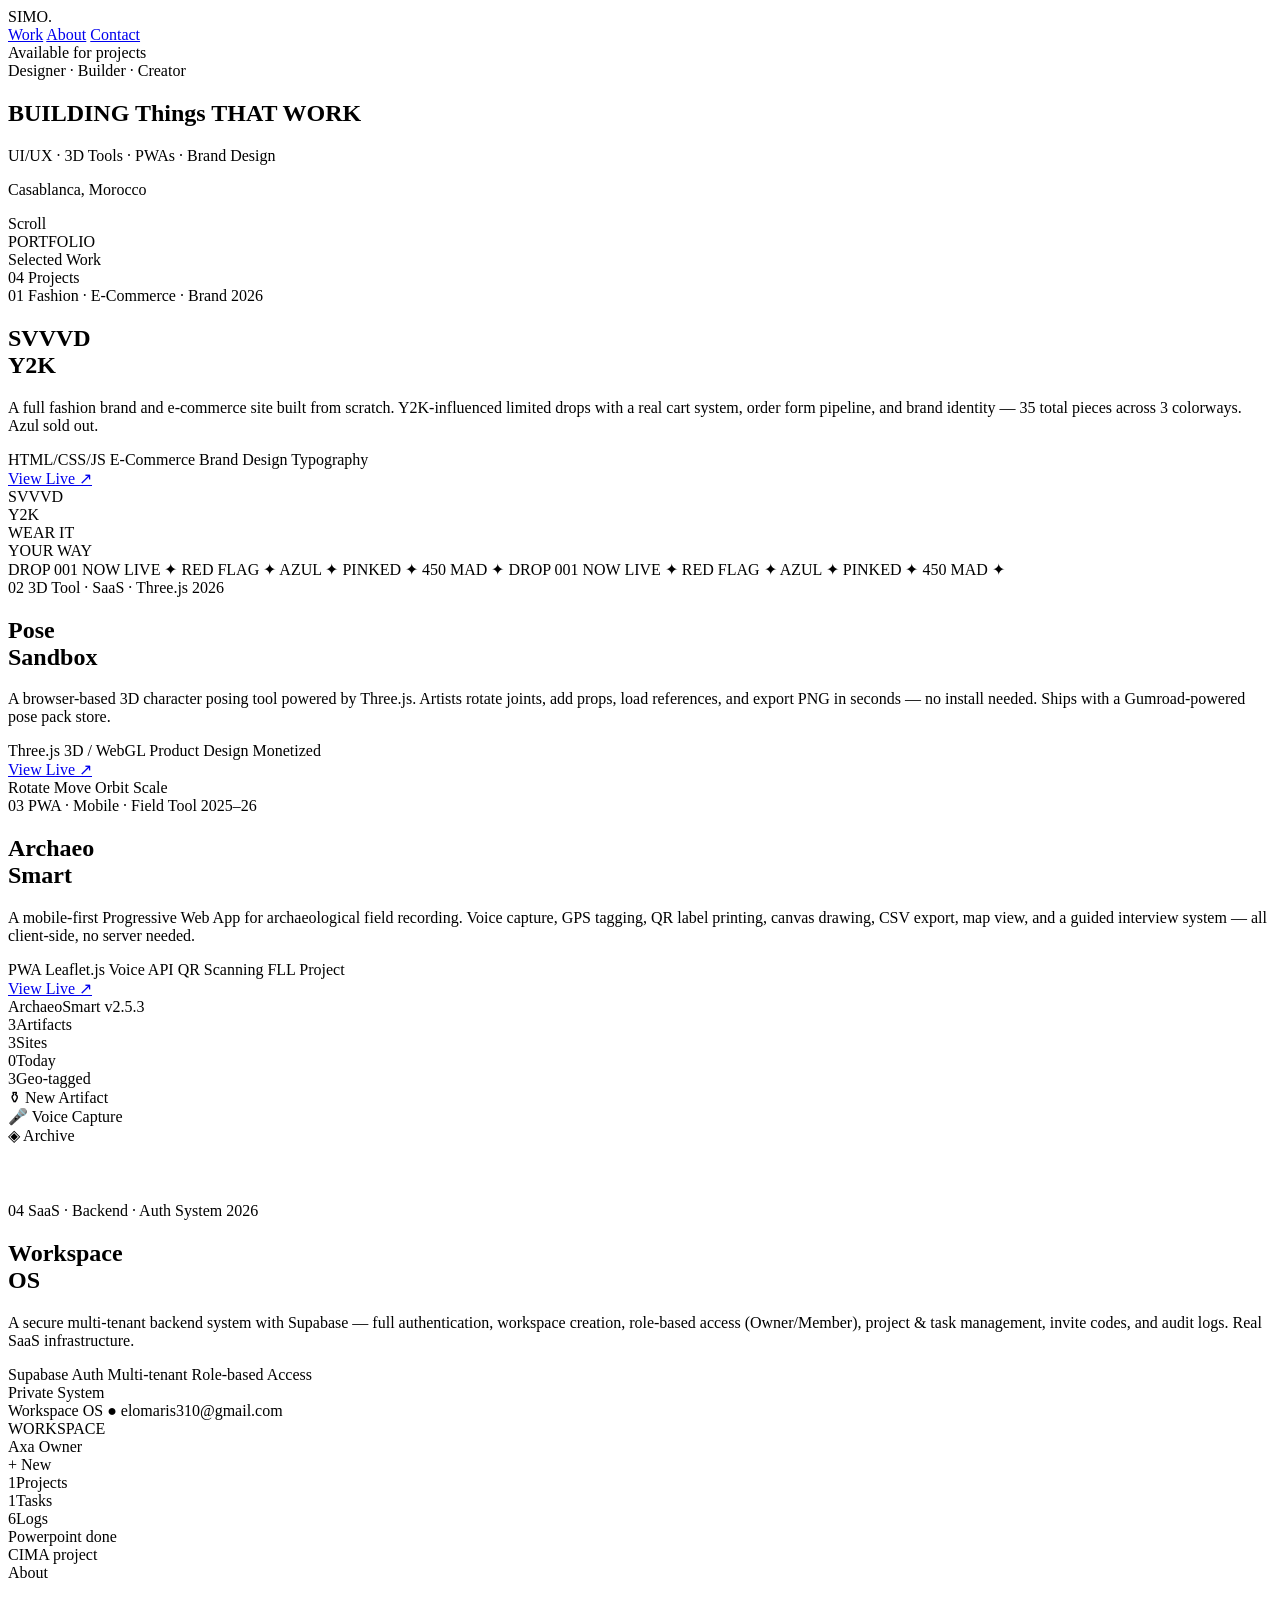
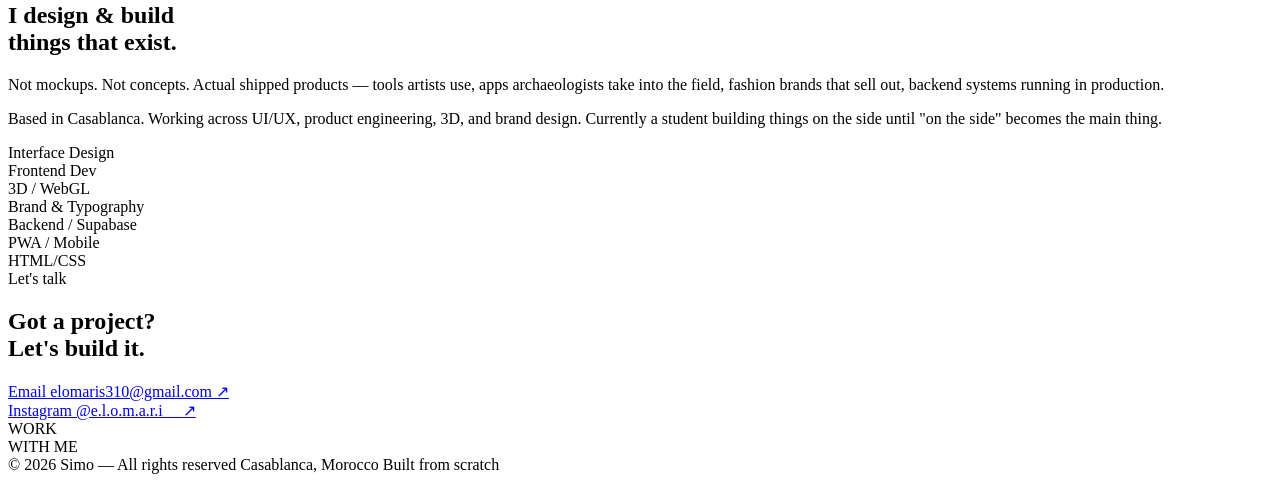
==== index.html @ 88285e0d "Rename index (1).html to index.html" ====
<!DOCTYPE html>
<html lang="en">
<head>
  <meta charset="UTF-8" />
  <meta name="viewport" content="width=device-width, initial-scale=1.0" />
  <title>Simo — Designer & Builder</title>
  <link rel="stylesheet" href="style.css" />
  <link rel="preconnect" href="https://fonts.googleapis.com" />
  <link rel="preconnect" href="https://fonts.gstatic.com" crossorigin />
  <link href="https://fonts.googleapis.com/css2?family=Bebas+Neue&family=DM+Serif+Display:ital@0;1&family=Syne:wght@400;500;600;700;800&family=Space+Mono:ital,wght@0,400;0,700;1,400&display=swap" rel="stylesheet" />
</head>
<body>

  <!-- CURSOR -->
  <div class="cursor" id="cursor"></div>
  <div class="cursor-dot" id="cursorDot"></div>

  <!-- NOISE OVERLAY -->
  <div class="noise"></div>

  <!-- NAV -->
  <nav class="nav" id="nav">
    <div class="nav-logo">SIMO<span class="accent">.</span></div>
    <div class="nav-links">
      <a href="#work">Work</a>
      <a href="#about">About</a>
      <a href="#contact">Contact</a>
    </div>
    <div class="nav-status">
      <span class="status-dot"></span>
      Available for projects
    </div>
  </nav>

  <!-- HERO -->
  <section class="hero" id="hero">
    <div class="hero-eyebrow">
      <span class="line-accent"></span>
      Designer · Builder · Creator
    </div>
    <h1 class="hero-title">
      <span class="title-line" data-delay="0">BUILDING</span>
      <span class="title-line italic" data-delay="80">Things</span>
      <span class="title-line" data-delay="160">THAT WORK</span>
    </h1>
    <div class="hero-sub">
      <p>UI/UX · 3D Tools · PWAs · Brand Design</p>
      <p>Casablanca, Morocco</p>
    </div>
    <div class="hero-scroll">
      <span>Scroll</span>
      <div class="scroll-line"></div>
    </div>
    <div class="hero-bg-text">PORTFOLIO</div>
  </section>

  <!-- WORK -->
  <section class="work" id="work">
    <div class="section-header">
      <div class="section-label">
        <span class="line-accent"></span>
        Selected Work
      </div>
      <div class="section-count">04 Projects</div>
    </div>

    <!-- PROJECT 1: SVVVD -->
    <article class="project project--svvvd" data-index="01">
      <div class="project-meta">
        <span class="project-num">01</span>
        <span class="project-tag">Fashion · E-Commerce · Brand</span>
        <span class="project-year">2026</span>
      </div>
      <div class="project-body">
        <div class="project-info">
          <h2 class="project-title">SVVVD<br><span class="italic">Y2K</span></h2>
          <p class="project-desc">A full fashion brand and e-commerce site built from scratch. Y2K-influenced limited drops with a real cart system, order form pipeline, and brand identity — 35 total pieces across 3 colorways. Azul sold out.</p>
          <div class="project-tags">
            <span>HTML/CSS/JS</span>
            <span>E-Commerce</span>
            <span>Brand Design</span>
            <span>Typography</span>
          </div>
          <a href="https://semo-el.github.io/SVVVD-Y2K/" target="_blank" class="project-link">
            View Live <span class="arrow">↗</span>
          </a>
        </div>
        <div class="project-visual project-visual--svvvd">
          <div class="visual-frame">
            <div class="svvvd-hero-mock">
              <div class="svvvd-pill pill-1">SVVVD</div>
              <div class="svvvd-pill pill-2">Y2K</div>
              <div class="svvvd-tagline">WEAR IT<br>YOUR WAY</div>
              <div class="svvvd-ticker">DROP 001 NOW LIVE ✦ RED FLAG ✦ AZUL ✦ PINKED ✦ 450 MAD ✦</div>
            </div>
          </div>
        </div>
      </div>
    </article>

    <!-- PROJECT 2: PoseSandbox -->
    <article class="project project--pose" data-index="02">
      <div class="project-meta">
        <span class="project-num">02</span>
        <span class="project-tag">3D Tool · SaaS · Three.js</span>
        <span class="project-year">2026</span>
      </div>
      <div class="project-body project-body--reverse">
        <div class="project-info">
          <h2 class="project-title">Pose<br><span class="italic">Sandbox</span></h2>
          <p class="project-desc">A browser-based 3D character posing tool powered by Three.js. Artists rotate joints, add props, load references, and export PNG in seconds — no install needed. Ships with a Gumroad-powered pose pack store.</p>
          <div class="project-tags">
            <span>Three.js</span>
            <span>3D / WebGL</span>
            <span>Product Design</span>
            <span>Monetized</span>
          </div>
          <a href="https://semo-el.github.io/PoseSandbox/" target="_blank" class="project-link">
            View Live <span class="arrow">↗</span>
          </a>
        </div>
        <div class="project-visual project-visual--pose">
          <div class="visual-frame">
            <div class="pose-mock">
              <div class="pose-grid"></div>
              <div class="pose-figure">
                <div class="pf-head"></div>
                <div class="pf-torso"></div>
                <div class="pf-arm pf-arm-l"></div>
                <div class="pf-arm pf-arm-r"></div>
                <div class="pf-leg pf-leg-l"></div>
                <div class="pf-leg pf-leg-r"></div>
              </div>
              <div class="pose-controls">
                <span class="pc active">Rotate</span>
                <span class="pc">Move</span>
                <span class="pc">Orbit</span>
                <span class="pc">Scale</span>
              </div>
            </div>
          </div>
        </div>
      </div>
    </article>

    <!-- PROJECT 3: ArchaeoSmart -->
    <article class="project project--archeo" data-index="03">
      <div class="project-meta">
        <span class="project-num">03</span>
        <span class="project-tag">PWA · Mobile · Field Tool</span>
        <span class="project-year">2025–26</span>
      </div>
      <div class="project-body">
        <div class="project-info">
          <h2 class="project-title">Archaeo<br><span class="italic">Smart</span></h2>
          <p class="project-desc">A mobile-first Progressive Web App for archaeological field recording. Voice capture, GPS tagging, QR label printing, canvas drawing, CSV export, map view, and a guided interview system — all client-side, no server needed.</p>
          <div class="project-tags">
            <span>PWA</span>
            <span>Leaflet.js</span>
            <span>Voice API</span>
            <span>QR Scanning</span>
            <span>FLL Project</span>
          </div>
          <a href="https://semo-el.github.io/ArchaeoSmart_V2/" target="_blank" class="project-link">
            View Live <span class="arrow">↗</span>
          </a>
        </div>
        <div class="project-visual project-visual--archeo">
          <div class="visual-frame">
            <div class="archeo-mock">
              <div class="archeo-header">
                <span class="archeo-logo">ArchaeoSmart</span>
                <span class="archeo-version">v2.5.3</span>
              </div>
              <div class="archeo-stats">
                <div class="astat"><span>3</span>Artifacts</div>
                <div class="astat"><span>3</span>Sites</div>
                <div class="astat"><span>0</span>Today</div>
                <div class="astat"><span>3</span>Geo-tagged</div>
              </div>
              <div class="archeo-grid">
                <div class="agrid-item">⚱ New Artifact</div>
                <div class="agrid-item">🎤 Voice Capture</div>
                <div class="agrid-item">◈ Archive</div>
                <div class="agrid-item">⊞ Scan QR</div>
                <div class="agrid-item">◎ Map View</div>
                <div class="agrid-item">▦ Statistics</div>
              </div>
            </div>
          </div>
        </div>
      </div>
    </article>

    <!-- PROJECT 4: Workspace OS -->
    <article class="project project--workspace" data-index="04">
      <div class="project-meta">
        <span class="project-num">04</span>
        <span class="project-tag">SaaS · Backend · Auth System</span>
        <span class="project-year">2026</span>
      </div>
      <div class="project-body project-body--reverse">
        <div class="project-info">
          <h2 class="project-title">Workspace<br><span class="italic">OS</span></h2>
          <p class="project-desc">A secure multi-tenant backend system with Supabase — full authentication, workspace creation, role-based access (Owner/Member), project & task management, invite codes, and audit logs. Real SaaS infrastructure.</p>
          <div class="project-tags">
            <span>Supabase</span>
            <span>Auth</span>
            <span>Multi-tenant</span>
            <span>Role-based Access</span>
          </div>
          <div class="project-link project-link--disabled">
            Private System
          </div>
        </div>
        <div class="project-visual project-visual--workspace">
          <div class="visual-frame">
            <div class="ws-mock">
              <div class="ws-header">
                <span class="ws-title">Workspace OS</span>
                <span class="ws-user">● elomaris310@gmail.com</span>
              </div>
              <div class="ws-body">
                <div class="ws-sidebar">
                  <div class="ws-label">WORKSPACE</div>
                  <div class="ws-space active">Axa <span class="ws-role">Owner</span></div>
                  <div class="ws-space">+ New</div>
                </div>
                <div class="ws-content">
                  <div class="ws-stats">
                    <div class="wstat"><span>1</span>Projects</div>
                    <div class="wstat"><span>1</span>Tasks</div>
                    <div class="wstat"><span>6</span>Logs</div>
                  </div>
                  <div class="ws-tasks">
                    <div class="ws-task-item">
                      <span class="ws-task-name">Powerpoint</span>
                      <span class="ws-task-status done">done</span>
                    </div>
                    <div class="ws-task-item">
                      <span class="ws-task-name">CIMA</span>
                      <span class="ws-task-status">project</span>
                    </div>
                  </div>
                </div>
              </div>
            </div>
          </div>
        </div>
      </div>
    </article>
  </section>

  <!-- ABOUT -->
  <section class="about" id="about">
    <div class="section-header">
      <div class="section-label">
        <span class="line-accent"></span>
        About
      </div>
    </div>
    <div class="about-body">
      <div class="about-left">
        <h2 class="about-title">I design & build<br><span class="italic">things that exist.</span></h2>
        <p class="about-desc">Not mockups. Not concepts. Actual shipped products — tools artists use, apps archaeologists take into the field, fashion brands that sell out, backend systems running in production.</p>
        <p class="about-desc">Based in Casablanca. Working across UI/UX, product engineering, 3D, and brand design. Currently a student building things on the side until "on the side" becomes the main thing.</p>
      </div>
      <div class="about-right">
        <div class="skills-grid">
          <div class="skill-block">
            <span class="skill-label">Interface Design</span>
            <div class="skill-bar"><div class="skill-fill" style="--w:92%"></div></div>
          </div>
          <div class="skill-block">
            <span class="skill-label">Frontend Dev</span>
            <div class="skill-bar"><div class="skill-fill" style="--w:88%"></div></div>
          </div>
          <div class="skill-block">
            <span class="skill-label">3D / WebGL</span>
            <div class="skill-bar"><div class="skill-fill" style="--w:75%"></div></div>
          </div>
          <div class="skill-block">
            <span class="skill-label">Brand & Typography</span>
            <div class="skill-bar"><div class="skill-fill" style="--w:85%"></div></div>
          </div>
          <div class="skill-block">
            <span class="skill-label">Backend / Supabase</span>
            <div class="skill-bar"><div class="skill-fill" style="--w:70%"></div></div>
          </div>
          <div class="skill-block">
            <span class="skill-label">PWA / Mobile</span>
            <div class="skill-bar"><div class="skill-fill" style="--w:80%"></div></div>
          </div>
        </div>
        <div class="stack-row">
          <span>HTML/CSS</span><span>JavaScript</span><span>Three.js</span><span>Supabase</span><span>Leaflet</span><span>Figma</span>
        </div>
      </div>
    </div>
  </section>

  <!-- CONTACT -->
  <section class="contact" id="contact">
    <div class="contact-eyebrow">
      <span class="line-accent"></span>
      Let's talk
    </div>
    <h2 class="contact-title">Got a project?<br><span class="italic">Let's build it.</span></h2>
    <div class="contact-links">
      <a href="mailto:elomaris310@gmail.com" class="contact-item">
        <span class="contact-label">Email</span>
        <span class="contact-value">elomaris310@gmail.com <span class="arrow">↗</span></span>
      </a>
      <div class="contact-divider"></div>
      <a href="https://www.instagram.com/e.l.o.m.a.r.i__/" target="_blank" class="contact-item">
        <span class="contact-label">Instagram</span>
        <span class="contact-value">@e.l.o.m.a.r.i__ <span class="arrow">↗</span></span>
      </a>
    </div>
    <div class="contact-bg-text">WORK<br>WITH ME</div>
  </section>

  <!-- FOOTER -->
  <footer class="footer">
    <span>© 2026 Simo — All rights reserved</span>
    <span>Casablanca, Morocco</span>
    <span>Built from scratch</span>
  </footer>

  <script src="script.js"></script>
</body>
</html>
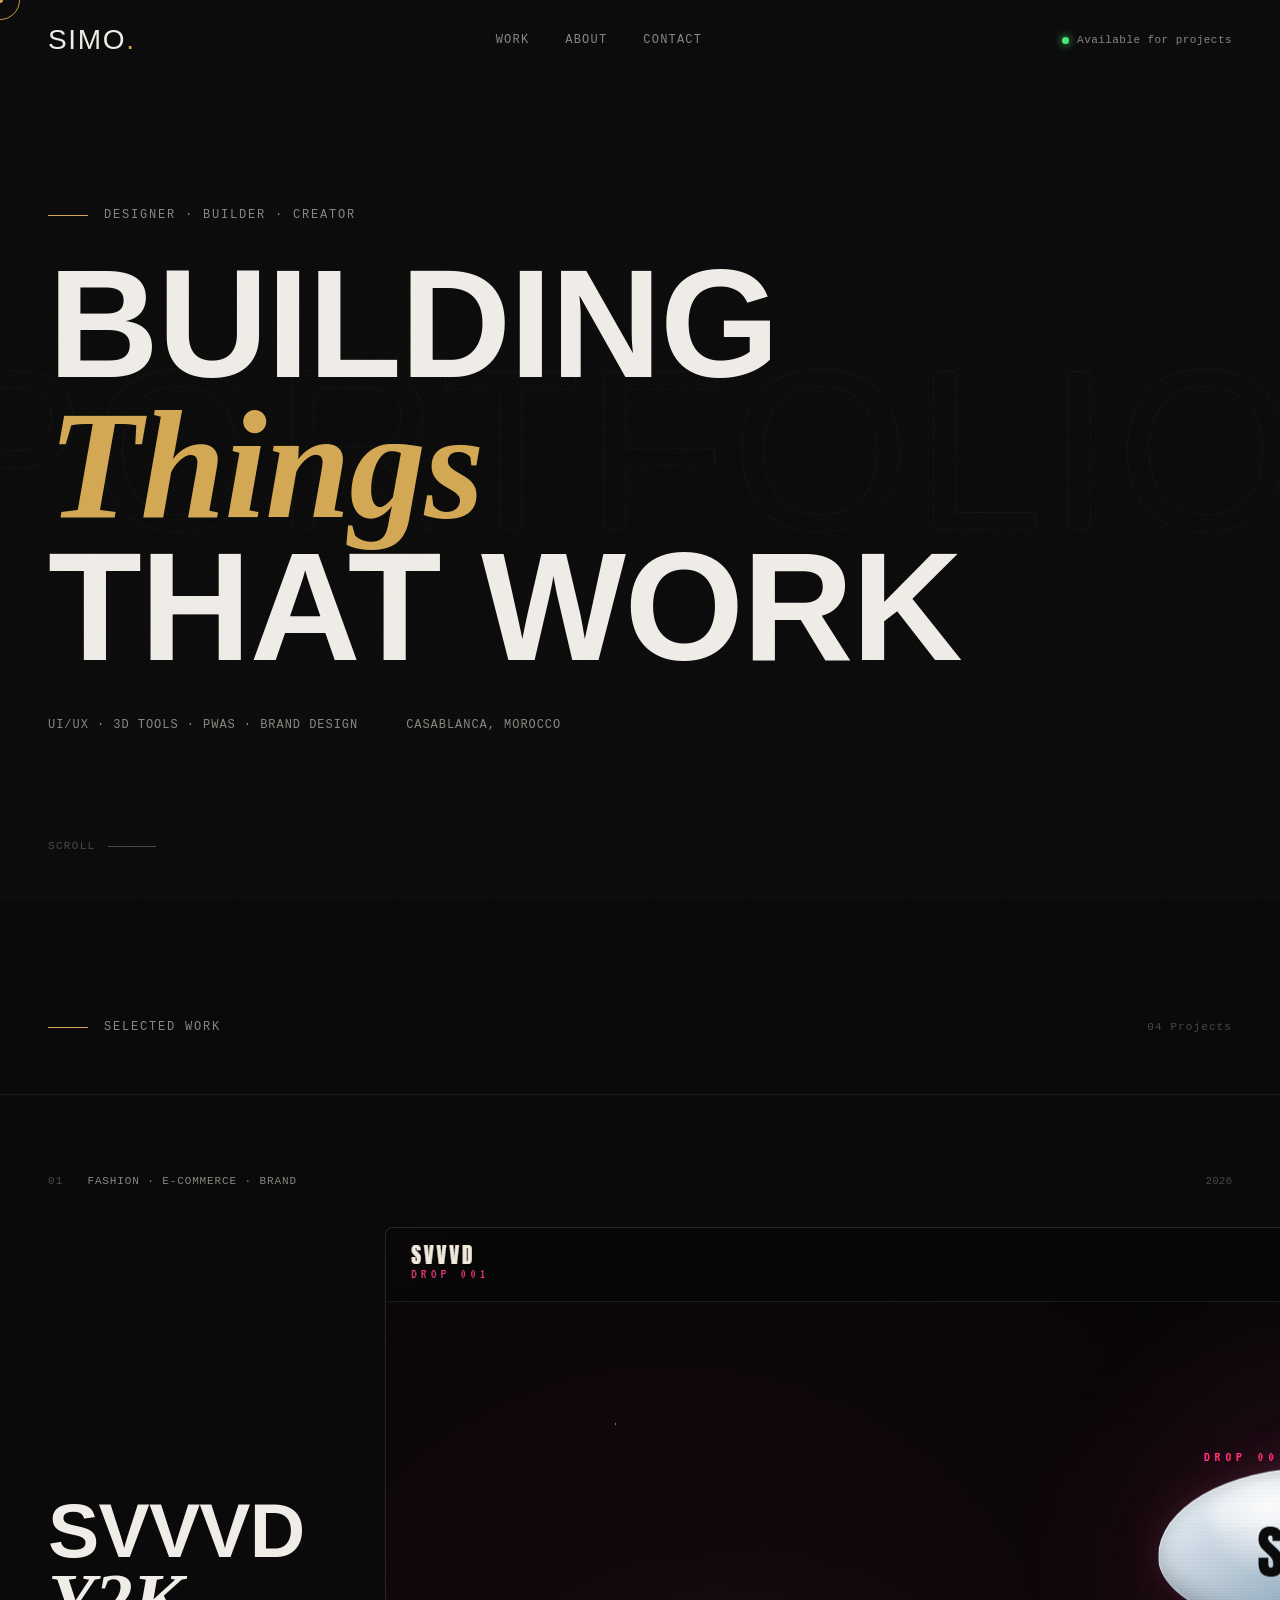
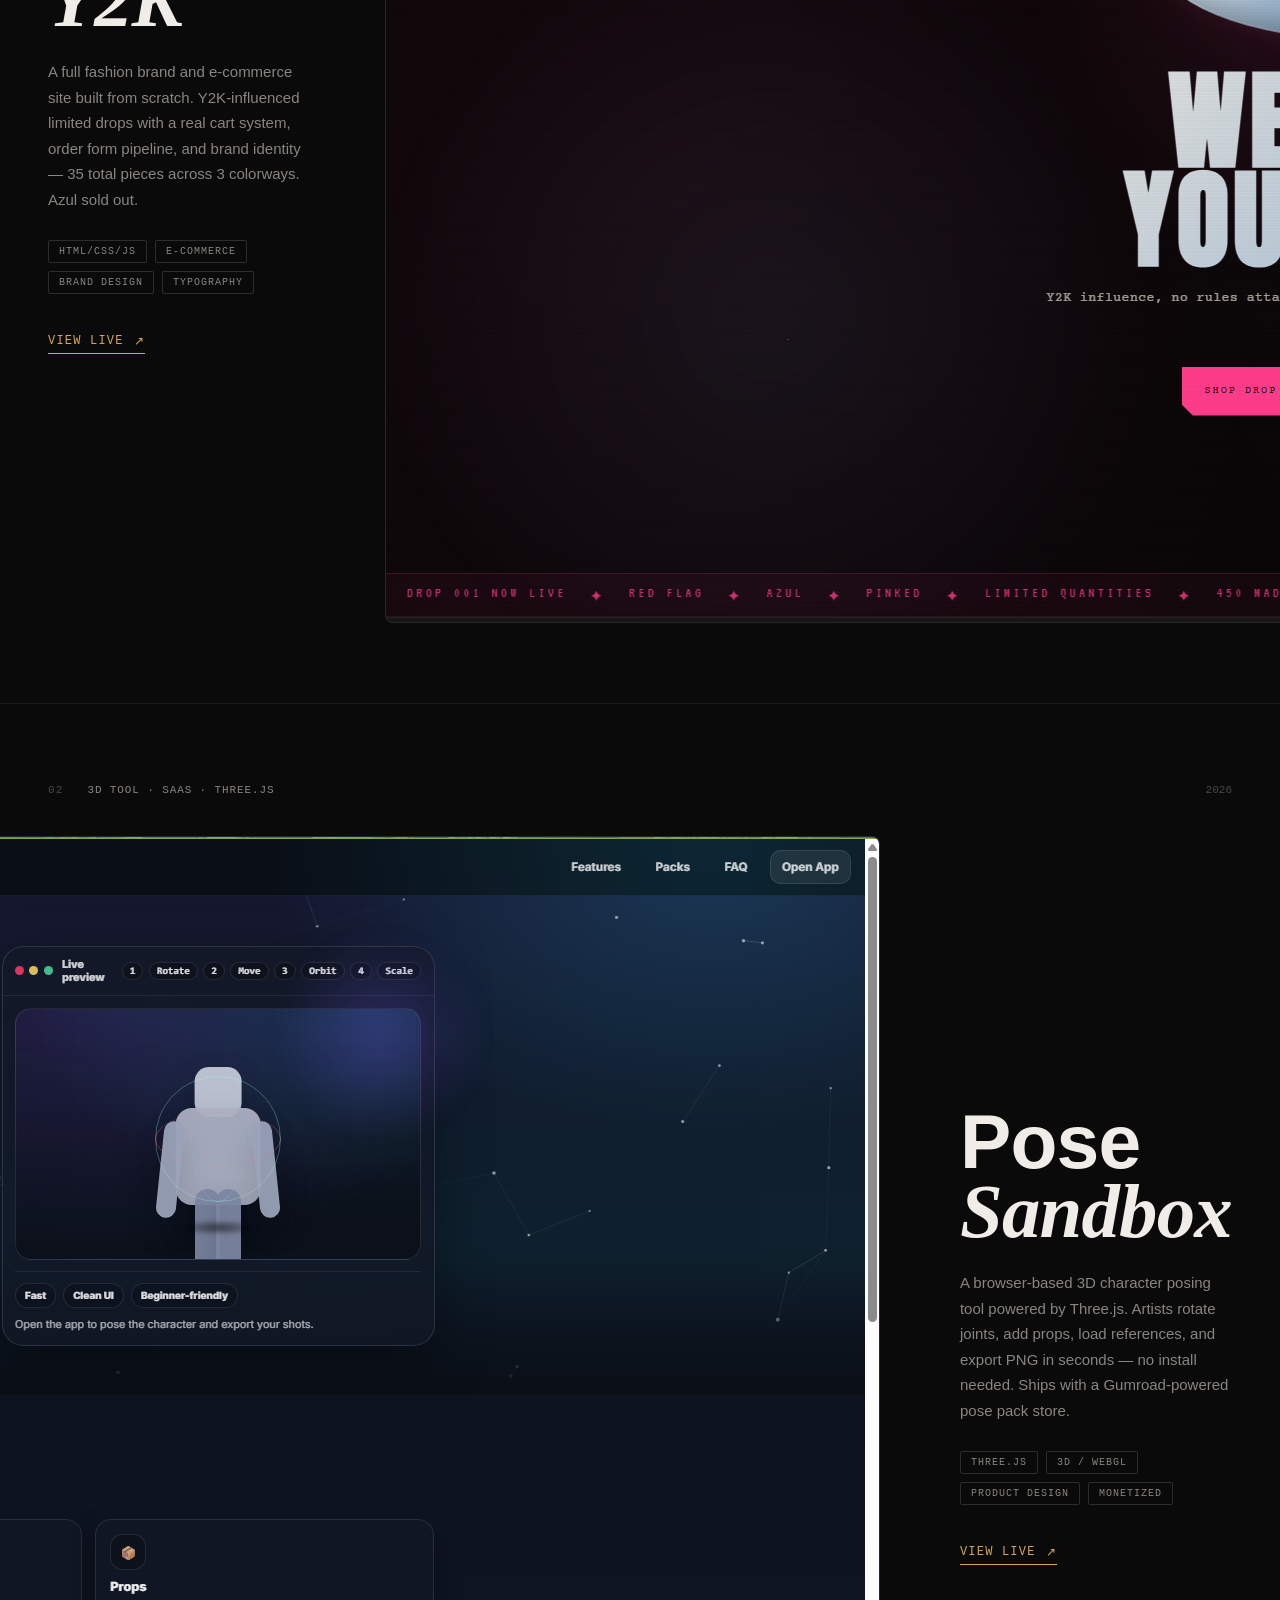
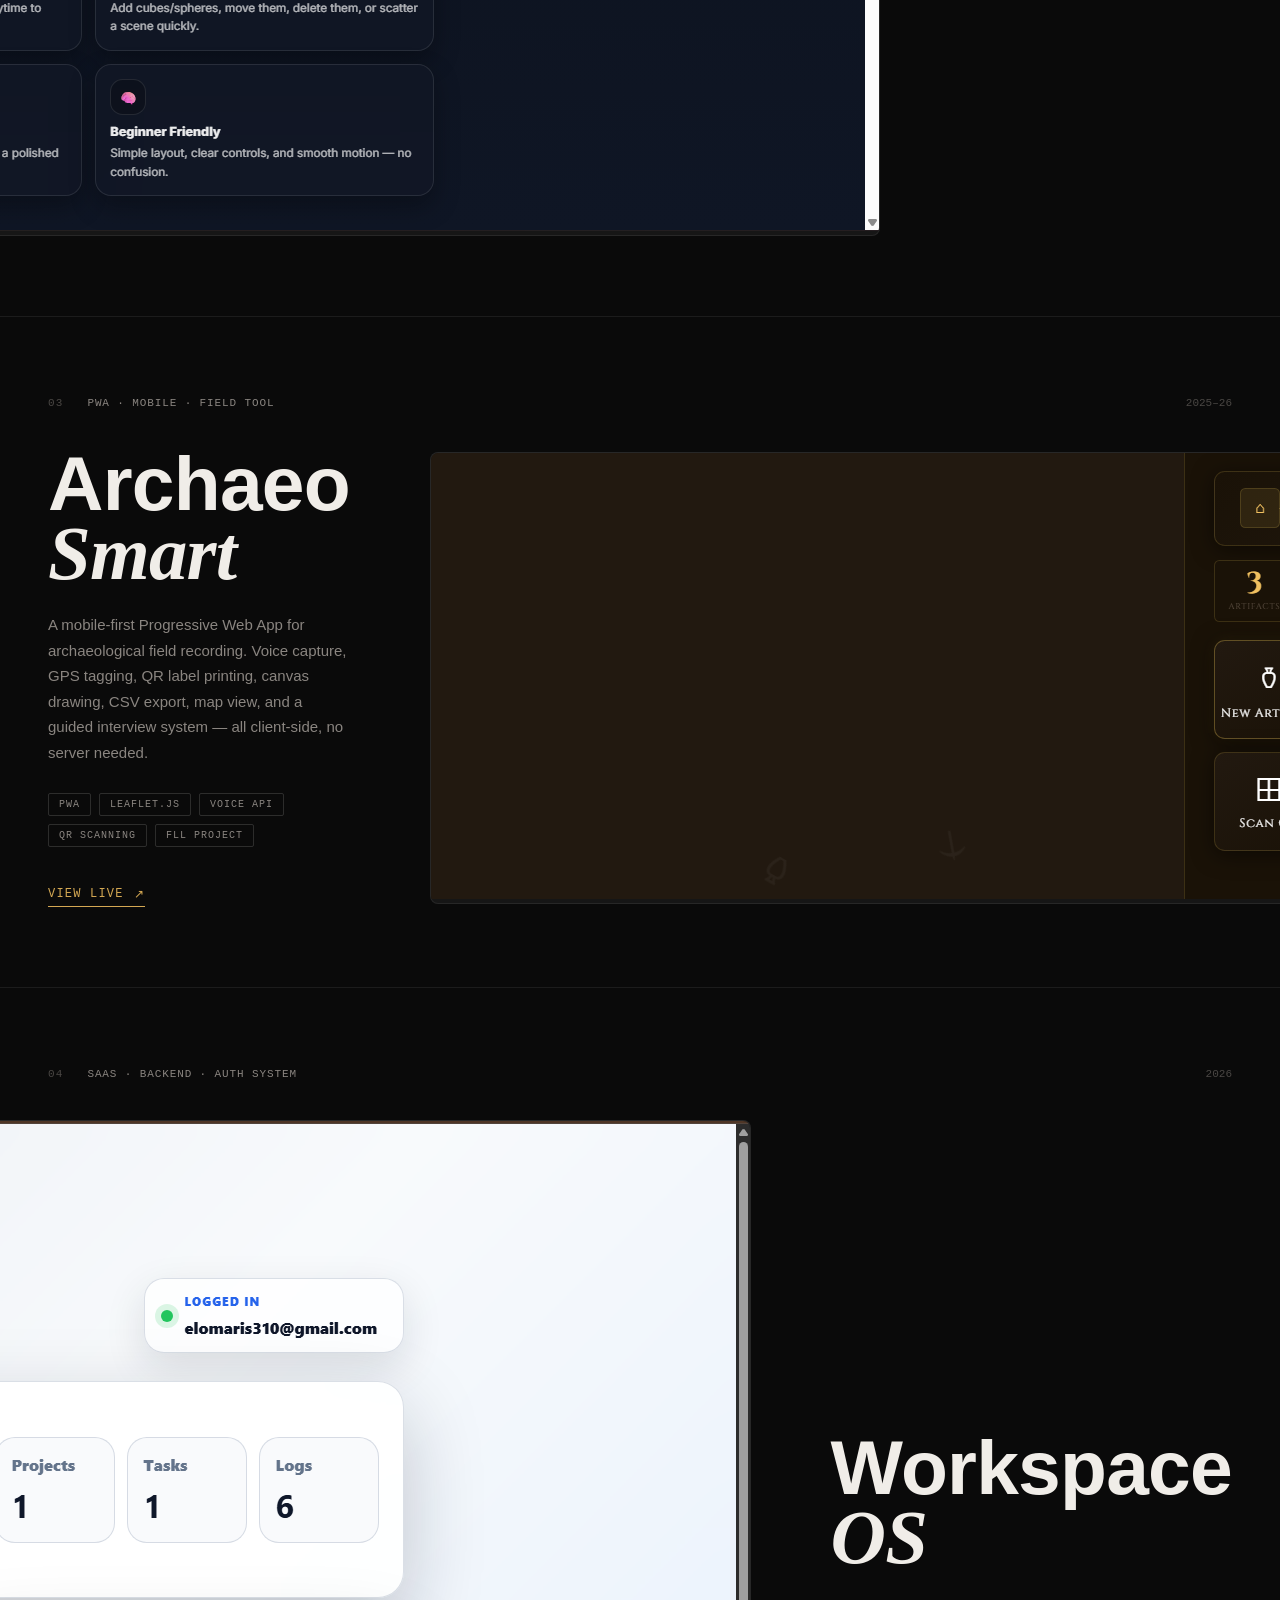
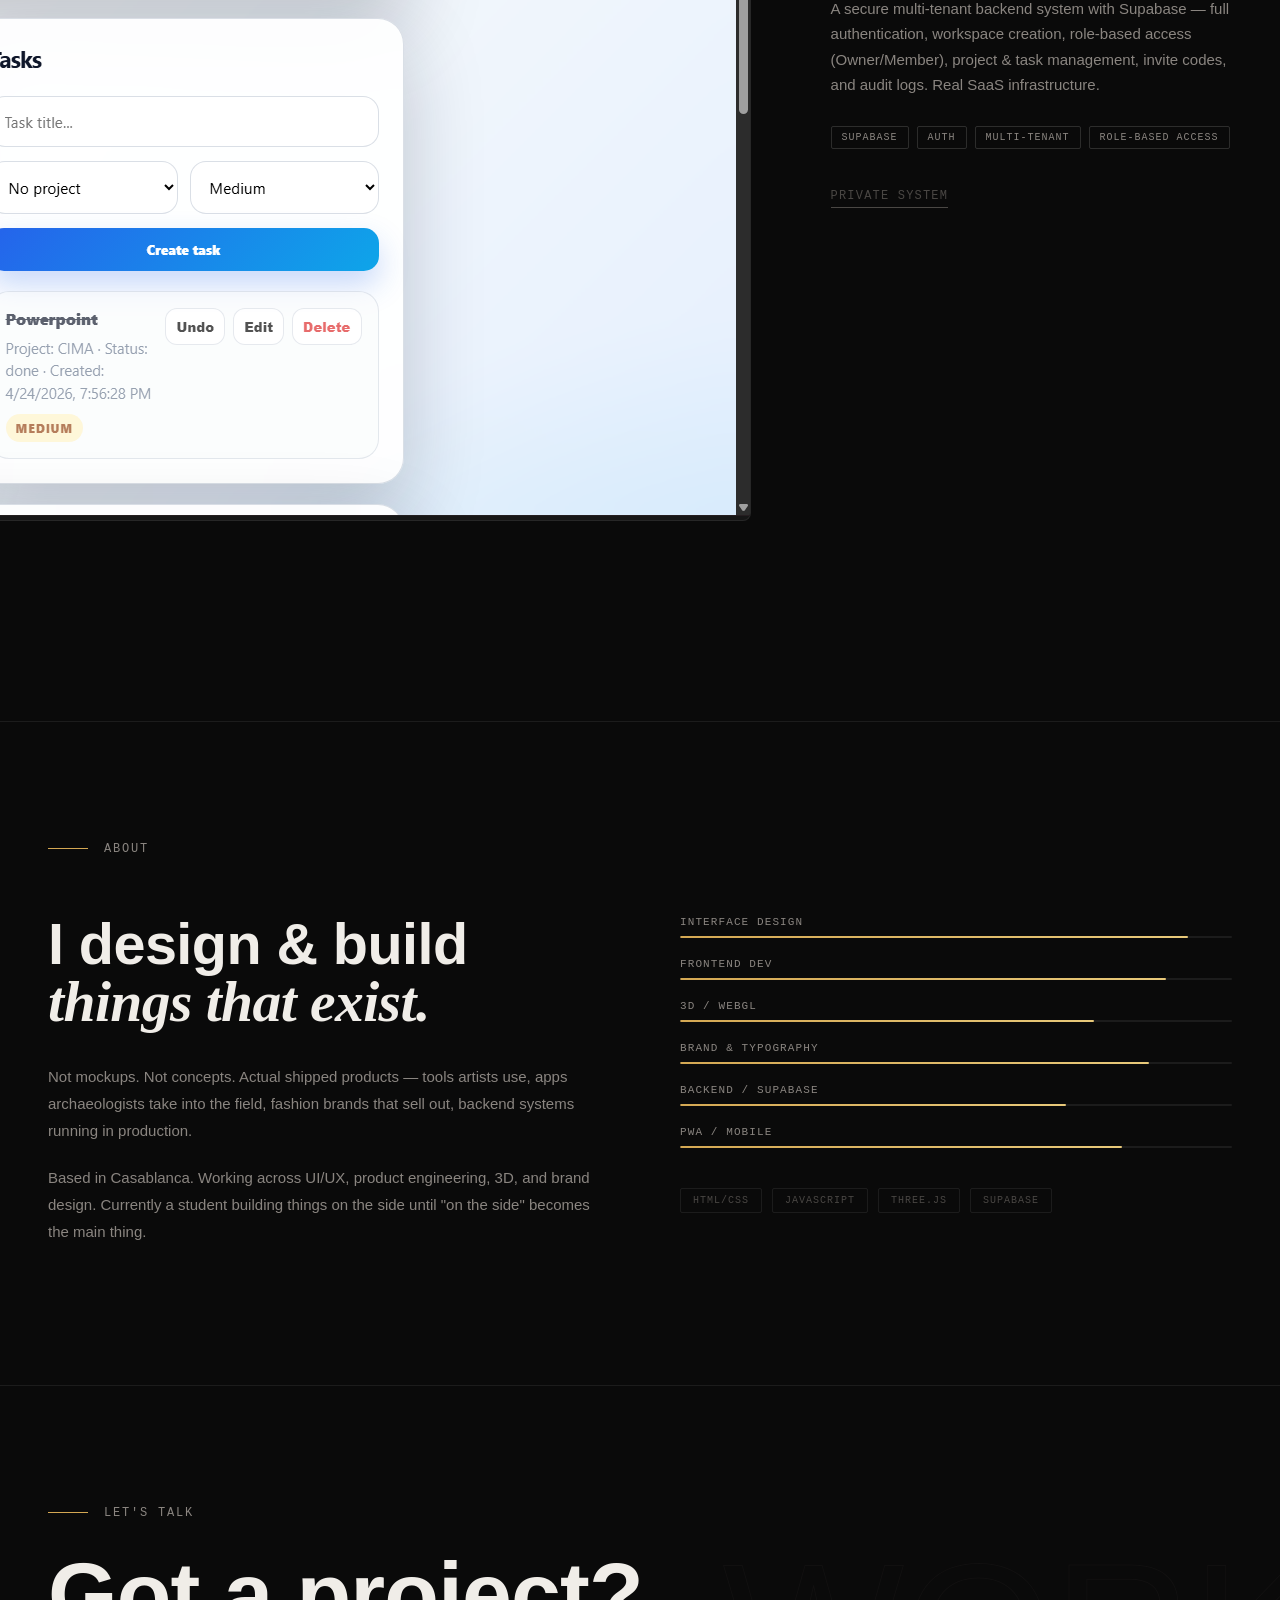
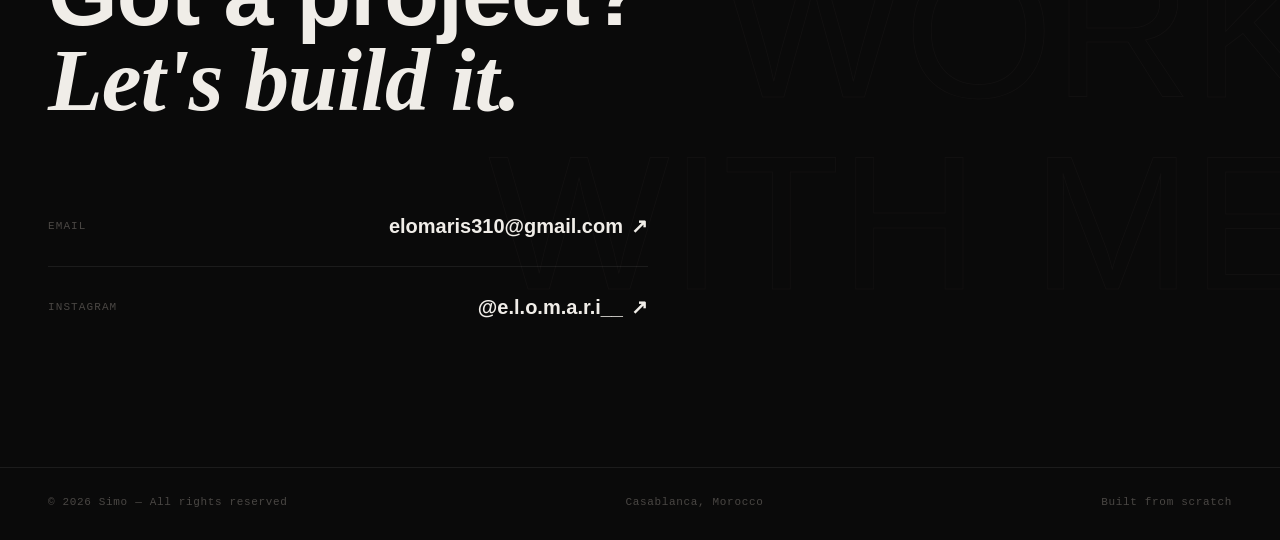
==== commit a6492f91: "Replace mock elements with screenshots in index.html" ====
--- a/index.html
+++ b/index.html
@@ -87,12 +87,7 @@
         </div>
         <div class="project-visual project-visual--svvvd">
           <div class="visual-frame">
-            <div class="svvvd-hero-mock">
-              <div class="svvvd-pill pill-1">SVVVD</div>
-              <div class="svvvd-pill pill-2">Y2K</div>
-              <div class="svvvd-tagline">WEAR IT<br>YOUR WAY</div>
-              <div class="svvvd-ticker">DROP 001 NOW LIVE ✦ RED FLAG ✦ AZUL ✦ PINKED ✦ 450 MAD ✦</div>
-            </div>
+            <img src="images/svvvd.png" alt="SVVVD Y2K website screenshot" class="project-screenshot" />
           </div>
         </div>
       </div>
@@ -121,23 +116,7 @@
         </div>
         <div class="project-visual project-visual--pose">
           <div class="visual-frame">
-            <div class="pose-mock">
-              <div class="pose-grid"></div>
-              <div class="pose-figure">
-                <div class="pf-head"></div>
-                <div class="pf-torso"></div>
-                <div class="pf-arm pf-arm-l"></div>
-                <div class="pf-arm pf-arm-r"></div>
-                <div class="pf-leg pf-leg-l"></div>
-                <div class="pf-leg pf-leg-r"></div>
-              </div>
-              <div class="pose-controls">
-                <span class="pc active">Rotate</span>
-                <span class="pc">Move</span>
-                <span class="pc">Orbit</span>
-                <span class="pc">Scale</span>
-              </div>
-            </div>
+            <img src="images/posesandbox.png" alt="PoseSandbox landing page screenshot" class="project-screenshot" />
           </div>
         </div>
       </div>
@@ -167,26 +146,7 @@
         </div>
         <div class="project-visual project-visual--archeo">
           <div class="visual-frame">
-            <div class="archeo-mock">
-              <div class="archeo-header">
-                <span class="archeo-logo">ArchaeoSmart</span>
-                <span class="archeo-version">v2.5.3</span>
-              </div>
-              <div class="archeo-stats">
-                <div class="astat"><span>3</span>Artifacts</div>
-                <div class="astat"><span>3</span>Sites</div>
-                <div class="astat"><span>0</span>Today</div>
-                <div class="astat"><span>3</span>Geo-tagged</div>
-              </div>
-              <div class="archeo-grid">
-                <div class="agrid-item">⚱ New Artifact</div>
-                <div class="agrid-item">🎤 Voice Capture</div>
-                <div class="agrid-item">◈ Archive</div>
-                <div class="agrid-item">⊞ Scan QR</div>
-                <div class="agrid-item">◎ Map View</div>
-                <div class="agrid-item">▦ Statistics</div>
-              </div>
-            </div>
+            <img src="images/archaeosmart.png" alt="ArchaeoSmart app screenshot" class="project-screenshot" />
           </div>
         </div>
       </div>
@@ -215,36 +175,7 @@
         </div>
         <div class="project-visual project-visual--workspace">
           <div class="visual-frame">
-            <div class="ws-mock">
-              <div class="ws-header">
-                <span class="ws-title">Workspace OS</span>
-                <span class="ws-user">● elomaris310@gmail.com</span>
-              </div>
-              <div class="ws-body">
-                <div class="ws-sidebar">
-                  <div class="ws-label">WORKSPACE</div>
-                  <div class="ws-space active">Axa <span class="ws-role">Owner</span></div>
-                  <div class="ws-space">+ New</div>
-                </div>
-                <div class="ws-content">
-                  <div class="ws-stats">
-                    <div class="wstat"><span>1</span>Projects</div>
-                    <div class="wstat"><span>1</span>Tasks</div>
-                    <div class="wstat"><span>6</span>Logs</div>
-                  </div>
-                  <div class="ws-tasks">
-                    <div class="ws-task-item">
-                      <span class="ws-task-name">Powerpoint</span>
-                      <span class="ws-task-status done">done</span>
-                    </div>
-                    <div class="ws-task-item">
-                      <span class="ws-task-name">CIMA</span>
-                      <span class="ws-task-status">project</span>
-                    </div>
-                  </div>
-                </div>
-              </div>
-            </div>
+            <img src="images/workspace.png" alt="Workspace OS screenshot" class="project-screenshot" />
           </div>
         </div>
       </div>
--- a/style.css
+++ b/style.css
@@ -0,0 +1,1005 @@
+/* ============================================================
+   SIMO PORTFOLIO — CSS
+   Aesthetic: Dark editorial luxury + creative technologist
+   ============================================================ */
+
+:root {
+  --bg: #0a0a0a;
+  --bg2: #111111;
+  --bg3: #161616;
+  --fg: #f0ede8;
+  --fg2: #8a8580;
+  --fg3: #4a4744;
+  --accent: #d4a853;
+  --accent2: #e8c97a;
+  --red: #e84545;
+  --pink: #e87aae;
+  --blue: #4a7ae8;
+  --green: #4ae87a;
+  --border: rgba(240,237,232,0.08);
+  --border2: rgba(240,237,232,0.15);
+  --font-display: 'Bebas Neue', sans-serif;
+  --font-serif: 'DM Serif Display', serif;
+  --font-sans: 'Syne', sans-serif;
+  --font-mono: 'Space Mono', monospace;
+}
+
+/* RESET */
+*, *::before, *::after { box-sizing: border-box; margin: 0; padding: 0; }
+html { scroll-behavior: smooth; }
+body {
+  background: var(--bg);
+  color: var(--fg);
+  font-family: var(--font-sans);
+  overflow-x: hidden;
+  cursor: none;
+}
+a { color: inherit; text-decoration: none; }
+
+/* NOISE OVERLAY */
+.noise {
+  position: fixed;
+  inset: 0;
+  pointer-events: none;
+  z-index: 9999;
+  opacity: 0.035;
+  background-image: url("data:image/svg+xml,%3Csvg viewBox='0 0 256 256' xmlns='http://www.w3.org/2000/svg'%3E%3Cfilter id='n'%3E%3CfeTurbulence type='fractalNoise' baseFrequency='0.9' numOctaves='4' stitchTiles='stitch'/%3E%3C/filter%3E%3Crect width='100%25' height='100%25' filter='url(%23n)'/%3E%3C/svg%3E");
+  background-size: 256px 256px;
+}
+
+/* CUSTOM CURSOR */
+.cursor {
+  width: 40px; height: 40px;
+  border: 1px solid var(--accent);
+  border-radius: 50%;
+  position: fixed;
+  top: 0; left: 0;
+  pointer-events: none;
+  z-index: 10000;
+  transform: translate(-50%, -50%);
+  transition: transform 0.12s ease, width 0.2s ease, height 0.2s ease, border-color 0.2s ease;
+  mix-blend-mode: difference;
+}
+.cursor-dot {
+  width: 6px; height: 6px;
+  background: var(--accent);
+  border-radius: 50%;
+  position: fixed;
+  top: 0; left: 0;
+  pointer-events: none;
+  z-index: 10001;
+  transform: translate(-50%, -50%);
+  transition: transform 0.04s ease;
+}
+body.cursor-hover .cursor {
+  width: 64px; height: 64px;
+  border-color: var(--fg);
+}
+
+/* ============================================================
+   NAV
+   ============================================================ */
+.nav {
+  position: fixed;
+  top: 0; left: 0; right: 0;
+  z-index: 100;
+  display: flex;
+  align-items: center;
+  justify-content: space-between;
+  padding: 24px 48px;
+  transition: background 0.3s ease, backdrop-filter 0.3s ease;
+}
+.nav.scrolled {
+  background: rgba(10,10,10,0.85);
+  backdrop-filter: blur(12px);
+  border-bottom: 1px solid var(--border);
+}
+.nav-logo {
+  font-family: var(--font-display);
+  font-size: 28px;
+  letter-spacing: 0.06em;
+  color: var(--fg);
+}
+.nav-logo .accent { color: var(--accent); }
+
+.nav-links {
+  display: flex;
+  gap: 36px;
+}
+.nav-links a {
+  font-family: var(--font-mono);
+  font-size: 12px;
+  letter-spacing: 0.1em;
+  text-transform: uppercase;
+  color: var(--fg2);
+  transition: color 0.2s ease;
+}
+.nav-links a:hover { color: var(--fg); }
+
+.nav-status {
+  display: flex;
+  align-items: center;
+  gap: 8px;
+  font-family: var(--font-mono);
+  font-size: 11px;
+  color: var(--fg2);
+  letter-spacing: 0.04em;
+}
+.status-dot {
+  width: 7px; height: 7px;
+  background: var(--green);
+  border-radius: 50%;
+  box-shadow: 0 0 8px var(--green);
+  animation: pulse 2s infinite;
+}
+@keyframes pulse {
+  0%, 100% { opacity: 1; }
+  50% { opacity: 0.4; }
+}
+
+/* ============================================================
+   HERO
+   ============================================================ */
+.hero {
+  min-height: 100vh;
+  display: flex;
+  flex-direction: column;
+  justify-content: center;
+  padding: 120px 48px 80px;
+  position: relative;
+  overflow: hidden;
+}
+
+.hero-eyebrow {
+  display: flex;
+  align-items: center;
+  gap: 16px;
+  font-family: var(--font-mono);
+  font-size: 12px;
+  letter-spacing: 0.15em;
+  text-transform: uppercase;
+  color: var(--fg2);
+  margin-bottom: 32px;
+  animation: fadeUp 0.8s ease both;
+}
+
+.line-accent {
+  display: inline-block;
+  width: 40px;
+  height: 1px;
+  background: var(--accent);
+}
+
+.hero-title {
+  display: flex;
+  flex-direction: column;
+  margin-bottom: 40px;
+}
+.title-line {
+  font-family: var(--font-display);
+  font-size: clamp(80px, 12vw, 180px);
+  line-height: 0.92;
+  letter-spacing: -0.01em;
+  color: var(--fg);
+  opacity: 0;
+  transform: translateY(40px);
+  animation: fadeUp 0.9s ease both;
+}
+.title-line:nth-child(1) { animation-delay: 0.1s; }
+.title-line:nth-child(2) { animation-delay: 0.2s; color: var(--accent); }
+.title-line:nth-child(3) { animation-delay: 0.3s; }
+
+.italic { font-family: var(--font-serif); font-style: italic; }
+
+.hero-sub {
+  display: flex;
+  gap: 48px;
+  animation: fadeUp 0.9s 0.5s ease both;
+  opacity: 0;
+}
+.hero-sub p {
+  font-family: var(--font-mono);
+  font-size: 12px;
+  letter-spacing: 0.08em;
+  color: var(--fg2);
+  text-transform: uppercase;
+}
+
+.hero-scroll {
+  position: absolute;
+  bottom: 48px;
+  left: 48px;
+  display: flex;
+  align-items: center;
+  gap: 12px;
+  font-family: var(--font-mono);
+  font-size: 11px;
+  letter-spacing: 0.12em;
+  text-transform: uppercase;
+  color: var(--fg3);
+  animation: fadeUp 0.9s 0.7s ease both;
+  opacity: 0;
+}
+.scroll-line {
+  width: 48px; height: 1px;
+  background: var(--fg3);
+  position: relative;
+  overflow: hidden;
+}
+.scroll-line::after {
+  content: '';
+  position: absolute;
+  top: 0; left: -100%;
+  width: 100%; height: 100%;
+  background: var(--accent);
+  animation: scrollSlide 2s 1.5s ease infinite;
+}
+@keyframes scrollSlide {
+  0% { left: -100%; }
+  100% { left: 100%; }
+}
+
+.hero-bg-text {
+  position: absolute;
+  right: -20px;
+  top: 50%;
+  transform: translateY(-50%);
+  font-family: var(--font-display);
+  font-size: clamp(120px, 18vw, 280px);
+  color: transparent;
+  -webkit-text-stroke: 1px rgba(240,237,232,0.04);
+  line-height: 1;
+  pointer-events: none;
+  user-select: none;
+  letter-spacing: 0.02em;
+}
+
+@keyframes fadeUp {
+  from { opacity: 0; transform: translateY(30px); }
+  to { opacity: 1; transform: translateY(0); }
+}
+
+/* ============================================================
+   SECTION SHARED
+   ============================================================ */
+.section-header {
+  display: flex;
+  align-items: center;
+  justify-content: space-between;
+  padding: 0 48px;
+  margin-bottom: 60px;
+}
+.section-label {
+  display: flex;
+  align-items: center;
+  gap: 16px;
+  font-family: var(--font-mono);
+  font-size: 12px;
+  letter-spacing: 0.15em;
+  text-transform: uppercase;
+  color: var(--fg2);
+}
+.section-count {
+  font-family: var(--font-mono);
+  font-size: 11px;
+  color: var(--fg3);
+  letter-spacing: 0.1em;
+}
+
+/* ============================================================
+   WORK / PROJECTS
+   ============================================================ */
+.work {
+  padding: 120px 0;
+}
+
+.project {
+  padding: 80px 48px;
+  border-top: 1px solid var(--border);
+  position: relative;
+  transition: background 0.4s ease;
+}
+.project::before {
+  content: '';
+  position: absolute;
+  inset: 0;
+  opacity: 0;
+  transition: opacity 0.4s ease;
+  pointer-events: none;
+}
+.project:hover::before { opacity: 1; }
+
+.project--svvvd::before { background: radial-gradient(ellipse at 20% 50%, rgba(232,69,69,0.04) 0%, transparent 70%); }
+.project--pose::before { background: radial-gradient(ellipse at 80% 50%, rgba(74,122,232,0.04) 0%, transparent 70%); }
+.project--archeo::before { background: radial-gradient(ellipse at 20% 50%, rgba(212,168,83,0.05) 0%, transparent 70%); }
+.project--workspace::before { background: radial-gradient(ellipse at 80% 50%, rgba(74,232,122,0.04) 0%, transparent 70%); }
+
+.project-meta {
+  display: flex;
+  align-items: center;
+  gap: 24px;
+  margin-bottom: 40px;
+}
+.project-num {
+  font-family: var(--font-mono);
+  font-size: 11px;
+  color: var(--fg3);
+  letter-spacing: 0.1em;
+}
+.project-tag {
+  font-family: var(--font-mono);
+  font-size: 11px;
+  color: var(--fg2);
+  letter-spacing: 0.08em;
+  text-transform: uppercase;
+}
+.project-year {
+  font-family: var(--font-mono);
+  font-size: 11px;
+  color: var(--fg3);
+  margin-left: auto;
+}
+
+.project-body {
+  display: grid;
+  grid-template-columns: 1fr 1fr;
+  gap: 80px;
+  align-items: center;
+}
+.project-body--reverse {
+  direction: rtl;
+}
+.project-body--reverse > * { direction: ltr; }
+
+.project-title {
+  font-family: var(--font-display);
+  font-size: clamp(56px, 6vw, 100px);
+  line-height: 0.9;
+  letter-spacing: -0.01em;
+  margin-bottom: 24px;
+  color: var(--fg);
+}
+
+.project-desc {
+  font-family: var(--font-sans);
+  font-size: 15px;
+  line-height: 1.7;
+  color: var(--fg2);
+  margin-bottom: 28px;
+  max-width: 480px;
+}
+
+.project-tags {
+  display: flex;
+  flex-wrap: wrap;
+  gap: 8px;
+  margin-bottom: 36px;
+}
+.project-tags span {
+  font-family: var(--font-mono);
+  font-size: 10px;
+  letter-spacing: 0.1em;
+  text-transform: uppercase;
+  color: var(--fg2);
+  border: 1px solid var(--border2);
+  padding: 5px 10px;
+  border-radius: 2px;
+}
+
+.project-link {
+  display: inline-flex;
+  align-items: center;
+  gap: 10px;
+  font-family: var(--font-mono);
+  font-size: 12px;
+  letter-spacing: 0.1em;
+  text-transform: uppercase;
+  color: var(--accent);
+  border-bottom: 1px solid var(--accent);
+  padding-bottom: 4px;
+  transition: gap 0.2s ease;
+}
+.project-link:hover { gap: 16px; }
+.project-link--disabled {
+  display: inline-flex;
+  align-items: center;
+  font-family: var(--font-mono);
+  font-size: 12px;
+  letter-spacing: 0.1em;
+  text-transform: uppercase;
+  color: var(--fg3);
+  border-bottom: 1px solid var(--fg3);
+  padding-bottom: 4px;
+}
+.arrow { display: inline-block; transition: transform 0.2s ease; }
+.project-link:hover .arrow { transform: translate(3px, -3px); }
+
+/* ============================================================
+   PROJECT VISUALS
+   ============================================================ */
+.project-visual { position: relative; }
+
+.visual-frame {
+  background: var(--bg3);
+  border: 1px solid var(--border);
+  border-radius: 8px;
+  overflow: hidden;
+  transition: transform 0.4s ease, box-shadow 0.4s ease;
+}
+.project:hover .visual-frame {
+  transform: translateY(-4px);
+  box-shadow: 0 24px 60px rgba(0,0,0,0.5);
+}
+
+/* SVVVD MOCK */
+.svvvd-hero-mock {
+  background: #0c0c0c;
+  min-height: 320px;
+  display: flex;
+  flex-direction: column;
+  align-items: center;
+  justify-content: center;
+  gap: 16px;
+  padding: 40px;
+  position: relative;
+  overflow: hidden;
+}
+.svvvd-hero-mock::before {
+  content: '';
+  position: absolute;
+  inset: 0;
+  background: radial-gradient(ellipse at 50% 30%, rgba(232,69,69,0.15), transparent 60%);
+}
+.svvvd-pill {
+  font-family: var(--font-display);
+  font-size: 28px;
+  letter-spacing: 0.1em;
+  padding: 10px 30px;
+  border-radius: 100px;
+  position: relative;
+  z-index: 1;
+}
+.pill-1 {
+  background: #b8c8d8;
+  color: #0c0c0c;
+  transform: rotate(-3deg);
+}
+.pill-2 {
+  background: #e84090;
+  color: #fff;
+  transform: rotate(2deg) translateX(20px) translateY(-8px);
+}
+.svvvd-tagline {
+  font-family: var(--font-display);
+  font-size: 42px;
+  color: var(--fg);
+  text-align: center;
+  line-height: 0.9;
+  letter-spacing: 0.02em;
+  position: relative;
+  z-index: 1;
+  margin-top: 8px;
+}
+.svvvd-ticker {
+  position: absolute;
+  bottom: 0; left: 0; right: 0;
+  background: rgba(232,69,69,0.15);
+  border-top: 1px solid rgba(232,69,69,0.3);
+  font-family: var(--font-mono);
+  font-size: 10px;
+  color: var(--red);
+  letter-spacing: 0.1em;
+  padding: 8px 16px;
+  white-space: nowrap;
+  overflow: hidden;
+  text-overflow: ellipsis;
+}
+
+/* POSE MOCK */
+.pose-mock {
+  background: #0d0e14;
+  min-height: 320px;
+  position: relative;
+  display: flex;
+  flex-direction: column;
+  align-items: center;
+  justify-content: center;
+  padding: 32px;
+  overflow: hidden;
+}
+.pose-grid {
+  position: absolute;
+  inset: 0;
+  background-image:
+    linear-gradient(rgba(74,122,232,0.06) 1px, transparent 1px),
+    linear-gradient(90deg, rgba(74,122,232,0.06) 1px, transparent 1px);
+  background-size: 30px 30px;
+  perspective: 400px;
+  transform: rotateX(30deg) scale(1.4) translateY(20%);
+}
+.pose-figure {
+  position: relative;
+  z-index: 1;
+  display: flex;
+  flex-direction: column;
+  align-items: center;
+  gap: 2px;
+  margin-bottom: 24px;
+}
+.pf-head {
+  width: 32px; height: 32px;
+  background: #a0aab8;
+  border-radius: 4px;
+}
+.pf-torso {
+  width: 44px; height: 48px;
+  background: #8898b0;
+  border-radius: 4px;
+}
+.pf-arm {
+  width: 14px; height: 40px;
+  background: #8898b0;
+  border-radius: 3px;
+  position: absolute;
+  top: 34px;
+}
+.pf-arm-l { left: -14px; transform: rotate(15deg); }
+.pf-arm-r { right: -14px; transform: rotate(-15deg); }
+.pf-leg {
+  width: 16px; height: 40px;
+  background: #6878a0;
+  border-radius: 3px;
+}
+.pf-leg-l { margin-right: 2px; }
+.pf-leg-r { margin-left: 2px; }
+.pose-controls {
+  display: flex;
+  gap: 8px;
+  position: relative;
+  z-index: 1;
+}
+.pc {
+  font-family: var(--font-mono);
+  font-size: 10px;
+  color: rgba(74,122,232,0.5);
+  border: 1px solid rgba(74,122,232,0.2);
+  padding: 4px 8px;
+  border-radius: 3px;
+  letter-spacing: 0.05em;
+}
+.pc.active {
+  color: var(--blue);
+  border-color: var(--blue);
+  background: rgba(74,122,232,0.1);
+}
+
+/* ARCHEO MOCK */
+.archeo-mock {
+  background: #1a1208;
+  min-height: 320px;
+  padding: 24px;
+  display: flex;
+  flex-direction: column;
+  gap: 16px;
+}
+.archeo-header {
+  display: flex;
+  align-items: center;
+  justify-content: space-between;
+  border: 1px solid rgba(212,168,83,0.3);
+  border-radius: 8px;
+  padding: 12px 16px;
+}
+.archeo-logo {
+  font-family: var(--font-serif);
+  font-size: 16px;
+  color: var(--accent);
+  letter-spacing: 0.05em;
+}
+.archeo-version {
+  font-family: var(--font-mono);
+  font-size: 10px;
+  color: var(--fg3);
+}
+.archeo-stats {
+  display: grid;
+  grid-template-columns: repeat(4, 1fr);
+  gap: 8px;
+}
+.astat {
+  background: rgba(212,168,83,0.06);
+  border: 1px solid rgba(212,168,83,0.15);
+  border-radius: 6px;
+  padding: 10px 8px;
+  text-align: center;
+  font-family: var(--font-mono);
+  font-size: 10px;
+  color: var(--fg3);
+  letter-spacing: 0.05em;
+}
+.astat span {
+  display: block;
+  font-size: 22px;
+  color: var(--accent);
+  font-weight: 700;
+  margin-bottom: 2px;
+}
+.archeo-grid {
+  display: grid;
+  grid-template-columns: repeat(3, 1fr);
+  gap: 8px;
+}
+.agrid-item {
+  background: rgba(212,168,83,0.04);
+  border: 1px solid rgba(212,168,83,0.12);
+  border-radius: 8px;
+  padding: 14px 10px;
+  font-family: var(--font-mono);
+  font-size: 10px;
+  color: var(--fg2);
+  letter-spacing: 0.04em;
+  text-align: center;
+}
+
+/* WORKSPACE MOCK */
+.ws-mock {
+  background: #f0ede8;
+  min-height: 320px;
+  display: flex;
+  flex-direction: column;
+}
+.ws-header {
+  background: #fff;
+  padding: 12px 16px;
+  display: flex;
+  align-items: center;
+  justify-content: space-between;
+  border-bottom: 1px solid #e0ddd8;
+}
+.ws-title {
+  font-family: var(--font-sans);
+  font-size: 14px;
+  font-weight: 700;
+  color: #1a1a1a;
+  letter-spacing: -0.01em;
+}
+.ws-user {
+  font-family: var(--font-mono);
+  font-size: 9px;
+  color: #4a7ae8;
+}
+.ws-body {
+  display: flex;
+  flex: 1;
+}
+.ws-sidebar {
+  width: 140px;
+  background: #faf9f8;
+  border-right: 1px solid #e0ddd8;
+  padding: 16px 12px;
+  display: flex;
+  flex-direction: column;
+  gap: 6px;
+}
+.ws-label {
+  font-family: var(--font-mono);
+  font-size: 9px;
+  color: #8a8580;
+  letter-spacing: 0.1em;
+  margin-bottom: 4px;
+}
+.ws-space {
+  font-family: var(--font-sans);
+  font-size: 12px;
+  color: #4a4744;
+  padding: 6px 8px;
+  border-radius: 4px;
+  display: flex;
+  align-items: center;
+  justify-content: space-between;
+}
+.ws-space.active {
+  background: #e8e4df;
+  color: #1a1a1a;
+  font-weight: 600;
+}
+.ws-role {
+  font-family: var(--font-mono);
+  font-size: 8px;
+  background: #4a7ae8;
+  color: white;
+  padding: 2px 5px;
+  border-radius: 2px;
+}
+.ws-content {
+  flex: 1;
+  padding: 16px;
+  display: flex;
+  flex-direction: column;
+  gap: 12px;
+}
+.ws-stats {
+  display: flex;
+  gap: 8px;
+}
+.wstat {
+  flex: 1;
+  background: white;
+  border: 1px solid #e0ddd8;
+  border-radius: 6px;
+  padding: 8px;
+  text-align: center;
+  font-family: var(--font-mono);
+  font-size: 9px;
+  color: #8a8580;
+}
+.wstat span {
+  display: block;
+  font-size: 20px;
+  color: #1a1a1a;
+  font-weight: 700;
+  margin-bottom: 2px;
+}
+.ws-tasks {
+  display: flex;
+  flex-direction: column;
+  gap: 6px;
+}
+.ws-task-item {
+  background: white;
+  border: 1px solid #e0ddd8;
+  border-radius: 6px;
+  padding: 8px 10px;
+  display: flex;
+  align-items: center;
+  justify-content: space-between;
+}
+.ws-task-name {
+  font-family: var(--font-sans);
+  font-size: 12px;
+  color: #1a1a1a;
+  font-weight: 600;
+}
+.ws-task-status {
+  font-family: var(--font-mono);
+  font-size: 9px;
+  color: #8a8580;
+  border: 1px solid #e0ddd8;
+  padding: 2px 6px;
+  border-radius: 2px;
+  letter-spacing: 0.06em;
+}
+.ws-task-status.done {
+  background: #e8f4ee;
+  border-color: #4ae87a;
+  color: #2a8a4a;
+}
+
+/* ============================================================
+   ABOUT
+   ============================================================ */
+.about {
+  padding: 120px 0;
+  border-top: 1px solid var(--border);
+}
+
+.about-body {
+  display: grid;
+  grid-template-columns: 1fr 1fr;
+  gap: 80px;
+  padding: 0 48px;
+  align-items: start;
+}
+
+.about-title {
+  font-family: var(--font-display);
+  font-size: clamp(40px, 4.5vw, 72px);
+  line-height: 1.0;
+  color: var(--fg);
+  margin-bottom: 32px;
+  letter-spacing: -0.01em;
+}
+
+.about-desc {
+  font-family: var(--font-sans);
+  font-size: 15px;
+  line-height: 1.8;
+  color: var(--fg2);
+  margin-bottom: 20px;
+}
+
+.skills-grid {
+  display: flex;
+  flex-direction: column;
+  gap: 20px;
+  margin-bottom: 40px;
+}
+.skill-block {}
+.skill-label {
+  display: block;
+  font-family: var(--font-mono);
+  font-size: 11px;
+  letter-spacing: 0.1em;
+  color: var(--fg2);
+  text-transform: uppercase;
+  margin-bottom: 8px;
+}
+.skill-bar {
+  height: 2px;
+  background: var(--border);
+  border-radius: 1px;
+  overflow: hidden;
+}
+.skill-fill {
+  height: 100%;
+  width: var(--w);
+  background: linear-gradient(90deg, var(--accent), var(--accent2));
+  border-radius: 1px;
+  transform: scaleX(0);
+  transform-origin: left;
+  transition: transform 1s cubic-bezier(0.25, 1, 0.5, 1);
+}
+.skill-fill.animated { transform: scaleX(1); }
+
+.stack-row {
+  display: flex;
+  flex-wrap: wrap;
+  gap: 10px;
+}
+.stack-row span {
+  font-family: var(--font-mono);
+  font-size: 10px;
+  letter-spacing: 0.1em;
+  text-transform: uppercase;
+  color: var(--fg3);
+  border: 1px solid var(--border);
+  padding: 6px 12px;
+  border-radius: 2px;
+  transition: color 0.2s, border-color 0.2s;
+}
+.stack-row span:hover {
+  color: var(--accent);
+  border-color: var(--accent);
+}
+
+/* ============================================================
+   CONTACT
+   ============================================================ */
+.contact {
+  padding: 120px 48px;
+  border-top: 1px solid var(--border);
+  position: relative;
+  overflow: hidden;
+}
+.contact-eyebrow {
+  display: flex;
+  align-items: center;
+  gap: 16px;
+  font-family: var(--font-mono);
+  font-size: 12px;
+  letter-spacing: 0.15em;
+  text-transform: uppercase;
+  color: var(--fg2);
+  margin-bottom: 32px;
+}
+.contact-title {
+  font-family: var(--font-display);
+  font-size: clamp(56px, 7vw, 120px);
+  line-height: 0.95;
+  color: var(--fg);
+  margin-bottom: 64px;
+  letter-spacing: -0.01em;
+}
+.contact-links {
+  display: flex;
+  flex-direction: column;
+  max-width: 600px;
+  position: relative;
+  z-index: 1;
+}
+.contact-item {
+  display: flex;
+  align-items: center;
+  justify-content: space-between;
+  padding: 28px 0;
+  transition: padding-left 0.3s ease;
+}
+.contact-item:hover { padding-left: 8px; }
+.contact-label {
+  font-family: var(--font-mono);
+  font-size: 11px;
+  color: var(--fg3);
+  letter-spacing: 0.1em;
+  text-transform: uppercase;
+  min-width: 100px;
+}
+.contact-value {
+  font-family: var(--font-sans);
+  font-size: 20px;
+  font-weight: 600;
+  color: var(--fg);
+  display: flex;
+  align-items: center;
+  gap: 8px;
+  transition: color 0.2s ease;
+}
+.contact-item:hover .contact-value { color: var(--accent); }
+.contact-item:hover .arrow { transform: translate(3px, -3px); }
+.contact-divider {
+  height: 1px;
+  background: var(--border);
+}
+.contact-bg-text {
+  position: absolute;
+  right: -40px;
+  top: 50%;
+  transform: translateY(-50%);
+  font-family: var(--font-display);
+  font-size: clamp(80px, 15vw, 220px);
+  color: transparent;
+  -webkit-text-stroke: 1px rgba(240,237,232,0.03);
+  line-height: 1;
+  pointer-events: none;
+  user-select: none;
+  text-align: right;
+}
+
+/* ============================================================
+   FOOTER
+   ============================================================ */
+.footer {
+  border-top: 1px solid var(--border);
+  padding: 28px 48px;
+  display: flex;
+  justify-content: space-between;
+  align-items: center;
+  font-family: var(--font-mono);
+  font-size: 11px;
+  color: var(--fg3);
+  letter-spacing: 0.06em;
+}
+
+/* ============================================================
+   SCROLL REVEAL
+   ============================================================ */
+.reveal {
+  opacity: 0;
+  transform: translateY(30px);
+  transition: opacity 0.8s ease, transform 0.8s ease;
+}
+.reveal.visible {
+  opacity: 1;
+  transform: translateY(0);
+}
+
+/* ============================================================
+   RESPONSIVE
+   ============================================================ */
+@media (max-width: 900px) {
+  .nav { padding: 20px 24px; }
+  .nav-status { display: none; }
+  .hero { padding: 100px 24px 80px; }
+  .hero-bg-text { display: none; }
+  .section-header { padding: 0 24px; }
+  .project { padding: 60px 24px; }
+  .project-body, .project-body--reverse {
+    grid-template-columns: 1fr;
+    gap: 40px;
+    direction: ltr;
+  }
+  .about-body {
+    grid-template-columns: 1fr;
+    gap: 48px;
+    padding: 0 24px;
+  }
+  .contact { padding: 80px 24px; }
+  .footer { padding: 24px; flex-direction: column; gap: 8px; text-align: center; }
+  .cursor, .cursor-dot { display: none; }
+  body { cursor: auto; }
+}
+
+@media (max-width: 600px) {
+  .nav-links { display: none; }
+  .hero-sub { flex-direction: column; gap: 8px; }
+  .archeo-stats { grid-template-columns: repeat(2, 1fr); }
+}
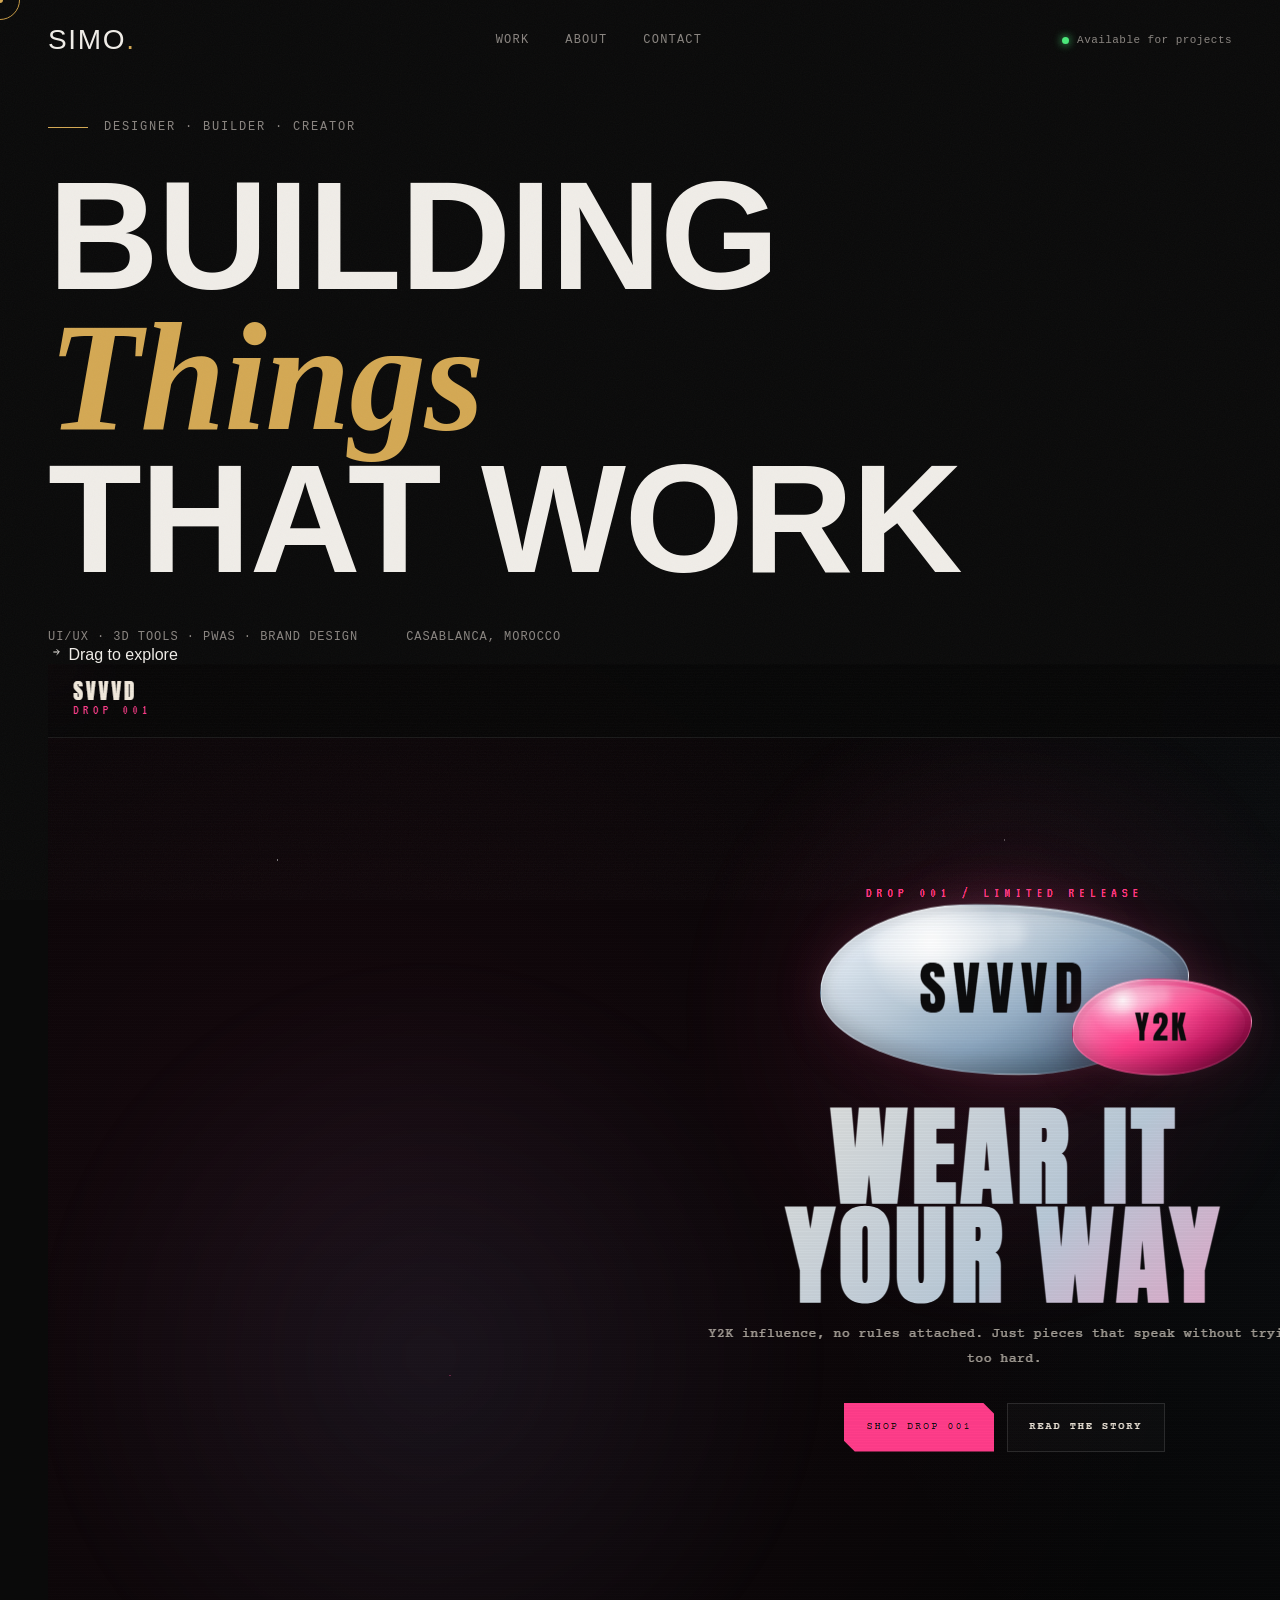
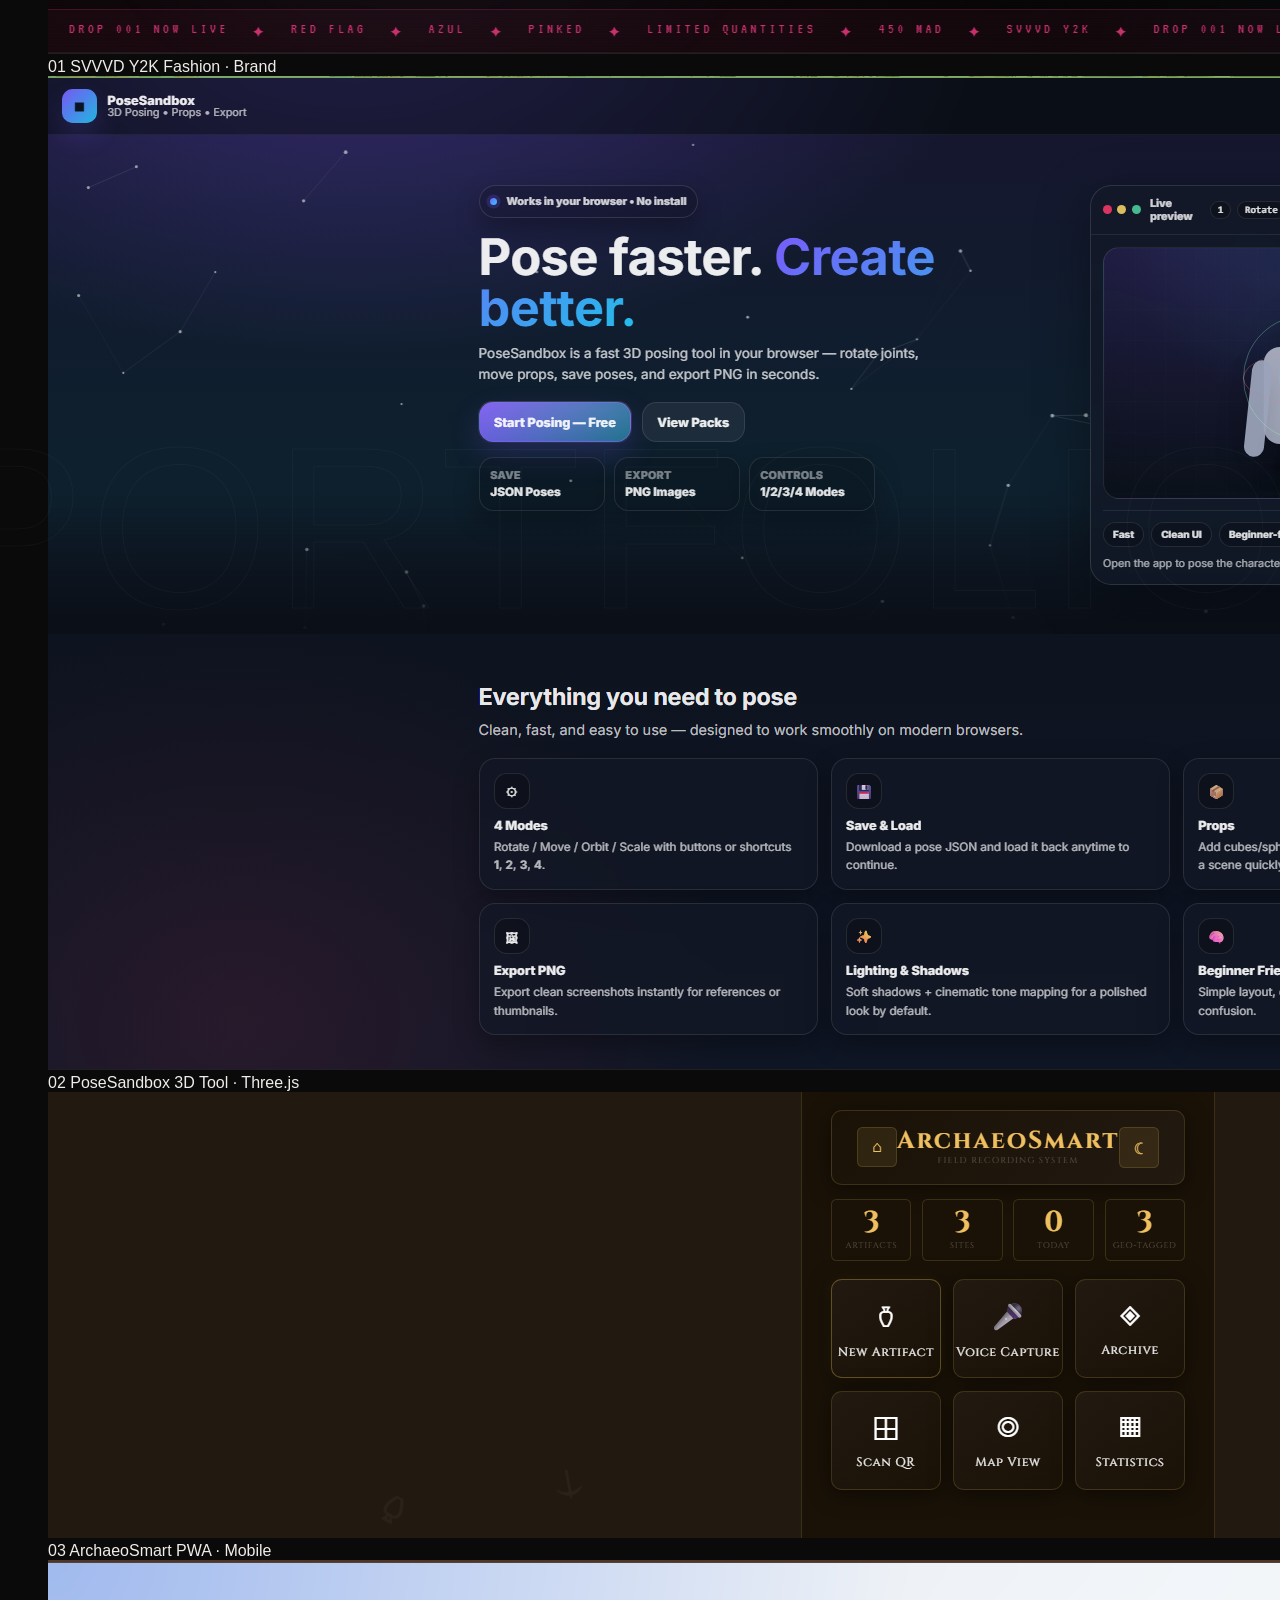
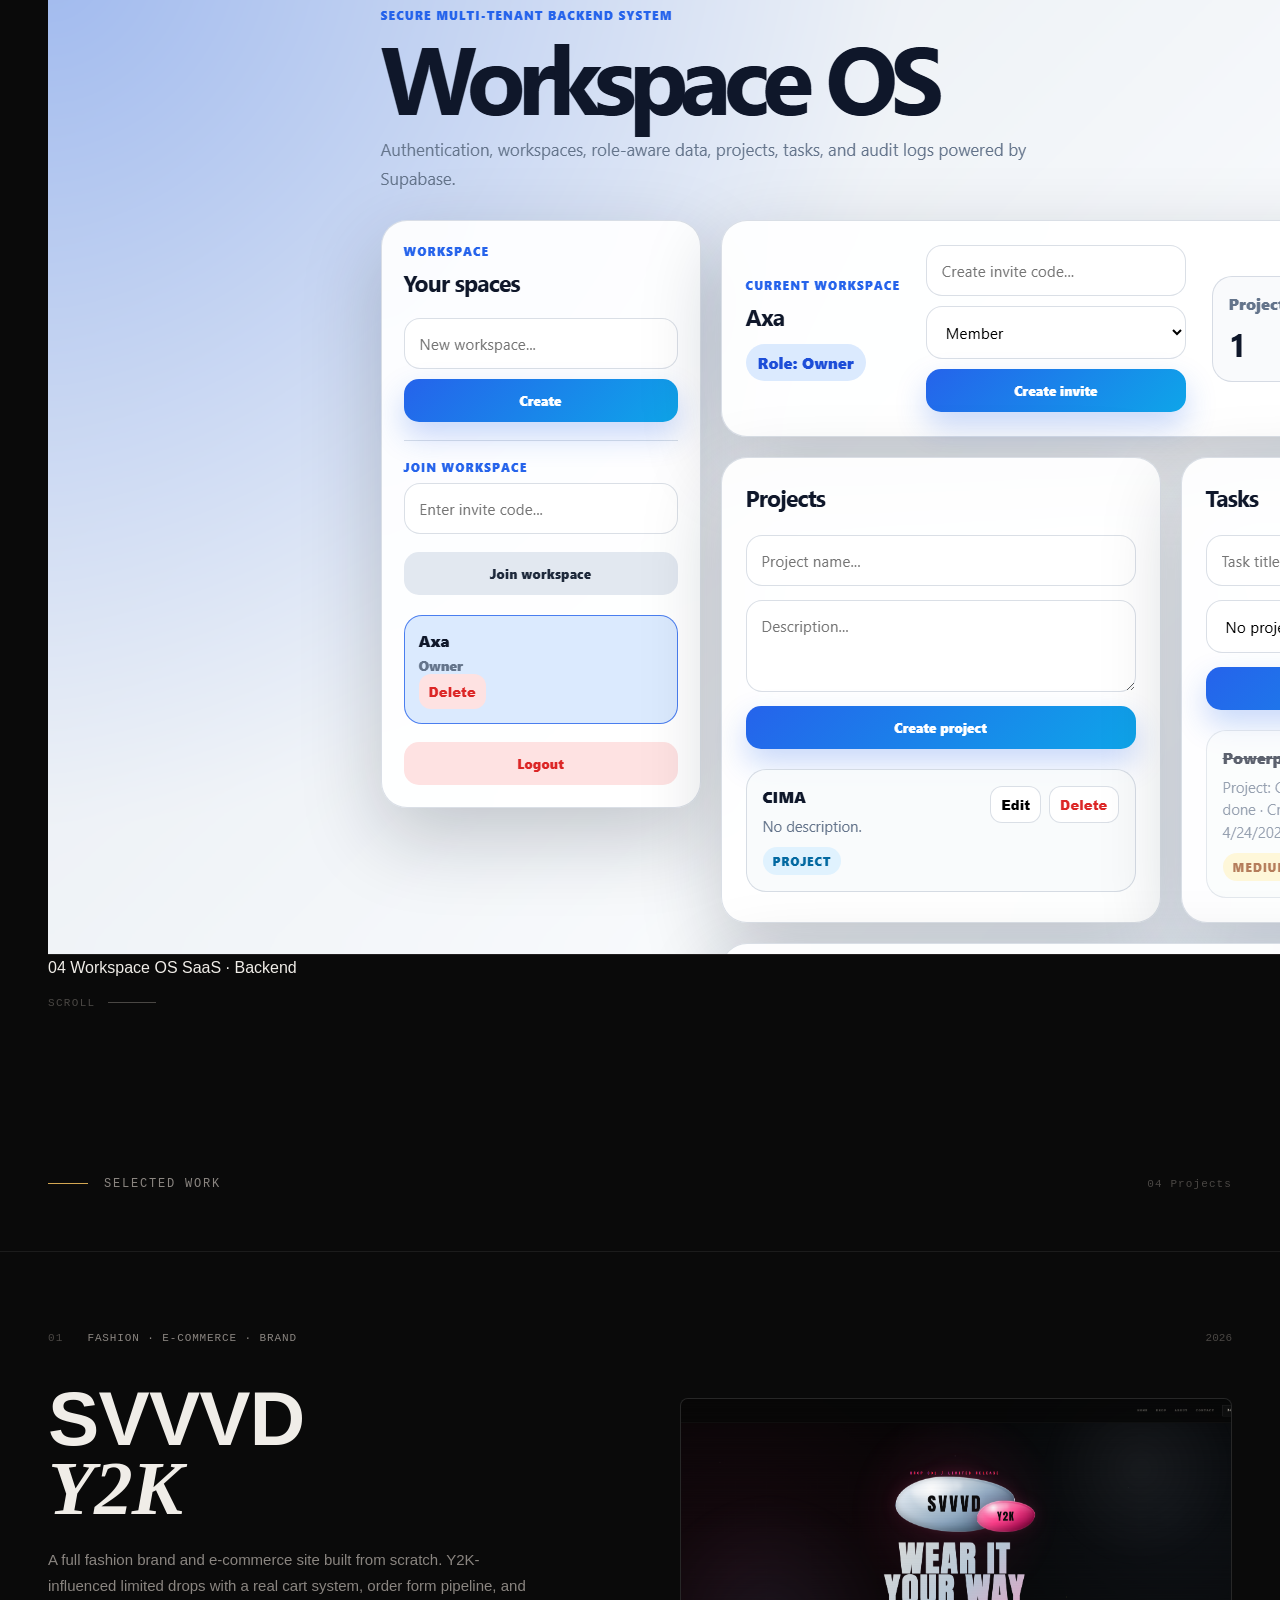
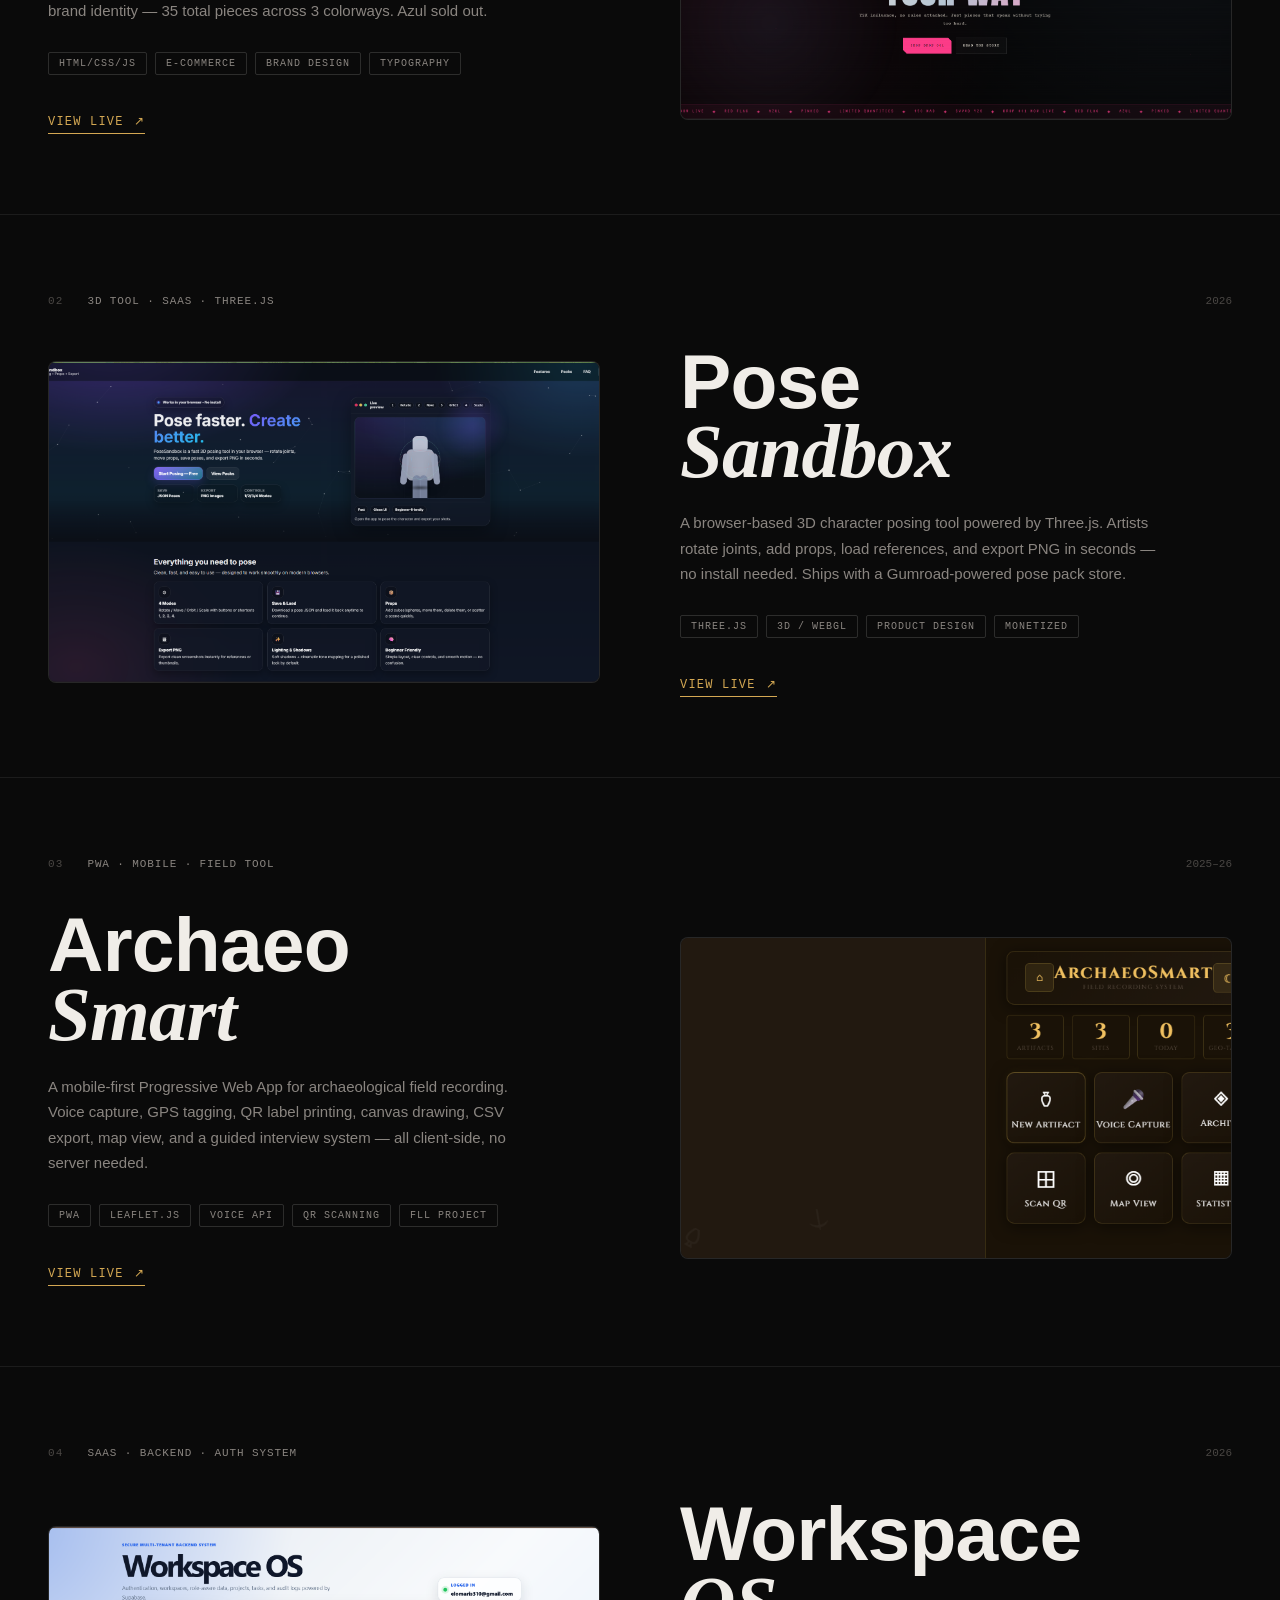
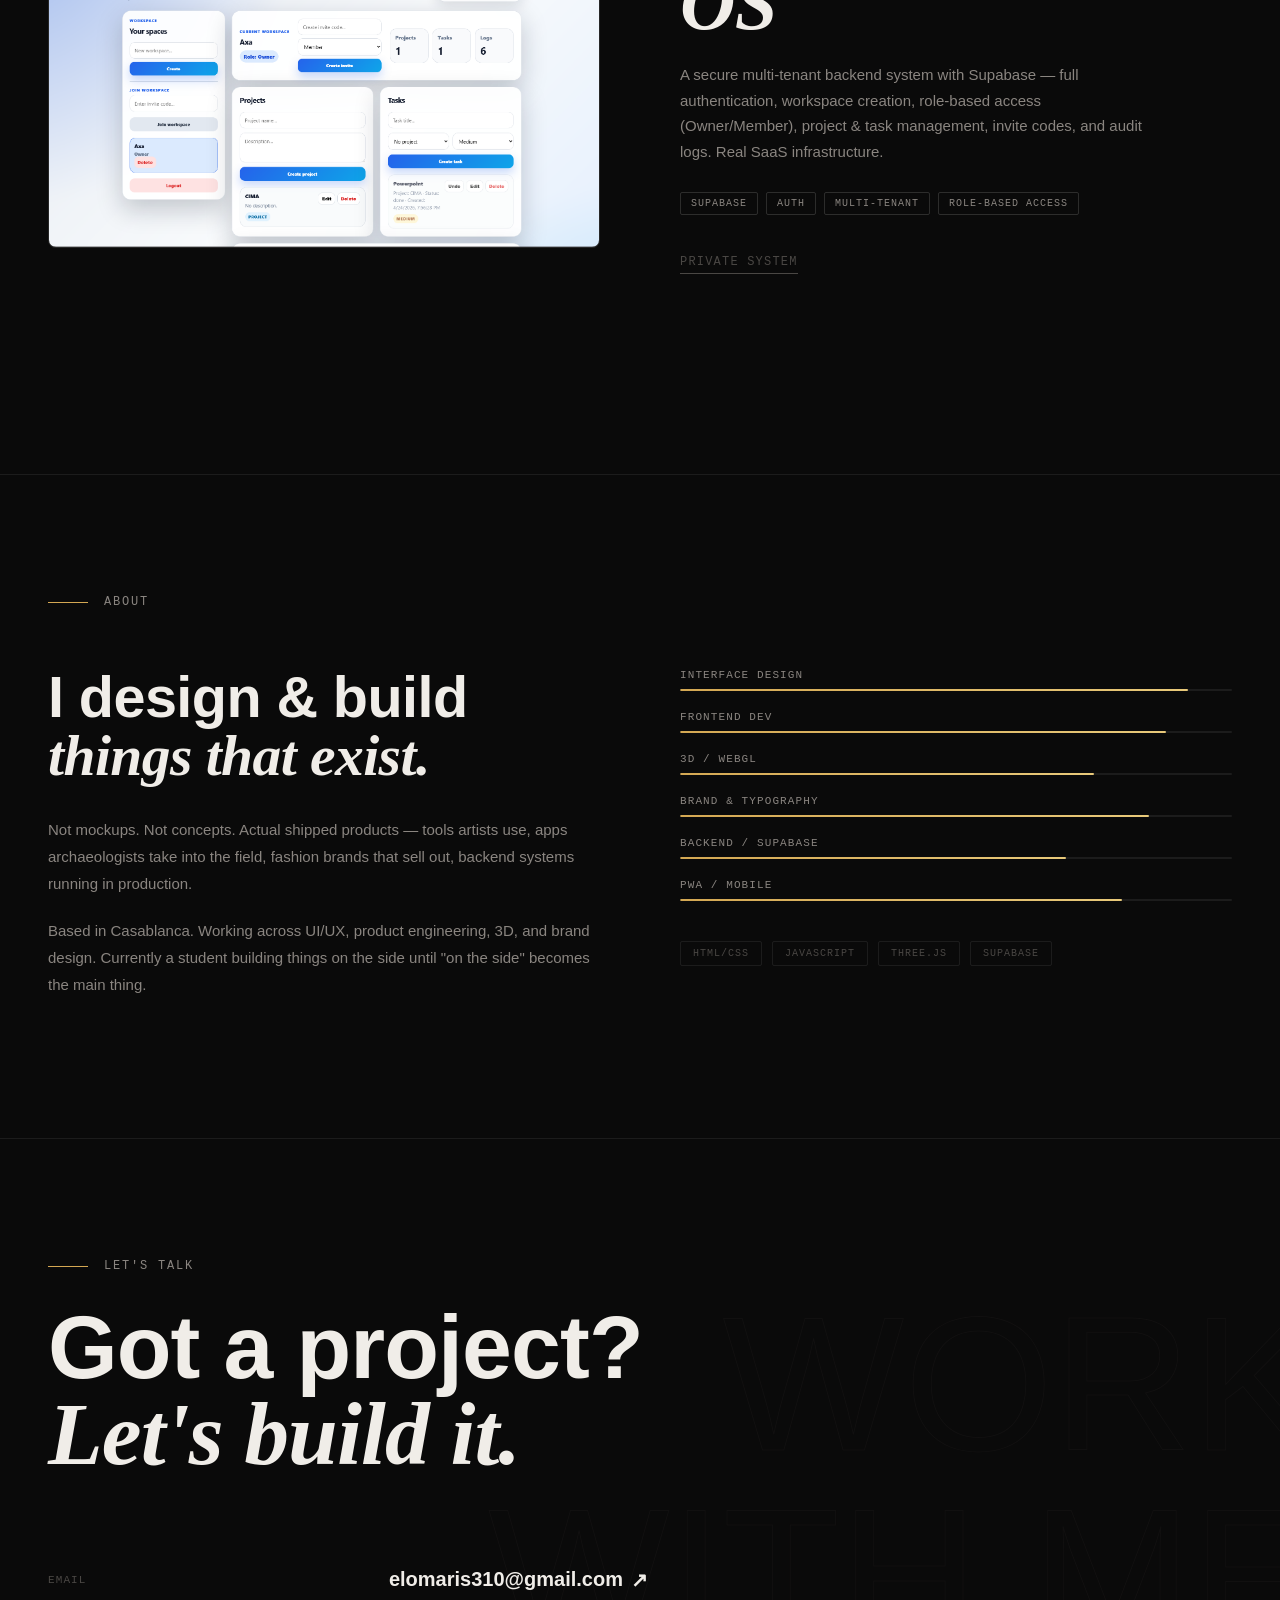
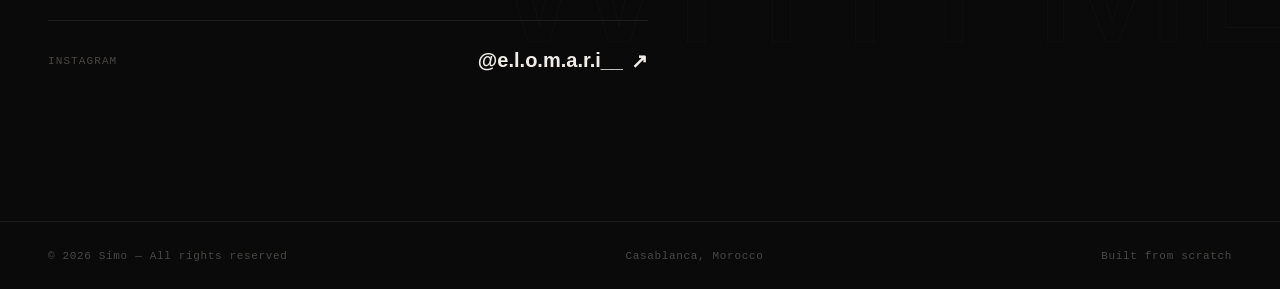
==== commit f03f7c58: "Refactor hero section and add 3D book component" ====
--- a/index.html
+++ b/index.html
@@ -34,19 +34,79 @@
 
   <!-- HERO -->
   <section class="hero" id="hero">
-    <div class="hero-eyebrow">
-      <span class="line-accent"></span>
-      Designer · Builder · Creator
-    </div>
-    <h1 class="hero-title">
-      <span class="title-line" data-delay="0">BUILDING</span>
-      <span class="title-line italic" data-delay="80">Things</span>
-      <span class="title-line" data-delay="160">THAT WORK</span>
-    </h1>
-    <div class="hero-sub">
-      <p>UI/UX · 3D Tools · PWAs · Brand Design</p>
-      <p>Casablanca, Morocco</p>
-    </div>
+    <div class="hero-left">
+      <div class="hero-eyebrow">
+        <span class="line-accent"></span>
+        Designer · Builder · Creator
+      </div>
+      <h1 class="hero-title">
+        <span class="title-line" data-delay="0">BUILDING</span>
+        <span class="title-line italic" data-delay="80">Things</span>
+        <span class="title-line" data-delay="160">THAT WORK</span>
+      </h1>
+      <div class="hero-sub">
+        <p>UI/UX · 3D Tools · PWAs · Brand Design</p>
+        <p>Casablanca, Morocco</p>
+      </div>
+    </div>
+
+    <!-- 3D BOOK -->
+    <div class="book-wrapper" id="bookWrapper">
+      <div class="book-hint" id="bookHint">
+        <svg width="16" height="16" viewBox="0 0 24 24" fill="none" stroke="currentColor" stroke-width="1.5"><path d="M8 12h8M13 8l4 4-4 4"/></svg>
+        Drag to explore
+      </div>
+      <div class="book-scene" id="bookScene">
+        <div class="book" id="book">
+          <!-- FACE 0: SVVVD -->
+          <div class="book-face" data-index="0">
+            <img src="images/svvvd.png" alt="SVVVD Y2K" />
+            <div class="book-face-label">
+              <span class="bfl-num">01</span>
+              <span class="bfl-name">SVVVD Y2K</span>
+              <span class="bfl-tag">Fashion · Brand</span>
+            </div>
+          </div>
+          <!-- FACE 1: PoseSandbox -->
+          <div class="book-face" data-index="1">
+            <img src="images/posesandbox.png" alt="PoseSandbox" />
+            <div class="book-face-label">
+              <span class="bfl-num">02</span>
+              <span class="bfl-name">PoseSandbox</span>
+              <span class="bfl-tag">3D Tool · Three.js</span>
+            </div>
+          </div>
+          <!-- FACE 2: ArchaeoSmart -->
+          <div class="book-face" data-index="2">
+            <img src="images/archaeosmart.png" alt="ArchaeoSmart" />
+            <div class="book-face-label">
+              <span class="bfl-num">03</span>
+              <span class="bfl-name">ArchaeoSmart</span>
+              <span class="bfl-tag">PWA · Mobile</span>
+            </div>
+          </div>
+          <!-- FACE 3: Workspace OS -->
+          <div class="book-face" data-index="3">
+            <img src="images/workspace.png" alt="Workspace OS" />
+            <div class="book-face-label">
+              <span class="bfl-num">04</span>
+              <span class="bfl-name">Workspace OS</span>
+              <span class="bfl-tag">SaaS · Backend</span>
+            </div>
+          </div>
+        </div>
+      </div>
+      <!-- Dots -->
+      <div class="book-dots" id="bookDots">
+        <span class="book-dot active" data-i="0"></span>
+        <span class="book-dot" data-i="1"></span>
+        <span class="book-dot" data-i="2"></span>
+        <span class="book-dot" data-i="3"></span>
+      </div>
+      <!-- Shadow -->
+      <div class="book-shadow"></div>
+    </div>
+
     <div class="hero-scroll">
       <span>Scroll</span>
       <div class="scroll-line"></div>
--- a/style.css
+++ b/style.css
@@ -429,6 +429,21 @@
 .project:hover .visual-frame {
   transform: translateY(-4px);
   box-shadow: 0 24px 60px rgba(0,0,0,0.5);
+}
+
+/* PROJECT SCREENSHOTS */
+.project-screenshot {
+  width: 100%;
+  height: 100%;
+  object-fit: cover;
+  object-position: top;
+  display: block;
+  min-height: 320px;
+  max-height: 420px;
+  transition: object-position 4s ease;
+}
+.project:hover .project-screenshot {
+  object-position: bottom;
 }
 
 /* SVVVD MOCK */
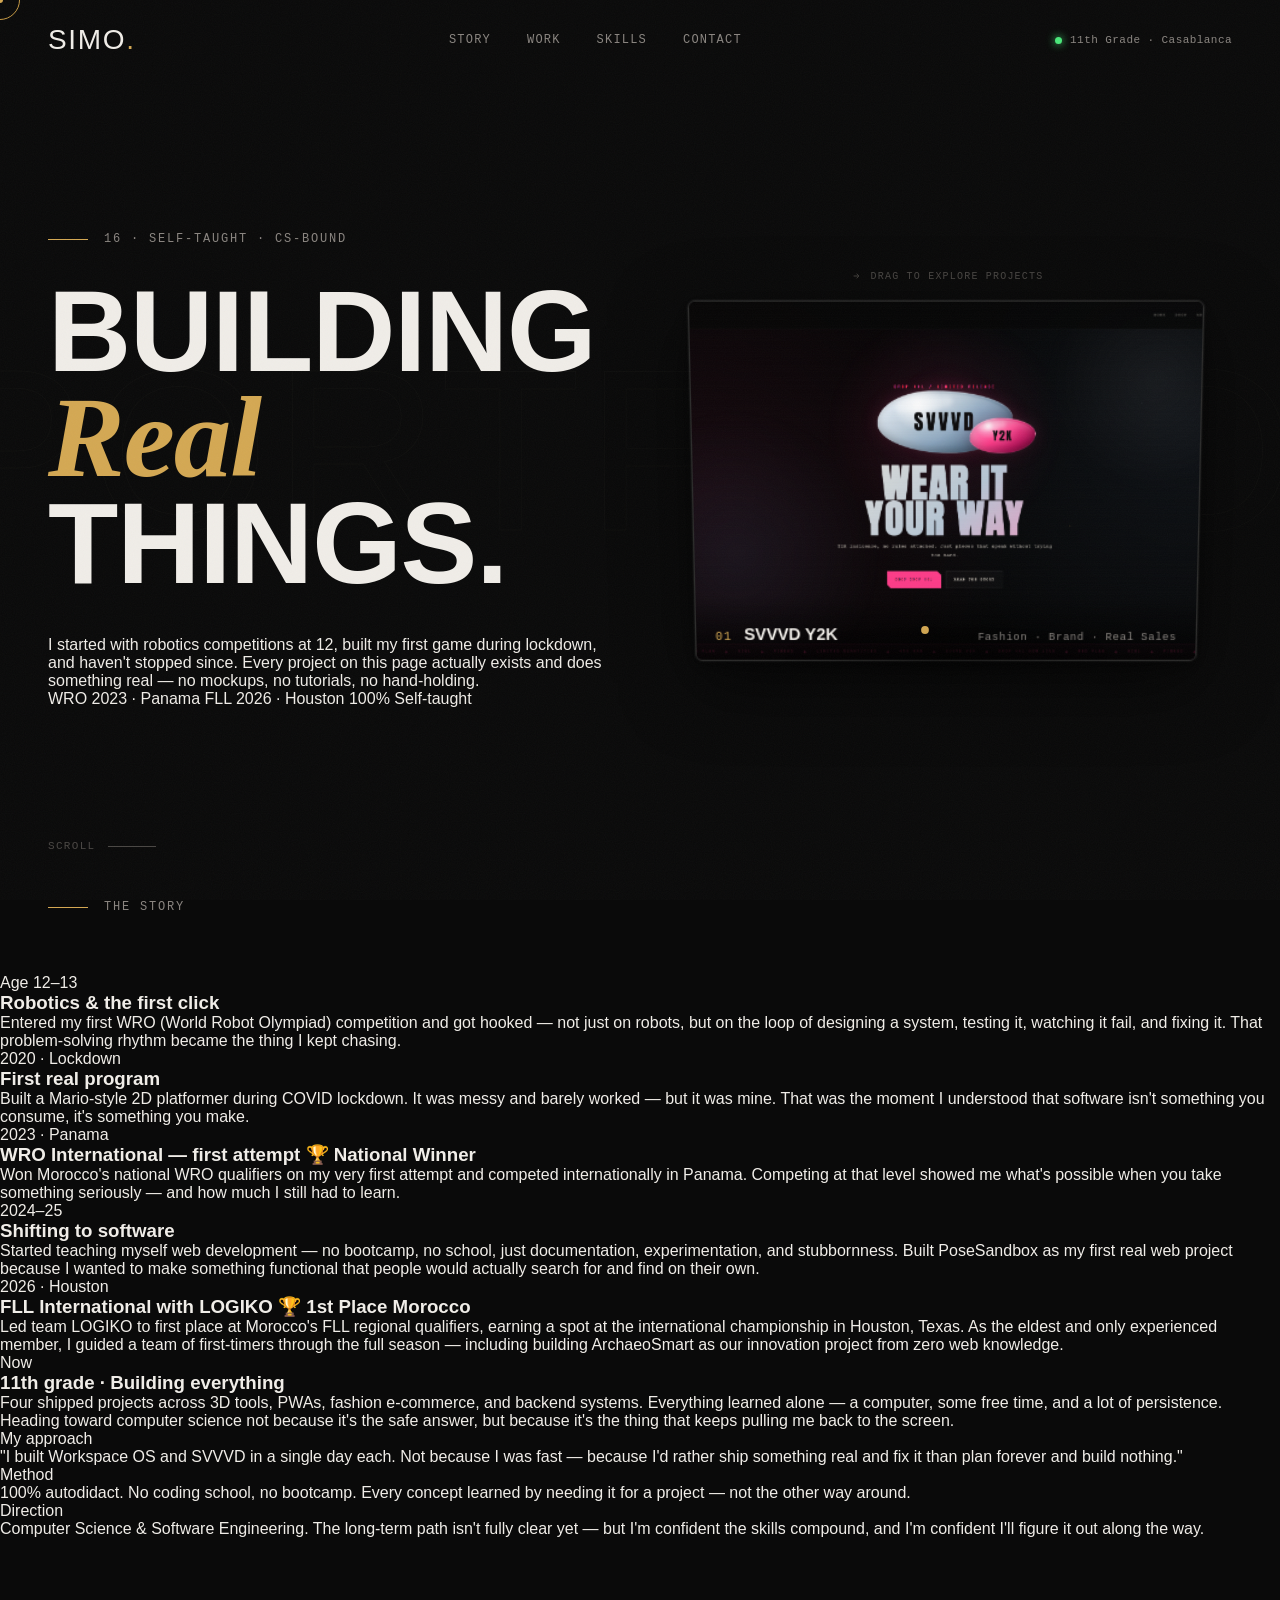
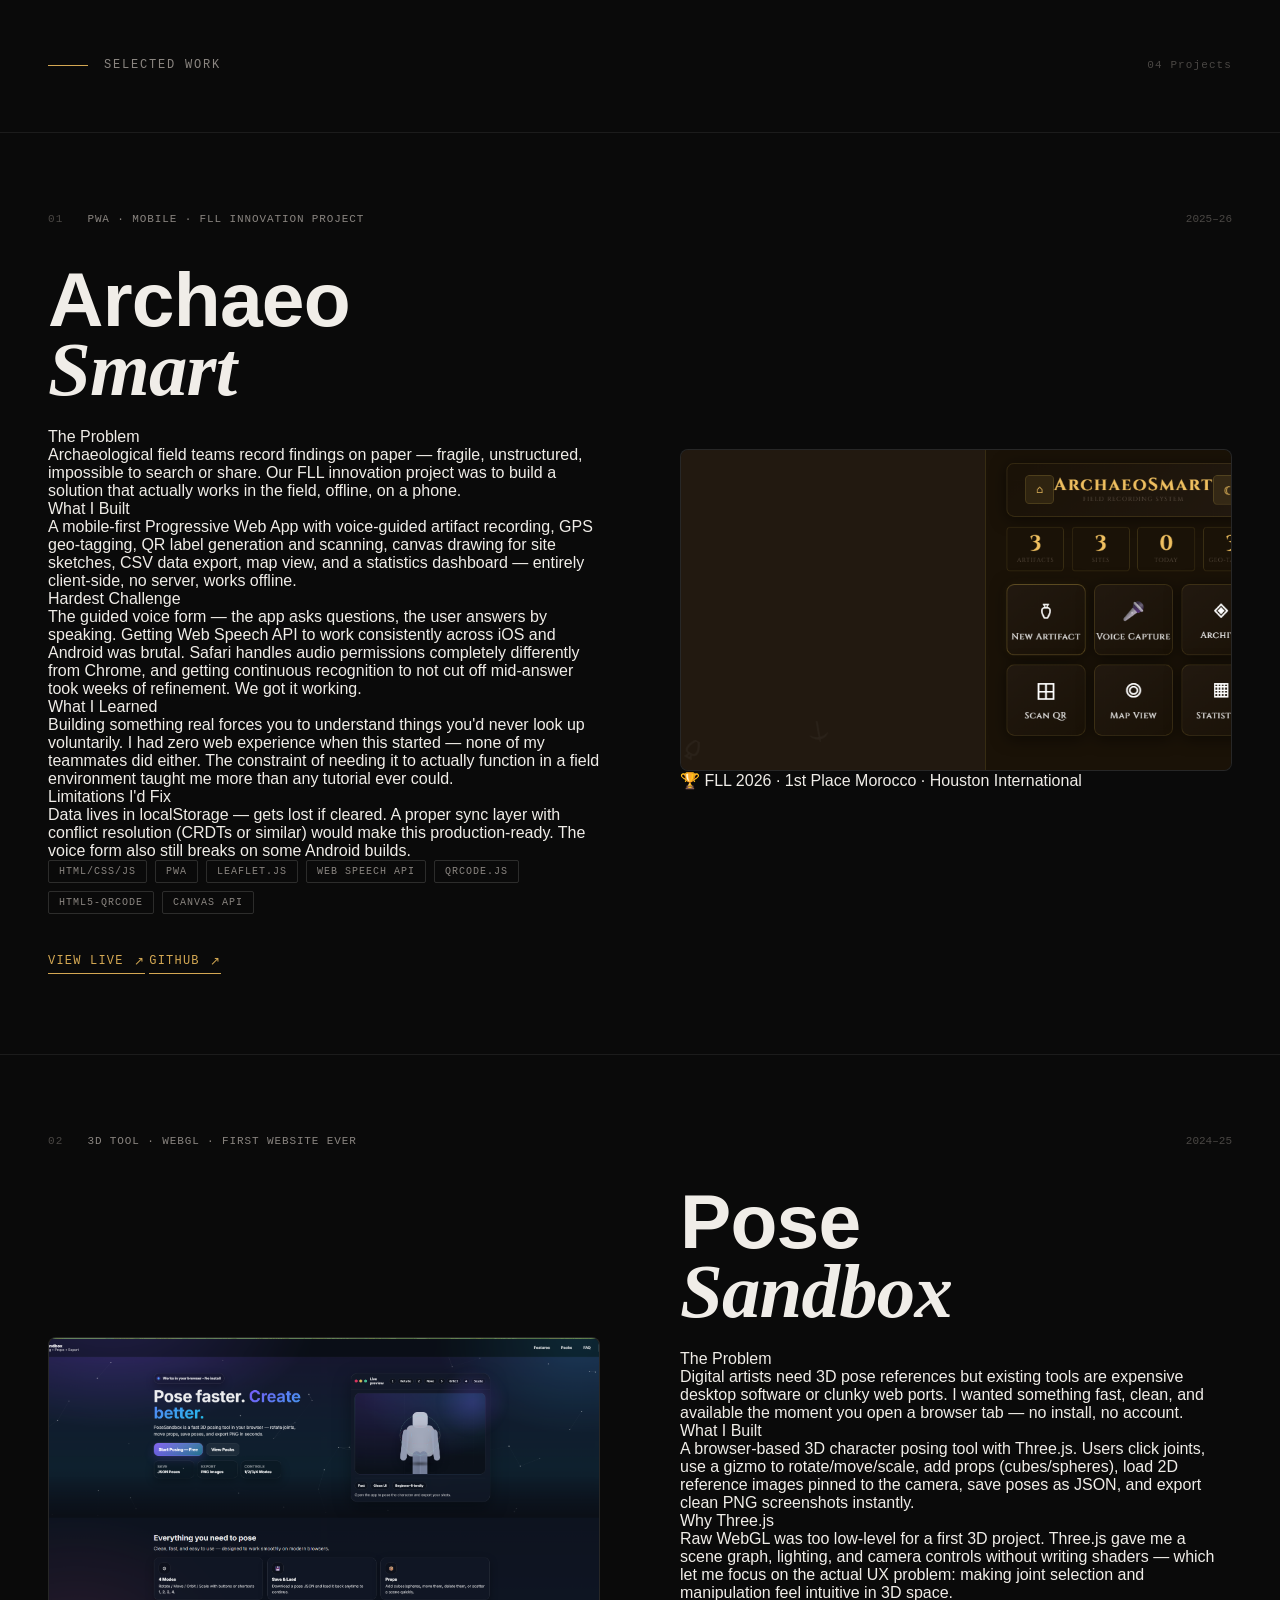
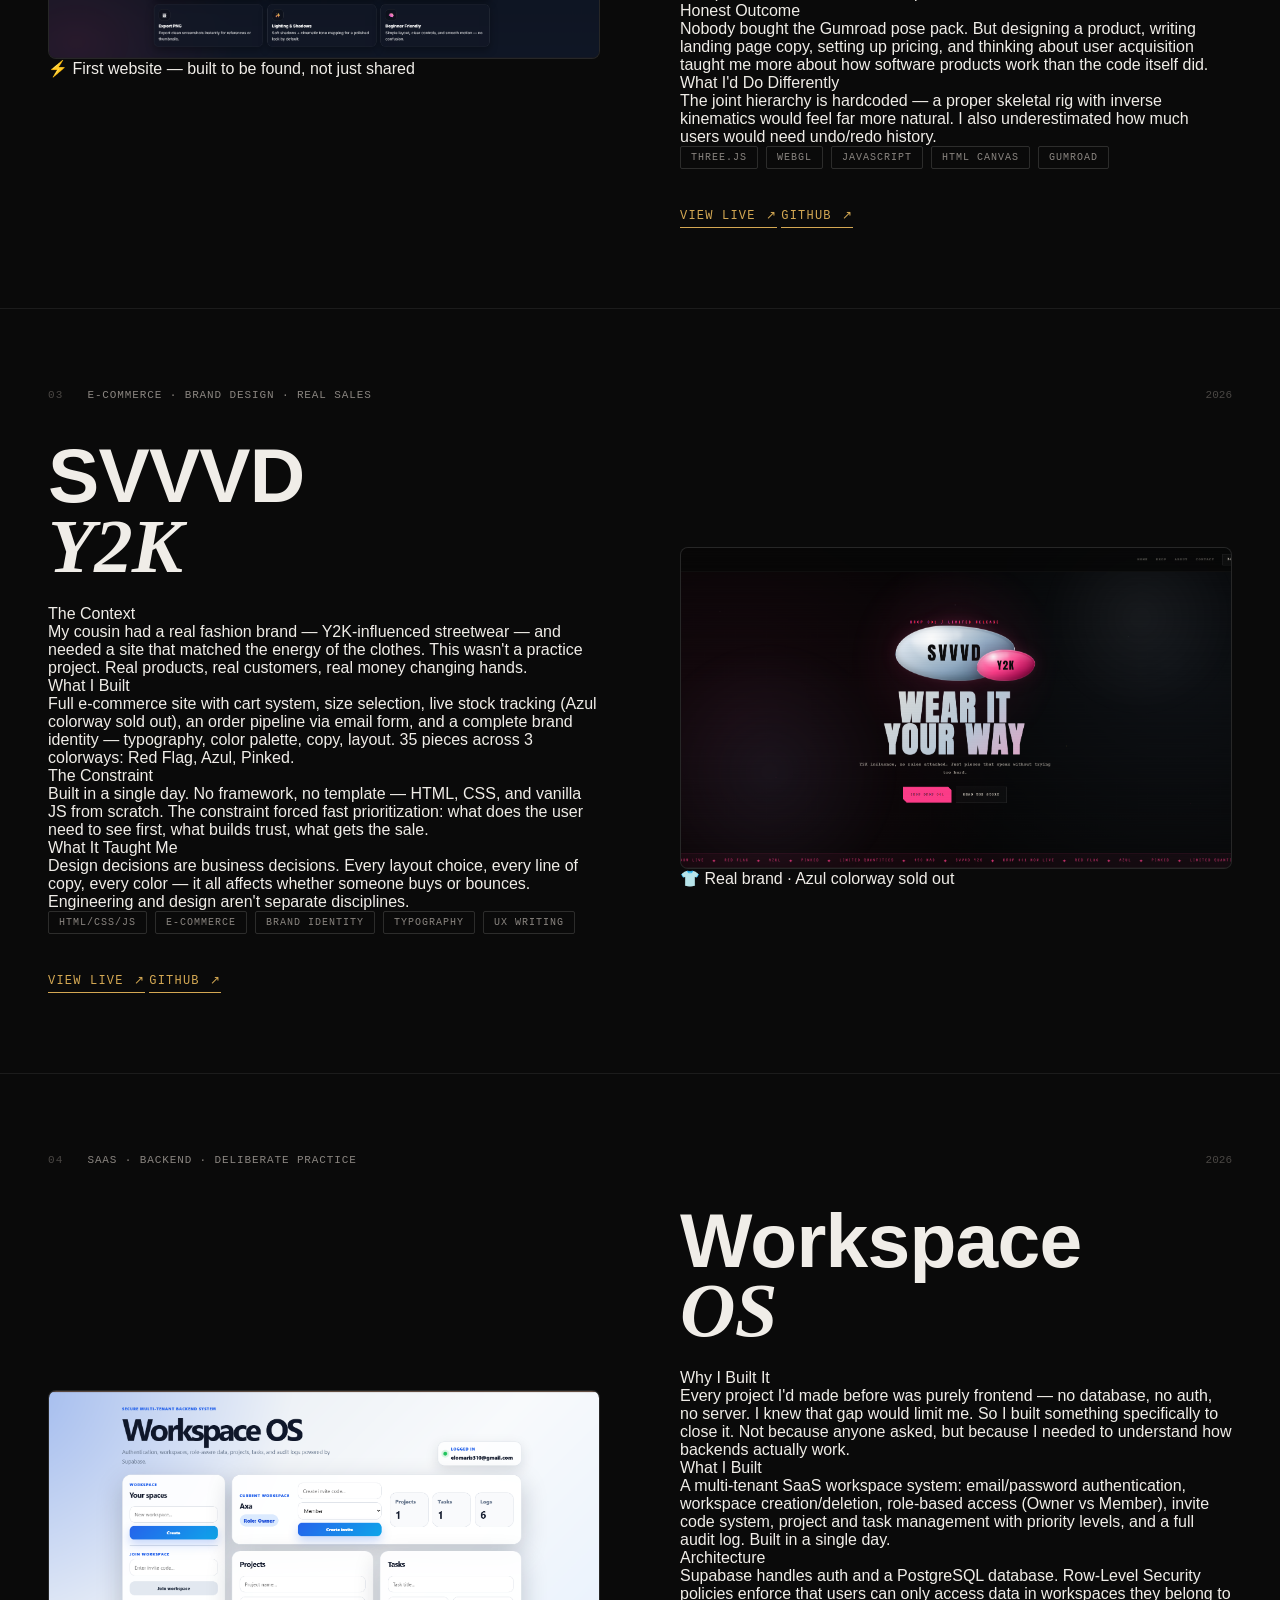
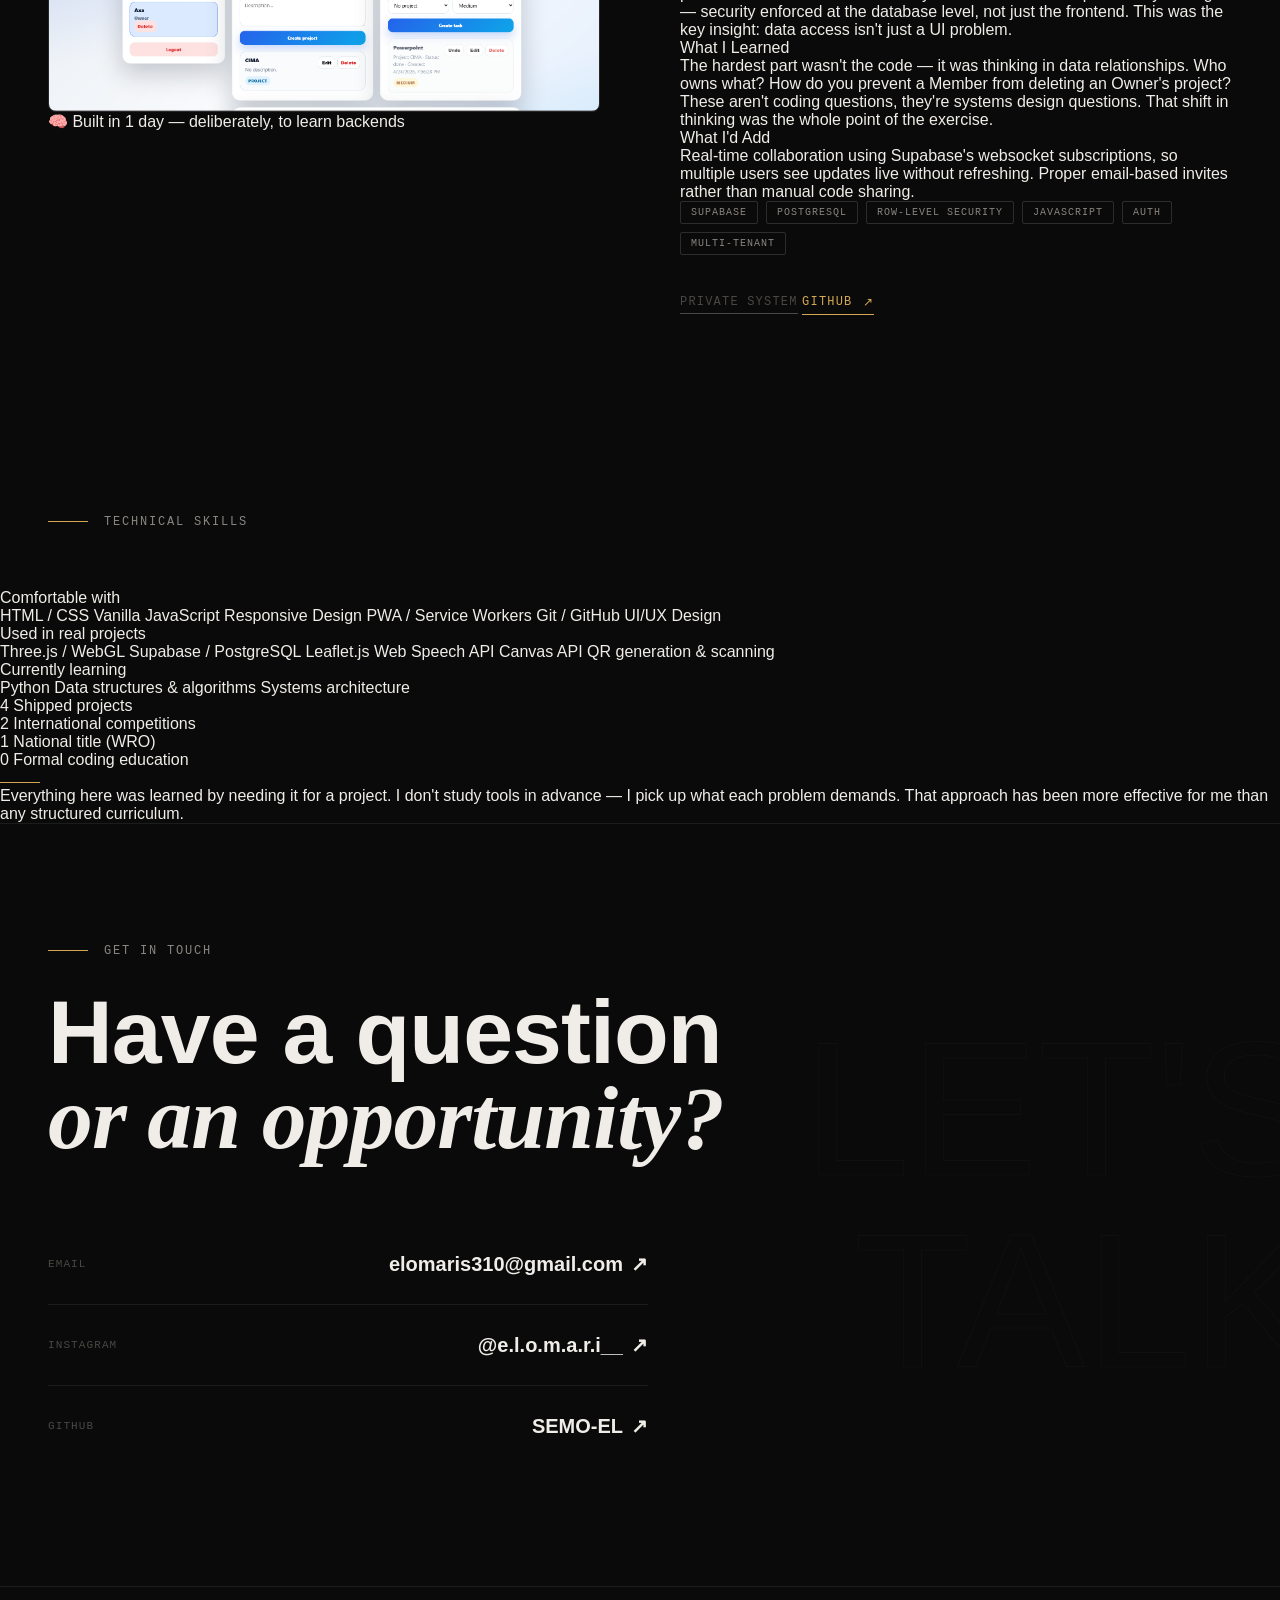
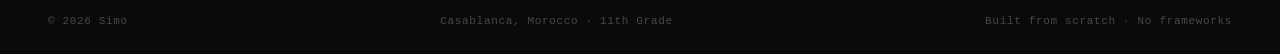
==== commit 65bd9466: "Update print statement from 'Hello' to 'Goodbye'" ====
--- a/index.html
+++ b/index.html
@@ -3,7 +3,7 @@
 <head>
   <meta charset="UTF-8" />
   <meta name="viewport" content="width=device-width, initial-scale=1.0" />
-  <title>Simo — Designer & Builder</title>
+  <title>Simo — CS Student & Builder</title>
   <link rel="stylesheet" href="style.css" />
   <link rel="preconnect" href="https://fonts.googleapis.com" />
   <link rel="preconnect" href="https://fonts.gstatic.com" crossorigin />
@@ -11,24 +11,22 @@
 </head>
 <body>
 
-  <!-- CURSOR -->
   <div class="cursor" id="cursor"></div>
   <div class="cursor-dot" id="cursorDot"></div>
-
-  <!-- NOISE OVERLAY -->
   <div class="noise"></div>
 
   <!-- NAV -->
   <nav class="nav" id="nav">
     <div class="nav-logo">SIMO<span class="accent">.</span></div>
     <div class="nav-links">
+      <a href="#story">Story</a>
       <a href="#work">Work</a>
-      <a href="#about">About</a>
+      <a href="#skills">Skills</a>
       <a href="#contact">Contact</a>
     </div>
     <div class="nav-status">
       <span class="status-dot"></span>
-      Available for projects
+      11th Grade · Casablanca
     </div>
   </nav>
 
@@ -37,254 +35,437 @@
     <div class="hero-left">
       <div class="hero-eyebrow">
         <span class="line-accent"></span>
-        Designer · Builder · Creator
+        16 · Self-taught · CS-bound
       </div>
       <h1 class="hero-title">
-        <span class="title-line" data-delay="0">BUILDING</span>
-        <span class="title-line italic" data-delay="80">Things</span>
-        <span class="title-line" data-delay="160">THAT WORK</span>
+        <span class="title-line">BUILDING</span>
+        <span class="title-line italic">Real</span>
+        <span class="title-line">THINGS.</span>
       </h1>
-      <div class="hero-sub">
-        <p>UI/UX · 3D Tools · PWAs · Brand Design</p>
-        <p>Casablanca, Morocco</p>
+      <p class="hero-statement">
+        I started with robotics competitions at 12, built my first game during lockdown, and haven't stopped since. Every project on this page actually exists and does something real — no mockups, no tutorials, no hand-holding.
+      </p>
+      <div class="hero-pills">
+        <span>WRO 2023 · Panama</span>
+        <span>FLL 2026 · Houston</span>
+        <span>100% Self-taught</span>
       </div>
     </div>
 
     <!-- 3D BOOK -->
     <div class="book-wrapper" id="bookWrapper">
       <div class="book-hint" id="bookHint">
-        <svg width="16" height="16" viewBox="0 0 24 24" fill="none" stroke="currentColor" stroke-width="1.5"><path d="M8 12h8M13 8l4 4-4 4"/></svg>
-        Drag to explore
+        <svg width="14" height="14" viewBox="0 0 24 24" fill="none" stroke="currentColor" stroke-width="1.5"><path d="M8 12h8M13 8l4 4-4 4"/></svg>
+        Drag to explore projects
       </div>
       <div class="book-scene" id="bookScene">
         <div class="book" id="book">
-          <!-- FACE 0: SVVVD -->
           <div class="book-face" data-index="0">
             <img src="images/svvvd.png" alt="SVVVD Y2K" />
             <div class="book-face-label">
               <span class="bfl-num">01</span>
               <span class="bfl-name">SVVVD Y2K</span>
-              <span class="bfl-tag">Fashion · Brand</span>
+              <span class="bfl-tag">Fashion · Brand · Real Sales</span>
             </div>
           </div>
-          <!-- FACE 1: PoseSandbox -->
           <div class="book-face" data-index="1">
             <img src="images/posesandbox.png" alt="PoseSandbox" />
             <div class="book-face-label">
               <span class="bfl-num">02</span>
               <span class="bfl-name">PoseSandbox</span>
-              <span class="bfl-tag">3D Tool · Three.js</span>
+              <span class="bfl-tag">3D Tool · Three.js · WebGL</span>
             </div>
           </div>
-          <!-- FACE 2: ArchaeoSmart -->
           <div class="book-face" data-index="2">
             <img src="images/archaeosmart.png" alt="ArchaeoSmart" />
             <div class="book-face-label">
               <span class="bfl-num">03</span>
               <span class="bfl-name">ArchaeoSmart</span>
-              <span class="bfl-tag">PWA · Mobile</span>
+              <span class="bfl-tag">PWA · FLL 2026 · Field Tool</span>
             </div>
           </div>
-          <!-- FACE 3: Workspace OS -->
           <div class="book-face" data-index="3">
             <img src="images/workspace.png" alt="Workspace OS" />
             <div class="book-face-label">
               <span class="bfl-num">04</span>
               <span class="bfl-name">Workspace OS</span>
-              <span class="bfl-tag">SaaS · Backend</span>
+              <span class="bfl-tag">SaaS · Supabase · Backend</span>
             </div>
           </div>
         </div>
       </div>
-      <!-- Dots -->
       <div class="book-dots" id="bookDots">
         <span class="book-dot active" data-i="0"></span>
         <span class="book-dot" data-i="1"></span>
         <span class="book-dot" data-i="2"></span>
         <span class="book-dot" data-i="3"></span>
       </div>
-      <!-- Shadow -->
       <div class="book-shadow"></div>
     </div>
 
-    <div class="hero-scroll">
-      <span>Scroll</span>
-      <div class="scroll-line"></div>
-    </div>
+    <div class="hero-scroll"><span>Scroll</span><div class="scroll-line"></div></div>
     <div class="hero-bg-text">PORTFOLIO</div>
+  </section>
+
+  <!-- STORY / TIMELINE -->
+  <section class="story" id="story">
+    <div class="section-header">
+      <div class="section-label"><span class="line-accent"></span>The Story</div>
+    </div>
+    <div class="story-body">
+      <div class="story-timeline">
+
+        <div class="tl-item reveal">
+          <div class="tl-left">
+            <span class="tl-year">Age 12–13</span>
+            <div class="tl-line"></div>
+          </div>
+          <div class="tl-content">
+            <div class="tl-marker"></div>
+            <h3 class="tl-title">Robotics &amp; the first click</h3>
+            <p class="tl-text">Entered my first WRO (World Robot Olympiad) competition and got hooked — not just on robots, but on the loop of designing a system, testing it, watching it fail, and fixing it. That problem-solving rhythm became the thing I kept chasing.</p>
+          </div>
+        </div>
+
+        <div class="tl-item reveal">
+          <div class="tl-left">
+            <span class="tl-year">2020 · Lockdown</span>
+            <div class="tl-line"></div>
+          </div>
+          <div class="tl-content">
+            <div class="tl-marker"></div>
+            <h3 class="tl-title">First real program</h3>
+            <p class="tl-text">Built a Mario-style 2D platformer during COVID lockdown. It was messy and barely worked — but it was mine. That was the moment I understood that software isn't something you consume, it's something you make.</p>
+          </div>
+        </div>
+
+        <div class="tl-item reveal">
+          <div class="tl-left">
+            <span class="tl-year">2023 · Panama</span>
+            <div class="tl-line"></div>
+          </div>
+          <div class="tl-content">
+            <div class="tl-marker tl-marker--gold"></div>
+            <h3 class="tl-title">WRO International — first attempt <span class="tl-badge">🏆 National Winner</span></h3>
+            <p class="tl-text">Won Morocco's national WRO qualifiers on my very first attempt and competed internationally in Panama. Competing at that level showed me what's possible when you take something seriously — and how much I still had to learn.</p>
+          </div>
+        </div>
+
+        <div class="tl-item reveal">
+          <div class="tl-left">
+            <span class="tl-year">2024–25</span>
+            <div class="tl-line"></div>
+          </div>
+          <div class="tl-content">
+            <div class="tl-marker"></div>
+            <h3 class="tl-title">Shifting to software</h3>
+            <p class="tl-text">Started teaching myself web development — no bootcamp, no school, just documentation, experimentation, and stubbornness. Built PoseSandbox as my first real web project because I wanted to make something functional that people would actually search for and find on their own.</p>
+          </div>
+        </div>
+
+        <div class="tl-item reveal">
+          <div class="tl-left">
+            <span class="tl-year">2026 · Houston</span>
+            <div class="tl-line"></div>
+          </div>
+          <div class="tl-content">
+            <div class="tl-marker tl-marker--gold"></div>
+            <h3 class="tl-title">FLL International with LOGIKO <span class="tl-badge">🏆 1st Place Morocco</span></h3>
+            <p class="tl-text">Led team LOGIKO to first place at Morocco's FLL regional qualifiers, earning a spot at the international championship in Houston, Texas. As the eldest and only experienced member, I guided a team of first-timers through the full season — including building ArchaeoSmart as our innovation project from zero web knowledge.</p>
+          </div>
+        </div>
+
+        <div class="tl-item reveal">
+          <div class="tl-left">
+            <span class="tl-year">Now</span>
+            <div class="tl-line tl-line--end"></div>
+          </div>
+          <div class="tl-content">
+            <div class="tl-marker tl-marker--now"></div>
+            <h3 class="tl-title">11th grade · Building everything</h3>
+            <p class="tl-text">Four shipped projects across 3D tools, PWAs, fashion e-commerce, and backend systems. Everything learned alone — a computer, some free time, and a lot of persistence. Heading toward computer science not because it's the safe answer, but because it's the thing that keeps pulling me back to the screen.</p>
+          </div>
+        </div>
+
+      </div>
+
+      <div class="story-aside">
+        <div class="aside-card reveal">
+          <span class="aside-label">My approach</span>
+          <p class="aside-text">"I built Workspace OS and SVVVD in a single day each. Not because I was fast — because I'd rather ship something real and fix it than plan forever and build nothing."</p>
+        </div>
+        <div class="aside-card reveal">
+          <span class="aside-label">Method</span>
+          <p class="aside-text">100% autodidact. No coding school, no bootcamp. Every concept learned by needing it for a project — not the other way around.</p>
+        </div>
+        <div class="aside-card reveal">
+          <span class="aside-label">Direction</span>
+          <p class="aside-text">Computer Science &amp; Software Engineering. The long-term path isn't fully clear yet — but I'm confident the skills compound, and I'm confident I'll figure it out along the way.</p>
+        </div>
+      </div>
+    </div>
   </section>
 
   <!-- WORK -->
   <section class="work" id="work">
     <div class="section-header">
-      <div class="section-label">
-        <span class="line-accent"></span>
-        Selected Work
-      </div>
+      <div class="section-label"><span class="line-accent"></span>Selected Work</div>
       <div class="section-count">04 Projects</div>
     </div>
 
-    <!-- PROJECT 1: SVVVD -->
-    <article class="project project--svvvd" data-index="01">
+    <!-- PROJECT 1: ArchaeoSmart (featured first — strongest story) -->
+    <article class="project project--archeo reveal">
       <div class="project-meta">
         <span class="project-num">01</span>
-        <span class="project-tag">Fashion · E-Commerce · Brand</span>
+        <span class="project-tag">PWA · Mobile · FLL Innovation Project</span>
+        <span class="project-year">2025–26</span>
+      </div>
+      <div class="project-body">
+        <div class="project-info">
+          <h2 class="project-title">Archaeo<br><span class="italic">Smart</span></h2>
+          <div class="case-block">
+            <span class="case-label">The Problem</span>
+            <p>Archaeological field teams record findings on paper — fragile, unstructured, impossible to search or share. Our FLL innovation project was to build a solution that actually works in the field, offline, on a phone.</p>
+          </div>
+          <div class="case-block">
+            <span class="case-label">What I Built</span>
+            <p>A mobile-first Progressive Web App with voice-guided artifact recording, GPS geo-tagging, QR label generation and scanning, canvas drawing for site sketches, CSV data export, map view, and a statistics dashboard — entirely client-side, no server, works offline.</p>
+          </div>
+          <div class="case-block">
+            <span class="case-label">Hardest Challenge</span>
+            <p>The guided voice form — the app asks questions, the user answers by speaking. Getting Web Speech API to work consistently across iOS and Android was brutal. Safari handles audio permissions completely differently from Chrome, and getting continuous recognition to not cut off mid-answer took weeks of refinement. We got it working.</p>
+          </div>
+          <div class="case-block">
+            <span class="case-label">What I Learned</span>
+            <p>Building something real forces you to understand things you'd never look up voluntarily. I had zero web experience when this started — none of my teammates did either. The constraint of needing it to actually function in a field environment taught me more than any tutorial ever could.</p>
+          </div>
+          <div class="case-block">
+            <span class="case-label">Limitations I'd Fix</span>
+            <p>Data lives in localStorage — gets lost if cleared. A proper sync layer with conflict resolution (CRDTs or similar) would make this production-ready. The voice form also still breaks on some Android builds.</p>
+          </div>
+          <div class="project-tags">
+            <span>HTML/CSS/JS</span><span>PWA</span><span>Leaflet.js</span><span>Web Speech API</span><span>QRCode.js</span><span>html5-qrcode</span><span>Canvas API</span>
+          </div>
+          <div class="project-actions">
+            <a href="https://semo-el.github.io/ArchaeoSmart_V2/" target="_blank" class="project-link">View Live <span class="arrow">↗</span></a>
+            <a href="https://github.com/SEMO-EL/ArchaeoSmart_V2" target="_blank" class="project-link project-link--ghost">GitHub <span class="arrow">↗</span></a>
+          </div>
+        </div>
+        <div class="project-visual">
+          <div class="visual-frame">
+            <img src="images/archaeosmart.png" alt="ArchaeoSmart" class="project-screenshot archeo-img" />
+          </div>
+          <div class="project-context-badge">
+            <span>🏆 FLL 2026 · 1st Place Morocco · Houston International</span>
+          </div>
+        </div>
+      </div>
+    </article>
+
+    <!-- PROJECT 2: PoseSandbox -->
+    <article class="project project--pose reveal">
+      <div class="project-meta">
+        <span class="project-num">02</span>
+        <span class="project-tag">3D Tool · WebGL · First Website Ever</span>
+        <span class="project-year">2024–25</span>
+      </div>
+      <div class="project-body project-body--reverse">
+        <div class="project-info">
+          <h2 class="project-title">Pose<br><span class="italic">Sandbox</span></h2>
+          <div class="case-block">
+            <span class="case-label">The Problem</span>
+            <p>Digital artists need 3D pose references but existing tools are expensive desktop software or clunky web ports. I wanted something fast, clean, and available the moment you open a browser tab — no install, no account.</p>
+          </div>
+          <div class="case-block">
+            <span class="case-label">What I Built</span>
+            <p>A browser-based 3D character posing tool with Three.js. Users click joints, use a gizmo to rotate/move/scale, add props (cubes/spheres), load 2D reference images pinned to the camera, save poses as JSON, and export clean PNG screenshots instantly.</p>
+          </div>
+          <div class="case-block">
+            <span class="case-label">Why Three.js</span>
+            <p>Raw WebGL was too low-level for a first 3D project. Three.js gave me a scene graph, lighting, and camera controls without writing shaders — which let me focus on the actual UX problem: making joint selection and manipulation feel intuitive in 3D space.</p>
+          </div>
+          <div class="case-block">
+            <span class="case-label">Honest Outcome</span>
+            <p>Nobody bought the Gumroad pose pack. But designing a product, writing landing page copy, setting up pricing, and thinking about user acquisition taught me more about how software products work than the code itself did.</p>
+          </div>
+          <div class="case-block">
+            <span class="case-label">What I'd Do Differently</span>
+            <p>The joint hierarchy is hardcoded — a proper skeletal rig with inverse kinematics would feel far more natural. I also underestimated how much users would need undo/redo history.</p>
+          </div>
+          <div class="project-tags">
+            <span>Three.js</span><span>WebGL</span><span>JavaScript</span><span>HTML Canvas</span><span>Gumroad</span>
+          </div>
+          <div class="project-actions">
+            <a href="https://semo-el.github.io/PoseSandbox/" target="_blank" class="project-link">View Live <span class="arrow">↗</span></a>
+            <a href="https://github.com/SEMO-EL/PoseSandbox" target="_blank" class="project-link project-link--ghost">GitHub <span class="arrow">↗</span></a>
+          </div>
+        </div>
+        <div class="project-visual">
+          <div class="visual-frame">
+            <img src="images/posesandbox.png" alt="PoseSandbox" class="project-screenshot" />
+          </div>
+          <div class="project-context-badge">
+            <span>⚡ First website — built to be found, not just shared</span>
+          </div>
+        </div>
+      </div>
+    </article>
+
+    <!-- PROJECT 3: SVVVD -->
+    <article class="project project--svvvd reveal">
+      <div class="project-meta">
+        <span class="project-num">03</span>
+        <span class="project-tag">E-Commerce · Brand Design · Real Sales</span>
         <span class="project-year">2026</span>
       </div>
       <div class="project-body">
         <div class="project-info">
           <h2 class="project-title">SVVVD<br><span class="italic">Y2K</span></h2>
-          <p class="project-desc">A full fashion brand and e-commerce site built from scratch. Y2K-influenced limited drops with a real cart system, order form pipeline, and brand identity — 35 total pieces across 3 colorways. Azul sold out.</p>
+          <div class="case-block">
+            <span class="case-label">The Context</span>
+            <p>My cousin had a real fashion brand — Y2K-influenced streetwear — and needed a site that matched the energy of the clothes. This wasn't a practice project. Real products, real customers, real money changing hands.</p>
+          </div>
+          <div class="case-block">
+            <span class="case-label">What I Built</span>
+            <p>Full e-commerce site with cart system, size selection, live stock tracking (Azul colorway sold out), an order pipeline via email form, and a complete brand identity — typography, color palette, copy, layout. 35 pieces across 3 colorways: Red Flag, Azul, Pinked.</p>
+          </div>
+          <div class="case-block">
+            <span class="case-label">The Constraint</span>
+            <p>Built in a single day. No framework, no template — HTML, CSS, and vanilla JS from scratch. The constraint forced fast prioritization: what does the user need to see first, what builds trust, what gets the sale.</p>
+          </div>
+          <div class="case-block">
+            <span class="case-label">What It Taught Me</span>
+            <p>Design decisions are business decisions. Every layout choice, every line of copy, every color — it all affects whether someone buys or bounces. Engineering and design aren't separate disciplines.</p>
+          </div>
           <div class="project-tags">
-            <span>HTML/CSS/JS</span>
-            <span>E-Commerce</span>
-            <span>Brand Design</span>
-            <span>Typography</span>
-          </div>
-          <a href="https://semo-el.github.io/SVVVD-Y2K/" target="_blank" class="project-link">
-            View Live <span class="arrow">↗</span>
-          </a>
-        </div>
-        <div class="project-visual project-visual--svvvd">
+            <span>HTML/CSS/JS</span><span>E-Commerce</span><span>Brand Identity</span><span>Typography</span><span>UX Writing</span>
+          </div>
+          <div class="project-actions">
+            <a href="https://semo-el.github.io/SVVVD-Y2K/" target="_blank" class="project-link">View Live <span class="arrow">↗</span></a>
+            <a href="https://github.com/SEMO-EL/SVVVD-Y2K" target="_blank" class="project-link project-link--ghost">GitHub <span class="arrow">↗</span></a>
+          </div>
+        </div>
+        <div class="project-visual">
           <div class="visual-frame">
-            <img src="images/svvvd.png" alt="SVVVD Y2K website screenshot" class="project-screenshot" />
+            <img src="images/svvvd.png" alt="SVVVD Y2K" class="project-screenshot" />
+          </div>
+          <div class="project-context-badge">
+            <span>👕 Real brand · Azul colorway sold out</span>
           </div>
         </div>
       </div>
     </article>
 
-    <!-- PROJECT 2: PoseSandbox -->
-    <article class="project project--pose" data-index="02">
-      <div class="project-meta">
-        <span class="project-num">02</span>
-        <span class="project-tag">3D Tool · SaaS · Three.js</span>
-        <span class="project-year">2026</span>
-      </div>
-      <div class="project-body project-body--reverse">
-        <div class="project-info">
-          <h2 class="project-title">Pose<br><span class="italic">Sandbox</span></h2>
-          <p class="project-desc">A browser-based 3D character posing tool powered by Three.js. Artists rotate joints, add props, load references, and export PNG in seconds — no install needed. Ships with a Gumroad-powered pose pack store.</p>
-          <div class="project-tags">
-            <span>Three.js</span>
-            <span>3D / WebGL</span>
-            <span>Product Design</span>
-            <span>Monetized</span>
-          </div>
-          <a href="https://semo-el.github.io/PoseSandbox/" target="_blank" class="project-link">
-            View Live <span class="arrow">↗</span>
-          </a>
-        </div>
-        <div class="project-visual project-visual--pose">
-          <div class="visual-frame">
-            <img src="images/posesandbox.png" alt="PoseSandbox landing page screenshot" class="project-screenshot" />
-          </div>
-        </div>
-      </div>
-    </article>
-
-    <!-- PROJECT 3: ArchaeoSmart -->
-    <article class="project project--archeo" data-index="03">
-      <div class="project-meta">
-        <span class="project-num">03</span>
-        <span class="project-tag">PWA · Mobile · Field Tool</span>
-        <span class="project-year">2025–26</span>
-      </div>
-      <div class="project-body">
-        <div class="project-info">
-          <h2 class="project-title">Archaeo<br><span class="italic">Smart</span></h2>
-          <p class="project-desc">A mobile-first Progressive Web App for archaeological field recording. Voice capture, GPS tagging, QR label printing, canvas drawing, CSV export, map view, and a guided interview system — all client-side, no server needed.</p>
-          <div class="project-tags">
-            <span>PWA</span>
-            <span>Leaflet.js</span>
-            <span>Voice API</span>
-            <span>QR Scanning</span>
-            <span>FLL Project</span>
-          </div>
-          <a href="https://semo-el.github.io/ArchaeoSmart_V2/" target="_blank" class="project-link">
-            View Live <span class="arrow">↗</span>
-          </a>
-        </div>
-        <div class="project-visual project-visual--archeo">
-          <div class="visual-frame">
-            <img src="images/archaeosmart.png" alt="ArchaeoSmart app screenshot" class="project-screenshot" />
-          </div>
-        </div>
-      </div>
-    </article>
-
     <!-- PROJECT 4: Workspace OS -->
-    <article class="project project--workspace" data-index="04">
+    <article class="project project--workspace reveal">
       <div class="project-meta">
         <span class="project-num">04</span>
-        <span class="project-tag">SaaS · Backend · Auth System</span>
+        <span class="project-tag">SaaS · Backend · Deliberate Practice</span>
         <span class="project-year">2026</span>
       </div>
       <div class="project-body project-body--reverse">
         <div class="project-info">
           <h2 class="project-title">Workspace<br><span class="italic">OS</span></h2>
-          <p class="project-desc">A secure multi-tenant backend system with Supabase — full authentication, workspace creation, role-based access (Owner/Member), project & task management, invite codes, and audit logs. Real SaaS infrastructure.</p>
+          <div class="case-block">
+            <span class="case-label">Why I Built It</span>
+            <p>Every project I'd made before was purely frontend — no database, no auth, no server. I knew that gap would limit me. So I built something specifically to close it. Not because anyone asked, but because I needed to understand how backends actually work.</p>
+          </div>
+          <div class="case-block">
+            <span class="case-label">What I Built</span>
+            <p>A multi-tenant SaaS workspace system: email/password authentication, workspace creation/deletion, role-based access (Owner vs Member), invite code system, project and task management with priority levels, and a full audit log. Built in a single day.</p>
+          </div>
+          <div class="case-block">
+            <span class="case-label">Architecture</span>
+            <p>Supabase handles auth and a PostgreSQL database. Row-Level Security policies enforce that users can only access data in workspaces they belong to — security enforced at the database level, not just the frontend. This was the key insight: data access isn't just a UI problem.</p>
+          </div>
+          <div class="case-block">
+            <span class="case-label">What I Learned</span>
+            <p>The hardest part wasn't the code — it was thinking in data relationships. Who owns what? How do you prevent a Member from deleting an Owner's project? These aren't coding questions, they're systems design questions. That shift in thinking was the whole point of the exercise.</p>
+          </div>
+          <div class="case-block">
+            <span class="case-label">What I'd Add</span>
+            <p>Real-time collaboration using Supabase's websocket subscriptions, so multiple users see updates live without refreshing. Proper email-based invites rather than manual code sharing.</p>
+          </div>
           <div class="project-tags">
-            <span>Supabase</span>
-            <span>Auth</span>
-            <span>Multi-tenant</span>
-            <span>Role-based Access</span>
-          </div>
-          <div class="project-link project-link--disabled">
-            Private System
-          </div>
-        </div>
-        <div class="project-visual project-visual--workspace">
+            <span>Supabase</span><span>PostgreSQL</span><span>Row-Level Security</span><span>JavaScript</span><span>Auth</span><span>Multi-tenant</span>
+          </div>
+          <div class="project-actions">
+            <div class="project-link project-link--disabled">Private System</div>
+            <a href="https://github.com/SEMO-EL" target="_blank" class="project-link project-link--ghost">GitHub <span class="arrow">↗</span></a>
+          </div>
+        </div>
+        <div class="project-visual">
           <div class="visual-frame">
-            <img src="images/workspace.png" alt="Workspace OS screenshot" class="project-screenshot" />
+            <img src="images/workspace.png" alt="Workspace OS" class="project-screenshot" />
+          </div>
+          <div class="project-context-badge">
+            <span>🧠 Built in 1 day — deliberately, to learn backends</span>
           </div>
         </div>
       </div>
     </article>
   </section>
 
-  <!-- ABOUT -->
-  <section class="about" id="about">
+  <!-- SKILLS -->
+  <section class="skills-section" id="skills">
     <div class="section-header">
-      <div class="section-label">
-        <span class="line-accent"></span>
-        About
-      </div>
-    </div>
-    <div class="about-body">
-      <div class="about-left">
-        <h2 class="about-title">I design & build<br><span class="italic">things that exist.</span></h2>
-        <p class="about-desc">Not mockups. Not concepts. Actual shipped products — tools artists use, apps archaeologists take into the field, fashion brands that sell out, backend systems running in production.</p>
-        <p class="about-desc">Based in Casablanca. Working across UI/UX, product engineering, 3D, and brand design. Currently a student building things on the side until "on the side" becomes the main thing.</p>
-      </div>
-      <div class="about-right">
-        <div class="skills-grid">
-          <div class="skill-block">
-            <span class="skill-label">Interface Design</span>
-            <div class="skill-bar"><div class="skill-fill" style="--w:92%"></div></div>
-          </div>
-          <div class="skill-block">
-            <span class="skill-label">Frontend Dev</span>
-            <div class="skill-bar"><div class="skill-fill" style="--w:88%"></div></div>
-          </div>
-          <div class="skill-block">
-            <span class="skill-label">3D / WebGL</span>
-            <div class="skill-bar"><div class="skill-fill" style="--w:75%"></div></div>
-          </div>
-          <div class="skill-block">
-            <span class="skill-label">Brand & Typography</span>
-            <div class="skill-bar"><div class="skill-fill" style="--w:85%"></div></div>
-          </div>
-          <div class="skill-block">
-            <span class="skill-label">Backend / Supabase</span>
-            <div class="skill-bar"><div class="skill-fill" style="--w:70%"></div></div>
-          </div>
-          <div class="skill-block">
-            <span class="skill-label">PWA / Mobile</span>
-            <div class="skill-bar"><div class="skill-fill" style="--w:80%"></div></div>
-          </div>
-        </div>
-        <div class="stack-row">
-          <span>HTML/CSS</span><span>JavaScript</span><span>Three.js</span><span>Supabase</span><span>Leaflet</span><span>Figma</span>
+      <div class="section-label"><span class="line-accent"></span>Technical Skills</div>
+    </div>
+    <div class="skills-body reveal">
+      <div class="skills-col">
+        <div class="skills-group">
+          <span class="sg-label">Comfortable with</span>
+          <div class="sg-items">
+            <span>HTML / CSS</span>
+            <span>Vanilla JavaScript</span>
+            <span>Responsive Design</span>
+            <span>PWA / Service Workers</span>
+            <span>Git / GitHub</span>
+            <span>UI/UX Design</span>
+          </div>
+        </div>
+        <div class="skills-group">
+          <span class="sg-label">Used in real projects</span>
+          <div class="sg-items">
+            <span>Three.js / WebGL</span>
+            <span>Supabase / PostgreSQL</span>
+            <span>Leaflet.js</span>
+            <span>Web Speech API</span>
+            <span>Canvas API</span>
+            <span>QR generation &amp; scanning</span>
+          </div>
+        </div>
+        <div class="skills-group">
+          <span class="sg-label">Currently learning</span>
+          <div class="sg-items">
+            <span>Python</span>
+            <span>Data structures &amp; algorithms</span>
+            <span>Systems architecture</span>
+          </div>
+        </div>
+      </div>
+      <div class="skills-col skills-col--right">
+        <div class="skills-stat-grid">
+          <div class="ss-item">
+            <span class="ss-num">4</span>
+            <span class="ss-label">Shipped projects</span>
+          </div>
+          <div class="ss-item">
+            <span class="ss-num">2</span>
+            <span class="ss-label">International competitions</span>
+          </div>
+          <div class="ss-item">
+            <span class="ss-num">1</span>
+            <span class="ss-label">National title (WRO)</span>
+          </div>
+          <div class="ss-item">
+            <span class="ss-num">0</span>
+            <span class="ss-label">Formal coding education</span>
+          </div>
+        </div>
+        <div class="skills-note">
+          <span class="line-accent"></span>
+          <p>Everything here was learned by needing it for a project. I don't study tools in advance — I pick up what each problem demands. That approach has been more effective for me than any structured curriculum.</p>
         </div>
       </div>
     </div>
@@ -292,11 +473,8 @@
 
   <!-- CONTACT -->
   <section class="contact" id="contact">
-    <div class="contact-eyebrow">
-      <span class="line-accent"></span>
-      Let's talk
-    </div>
-    <h2 class="contact-title">Got a project?<br><span class="italic">Let's build it.</span></h2>
+    <div class="contact-eyebrow"><span class="line-accent"></span>Get in touch</div>
+    <h2 class="contact-title">Have a question<br><span class="italic">or an opportunity?</span></h2>
     <div class="contact-links">
       <a href="mailto:elomaris310@gmail.com" class="contact-item">
         <span class="contact-label">Email</span>
@@ -307,15 +485,19 @@
         <span class="contact-label">Instagram</span>
         <span class="contact-value">@e.l.o.m.a.r.i__ <span class="arrow">↗</span></span>
       </a>
-    </div>
-    <div class="contact-bg-text">WORK<br>WITH ME</div>
+      <div class="contact-divider"></div>
+      <a href="https://github.com/SEMO-EL" target="_blank" class="contact-item">
+        <span class="contact-label">GitHub</span>
+        <span class="contact-value">SEMO-EL <span class="arrow">↗</span></span>
+      </a>
+    </div>
+    <div class="contact-bg-text">LET'S<br>TALK</div>
   </section>
 
-  <!-- FOOTER -->
   <footer class="footer">
-    <span>© 2026 Simo — All rights reserved</span>
-    <span>Casablanca, Morocco</span>
-    <span>Built from scratch</span>
+    <span>© 2026 Simo</span>
+    <span>Casablanca, Morocco · 11th Grade</span>
+    <span>Built from scratch · No frameworks</span>
   </footer>
 
   <script src="script.js"></script>
--- a/style.css
+++ b/style.css
@@ -36,6 +36,14 @@
 }
 a { color: inherit; text-decoration: none; }
 
+.line-accent {
+  display: inline-block;
+  width: 40px;
+  height: 1px;
+  background: var(--accent);
+  flex-shrink: 0;
+}
+
 /* NOISE OVERLAY */
 .noise {
   position: fixed;
@@ -142,12 +150,20 @@
    ============================================================ */
 .hero {
   min-height: 100vh;
+  display: grid;
+  grid-template-columns: 1fr 1fr;
+  align-items: center;
+  padding: 120px 48px 80px;
+  position: relative;
+  overflow: hidden;
+  gap: 40px;
+}
+
+.hero-left {
   display: flex;
   flex-direction: column;
   justify-content: center;
-  padding: 120px 48px 80px;
-  position: relative;
-  overflow: hidden;
+  z-index: 2;
 }
 
 .hero-eyebrow {
@@ -163,13 +179,6 @@
   animation: fadeUp 0.8s ease both;
 }
 
-.line-accent {
-  display: inline-block;
-  width: 40px;
-  height: 1px;
-  background: var(--accent);
-}
-
 .hero-title {
   display: flex;
   flex-direction: column;
@@ -177,7 +186,7 @@
 }
 .title-line {
   font-family: var(--font-display);
-  font-size: clamp(80px, 12vw, 180px);
+  font-size: clamp(70px, 9vw, 155px);
   line-height: 0.92;
   letter-spacing: -0.01em;
   color: var(--fg);
@@ -219,6 +228,7 @@
   color: var(--fg3);
   animation: fadeUp 0.9s 0.7s ease both;
   opacity: 0;
+  z-index: 2;
 }
 .scroll-line {
   width: 48px; height: 1px;
@@ -247,11 +257,150 @@
   font-family: var(--font-display);
   font-size: clamp(120px, 18vw, 280px);
   color: transparent;
-  -webkit-text-stroke: 1px rgba(240,237,232,0.04);
+  -webkit-text-stroke: 1px rgba(240,237,232,0.025);
   line-height: 1;
   pointer-events: none;
   user-select: none;
   letter-spacing: 0.02em;
+  z-index: 0;
+}
+
+/* ============================================================
+   3D BOOK
+   ============================================================ */
+.book-wrapper {
+  position: relative;
+  display: flex;
+  flex-direction: column;
+  align-items: center;
+  justify-content: center;
+  z-index: 2;
+  animation: fadeUp 1s 0.4s ease both;
+  opacity: 0;
+  user-select: none;
+}
+
+.book-hint {
+  display: flex;
+  align-items: center;
+  gap: 8px;
+  font-family: var(--font-mono);
+  font-size: 10px;
+  letter-spacing: 0.12em;
+  text-transform: uppercase;
+  color: var(--fg3);
+  margin-bottom: 24px;
+  transition: opacity 0.5s ease;
+}
+.book-hint.hidden { opacity: 0; }
+
+.book-scene {
+  perspective: 1200px;
+  width: 420px;
+  height: 300px;
+  cursor: grab;
+}
+.book-scene:active { cursor: grabbing; }
+
+.book {
+  width: 100%;
+  height: 100%;
+  position: relative;
+  transform-style: preserve-3d;
+  transform: rotateY(0deg) rotateX(-6deg);
+  transition: transform 0.05s linear;
+  will-change: transform;
+}
+
+.book-face {
+  position: absolute;
+  inset: 0;
+  backface-visibility: hidden;
+  -webkit-backface-visibility: hidden;
+  border-radius: 6px;
+  overflow: hidden;
+  border: 1px solid var(--border2);
+  box-shadow:
+    0 0 0 1px rgba(255,255,255,0.04),
+    0 20px 60px rgba(0,0,0,0.6),
+    0 4px 12px rgba(0,0,0,0.4);
+}
+
+.book-face[data-index="0"] { transform: rotateY(0deg)   translateZ(210px); }
+.book-face[data-index="1"] { transform: rotateY(90deg)  translateZ(210px); }
+.book-face[data-index="2"] { transform: rotateY(180deg) translateZ(210px); }
+.book-face[data-index="3"] { transform: rotateY(270deg) translateZ(210px); }
+
+.book-face img {
+  width: 100%;
+  height: 100%;
+  object-fit: cover;
+  object-position: top;
+  display: block;
+  pointer-events: none;
+}
+
+.book-face[data-index="2"] img {
+  object-fit: contain;
+  object-position: center;
+  background: #1a1208;
+}
+
+.book-face-label {
+  position: absolute;
+  bottom: 0; left: 0; right: 0;
+  background: linear-gradient(transparent, rgba(0,0,0,0.85));
+  padding: 24px 16px 14px;
+  display: flex;
+  align-items: baseline;
+  gap: 10px;
+}
+.bfl-num {
+  font-family: var(--font-mono);
+  font-size: 10px;
+  color: var(--accent);
+  letter-spacing: 0.1em;
+}
+.bfl-name {
+  font-family: var(--font-sans);
+  font-size: 14px;
+  font-weight: 700;
+  color: var(--fg);
+  flex: 1;
+}
+.bfl-tag {
+  font-family: var(--font-mono);
+  font-size: 9px;
+  color: var(--fg2);
+  letter-spacing: 0.06em;
+}
+
+/* Shadow under book */
+.book-shadow {
+  width: 320px;
+  height: 30px;
+  background: radial-gradient(ellipse, rgba(0,0,0,0.6) 0%, transparent 70%);
+  margin-top: 8px;
+  border-radius: 50%;
+  filter: blur(8px);
+}
+
+/* Dot indicators */
+.book-dots {
+  display: flex;
+  gap: 8px;
+  margin-top: 20px;
+}
+.book-dot {
+  width: 6px; height: 6px;
+  border-radius: 50%;
+  background: var(--fg3);
+  cursor: pointer;
+  transition: background 0.3s ease, transform 0.3s ease;
+}
+.book-dot.active {
+  background: var(--accent);
+  transform: scale(1.3);
 }
 
 @keyframes fadeUp {
@@ -993,8 +1142,17 @@
 @media (max-width: 900px) {
   .nav { padding: 20px 24px; }
   .nav-status { display: none; }
-  .hero { padding: 100px 24px 80px; }
+  .hero {
+    grid-template-columns: 1fr;
+    padding: 100px 24px 120px;
+    gap: 60px;
+  }
   .hero-bg-text { display: none; }
+  .book-scene { width: 320px; height: 230px; }
+  .book-face[data-index="0"] { transform: rotateY(0deg)   translateZ(160px); }
+  .book-face[data-index="1"] { transform: rotateY(90deg)  translateZ(160px); }
+  .book-face[data-index="2"] { transform: rotateY(180deg) translateZ(160px); }
+  .book-face[data-index="3"] { transform: rotateY(270deg) translateZ(160px); }
   .section-header { padding: 0 24px; }
   .project { padding: 60px 24px; }
   .project-body, .project-body--reverse {
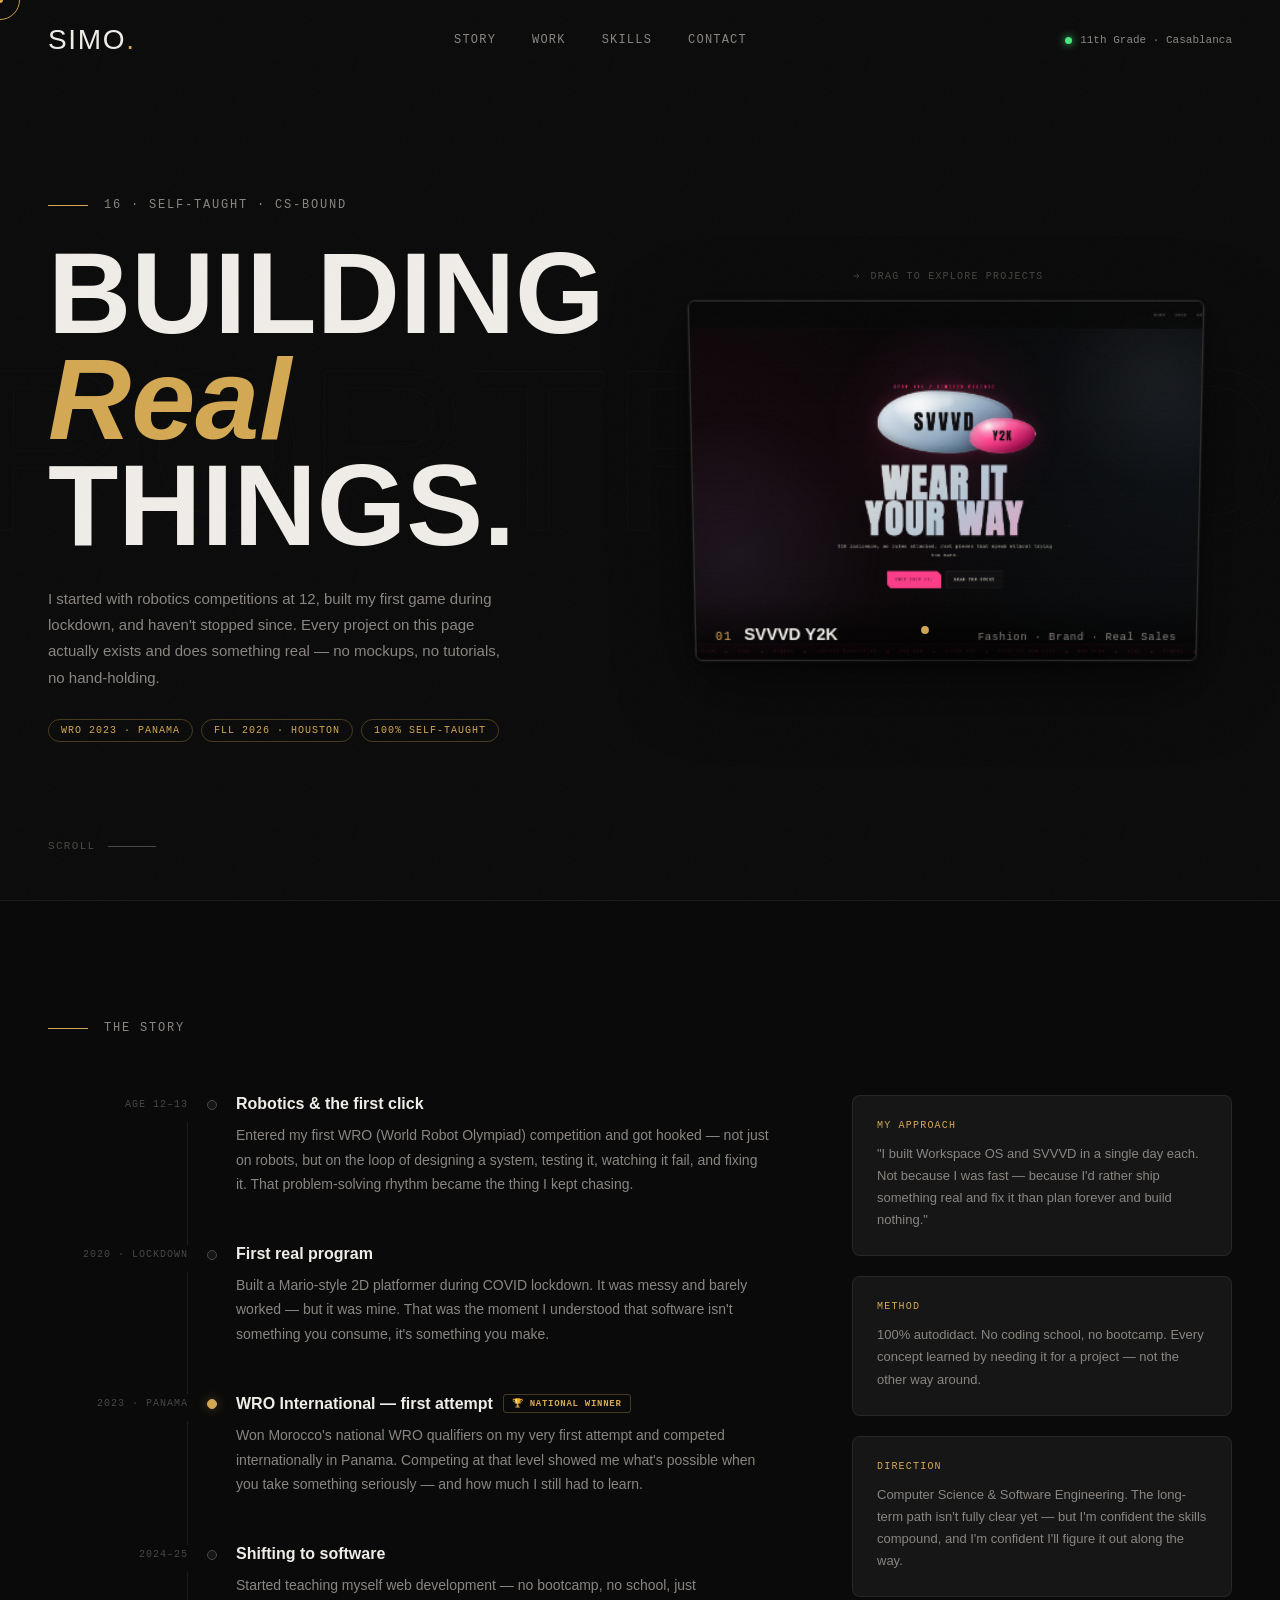
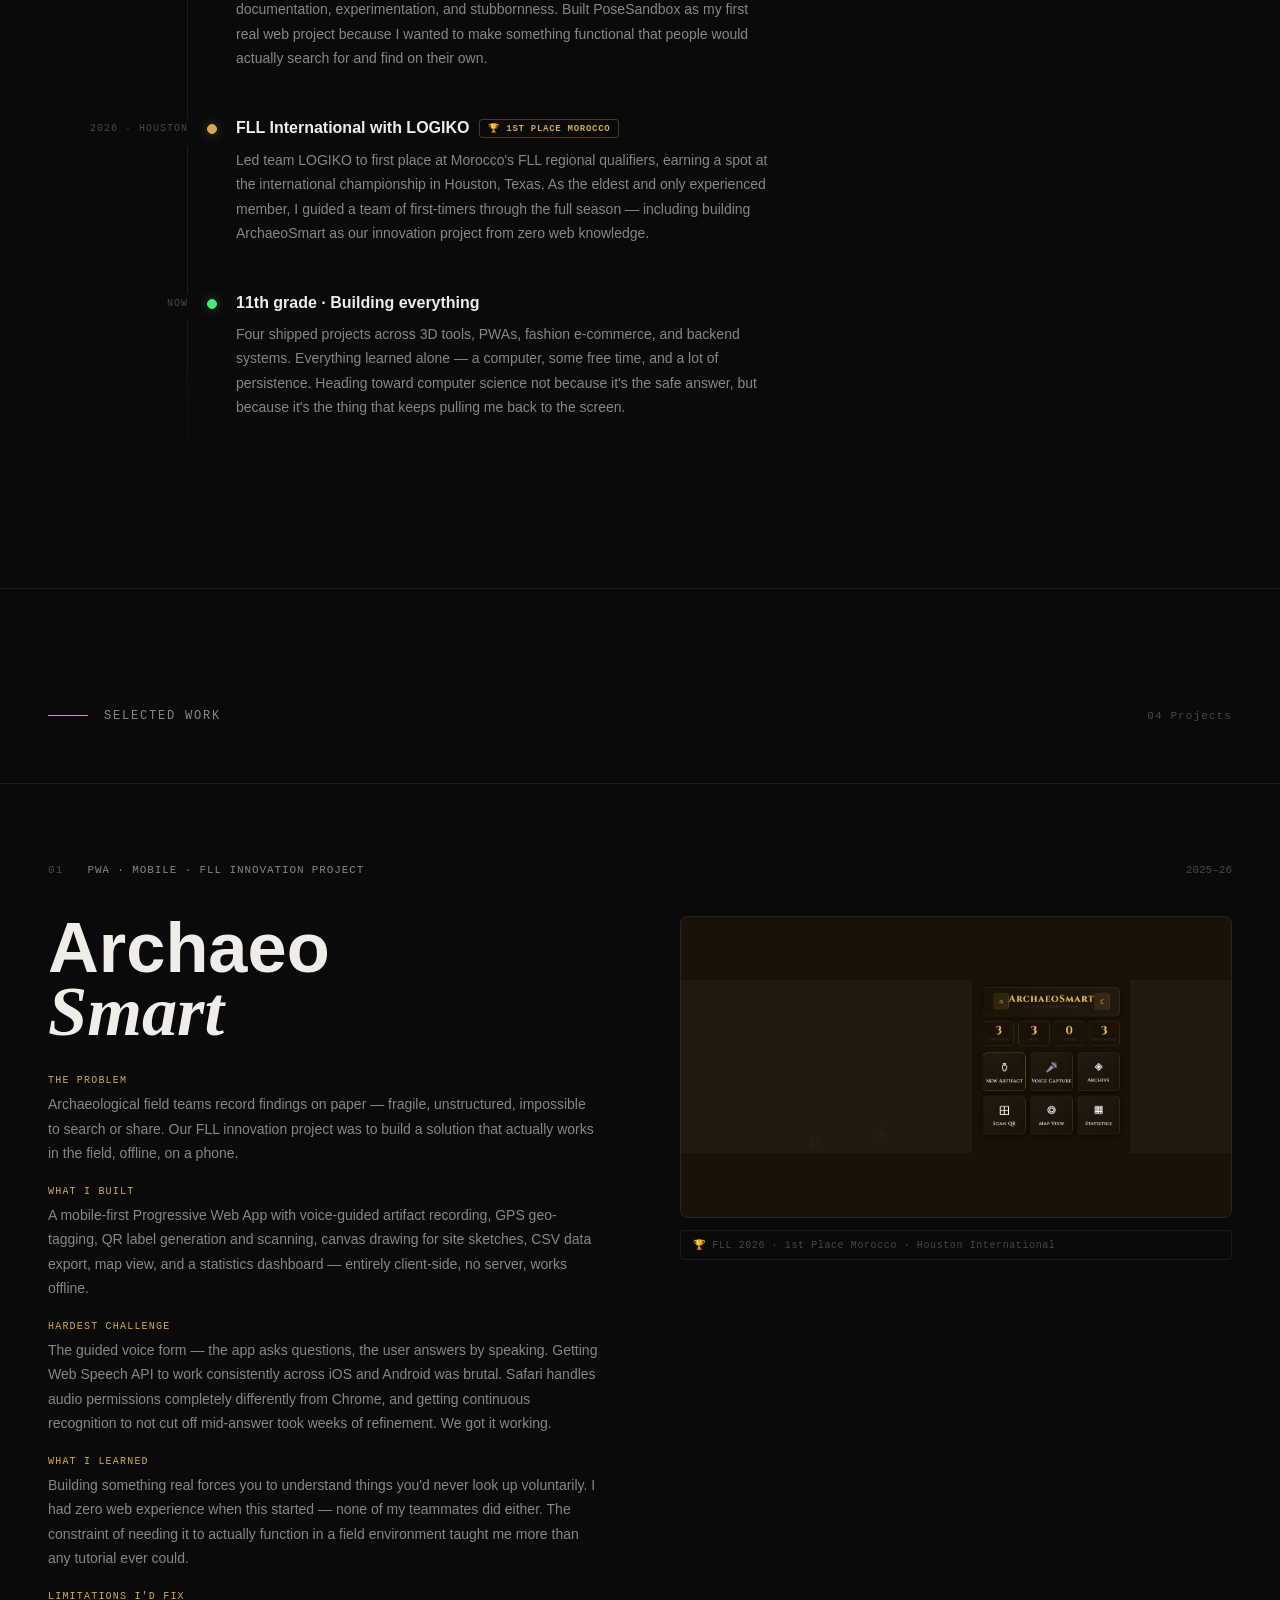
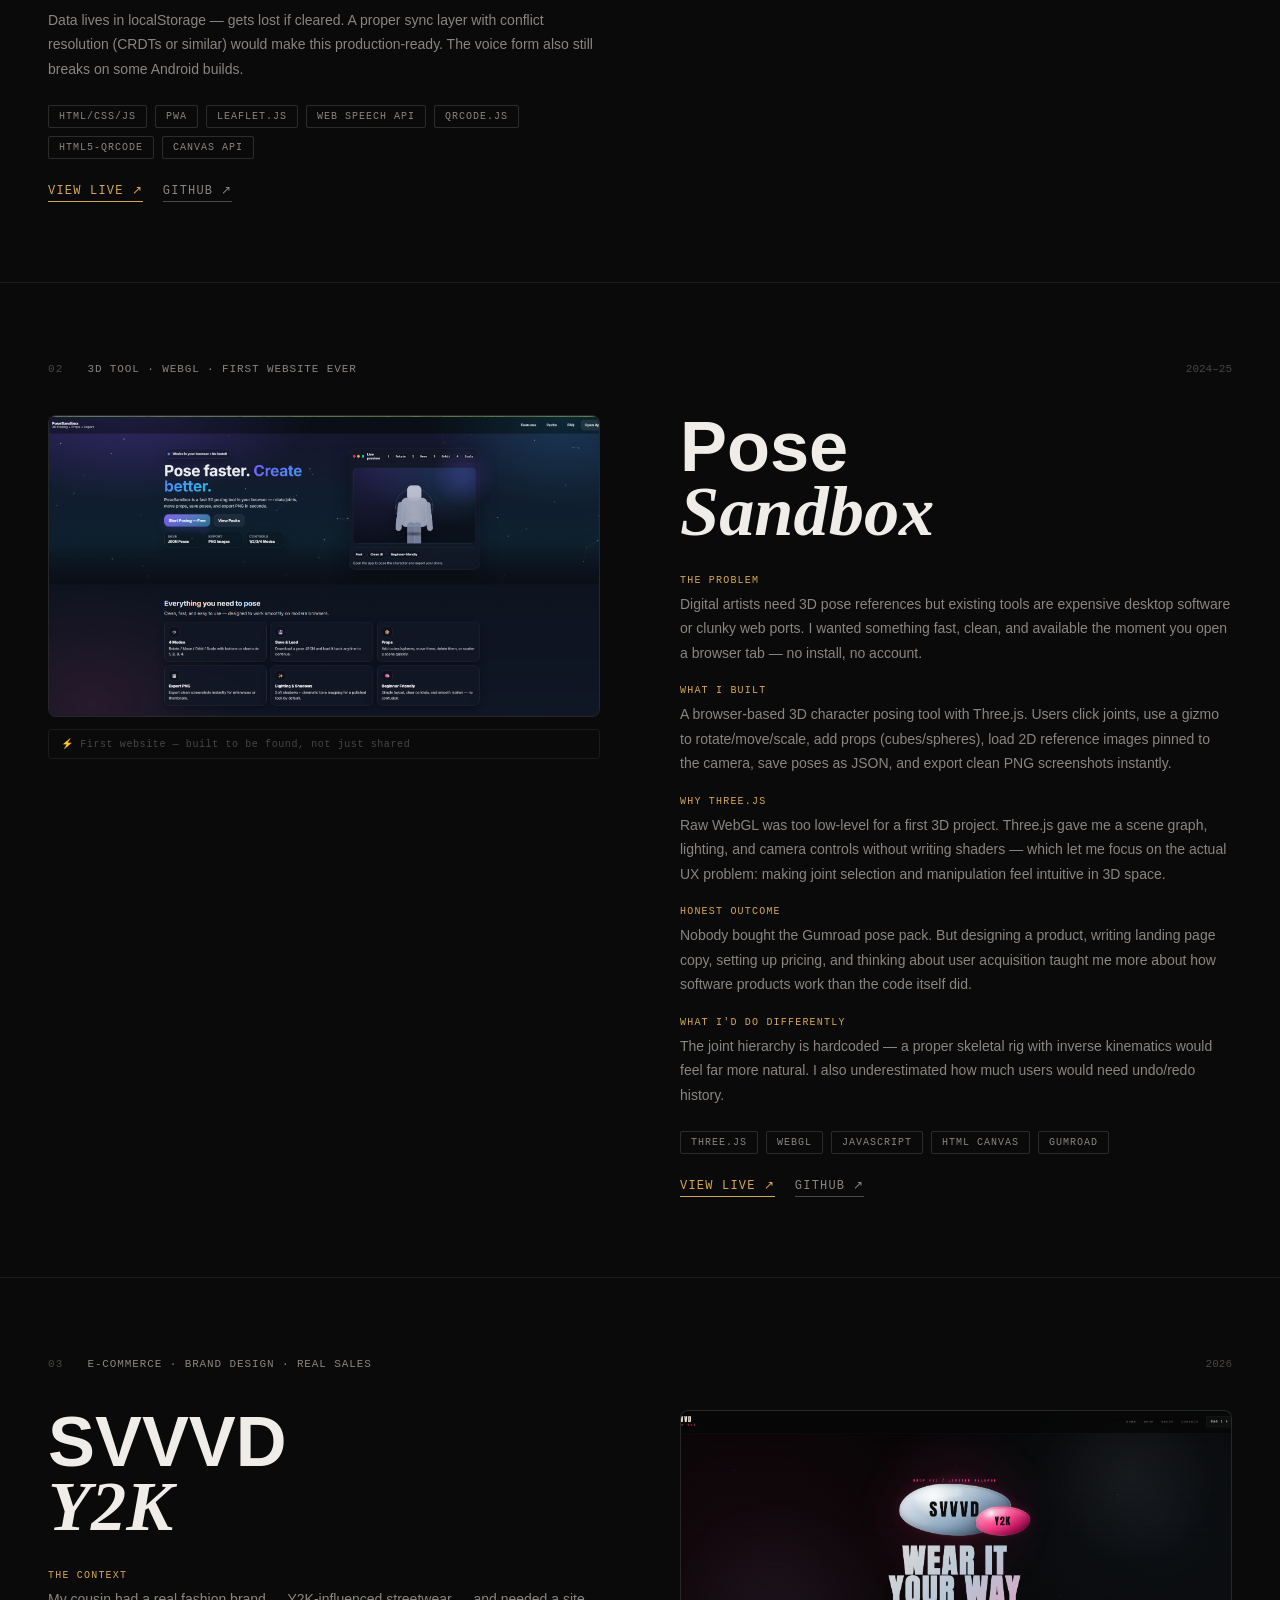
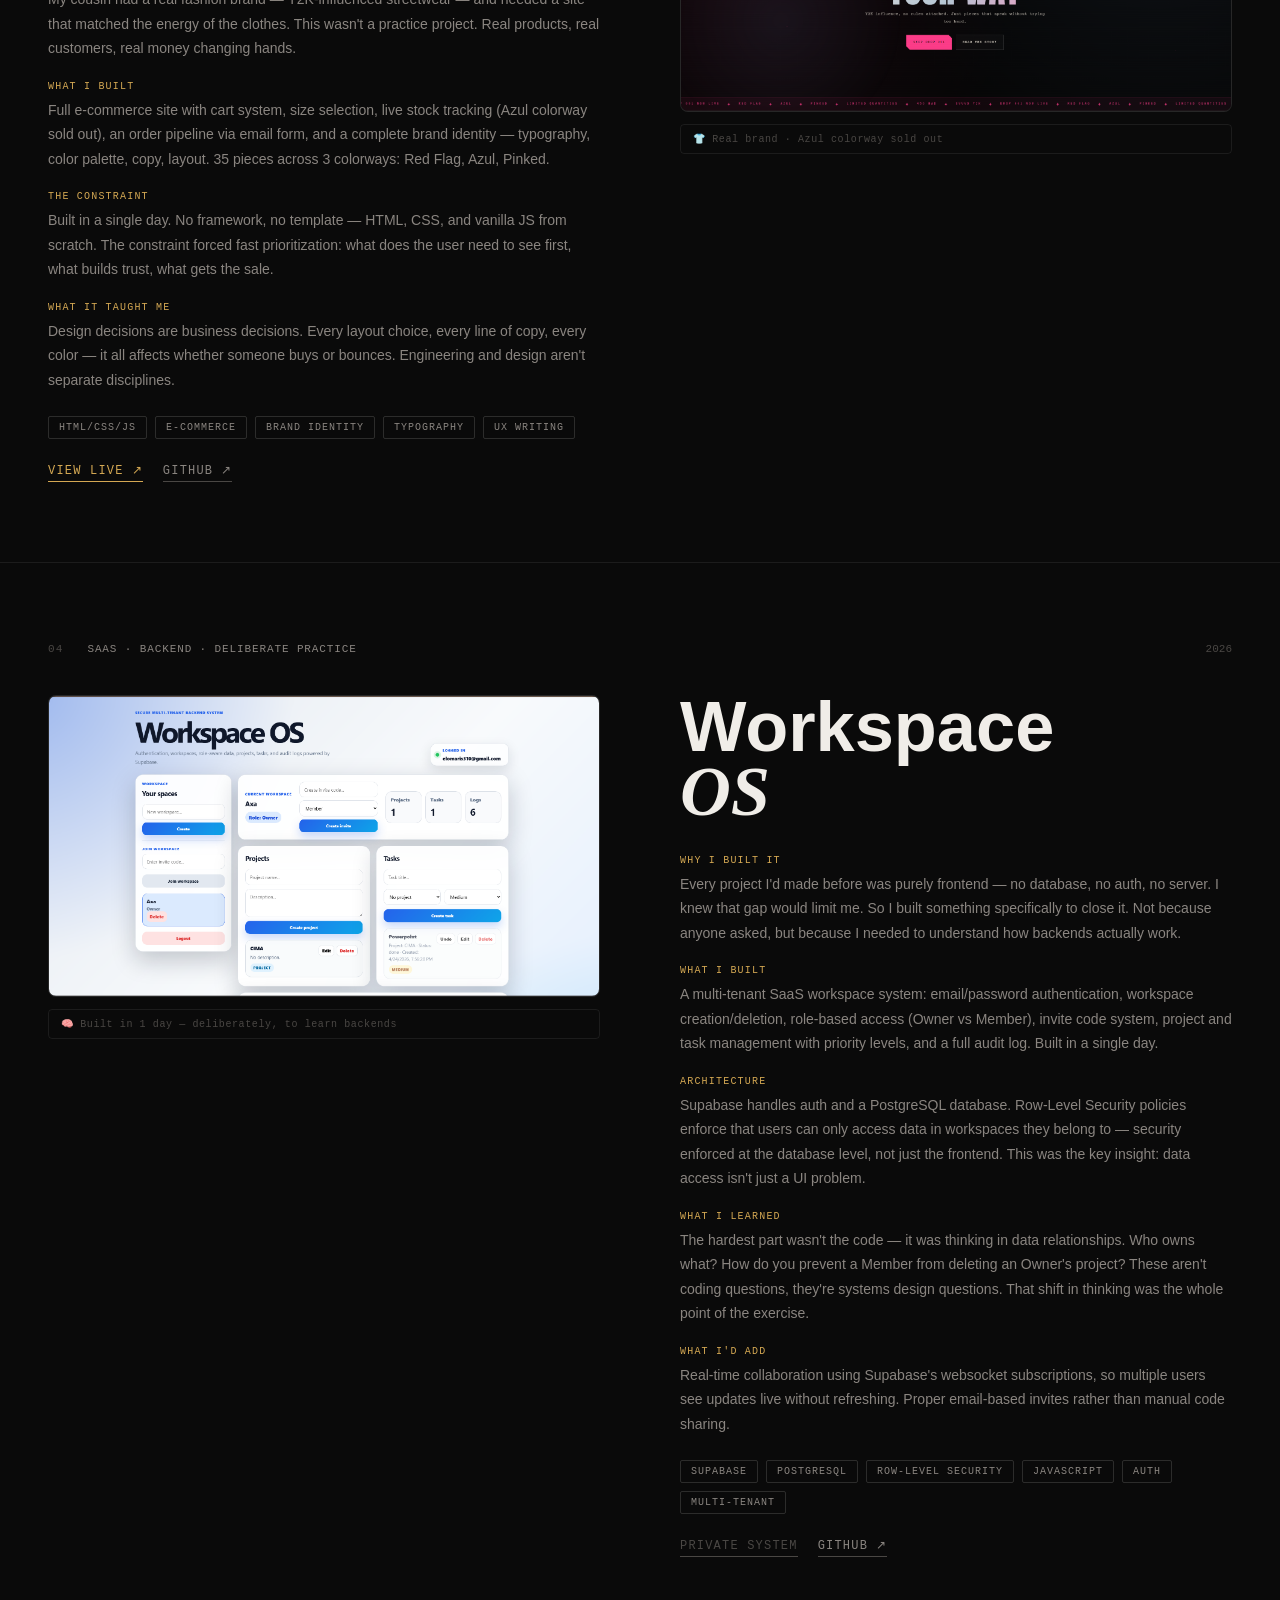
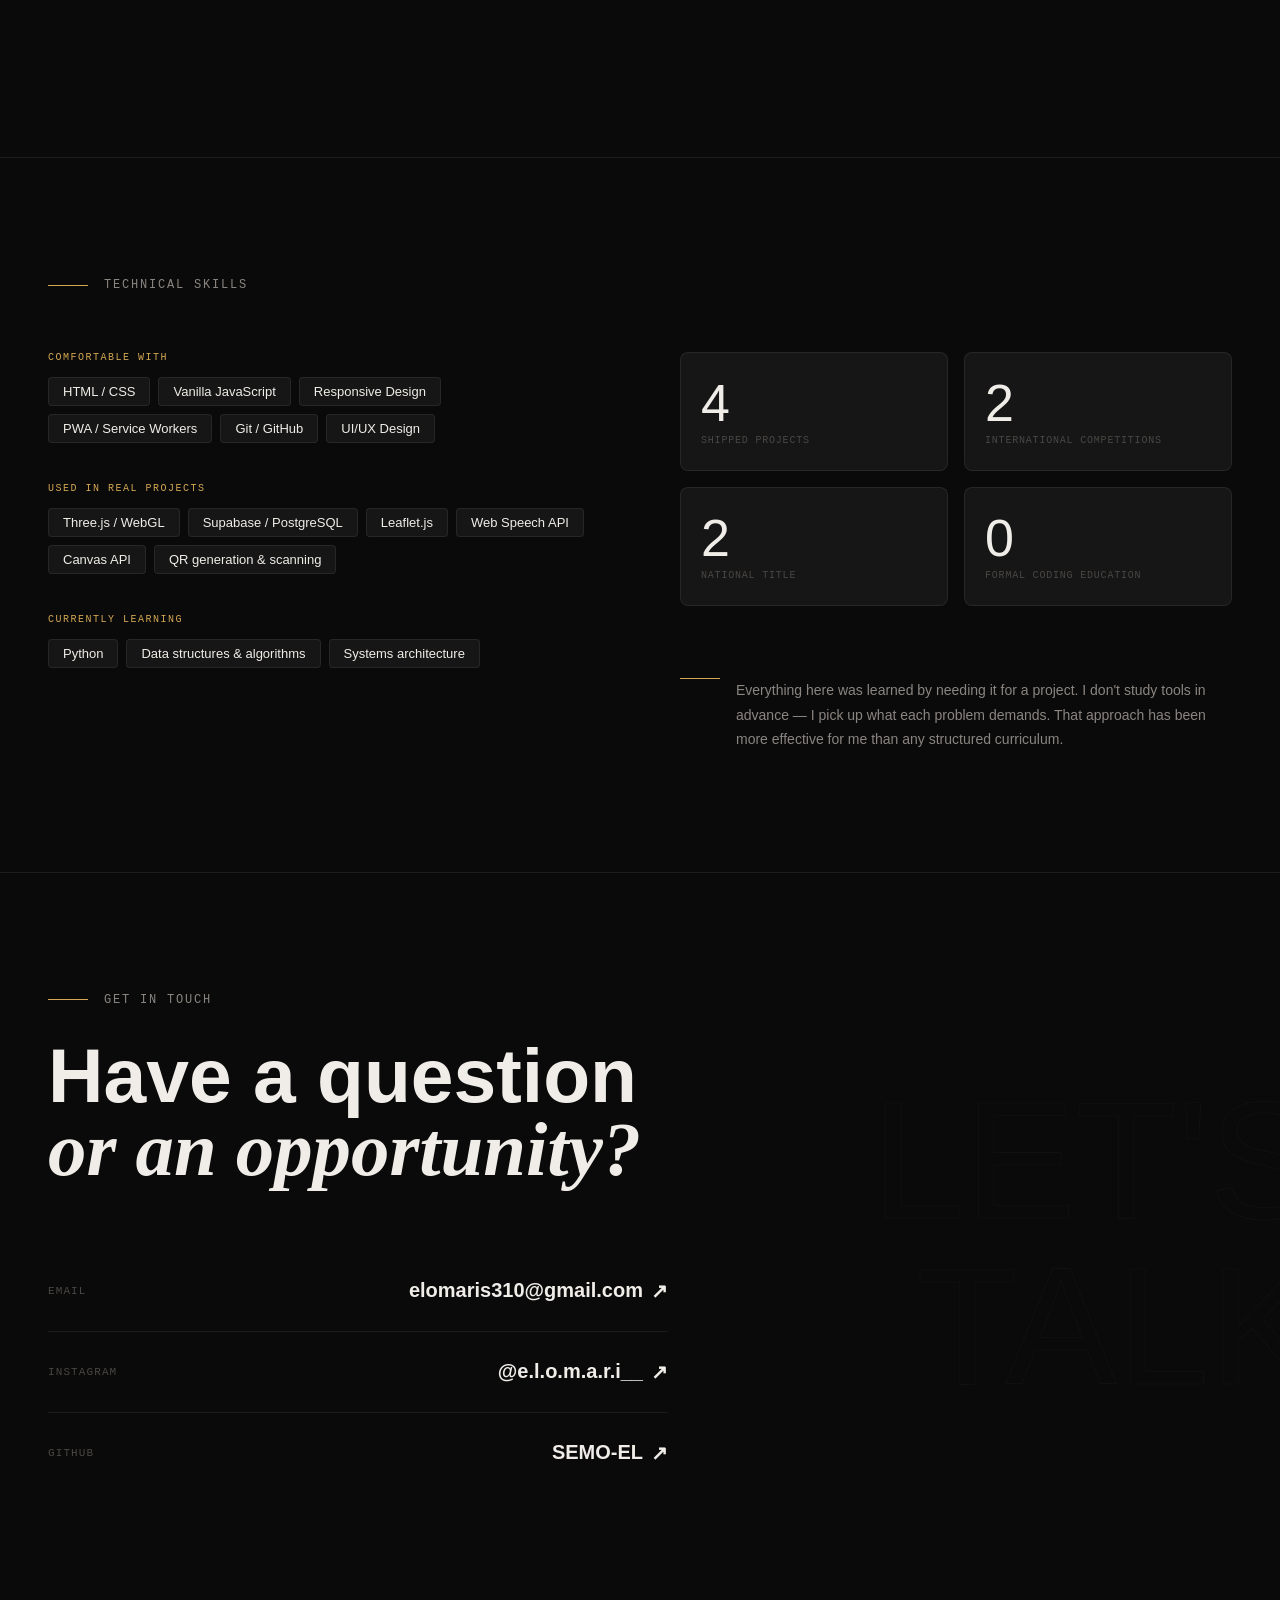
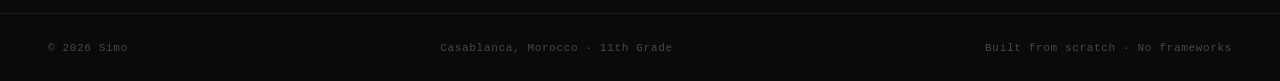
==== commit c7c00476: "Update national title in index.html" ====
--- a/index.html
+++ b/index.html
@@ -455,8 +455,8 @@
             <span class="ss-label">International competitions</span>
           </div>
           <div class="ss-item">
-            <span class="ss-num">1</span>
-            <span class="ss-label">National title (WRO)</span>
+            <span class="ss-num">2</span>
+            <span class="ss-label">National title </span>
           </div>
           <div class="ss-item">
             <span class="ss-num">0</span>
--- a/style.css
+++ b/style.css
@@ -1,6 +1,5 @@
 /* ============================================================
-   SIMO PORTFOLIO — CSS
-   Aesthetic: Dark editorial luxury + creative technologist
+   SIMO PORTFOLIO — CSS v2
    ============================================================ */
 
 :root {
@@ -24,1155 +23,348 @@
   --font-mono: 'Space Mono', monospace;
 }
 
-/* RESET */
 *, *::before, *::after { box-sizing: border-box; margin: 0; padding: 0; }
 html { scroll-behavior: smooth; }
-body {
-  background: var(--bg);
-  color: var(--fg);
-  font-family: var(--font-sans);
-  overflow-x: hidden;
-  cursor: none;
-}
+body { background: var(--bg); color: var(--fg); font-family: var(--font-sans); overflow-x: hidden; cursor: none; }
 a { color: inherit; text-decoration: none; }
 
 .line-accent {
   display: inline-block;
-  width: 40px;
-  height: 1px;
+  width: 40px; height: 1px;
   background: var(--accent);
   flex-shrink: 0;
 }
-
-/* NOISE OVERLAY */
+.italic { font-family: var(--font-serif); font-style: italic; }
+
+/* NOISE */
 .noise {
-  position: fixed;
-  inset: 0;
-  pointer-events: none;
-  z-index: 9999;
-  opacity: 0.035;
+  position: fixed; inset: 0; pointer-events: none; z-index: 9999; opacity: 0.035;
   background-image: url("data:image/svg+xml,%3Csvg viewBox='0 0 256 256' xmlns='http://www.w3.org/2000/svg'%3E%3Cfilter id='n'%3E%3CfeTurbulence type='fractalNoise' baseFrequency='0.9' numOctaves='4' stitchTiles='stitch'/%3E%3C/filter%3E%3Crect width='100%25' height='100%25' filter='url(%23n)'/%3E%3C/svg%3E");
   background-size: 256px 256px;
 }
 
-/* CUSTOM CURSOR */
+/* CURSOR */
 .cursor {
-  width: 40px; height: 40px;
-  border: 1px solid var(--accent);
-  border-radius: 50%;
-  position: fixed;
-  top: 0; left: 0;
-  pointer-events: none;
-  z-index: 10000;
-  transform: translate(-50%, -50%);
-  transition: transform 0.12s ease, width 0.2s ease, height 0.2s ease, border-color 0.2s ease;
+  width: 40px; height: 40px; border: 1px solid var(--accent); border-radius: 50%;
+  position: fixed; top: 0; left: 0; pointer-events: none; z-index: 10000;
+  transform: translate(-50%,-50%); transition: width .2s, height .2s, border-color .2s;
   mix-blend-mode: difference;
 }
 .cursor-dot {
-  width: 6px; height: 6px;
-  background: var(--accent);
-  border-radius: 50%;
-  position: fixed;
-  top: 0; left: 0;
-  pointer-events: none;
-  z-index: 10001;
-  transform: translate(-50%, -50%);
-  transition: transform 0.04s ease;
-}
-body.cursor-hover .cursor {
-  width: 64px; height: 64px;
-  border-color: var(--fg);
-}
-
-/* ============================================================
-   NAV
-   ============================================================ */
+  width: 6px; height: 6px; background: var(--accent); border-radius: 50%;
+  position: fixed; top: 0; left: 0; pointer-events: none; z-index: 10001;
+  transform: translate(-50%,-50%); transition: transform .04s;
+}
+body.cursor-hover .cursor { width: 64px; height: 64px; border-color: var(--fg); }
+
+/* NAV */
 .nav {
-  position: fixed;
-  top: 0; left: 0; right: 0;
-  z-index: 100;
-  display: flex;
-  align-items: center;
-  justify-content: space-between;
-  padding: 24px 48px;
-  transition: background 0.3s ease, backdrop-filter 0.3s ease;
-}
-.nav.scrolled {
-  background: rgba(10,10,10,0.85);
-  backdrop-filter: blur(12px);
-  border-bottom: 1px solid var(--border);
-}
-.nav-logo {
-  font-family: var(--font-display);
-  font-size: 28px;
-  letter-spacing: 0.06em;
-  color: var(--fg);
-}
+  position: fixed; top: 0; left: 0; right: 0; z-index: 100;
+  display: flex; align-items: center; justify-content: space-between;
+  padding: 24px 48px; transition: background .3s, backdrop-filter .3s;
+}
+.nav.scrolled { background: rgba(10,10,10,0.88); backdrop-filter: blur(14px); border-bottom: 1px solid var(--border); }
+.nav-logo { font-family: var(--font-display); font-size: 28px; letter-spacing: .06em; }
 .nav-logo .accent { color: var(--accent); }
-
-.nav-links {
-  display: flex;
-  gap: 36px;
-}
-.nav-links a {
-  font-family: var(--font-mono);
-  font-size: 12px;
-  letter-spacing: 0.1em;
-  text-transform: uppercase;
-  color: var(--fg2);
-  transition: color 0.2s ease;
-}
+.nav-links { display: flex; gap: 36px; }
+.nav-links a { font-family: var(--font-mono); font-size: 12px; letter-spacing: .1em; text-transform: uppercase; color: var(--fg2); transition: color .2s; }
 .nav-links a:hover { color: var(--fg); }
-
-.nav-status {
-  display: flex;
-  align-items: center;
-  gap: 8px;
-  font-family: var(--font-mono);
-  font-size: 11px;
-  color: var(--fg2);
-  letter-spacing: 0.04em;
-}
-.status-dot {
-  width: 7px; height: 7px;
-  background: var(--green);
-  border-radius: 50%;
-  box-shadow: 0 0 8px var(--green);
-  animation: pulse 2s infinite;
-}
-@keyframes pulse {
-  0%, 100% { opacity: 1; }
-  50% { opacity: 0.4; }
-}
-
-/* ============================================================
-   HERO
-   ============================================================ */
+.nav-status { display: flex; align-items: center; gap: 8px; font-family: var(--font-mono); font-size: 11px; color: var(--fg2); }
+.status-dot { width: 7px; height: 7px; background: var(--green); border-radius: 50%; box-shadow: 0 0 8px var(--green); animation: pulse 2s infinite; }
+@keyframes pulse { 0%,100%{opacity:1} 50%{opacity:.4} }
+
+/* HERO */
 .hero {
-  min-height: 100vh;
-  display: grid;
-  grid-template-columns: 1fr 1fr;
-  align-items: center;
-  padding: 120px 48px 80px;
-  position: relative;
-  overflow: hidden;
-  gap: 40px;
-}
-
-.hero-left {
-  display: flex;
-  flex-direction: column;
-  justify-content: center;
-  z-index: 2;
-}
-
+  min-height: 100vh; display: grid; grid-template-columns: 1fr 1fr;
+  align-items: center; padding: 120px 48px 80px; position: relative; overflow: hidden; gap: 40px;
+}
+.hero-left { display: flex; flex-direction: column; justify-content: center; z-index: 2; }
 .hero-eyebrow {
-  display: flex;
-  align-items: center;
-  gap: 16px;
-  font-family: var(--font-mono);
-  font-size: 12px;
-  letter-spacing: 0.15em;
-  text-transform: uppercase;
-  color: var(--fg2);
-  margin-bottom: 32px;
-  animation: fadeUp 0.8s ease both;
-}
-
-.hero-title {
-  display: flex;
-  flex-direction: column;
-  margin-bottom: 40px;
-}
+  display: flex; align-items: center; gap: 16px; font-family: var(--font-mono);
+  font-size: 12px; letter-spacing: .15em; text-transform: uppercase; color: var(--fg2);
+  margin-bottom: 28px; animation: fadeUp .8s ease both;
+}
+.hero-title { display: flex; flex-direction: column; margin-bottom: 28px; }
 .title-line {
-  font-family: var(--font-display);
-  font-size: clamp(70px, 9vw, 155px);
-  line-height: 0.92;
-  letter-spacing: -0.01em;
-  color: var(--fg);
-  opacity: 0;
-  transform: translateY(40px);
-  animation: fadeUp 0.9s ease both;
-}
-.title-line:nth-child(1) { animation-delay: 0.1s; }
-.title-line:nth-child(2) { animation-delay: 0.2s; color: var(--accent); }
-.title-line:nth-child(3) { animation-delay: 0.3s; }
-
-.italic { font-family: var(--font-serif); font-style: italic; }
-
-.hero-sub {
-  display: flex;
-  gap: 48px;
-  animation: fadeUp 0.9s 0.5s ease both;
-  opacity: 0;
-}
-.hero-sub p {
-  font-family: var(--font-mono);
-  font-size: 12px;
-  letter-spacing: 0.08em;
-  color: var(--fg2);
-  text-transform: uppercase;
-}
+  font-family: var(--font-display); font-size: clamp(70px,9vw,155px); line-height: .92;
+  color: var(--fg); opacity: 0; transform: translateY(40px); animation: fadeUp .9s ease both;
+}
+.title-line:nth-child(1){animation-delay:.1s}
+.title-line:nth-child(2){animation-delay:.2s;color:var(--accent)}
+.title-line:nth-child(3){animation-delay:.3s}
+
+.hero-statement {
+  font-family: var(--font-sans); font-size: 15px; line-height: 1.75; color: var(--fg2);
+  max-width: 460px; margin-bottom: 28px;
+  animation: fadeUp .9s .45s ease both; opacity: 0;
+}
+.hero-pills {
+  display: flex; flex-wrap: wrap; gap: 8px;
+  animation: fadeUp .9s .55s ease both; opacity: 0;
+}
+.hero-pills span {
+  font-family: var(--font-mono); font-size: 10px; letter-spacing: .1em; text-transform: uppercase;
+  color: var(--accent); border: 1px solid rgba(212,168,83,.3); padding: 5px 12px; border-radius: 100px;
+}
+
+/* BOOK */
+.book-wrapper {
+  position: relative; display: flex; flex-direction: column; align-items: center;
+  justify-content: center; z-index: 2; animation: fadeUp 1s .4s ease both; opacity: 0; user-select: none;
+}
+.book-hint {
+  display: flex; align-items: center; gap: 8px; font-family: var(--font-mono);
+  font-size: 10px; letter-spacing: .12em; text-transform: uppercase; color: var(--fg3);
+  margin-bottom: 24px; transition: opacity .5s;
+}
+.book-hint.hidden{opacity:0}
+.book-scene { perspective: 1200px; width: 420px; height: 300px; cursor: grab; }
+.book-scene:active{cursor:grabbing}
+.book { width:100%; height:100%; position:relative; transform-style:preserve-3d; transform:rotateY(0deg) rotateX(-6deg); will-change:transform; }
+.book-face {
+  position:absolute; inset:0; backface-visibility:hidden; -webkit-backface-visibility:hidden;
+  border-radius:6px; overflow:hidden; border:1px solid var(--border2);
+  box-shadow:0 0 0 1px rgba(255,255,255,.04),0 20px 60px rgba(0,0,0,.6),0 4px 12px rgba(0,0,0,.4);
+}
+.book-face[data-index="0"]{transform:rotateY(0deg) translateZ(210px)}
+.book-face[data-index="1"]{transform:rotateY(90deg) translateZ(210px)}
+.book-face[data-index="2"]{transform:rotateY(180deg) translateZ(210px)}
+.book-face[data-index="3"]{transform:rotateY(270deg) translateZ(210px)}
+.book-face img { width:100%; height:100%; object-fit:cover; object-position:top; display:block; pointer-events:none; }
+.book-face[data-index="2"] img { object-fit:contain; object-position:center; background:#1a1208; }
+.book-face-label {
+  position:absolute; bottom:0; left:0; right:0;
+  background:linear-gradient(transparent,rgba(0,0,0,.85)); padding:24px 16px 14px;
+  display:flex; align-items:baseline; gap:10px;
+}
+.bfl-num{font-family:var(--font-mono);font-size:10px;color:var(--accent);letter-spacing:.1em}
+.bfl-name{font-family:var(--font-sans);font-size:14px;font-weight:700;color:var(--fg);flex:1}
+.bfl-tag{font-family:var(--font-mono);font-size:9px;color:var(--fg2);letter-spacing:.06em}
+.book-shadow{width:320px;height:30px;background:radial-gradient(ellipse,rgba(0,0,0,.6) 0%,transparent 70%);margin-top:8px;border-radius:50%;filter:blur(8px)}
+.book-dots{display:flex;gap:8px;margin-top:20px}
+.book-dot{width:6px;height:6px;border-radius:50%;background:var(--fg3);cursor:pointer;transition:background .3s,transform .3s}
+.book-dot.active{background:var(--accent);transform:scale(1.3)}
 
 .hero-scroll {
-  position: absolute;
-  bottom: 48px;
-  left: 48px;
-  display: flex;
-  align-items: center;
-  gap: 12px;
-  font-family: var(--font-mono);
-  font-size: 11px;
-  letter-spacing: 0.12em;
-  text-transform: uppercase;
-  color: var(--fg3);
-  animation: fadeUp 0.9s 0.7s ease both;
-  opacity: 0;
-  z-index: 2;
-}
-.scroll-line {
-  width: 48px; height: 1px;
-  background: var(--fg3);
-  position: relative;
-  overflow: hidden;
-}
-.scroll-line::after {
-  content: '';
-  position: absolute;
-  top: 0; left: -100%;
-  width: 100%; height: 100%;
-  background: var(--accent);
-  animation: scrollSlide 2s 1.5s ease infinite;
-}
-@keyframes scrollSlide {
-  0% { left: -100%; }
-  100% { left: 100%; }
-}
-
-.hero-bg-text {
-  position: absolute;
-  right: -20px;
-  top: 50%;
-  transform: translateY(-50%);
-  font-family: var(--font-display);
-  font-size: clamp(120px, 18vw, 280px);
-  color: transparent;
-  -webkit-text-stroke: 1px rgba(240,237,232,0.025);
-  line-height: 1;
-  pointer-events: none;
-  user-select: none;
-  letter-spacing: 0.02em;
-  z-index: 0;
-}
-
-/* ============================================================
-   3D BOOK
-   ============================================================ */
-.book-wrapper {
-  position: relative;
-  display: flex;
-  flex-direction: column;
-  align-items: center;
-  justify-content: center;
-  z-index: 2;
-  animation: fadeUp 1s 0.4s ease both;
-  opacity: 0;
-  user-select: none;
-}
-
-.book-hint {
-  display: flex;
-  align-items: center;
-  gap: 8px;
-  font-family: var(--font-mono);
-  font-size: 10px;
-  letter-spacing: 0.12em;
-  text-transform: uppercase;
-  color: var(--fg3);
-  margin-bottom: 24px;
-  transition: opacity 0.5s ease;
-}
-.book-hint.hidden { opacity: 0; }
-
-.book-scene {
-  perspective: 1200px;
-  width: 420px;
-  height: 300px;
-  cursor: grab;
-}
-.book-scene:active { cursor: grabbing; }
-
-.book {
-  width: 100%;
-  height: 100%;
-  position: relative;
-  transform-style: preserve-3d;
-  transform: rotateY(0deg) rotateX(-6deg);
-  transition: transform 0.05s linear;
-  will-change: transform;
-}
-
-.book-face {
-  position: absolute;
-  inset: 0;
-  backface-visibility: hidden;
-  -webkit-backface-visibility: hidden;
-  border-radius: 6px;
-  overflow: hidden;
-  border: 1px solid var(--border2);
-  box-shadow:
-    0 0 0 1px rgba(255,255,255,0.04),
-    0 20px 60px rgba(0,0,0,0.6),
-    0 4px 12px rgba(0,0,0,0.4);
-}
-
-.book-face[data-index="0"] { transform: rotateY(0deg)   translateZ(210px); }
-.book-face[data-index="1"] { transform: rotateY(90deg)  translateZ(210px); }
-.book-face[data-index="2"] { transform: rotateY(180deg) translateZ(210px); }
-.book-face[data-index="3"] { transform: rotateY(270deg) translateZ(210px); }
-
-.book-face img {
-  width: 100%;
-  height: 100%;
-  object-fit: cover;
-  object-position: top;
-  display: block;
-  pointer-events: none;
-}
-
-.book-face[data-index="2"] img {
-  object-fit: contain;
-  object-position: center;
-  background: #1a1208;
-}
-
-.book-face-label {
-  position: absolute;
-  bottom: 0; left: 0; right: 0;
-  background: linear-gradient(transparent, rgba(0,0,0,0.85));
-  padding: 24px 16px 14px;
-  display: flex;
-  align-items: baseline;
-  gap: 10px;
-}
-.bfl-num {
-  font-family: var(--font-mono);
-  font-size: 10px;
-  color: var(--accent);
-  letter-spacing: 0.1em;
-}
-.bfl-name {
-  font-family: var(--font-sans);
-  font-size: 14px;
-  font-weight: 700;
-  color: var(--fg);
-  flex: 1;
-}
-.bfl-tag {
-  font-family: var(--font-mono);
-  font-size: 9px;
-  color: var(--fg2);
-  letter-spacing: 0.06em;
-}
-
-/* Shadow under book */
-.book-shadow {
-  width: 320px;
-  height: 30px;
-  background: radial-gradient(ellipse, rgba(0,0,0,0.6) 0%, transparent 70%);
-  margin-top: 8px;
-  border-radius: 50%;
-  filter: blur(8px);
-}
-
-/* Dot indicators */
-.book-dots {
-  display: flex;
-  gap: 8px;
-  margin-top: 20px;
-}
-.book-dot {
-  width: 6px; height: 6px;
-  border-radius: 50%;
-  background: var(--fg3);
-  cursor: pointer;
-  transition: background 0.3s ease, transform 0.3s ease;
-}
-.book-dot.active {
-  background: var(--accent);
-  transform: scale(1.3);
-}
-
-@keyframes fadeUp {
-  from { opacity: 0; transform: translateY(30px); }
-  to { opacity: 1; transform: translateY(0); }
-}
-
-/* ============================================================
-   SECTION SHARED
-   ============================================================ */
-.section-header {
-  display: flex;
-  align-items: center;
-  justify-content: space-between;
-  padding: 0 48px;
-  margin-bottom: 60px;
-}
-.section-label {
-  display: flex;
-  align-items: center;
-  gap: 16px;
-  font-family: var(--font-mono);
-  font-size: 12px;
-  letter-spacing: 0.15em;
-  text-transform: uppercase;
-  color: var(--fg2);
-}
-.section-count {
-  font-family: var(--font-mono);
-  font-size: 11px;
-  color: var(--fg3);
-  letter-spacing: 0.1em;
-}
+  position:absolute; bottom:48px; left:48px; display:flex; align-items:center; gap:12px;
+  font-family:var(--font-mono); font-size:11px; letter-spacing:.12em; text-transform:uppercase;
+  color:var(--fg3); animation:fadeUp .9s .7s ease both; opacity:0; z-index:2;
+}
+.scroll-line{width:48px;height:1px;background:var(--fg3);position:relative;overflow:hidden}
+.scroll-line::after{content:'';position:absolute;top:0;left:-100%;width:100%;height:100%;background:var(--accent);animation:scrollSlide 2s 1.5s ease infinite}
+@keyframes scrollSlide{0%{left:-100%}100%{left:100%}}
+.hero-bg-text{position:absolute;right:-20px;top:50%;transform:translateY(-50%);font-family:var(--font-display);font-size:clamp(120px,18vw,280px);color:transparent;-webkit-text-stroke:1px rgba(240,237,232,.025);line-height:1;pointer-events:none;user-select:none;z-index:0}
+
+@keyframes fadeUp{from{opacity:0;transform:translateY(30px)}to{opacity:1;transform:translateY(0)}}
+
+/* SECTION HEADER */
+.section-header{display:flex;align-items:center;justify-content:space-between;padding:0 48px;margin-bottom:60px}
+.section-label{display:flex;align-items:center;gap:16px;font-family:var(--font-mono);font-size:12px;letter-spacing:.15em;text-transform:uppercase;color:var(--fg2)}
+.section-count{font-family:var(--font-mono);font-size:11px;color:var(--fg3);letter-spacing:.1em}
+
+/* ============================================================
+   STORY / TIMELINE
+   ============================================================ */
+.story { padding: 120px 0; border-top: 1px solid var(--border); }
+.story-body { display: grid; grid-template-columns: 1fr 380px; gap: 80px; padding: 0 48px; align-items: start; }
+
+.story-timeline { display: flex; flex-direction: column; gap: 0; }
+
+.tl-item { display: grid; grid-template-columns: 140px 1fr; gap: 24px; }
+
+.tl-left { display: flex; flex-direction: column; align-items: flex-end; padding-top: 4px; }
+.tl-year { font-family: var(--font-mono); font-size: 10px; letter-spacing: .1em; text-transform: uppercase; color: var(--fg3); text-align: right; white-space: nowrap; margin-bottom: 12px; }
+.tl-line { flex: 1; width: 1px; background: var(--border); margin-left: auto; min-height: 40px; }
+.tl-line--end { background: linear-gradient(var(--border), transparent); }
+
+.tl-content { position: relative; padding-left: 24px; padding-bottom: 48px; }
+.tl-marker {
+  position: absolute; left: -5px; top: 5px;
+  width: 10px; height: 10px; border-radius: 50%;
+  background: var(--bg3); border: 1px solid var(--fg3);
+}
+.tl-marker--gold { background: var(--accent); border-color: var(--accent); box-shadow: 0 0 12px rgba(212,168,83,.4); }
+.tl-marker--now { background: var(--green); border-color: var(--green); box-shadow: 0 0 12px rgba(74,232,122,.4); animation: pulse 2s infinite; }
+
+.tl-title {
+  font-family: var(--font-sans); font-size: 16px; font-weight: 700; color: var(--fg);
+  margin-bottom: 10px; display: flex; align-items: center; gap: 10px; flex-wrap: wrap;
+}
+.tl-badge {
+  font-family: var(--font-mono); font-size: 9px; letter-spacing: .08em; text-transform: uppercase;
+  color: var(--accent); border: 1px solid rgba(212,168,83,.3); padding: 3px 8px; border-radius: 3px;
+  font-style: normal;
+}
+.tl-text { font-family: var(--font-sans); font-size: 14px; line-height: 1.75; color: var(--fg2); }
+
+/* Story aside */
+.story-aside { display: flex; flex-direction: column; gap: 20px; position: sticky; top: 100px; }
+.aside-card { background: var(--bg3); border: 1px solid var(--border); border-radius: 8px; padding: 24px; }
+.aside-label { display: block; font-family: var(--font-mono); font-size: 10px; letter-spacing: .12em; text-transform: uppercase; color: var(--accent); margin-bottom: 12px; }
+.aside-text { font-family: var(--font-sans); font-size: 13px; line-height: 1.7; color: var(--fg2); }
 
 /* ============================================================
    WORK / PROJECTS
    ============================================================ */
-.work {
-  padding: 120px 0;
-}
-
-.project {
-  padding: 80px 48px;
-  border-top: 1px solid var(--border);
-  position: relative;
-  transition: background 0.4s ease;
-}
-.project::before {
-  content: '';
-  position: absolute;
-  inset: 0;
-  opacity: 0;
-  transition: opacity 0.4s ease;
-  pointer-events: none;
-}
-.project:hover::before { opacity: 1; }
-
-.project--svvvd::before { background: radial-gradient(ellipse at 20% 50%, rgba(232,69,69,0.04) 0%, transparent 70%); }
-.project--pose::before { background: radial-gradient(ellipse at 80% 50%, rgba(74,122,232,0.04) 0%, transparent 70%); }
-.project--archeo::before { background: radial-gradient(ellipse at 20% 50%, rgba(212,168,83,0.05) 0%, transparent 70%); }
-.project--workspace::before { background: radial-gradient(ellipse at 80% 50%, rgba(74,232,122,0.04) 0%, transparent 70%); }
-
-.project-meta {
-  display: flex;
-  align-items: center;
-  gap: 24px;
-  margin-bottom: 40px;
-}
-.project-num {
-  font-family: var(--font-mono);
-  font-size: 11px;
-  color: var(--fg3);
-  letter-spacing: 0.1em;
-}
-.project-tag {
-  font-family: var(--font-mono);
-  font-size: 11px;
-  color: var(--fg2);
-  letter-spacing: 0.08em;
-  text-transform: uppercase;
-}
-.project-year {
-  font-family: var(--font-mono);
-  font-size: 11px;
-  color: var(--fg3);
-  margin-left: auto;
-}
-
-.project-body {
-  display: grid;
-  grid-template-columns: 1fr 1fr;
-  gap: 80px;
-  align-items: center;
-}
-.project-body--reverse {
-  direction: rtl;
-}
-.project-body--reverse > * { direction: ltr; }
-
-.project-title {
-  font-family: var(--font-display);
-  font-size: clamp(56px, 6vw, 100px);
-  line-height: 0.9;
-  letter-spacing: -0.01em;
-  margin-bottom: 24px;
-  color: var(--fg);
-}
-
-.project-desc {
-  font-family: var(--font-sans);
-  font-size: 15px;
-  line-height: 1.7;
-  color: var(--fg2);
-  margin-bottom: 28px;
-  max-width: 480px;
-}
-
-.project-tags {
-  display: flex;
-  flex-wrap: wrap;
-  gap: 8px;
-  margin-bottom: 36px;
-}
+.work { padding: 120px 0; border-top: 1px solid var(--border); }
+
+.project { padding: 80px 48px; border-top: 1px solid var(--border); position: relative; transition: background .4s; }
+.project::before { content:''; position:absolute; inset:0; opacity:0; transition:opacity .4s; pointer-events:none; }
+.project:hover::before{opacity:1}
+.project--svvvd::before{background:radial-gradient(ellipse at 20% 50%,rgba(232,69,69,.04) 0%,transparent 70%)}
+.project--pose::before{background:radial-gradient(ellipse at 80% 50%,rgba(74,122,232,.04) 0%,transparent 70%)}
+.project--archeo::before{background:radial-gradient(ellipse at 20% 50%,rgba(212,168,83,.05) 0%,transparent 70%)}
+.project--workspace::before{background:radial-gradient(ellipse at 80% 50%,rgba(74,232,122,.04) 0%,transparent 70%)}
+
+.project-meta { display:flex; align-items:center; gap:24px; margin-bottom:40px; }
+.project-num { font-family:var(--font-mono); font-size:11px; color:var(--fg3); letter-spacing:.1em; transition:color .2s; }
+.project:hover .project-num{color:var(--accent)}
+.project-tag { font-family:var(--font-mono); font-size:11px; color:var(--fg2); letter-spacing:.08em; text-transform:uppercase; }
+.project-year { font-family:var(--font-mono); font-size:11px; color:var(--fg3); margin-left:auto; }
+
+.project-body { display:grid; grid-template-columns:1fr 1fr; gap:80px; align-items:start; }
+.project-body--reverse { direction:rtl; }
+.project-body--reverse > * { direction:ltr; }
+
+.project-title { font-family:var(--font-display); font-size:clamp(48px,5.5vw,88px); line-height:.9; margin-bottom:32px; color:var(--fg); }
+
+/* Case study blocks */
+.case-block { margin-bottom: 20px; }
+.case-label {
+  display: block; font-family: var(--font-mono); font-size: 10px; letter-spacing: .12em;
+  text-transform: uppercase; color: var(--accent); margin-bottom: 6px;
+}
+.case-block p { font-family: var(--font-sans); font-size: 14px; line-height: 1.75; color: var(--fg2); }
+
+.project-tags { display:flex; flex-wrap:wrap; gap:8px; margin: 24px 0; }
 .project-tags span {
-  font-family: var(--font-mono);
-  font-size: 10px;
-  letter-spacing: 0.1em;
-  text-transform: uppercase;
-  color: var(--fg2);
-  border: 1px solid var(--border2);
-  padding: 5px 10px;
-  border-radius: 2px;
-}
-
+  font-family:var(--font-mono); font-size:10px; letter-spacing:.1em; text-transform:uppercase;
+  color:var(--fg2); border:1px solid var(--border2); padding:5px 10px; border-radius:2px;
+}
+
+.project-actions { display:flex; align-items:center; gap:20px; flex-wrap:wrap; margin-top:4px; }
 .project-link {
-  display: inline-flex;
-  align-items: center;
-  gap: 10px;
-  font-family: var(--font-mono);
-  font-size: 12px;
-  letter-spacing: 0.1em;
-  text-transform: uppercase;
-  color: var(--accent);
-  border-bottom: 1px solid var(--accent);
-  padding-bottom: 4px;
-  transition: gap 0.2s ease;
-}
-.project-link:hover { gap: 16px; }
-.project-link--disabled {
-  display: inline-flex;
-  align-items: center;
-  font-family: var(--font-mono);
-  font-size: 12px;
-  letter-spacing: 0.1em;
-  text-transform: uppercase;
-  color: var(--fg3);
-  border-bottom: 1px solid var(--fg3);
-  padding-bottom: 4px;
-}
-.arrow { display: inline-block; transition: transform 0.2s ease; }
-.project-link:hover .arrow { transform: translate(3px, -3px); }
-
-/* ============================================================
-   PROJECT VISUALS
-   ============================================================ */
-.project-visual { position: relative; }
-
+  display:inline-flex; align-items:center; gap:8px; font-family:var(--font-mono); font-size:12px;
+  letter-spacing:.1em; text-transform:uppercase; color:var(--accent); border-bottom:1px solid var(--accent);
+  padding-bottom:3px; transition:gap .2s;
+}
+.project-link:hover{gap:14px}
+.project-link:hover .arrow{transform:translate(3px,-3px)}
+.project-link--ghost { color:var(--fg2); border-bottom-color:var(--fg3); }
+.project-link--ghost:hover{color:var(--fg);border-bottom-color:var(--fg2)}
+.project-link--disabled { display:inline-flex; font-family:var(--font-mono); font-size:12px; letter-spacing:.1em; text-transform:uppercase; color:var(--fg3); border-bottom:1px solid var(--fg3); padding-bottom:3px; }
+.arrow{display:inline-block;transition:transform .2s}
+
+/* Project visual */
+.project-visual { position:relative; }
 .visual-frame {
-  background: var(--bg3);
-  border: 1px solid var(--border);
-  border-radius: 8px;
-  overflow: hidden;
-  transition: transform 0.4s ease, box-shadow 0.4s ease;
-}
-.project:hover .visual-frame {
-  transform: translateY(-4px);
-  box-shadow: 0 24px 60px rgba(0,0,0,0.5);
-}
-
-/* PROJECT SCREENSHOTS */
-.project-screenshot {
-  width: 100%;
-  height: 100%;
-  object-fit: cover;
-  object-position: top;
-  display: block;
-  min-height: 320px;
-  max-height: 420px;
-  transition: object-position 4s ease;
-}
-.project:hover .project-screenshot {
-  object-position: bottom;
-}
-
-/* SVVVD MOCK */
-.svvvd-hero-mock {
-  background: #0c0c0c;
-  min-height: 320px;
-  display: flex;
-  flex-direction: column;
-  align-items: center;
-  justify-content: center;
-  gap: 16px;
-  padding: 40px;
-  position: relative;
-  overflow: hidden;
-}
-.svvvd-hero-mock::before {
-  content: '';
-  position: absolute;
-  inset: 0;
-  background: radial-gradient(ellipse at 50% 30%, rgba(232,69,69,0.15), transparent 60%);
-}
-.svvvd-pill {
-  font-family: var(--font-display);
-  font-size: 28px;
-  letter-spacing: 0.1em;
-  padding: 10px 30px;
-  border-radius: 100px;
-  position: relative;
-  z-index: 1;
-}
-.pill-1 {
-  background: #b8c8d8;
-  color: #0c0c0c;
-  transform: rotate(-3deg);
-}
-.pill-2 {
-  background: #e84090;
-  color: #fff;
-  transform: rotate(2deg) translateX(20px) translateY(-8px);
-}
-.svvvd-tagline {
-  font-family: var(--font-display);
-  font-size: 42px;
-  color: var(--fg);
-  text-align: center;
-  line-height: 0.9;
-  letter-spacing: 0.02em;
-  position: relative;
-  z-index: 1;
-  margin-top: 8px;
-}
-.svvvd-ticker {
-  position: absolute;
-  bottom: 0; left: 0; right: 0;
-  background: rgba(232,69,69,0.15);
-  border-top: 1px solid rgba(232,69,69,0.3);
-  font-family: var(--font-mono);
-  font-size: 10px;
-  color: var(--red);
-  letter-spacing: 0.1em;
-  padding: 8px 16px;
-  white-space: nowrap;
-  overflow: hidden;
-  text-overflow: ellipsis;
-}
-
-/* POSE MOCK */
-.pose-mock {
-  background: #0d0e14;
-  min-height: 320px;
-  position: relative;
-  display: flex;
-  flex-direction: column;
-  align-items: center;
-  justify-content: center;
-  padding: 32px;
-  overflow: hidden;
-}
-.pose-grid {
-  position: absolute;
-  inset: 0;
-  background-image:
-    linear-gradient(rgba(74,122,232,0.06) 1px, transparent 1px),
-    linear-gradient(90deg, rgba(74,122,232,0.06) 1px, transparent 1px);
-  background-size: 30px 30px;
-  perspective: 400px;
-  transform: rotateX(30deg) scale(1.4) translateY(20%);
-}
-.pose-figure {
-  position: relative;
-  z-index: 1;
-  display: flex;
-  flex-direction: column;
-  align-items: center;
-  gap: 2px;
-  margin-bottom: 24px;
-}
-.pf-head {
-  width: 32px; height: 32px;
-  background: #a0aab8;
-  border-radius: 4px;
-}
-.pf-torso {
-  width: 44px; height: 48px;
-  background: #8898b0;
-  border-radius: 4px;
-}
-.pf-arm {
-  width: 14px; height: 40px;
-  background: #8898b0;
-  border-radius: 3px;
-  position: absolute;
-  top: 34px;
-}
-.pf-arm-l { left: -14px; transform: rotate(15deg); }
-.pf-arm-r { right: -14px; transform: rotate(-15deg); }
-.pf-leg {
-  width: 16px; height: 40px;
-  background: #6878a0;
-  border-radius: 3px;
-}
-.pf-leg-l { margin-right: 2px; }
-.pf-leg-r { margin-left: 2px; }
-.pose-controls {
-  display: flex;
-  gap: 8px;
-  position: relative;
-  z-index: 1;
-}
-.pc {
-  font-family: var(--font-mono);
-  font-size: 10px;
-  color: rgba(74,122,232,0.5);
-  border: 1px solid rgba(74,122,232,0.2);
-  padding: 4px 8px;
-  border-radius: 3px;
-  letter-spacing: 0.05em;
-}
-.pc.active {
-  color: var(--blue);
-  border-color: var(--blue);
-  background: rgba(74,122,232,0.1);
-}
-
-/* ARCHEO MOCK */
-.archeo-mock {
-  background: #1a1208;
-  min-height: 320px;
-  padding: 24px;
-  display: flex;
-  flex-direction: column;
-  gap: 16px;
-}
-.archeo-header {
-  display: flex;
-  align-items: center;
-  justify-content: space-between;
-  border: 1px solid rgba(212,168,83,0.3);
-  border-radius: 8px;
-  padding: 12px 16px;
-}
-.archeo-logo {
-  font-family: var(--font-serif);
-  font-size: 16px;
-  color: var(--accent);
-  letter-spacing: 0.05em;
-}
-.archeo-version {
-  font-family: var(--font-mono);
-  font-size: 10px;
-  color: var(--fg3);
-}
-.archeo-stats {
-  display: grid;
-  grid-template-columns: repeat(4, 1fr);
-  gap: 8px;
-}
-.astat {
-  background: rgba(212,168,83,0.06);
-  border: 1px solid rgba(212,168,83,0.15);
-  border-radius: 6px;
-  padding: 10px 8px;
-  text-align: center;
-  font-family: var(--font-mono);
-  font-size: 10px;
-  color: var(--fg3);
-  letter-spacing: 0.05em;
-}
-.astat span {
-  display: block;
-  font-size: 22px;
-  color: var(--accent);
-  font-weight: 700;
-  margin-bottom: 2px;
-}
-.archeo-grid {
-  display: grid;
-  grid-template-columns: repeat(3, 1fr);
-  gap: 8px;
-}
-.agrid-item {
-  background: rgba(212,168,83,0.04);
-  border: 1px solid rgba(212,168,83,0.12);
-  border-radius: 8px;
-  padding: 14px 10px;
-  font-family: var(--font-mono);
-  font-size: 10px;
-  color: var(--fg2);
-  letter-spacing: 0.04em;
-  text-align: center;
-}
-
-/* WORKSPACE MOCK */
-.ws-mock {
-  background: #f0ede8;
-  min-height: 320px;
-  display: flex;
-  flex-direction: column;
-}
-.ws-header {
-  background: #fff;
-  padding: 12px 16px;
-  display: flex;
-  align-items: center;
-  justify-content: space-between;
-  border-bottom: 1px solid #e0ddd8;
-}
-.ws-title {
-  font-family: var(--font-sans);
-  font-size: 14px;
-  font-weight: 700;
-  color: #1a1a1a;
-  letter-spacing: -0.01em;
-}
-.ws-user {
-  font-family: var(--font-mono);
-  font-size: 9px;
-  color: #4a7ae8;
-}
-.ws-body {
-  display: flex;
-  flex: 1;
-}
-.ws-sidebar {
-  width: 140px;
-  background: #faf9f8;
-  border-right: 1px solid #e0ddd8;
-  padding: 16px 12px;
-  display: flex;
-  flex-direction: column;
-  gap: 6px;
-}
-.ws-label {
-  font-family: var(--font-mono);
-  font-size: 9px;
-  color: #8a8580;
-  letter-spacing: 0.1em;
-  margin-bottom: 4px;
-}
-.ws-space {
-  font-family: var(--font-sans);
-  font-size: 12px;
-  color: #4a4744;
-  padding: 6px 8px;
-  border-radius: 4px;
-  display: flex;
-  align-items: center;
-  justify-content: space-between;
-}
-.ws-space.active {
-  background: #e8e4df;
-  color: #1a1a1a;
-  font-weight: 600;
-}
-.ws-role {
-  font-family: var(--font-mono);
-  font-size: 8px;
-  background: #4a7ae8;
-  color: white;
-  padding: 2px 5px;
-  border-radius: 2px;
-}
-.ws-content {
-  flex: 1;
-  padding: 16px;
-  display: flex;
-  flex-direction: column;
-  gap: 12px;
-}
-.ws-stats {
-  display: flex;
-  gap: 8px;
-}
-.wstat {
-  flex: 1;
-  background: white;
-  border: 1px solid #e0ddd8;
-  border-radius: 6px;
-  padding: 8px;
-  text-align: center;
-  font-family: var(--font-mono);
-  font-size: 9px;
-  color: #8a8580;
-}
-.wstat span {
-  display: block;
-  font-size: 20px;
-  color: #1a1a1a;
-  font-weight: 700;
-  margin-bottom: 2px;
-}
-.ws-tasks {
-  display: flex;
-  flex-direction: column;
-  gap: 6px;
-}
-.ws-task-item {
-  background: white;
-  border: 1px solid #e0ddd8;
-  border-radius: 6px;
-  padding: 8px 10px;
-  display: flex;
-  align-items: center;
-  justify-content: space-between;
-}
-.ws-task-name {
-  font-family: var(--font-sans);
-  font-size: 12px;
-  color: #1a1a1a;
-  font-weight: 600;
-}
-.ws-task-status {
-  font-family: var(--font-mono);
-  font-size: 9px;
-  color: #8a8580;
-  border: 1px solid #e0ddd8;
-  padding: 2px 6px;
-  border-radius: 2px;
-  letter-spacing: 0.06em;
-}
-.ws-task-status.done {
-  background: #e8f4ee;
-  border-color: #4ae87a;
-  color: #2a8a4a;
-}
-
-/* ============================================================
-   ABOUT
-   ============================================================ */
-.about {
-  padding: 120px 0;
-  border-top: 1px solid var(--border);
-}
-
-.about-body {
-  display: grid;
-  grid-template-columns: 1fr 1fr;
-  gap: 80px;
-  padding: 0 48px;
-  align-items: start;
-}
-
-.about-title {
-  font-family: var(--font-display);
-  font-size: clamp(40px, 4.5vw, 72px);
-  line-height: 1.0;
-  color: var(--fg);
-  margin-bottom: 32px;
-  letter-spacing: -0.01em;
-}
-
-.about-desc {
-  font-family: var(--font-sans);
-  font-size: 15px;
-  line-height: 1.8;
-  color: var(--fg2);
-  margin-bottom: 20px;
-}
-
-.skills-grid {
-  display: flex;
-  flex-direction: column;
-  gap: 20px;
-  margin-bottom: 40px;
-}
-.skill-block {}
-.skill-label {
-  display: block;
-  font-family: var(--font-mono);
-  font-size: 11px;
-  letter-spacing: 0.1em;
-  color: var(--fg2);
-  text-transform: uppercase;
-  margin-bottom: 8px;
-}
-.skill-bar {
-  height: 2px;
-  background: var(--border);
-  border-radius: 1px;
-  overflow: hidden;
-}
-.skill-fill {
-  height: 100%;
-  width: var(--w);
-  background: linear-gradient(90deg, var(--accent), var(--accent2));
-  border-radius: 1px;
-  transform: scaleX(0);
-  transform-origin: left;
-  transition: transform 1s cubic-bezier(0.25, 1, 0.5, 1);
-}
-.skill-fill.animated { transform: scaleX(1); }
-
-.stack-row {
-  display: flex;
-  flex-wrap: wrap;
-  gap: 10px;
-}
-.stack-row span {
-  font-family: var(--font-mono);
-  font-size: 10px;
-  letter-spacing: 0.1em;
-  text-transform: uppercase;
-  color: var(--fg3);
-  border: 1px solid var(--border);
-  padding: 6px 12px;
-  border-radius: 2px;
-  transition: color 0.2s, border-color 0.2s;
-}
-.stack-row span:hover {
-  color: var(--accent);
-  border-color: var(--accent);
-}
+  background:var(--bg3); border:1px solid var(--border); border-radius:8px; overflow:hidden;
+  transition:transform .4s,box-shadow .4s;
+}
+.project:hover .visual-frame{transform:translateY(-4px);box-shadow:0 24px 60px rgba(0,0,0,.5)}
+.project-screenshot { width:100%; display:block; min-height:300px; max-height:420px; object-fit:cover; object-position:top; transition:object-position 4s ease; }
+.project:hover .project-screenshot{object-position:bottom}
+.archeo-img{object-fit:contain;object-position:center;background:#1a1208}
+
+.project-context-badge {
+  margin-top: 12px; display:flex; align-items:center; gap:10px;
+  font-family:var(--font-mono); font-size:10px; letter-spacing:.06em; color:var(--fg3);
+  border:1px solid var(--border); border-radius:4px; padding:8px 12px;
+}
+
+/* ============================================================
+   SKILLS SECTION
+   ============================================================ */
+.skills-section { padding: 120px 0; border-top: 1px solid var(--border); }
+.skills-body { display: grid; grid-template-columns: 1fr 1fr; gap: 80px; padding: 0 48px; align-items: start; }
+
+.skills-col { display: flex; flex-direction: column; gap: 40px; }
+
+.skills-group {}
+.sg-label {
+  display: block; font-family: var(--font-mono); font-size: 10px; letter-spacing: .15em;
+  text-transform: uppercase; color: var(--accent); margin-bottom: 14px;
+}
+.sg-items { display: flex; flex-wrap: wrap; gap: 8px; }
+.sg-items span {
+  font-family: var(--font-sans); font-size: 13px; font-weight: 500; color: var(--fg);
+  background: var(--bg3); border: 1px solid var(--border); padding: 6px 14px; border-radius: 4px;
+  transition: border-color .2s, color .2s;
+}
+.sg-items span:hover { border-color: var(--accent); color: var(--accent); }
+
+.skills-stat-grid { display: grid; grid-template-columns: 1fr 1fr; gap: 16px; margin-bottom: 32px; }
+.ss-item {
+  background: var(--bg3); border: 1px solid var(--border); border-radius: 8px;
+  padding: 24px 20px; display: flex; flex-direction: column; gap: 6px;
+}
+.ss-num { font-family: var(--font-display); font-size: 52px; line-height: 1; color: var(--fg); letter-spacing: -.01em; }
+.ss-label { font-family: var(--font-mono); font-size: 10px; letter-spacing: .08em; text-transform: uppercase; color: var(--fg3); }
+
+.skills-note { display:flex; align-items:flex-start; gap:16px; }
+.skills-note p { font-family:var(--font-sans); font-size:14px; line-height:1.75; color:var(--fg2); }
 
 /* ============================================================
    CONTACT
    ============================================================ */
-.contact {
-  padding: 120px 48px;
-  border-top: 1px solid var(--border);
-  position: relative;
-  overflow: hidden;
-}
-.contact-eyebrow {
-  display: flex;
-  align-items: center;
-  gap: 16px;
-  font-family: var(--font-mono);
-  font-size: 12px;
-  letter-spacing: 0.15em;
-  text-transform: uppercase;
-  color: var(--fg2);
-  margin-bottom: 32px;
-}
-.contact-title {
-  font-family: var(--font-display);
-  font-size: clamp(56px, 7vw, 120px);
-  line-height: 0.95;
-  color: var(--fg);
-  margin-bottom: 64px;
-  letter-spacing: -0.01em;
-}
-.contact-links {
-  display: flex;
-  flex-direction: column;
-  max-width: 600px;
-  position: relative;
-  z-index: 1;
-}
-.contact-item {
-  display: flex;
-  align-items: center;
-  justify-content: space-between;
-  padding: 28px 0;
-  transition: padding-left 0.3s ease;
-}
-.contact-item:hover { padding-left: 8px; }
-.contact-label {
-  font-family: var(--font-mono);
-  font-size: 11px;
-  color: var(--fg3);
-  letter-spacing: 0.1em;
-  text-transform: uppercase;
-  min-width: 100px;
-}
-.contact-value {
-  font-family: var(--font-sans);
-  font-size: 20px;
-  font-weight: 600;
-  color: var(--fg);
-  display: flex;
-  align-items: center;
-  gap: 8px;
-  transition: color 0.2s ease;
-}
-.contact-item:hover .contact-value { color: var(--accent); }
-.contact-item:hover .arrow { transform: translate(3px, -3px); }
-.contact-divider {
-  height: 1px;
-  background: var(--border);
-}
-.contact-bg-text {
-  position: absolute;
-  right: -40px;
-  top: 50%;
-  transform: translateY(-50%);
-  font-family: var(--font-display);
-  font-size: clamp(80px, 15vw, 220px);
-  color: transparent;
-  -webkit-text-stroke: 1px rgba(240,237,232,0.03);
-  line-height: 1;
-  pointer-events: none;
-  user-select: none;
-  text-align: right;
-}
-
-/* ============================================================
-   FOOTER
-   ============================================================ */
-.footer {
-  border-top: 1px solid var(--border);
-  padding: 28px 48px;
-  display: flex;
-  justify-content: space-between;
-  align-items: center;
-  font-family: var(--font-mono);
-  font-size: 11px;
-  color: var(--fg3);
-  letter-spacing: 0.06em;
-}
-
-/* ============================================================
-   SCROLL REVEAL
-   ============================================================ */
-.reveal {
-  opacity: 0;
-  transform: translateY(30px);
-  transition: opacity 0.8s ease, transform 0.8s ease;
-}
-.reveal.visible {
-  opacity: 1;
-  transform: translateY(0);
-}
+.contact { padding:120px 48px; border-top:1px solid var(--border); position:relative; overflow:hidden; }
+.contact-eyebrow { display:flex; align-items:center; gap:16px; font-family:var(--font-mono); font-size:12px; letter-spacing:.15em; text-transform:uppercase; color:var(--fg2); margin-bottom:32px; }
+.contact-title { font-family:var(--font-display); font-size:clamp(48px,6vw,100px); line-height:.95; color:var(--fg); margin-bottom:64px; }
+.contact-links { display:flex; flex-direction:column; max-width:620px; position:relative; z-index:1; }
+.contact-item { display:flex; align-items:center; justify-content:space-between; padding:28px 0; transition:padding-left .3s; }
+.contact-item:hover{padding-left:8px}
+.contact-label { font-family:var(--font-mono); font-size:11px; color:var(--fg3); letter-spacing:.1em; text-transform:uppercase; min-width:100px; }
+.contact-value { font-family:var(--font-sans); font-size:20px; font-weight:600; color:var(--fg); display:flex; align-items:center; gap:8px; transition:color .2s; }
+.contact-item:hover .contact-value{color:var(--accent)}
+.contact-item:hover .arrow{transform:translate(3px,-3px)}
+.contact-divider { height:1px; background:var(--border); }
+.contact-bg-text { position:absolute; right:-40px; top:50%; transform:translateY(-50%); font-family:var(--font-display); font-size:clamp(70px,13vw,200px); color:transparent; -webkit-text-stroke:1px rgba(240,237,232,.03); line-height:1; pointer-events:none; user-select:none; text-align:right; }
+
+/* FOOTER */
+.footer { border-top:1px solid var(--border); padding:28px 48px; display:flex; justify-content:space-between; align-items:center; font-family:var(--font-mono); font-size:11px; color:var(--fg3); letter-spacing:.06em; }
+
+/* SCROLL REVEAL */
+.reveal { opacity:0; transform:translateY(28px); transition:opacity .8s ease, transform .8s ease; }
+.reveal.visible { opacity:1; transform:translateY(0); }
 
 /* ============================================================
    RESPONSIVE
    ============================================================ */
+@media (max-width: 1100px) {
+  .story-body { grid-template-columns: 1fr; }
+  .story-aside { position: static; flex-direction: row; flex-wrap: wrap; }
+  .aside-card { flex: 1; min-width: 240px; }
+}
+
 @media (max-width: 900px) {
-  .nav { padding: 20px 24px; }
-  .nav-status { display: none; }
-  .hero {
-    grid-template-columns: 1fr;
-    padding: 100px 24px 120px;
-    gap: 60px;
-  }
-  .hero-bg-text { display: none; }
-  .book-scene { width: 320px; height: 230px; }
-  .book-face[data-index="0"] { transform: rotateY(0deg)   translateZ(160px); }
-  .book-face[data-index="1"] { transform: rotateY(90deg)  translateZ(160px); }
-  .book-face[data-index="2"] { transform: rotateY(180deg) translateZ(160px); }
-  .book-face[data-index="3"] { transform: rotateY(270deg) translateZ(160px); }
-  .section-header { padding: 0 24px; }
-  .project { padding: 60px 24px; }
-  .project-body, .project-body--reverse {
-    grid-template-columns: 1fr;
-    gap: 40px;
-    direction: ltr;
-  }
-  .about-body {
-    grid-template-columns: 1fr;
-    gap: 48px;
-    padding: 0 24px;
-  }
-  .contact { padding: 80px 24px; }
-  .footer { padding: 24px; flex-direction: column; gap: 8px; text-align: center; }
-  .cursor, .cursor-dot { display: none; }
-  body { cursor: auto; }
+  .nav { padding:20px 24px; }
+  .nav-status { display:none; }
+  .hero { grid-template-columns:1fr; padding:100px 24px 120px; gap:60px; }
+  .hero-bg-text { display:none; }
+  .book-scene { width:320px; height:230px; }
+  .book-face[data-index="0"]{transform:rotateY(0deg) translateZ(160px)}
+  .book-face[data-index="1"]{transform:rotateY(90deg) translateZ(160px)}
+  .book-face[data-index="2"]{transform:rotateY(180deg) translateZ(160px)}
+  .book-face[data-index="3"]{transform:rotateY(270deg) translateZ(160px)}
+  .section-header { padding:0 24px; }
+  .story-body { padding:0 24px; }
+  .tl-item { grid-template-columns:90px 1fr; }
+  .project { padding:60px 24px; }
+  .project-body, .project-body--reverse { grid-template-columns:1fr; gap:40px; direction:ltr; }
+  .skills-body { grid-template-columns:1fr; gap:48px; padding:0 24px; }
+  .skills-stat-grid { grid-template-columns: repeat(4,1fr); }
+  .contact { padding:80px 24px; }
+  .footer { padding:24px; flex-direction:column; gap:8px; text-align:center; }
+  .cursor, .cursor-dot { display:none; }
+  body { cursor:auto; }
 }
 
 @media (max-width: 600px) {
-  .nav-links { display: none; }
-  .hero-sub { flex-direction: column; gap: 8px; }
-  .archeo-stats { grid-template-columns: repeat(2, 1fr); }
-}
+  .nav-links { display:none; }
+  .hero-pills { flex-direction:column; gap:6px; }
+  .skills-stat-grid { grid-template-columns: 1fr 1fr; }
+  .tl-item { grid-template-columns:1fr; }
+  .tl-left { align-items:flex-start; flex-direction:row; align-items:center; gap:12px; margin-bottom:8px; }
+  .tl-line { display:none; }
+  .story-aside { flex-direction:column; }
+}
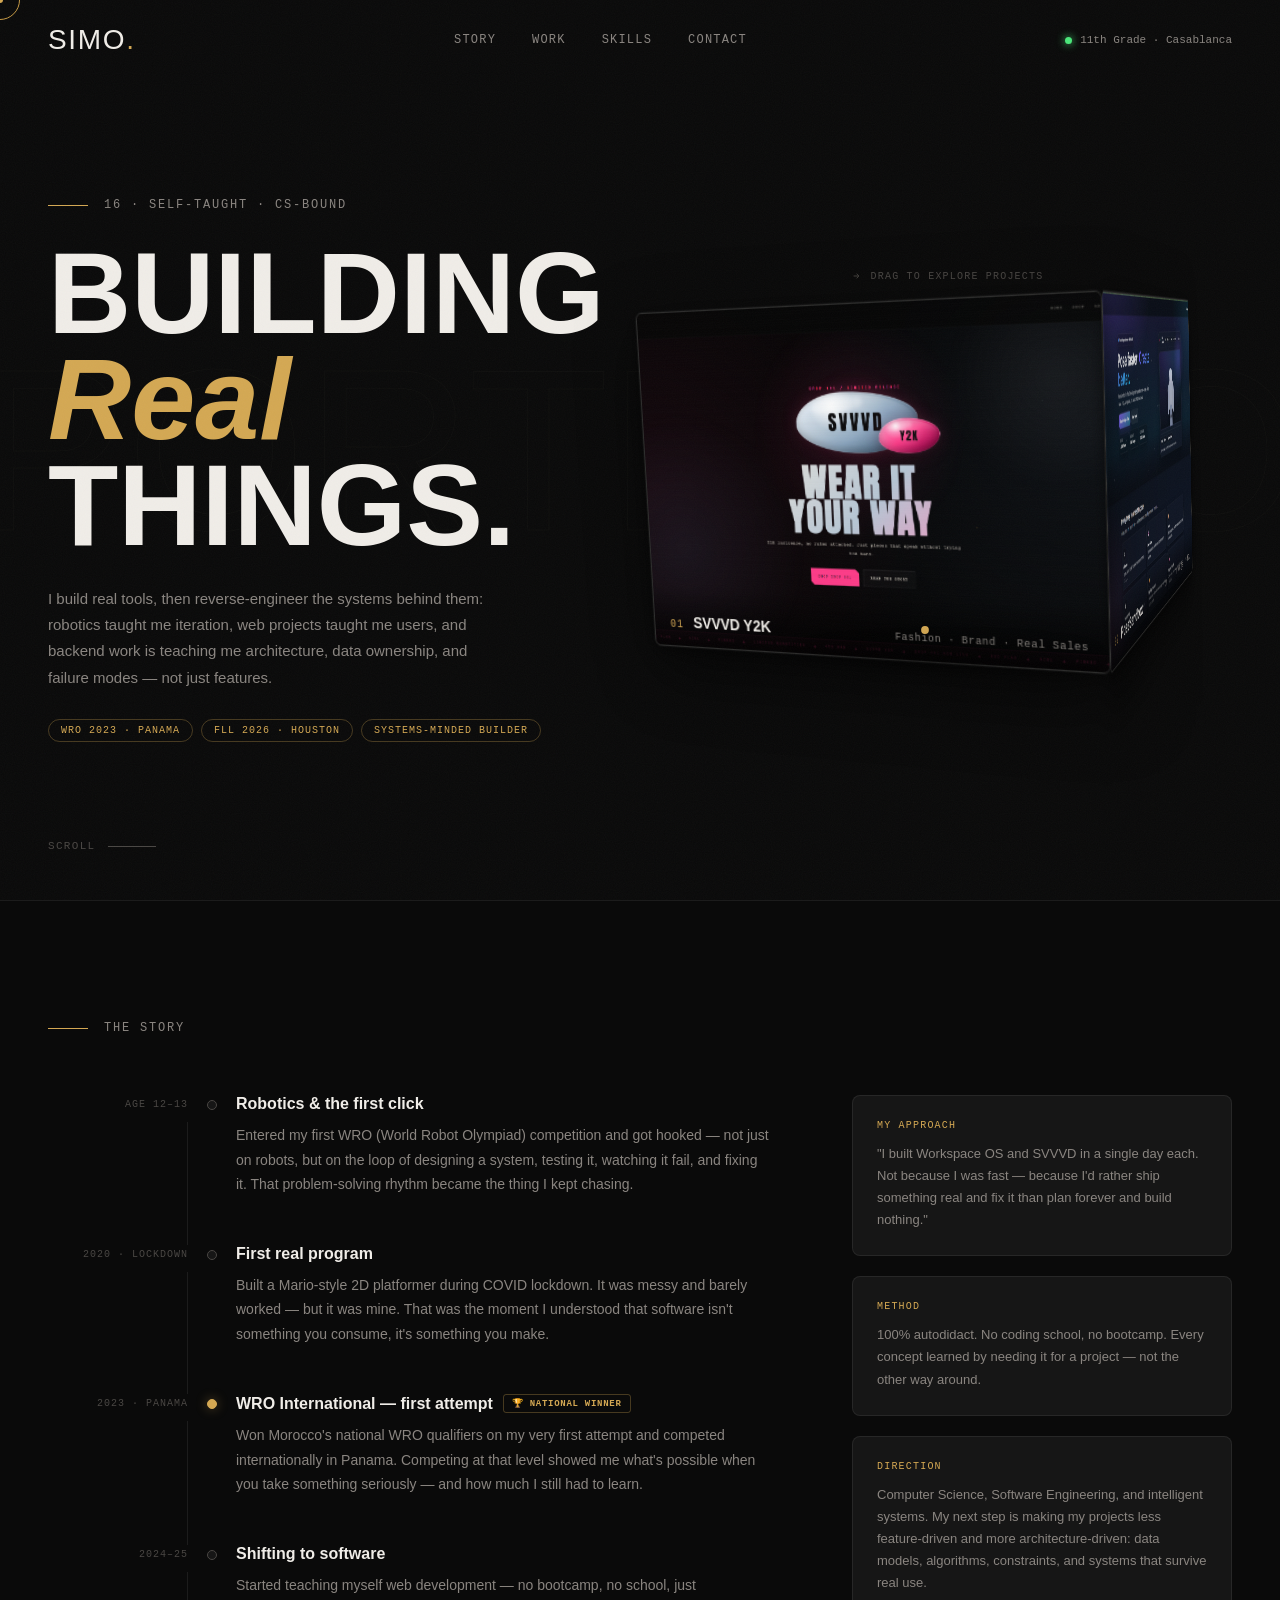
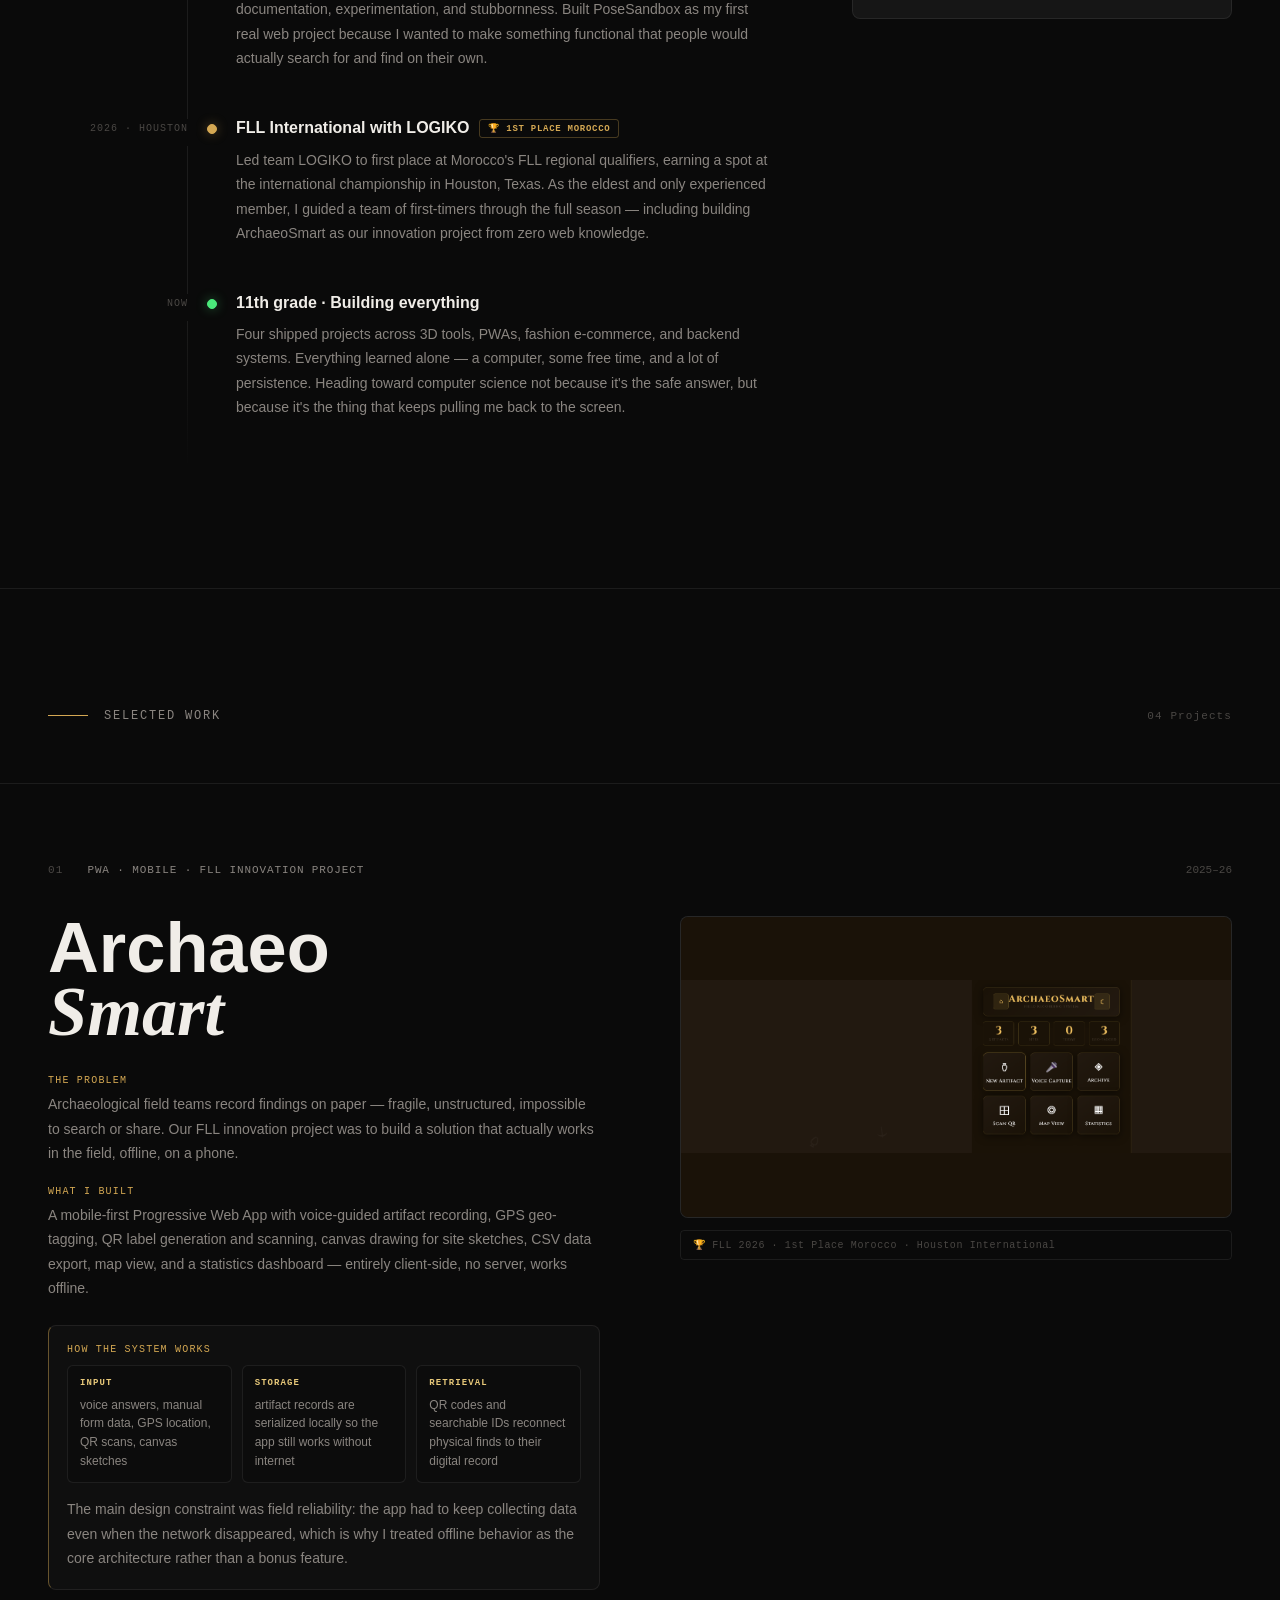
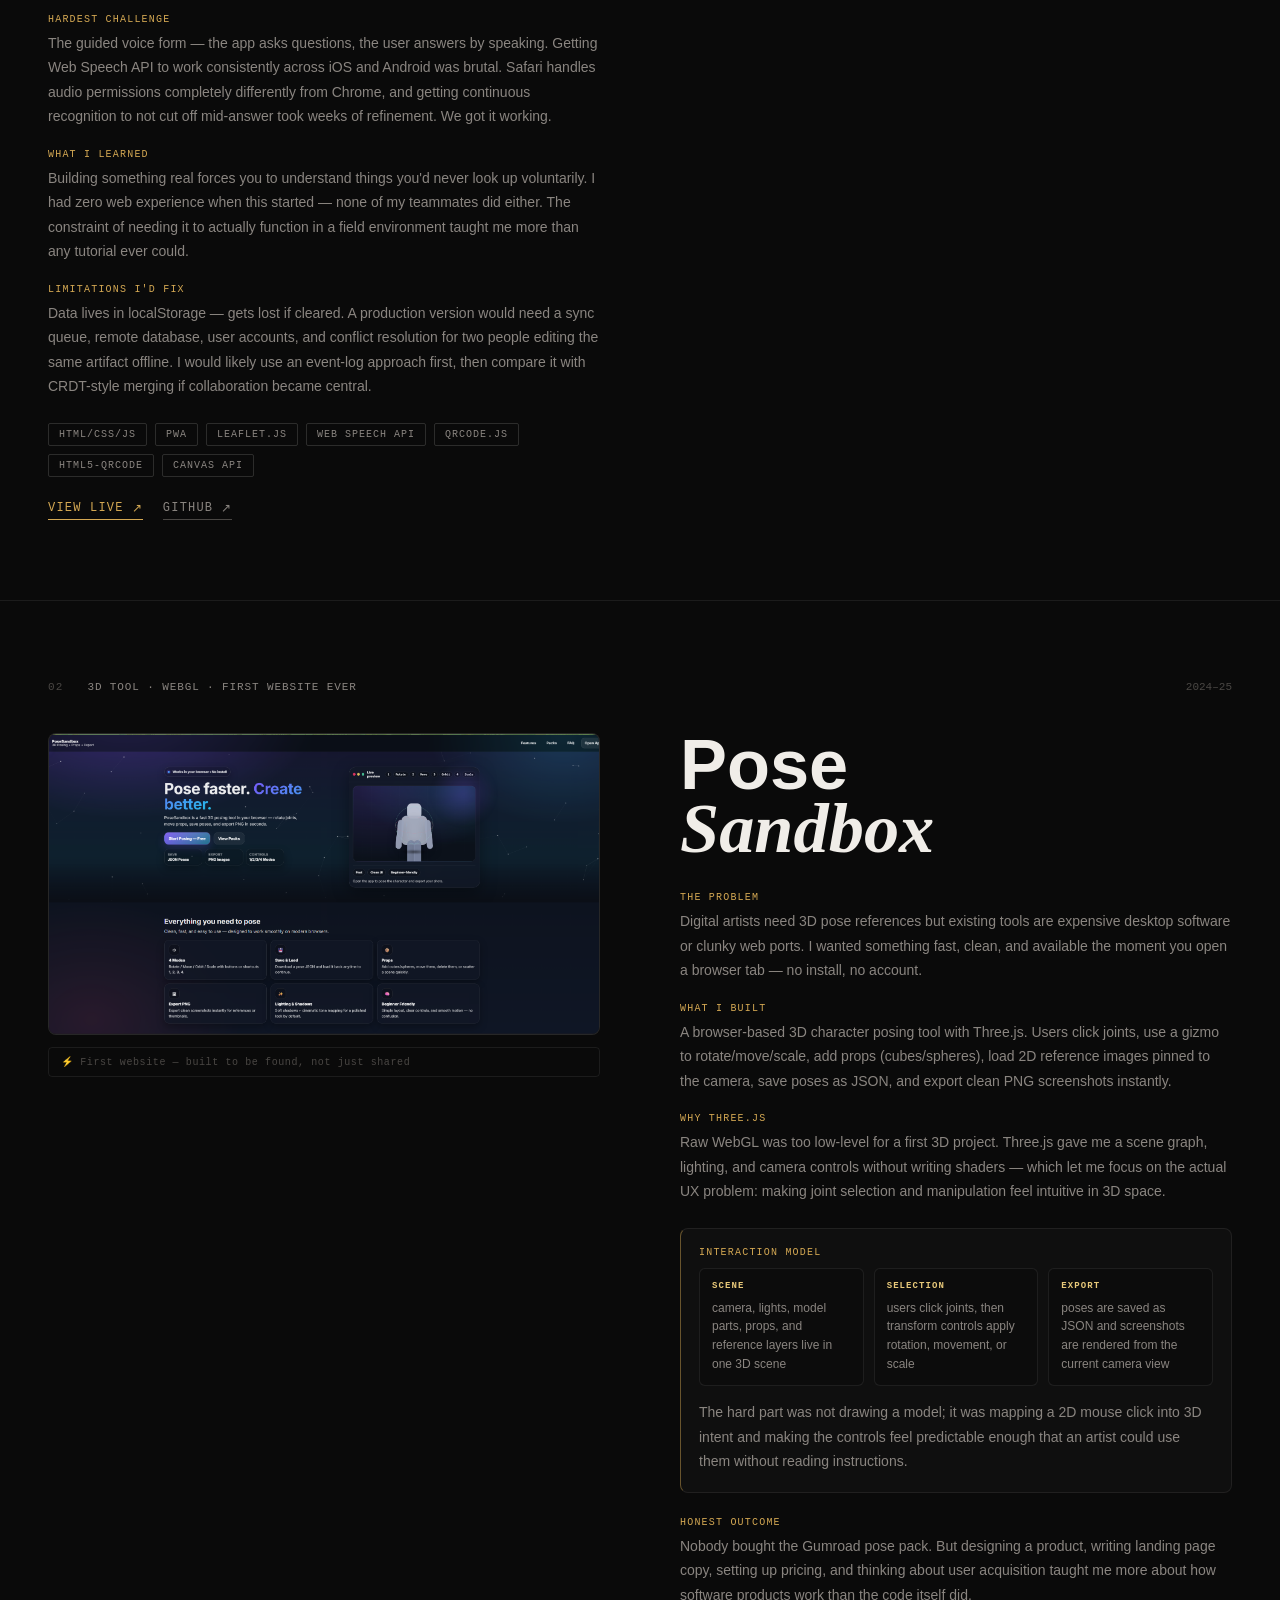
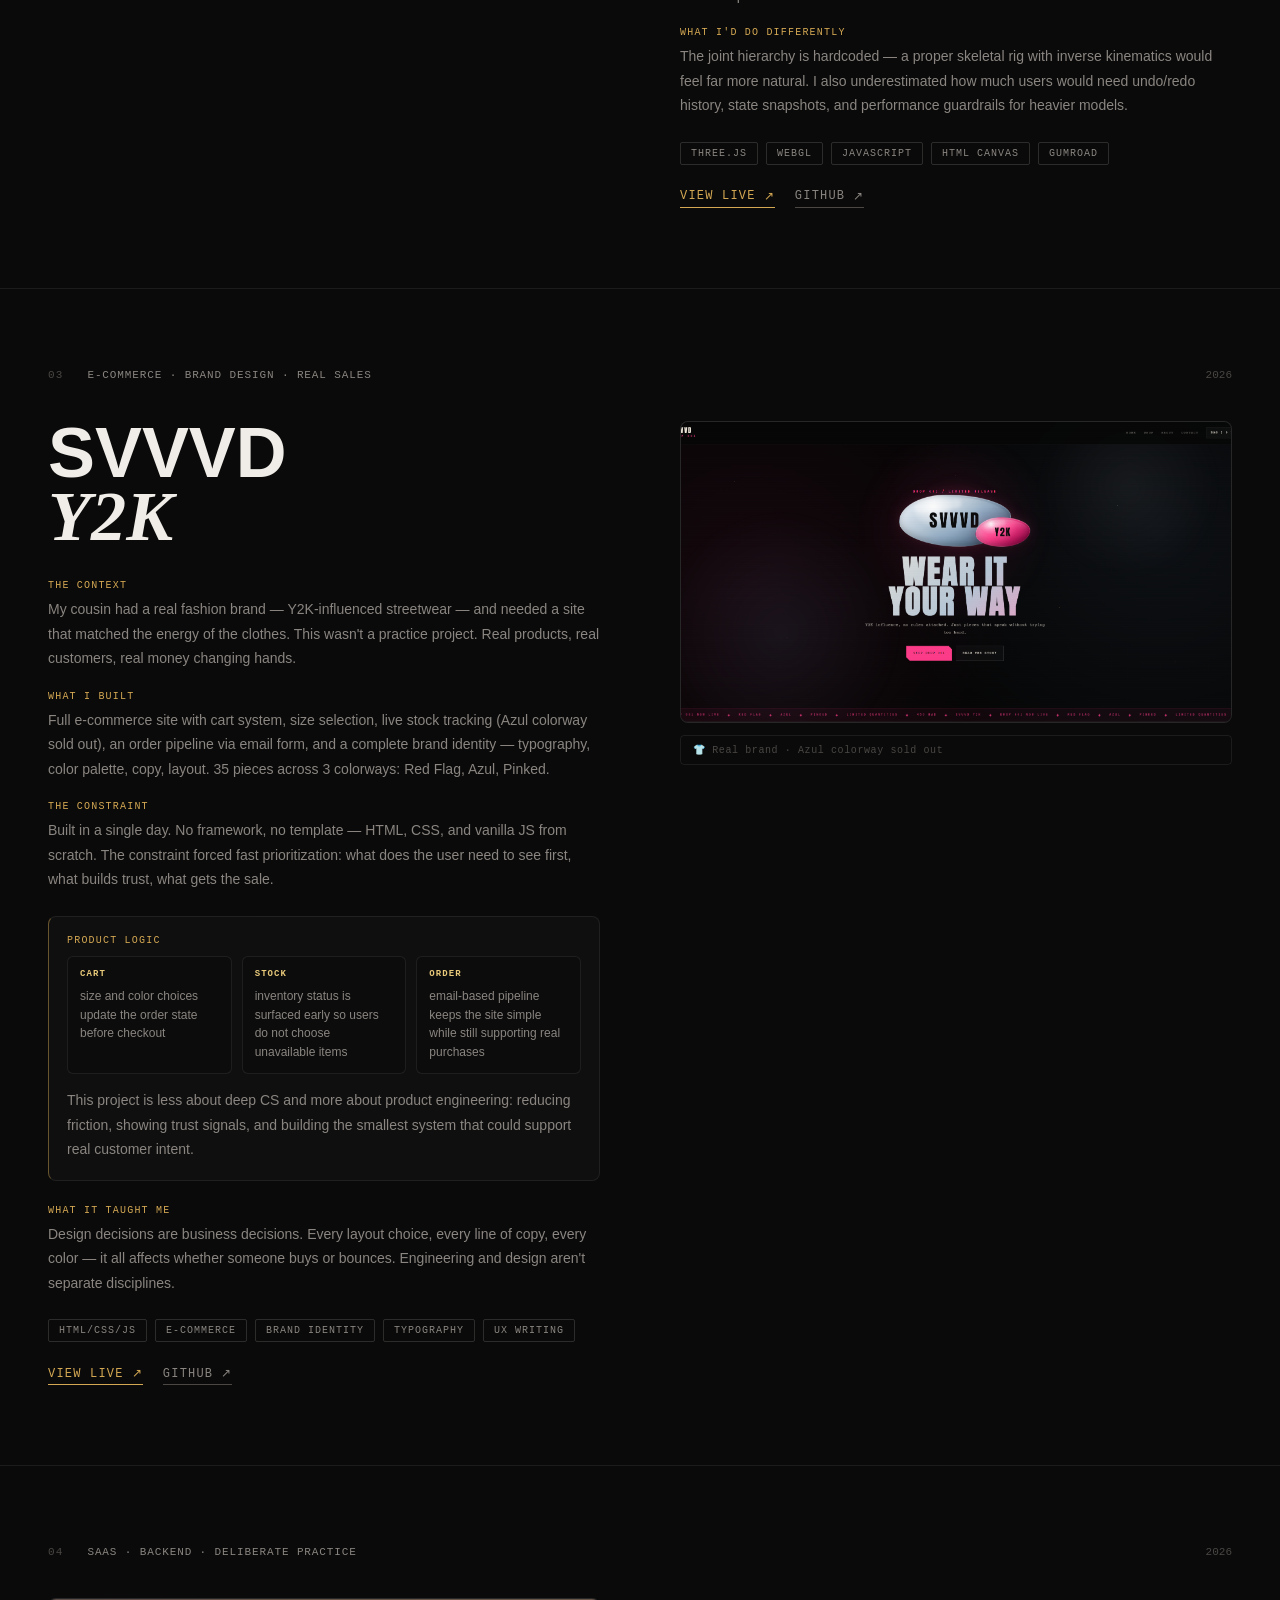
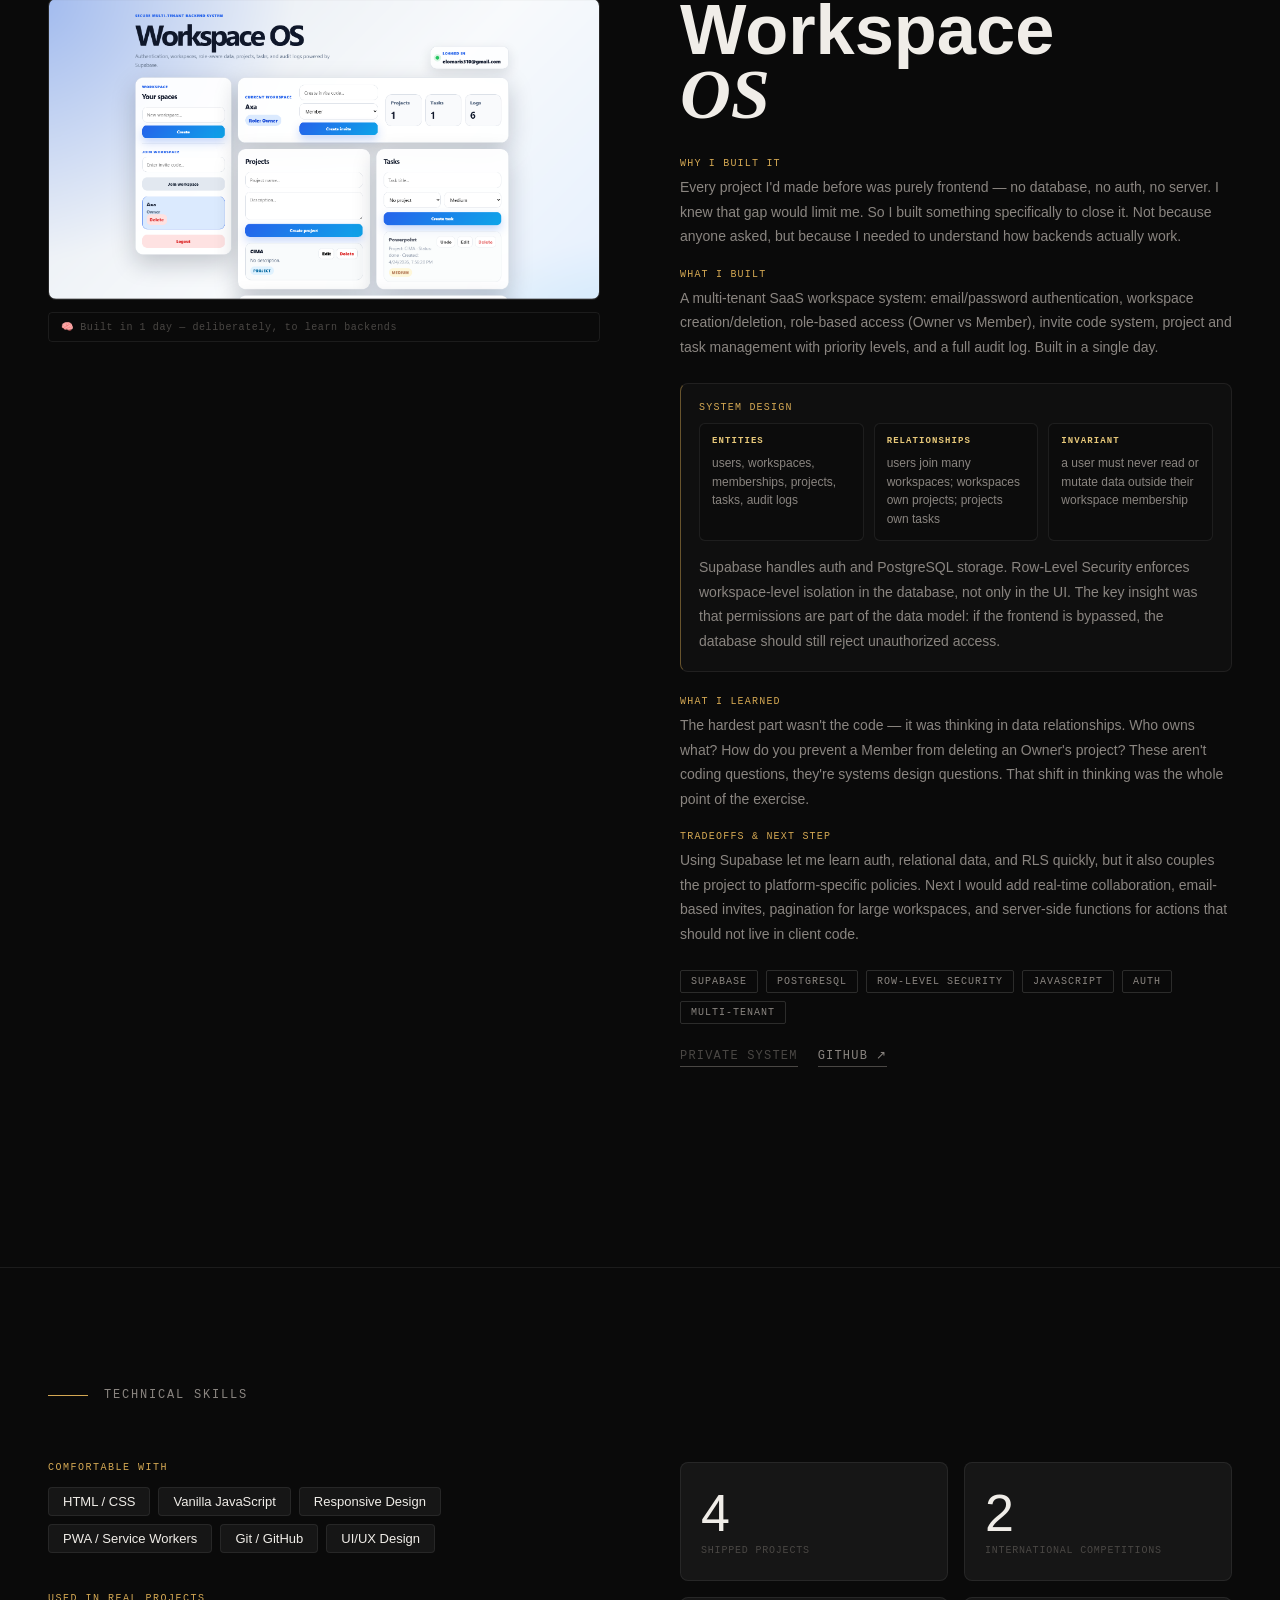
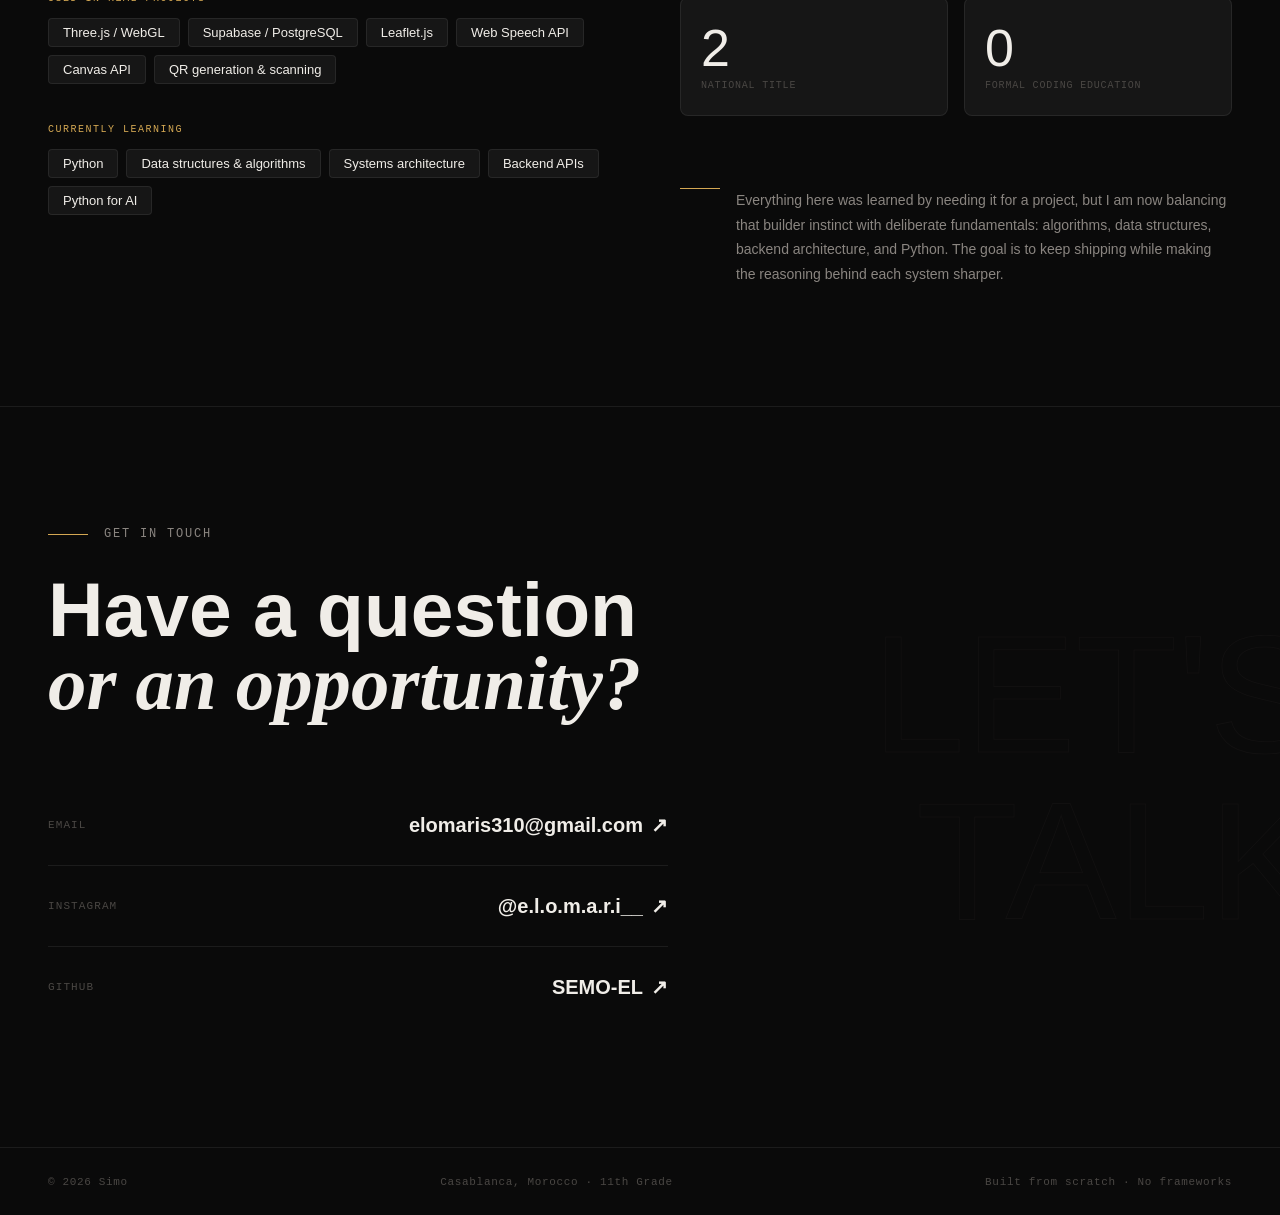
==== commit 0a13153f: "Add files via upload" ====
--- a/index.html
+++ b/index.html
@@ -43,12 +43,12 @@
         <span class="title-line">THINGS.</span>
       </h1>
       <p class="hero-statement">
-        I started with robotics competitions at 12, built my first game during lockdown, and haven't stopped since. Every project on this page actually exists and does something real — no mockups, no tutorials, no hand-holding.
+        I build real tools, then reverse-engineer the systems behind them: robotics taught me iteration, web projects taught me users, and backend work is teaching me architecture, data ownership, and failure modes — not just features.
       </p>
       <div class="hero-pills">
         <span>WRO 2023 · Panama</span>
         <span>FLL 2026 · Houston</span>
-        <span>100% Self-taught</span>
+        <span>Systems-minded builder</span>
       </div>
     </div>
 
@@ -200,7 +200,7 @@
         </div>
         <div class="aside-card reveal">
           <span class="aside-label">Direction</span>
-          <p class="aside-text">Computer Science &amp; Software Engineering. The long-term path isn't fully clear yet — but I'm confident the skills compound, and I'm confident I'll figure it out along the way.</p>
+          <p class="aside-text">Computer Science, Software Engineering, and intelligent systems. My next step is making my projects less feature-driven and more architecture-driven: data models, algorithms, constraints, and systems that survive real use.</p>
         </div>
       </div>
     </div>
@@ -231,6 +231,15 @@
             <span class="case-label">What I Built</span>
             <p>A mobile-first Progressive Web App with voice-guided artifact recording, GPS geo-tagging, QR label generation and scanning, canvas drawing for site sketches, CSV data export, map view, and a statistics dashboard — entirely client-side, no server, works offline.</p>
           </div>
+          <div class="case-block case-block--system">
+            <span class="case-label">How The System Works</span>
+            <div class="system-grid">
+              <div><strong>Input</strong><span>voice answers, manual form data, GPS location, QR scans, canvas sketches</span></div>
+              <div><strong>Storage</strong><span>artifact records are serialized locally so the app still works without internet</span></div>
+              <div><strong>Retrieval</strong><span>QR codes and searchable IDs reconnect physical finds to their digital record</span></div>
+            </div>
+            <p>The main design constraint was field reliability: the app had to keep collecting data even when the network disappeared, which is why I treated offline behavior as the core architecture rather than a bonus feature.</p>
+          </div>
           <div class="case-block">
             <span class="case-label">Hardest Challenge</span>
             <p>The guided voice form — the app asks questions, the user answers by speaking. Getting Web Speech API to work consistently across iOS and Android was brutal. Safari handles audio permissions completely differently from Chrome, and getting continuous recognition to not cut off mid-answer took weeks of refinement. We got it working.</p>
@@ -241,7 +250,7 @@
           </div>
           <div class="case-block">
             <span class="case-label">Limitations I'd Fix</span>
-            <p>Data lives in localStorage — gets lost if cleared. A proper sync layer with conflict resolution (CRDTs or similar) would make this production-ready. The voice form also still breaks on some Android builds.</p>
+            <p>Data lives in localStorage — gets lost if cleared. A production version would need a sync queue, remote database, user accounts, and conflict resolution for two people editing the same artifact offline. I would likely use an event-log approach first, then compare it with CRDT-style merging if collaboration became central.</p>
           </div>
           <div class="project-tags">
             <span>HTML/CSS/JS</span><span>PWA</span><span>Leaflet.js</span><span>Web Speech API</span><span>QRCode.js</span><span>html5-qrcode</span><span>Canvas API</span>
@@ -284,13 +293,22 @@
             <span class="case-label">Why Three.js</span>
             <p>Raw WebGL was too low-level for a first 3D project. Three.js gave me a scene graph, lighting, and camera controls without writing shaders — which let me focus on the actual UX problem: making joint selection and manipulation feel intuitive in 3D space.</p>
           </div>
+          <div class="case-block case-block--system">
+            <span class="case-label">Interaction Model</span>
+            <div class="system-grid">
+              <div><strong>Scene</strong><span>camera, lights, model parts, props, and reference layers live in one 3D scene</span></div>
+              <div><strong>Selection</strong><span>users click joints, then transform controls apply rotation, movement, or scale</span></div>
+              <div><strong>Export</strong><span>poses are saved as JSON and screenshots are rendered from the current camera view</span></div>
+            </div>
+            <p>The hard part was not drawing a model; it was mapping a 2D mouse click into 3D intent and making the controls feel predictable enough that an artist could use them without reading instructions.</p>
+          </div>
           <div class="case-block">
             <span class="case-label">Honest Outcome</span>
             <p>Nobody bought the Gumroad pose pack. But designing a product, writing landing page copy, setting up pricing, and thinking about user acquisition taught me more about how software products work than the code itself did.</p>
           </div>
           <div class="case-block">
             <span class="case-label">What I'd Do Differently</span>
-            <p>The joint hierarchy is hardcoded — a proper skeletal rig with inverse kinematics would feel far more natural. I also underestimated how much users would need undo/redo history.</p>
+            <p>The joint hierarchy is hardcoded — a proper skeletal rig with inverse kinematics would feel far more natural. I also underestimated how much users would need undo/redo history, state snapshots, and performance guardrails for heavier models.</p>
           </div>
           <div class="project-tags">
             <span>Three.js</span><span>WebGL</span><span>JavaScript</span><span>HTML Canvas</span><span>Gumroad</span>
@@ -333,6 +351,15 @@
             <span class="case-label">The Constraint</span>
             <p>Built in a single day. No framework, no template — HTML, CSS, and vanilla JS from scratch. The constraint forced fast prioritization: what does the user need to see first, what builds trust, what gets the sale.</p>
           </div>
+          <div class="case-block case-block--system">
+            <span class="case-label">Product Logic</span>
+            <div class="system-grid">
+              <div><strong>Cart</strong><span>size and color choices update the order state before checkout</span></div>
+              <div><strong>Stock</strong><span>inventory status is surfaced early so users do not choose unavailable items</span></div>
+              <div><strong>Order</strong><span>email-based pipeline keeps the site simple while still supporting real purchases</span></div>
+            </div>
+            <p>This project is less about deep CS and more about product engineering: reducing friction, showing trust signals, and building the smallest system that could support real customer intent.</p>
+          </div>
           <div class="case-block">
             <span class="case-label">What It Taught Me</span>
             <p>Design decisions are business decisions. Every layout choice, every line of copy, every color — it all affects whether someone buys or bounces. Engineering and design aren't separate disciplines.</p>
@@ -374,17 +401,22 @@
             <span class="case-label">What I Built</span>
             <p>A multi-tenant SaaS workspace system: email/password authentication, workspace creation/deletion, role-based access (Owner vs Member), invite code system, project and task management with priority levels, and a full audit log. Built in a single day.</p>
           </div>
-          <div class="case-block">
-            <span class="case-label">Architecture</span>
-            <p>Supabase handles auth and a PostgreSQL database. Row-Level Security policies enforce that users can only access data in workspaces they belong to — security enforced at the database level, not just the frontend. This was the key insight: data access isn't just a UI problem.</p>
+          <div class="case-block case-block--system">
+            <span class="case-label">System Design</span>
+            <div class="system-grid">
+              <div><strong>Entities</strong><span>users, workspaces, memberships, projects, tasks, audit logs</span></div>
+              <div><strong>Relationships</strong><span>users join many workspaces; workspaces own projects; projects own tasks</span></div>
+              <div><strong>Invariant</strong><span>a user must never read or mutate data outside their workspace membership</span></div>
+            </div>
+            <p>Supabase handles auth and PostgreSQL storage. Row-Level Security enforces workspace-level isolation in the database, not only in the UI. The key insight was that permissions are part of the data model: if the frontend is bypassed, the database should still reject unauthorized access.</p>
           </div>
           <div class="case-block">
             <span class="case-label">What I Learned</span>
             <p>The hardest part wasn't the code — it was thinking in data relationships. Who owns what? How do you prevent a Member from deleting an Owner's project? These aren't coding questions, they're systems design questions. That shift in thinking was the whole point of the exercise.</p>
           </div>
           <div class="case-block">
-            <span class="case-label">What I'd Add</span>
-            <p>Real-time collaboration using Supabase's websocket subscriptions, so multiple users see updates live without refreshing. Proper email-based invites rather than manual code sharing.</p>
+            <span class="case-label">Tradeoffs &amp; Next Step</span>
+            <p>Using Supabase let me learn auth, relational data, and RLS quickly, but it also couples the project to platform-specific policies. Next I would add real-time collaboration, email-based invites, pagination for large workspaces, and server-side functions for actions that should not live in client code.</p>
           </div>
           <div class="project-tags">
             <span>Supabase</span><span>PostgreSQL</span><span>Row-Level Security</span><span>JavaScript</span><span>Auth</span><span>Multi-tenant</span>
@@ -441,6 +473,8 @@
             <span>Python</span>
             <span>Data structures &amp; algorithms</span>
             <span>Systems architecture</span>
+            <span>Backend APIs</span>
+            <span>Python for AI</span>
           </div>
         </div>
       </div>
@@ -465,7 +499,7 @@
         </div>
         <div class="skills-note">
           <span class="line-accent"></span>
-          <p>Everything here was learned by needing it for a project. I don't study tools in advance — I pick up what each problem demands. That approach has been more effective for me than any structured curriculum.</p>
+          <p>Everything here was learned by needing it for a project, but I am now balancing that builder instinct with deliberate fundamentals: algorithms, data structures, backend architecture, and Python. The goal is to keep shipping while making the reasoning behind each system sharper.</p>
         </div>
       </div>
     </div>
@@ -502,4 +536,4 @@
 
   <script src="script.js"></script>
 </body>
-</html>
+</html>
--- a/style.css
+++ b/style.css
@@ -235,6 +235,42 @@
   text-transform: uppercase; color: var(--accent); margin-bottom: 6px;
 }
 .case-block p { font-family: var(--font-sans); font-size: 14px; line-height: 1.75; color: var(--fg2); }
+.case-block--system {
+  background: rgba(240,237,232,0.025);
+  border: 1px solid var(--border);
+  border-left: 1px solid rgba(212,168,83,.45);
+  border-radius: 8px;
+  padding: 18px;
+  margin: 24px 0;
+}
+.system-grid {
+  display: grid;
+  grid-template-columns: repeat(3, minmax(0, 1fr));
+  gap: 10px;
+  margin: 10px 0 14px;
+}
+.system-grid div {
+  background: rgba(10,10,10,.45);
+  border: 1px solid var(--border);
+  border-radius: 6px;
+  padding: 12px;
+}
+.system-grid strong {
+  display: block;
+  font-family: var(--font-mono);
+  font-size: 9px;
+  letter-spacing: .12em;
+  text-transform: uppercase;
+  color: var(--accent2);
+  margin-bottom: 8px;
+}
+.system-grid span {
+  display: block;
+  font-family: var(--font-sans);
+  font-size: 12px;
+  line-height: 1.55;
+  color: var(--fg2);
+}
 
 .project-tags { display:flex; flex-wrap:wrap; gap:8px; margin: 24px 0; }
 .project-tags span {
@@ -337,6 +373,7 @@
 }
 
 @media (max-width: 900px) {
+  .system-grid { grid-template-columns: 1fr; }
   .nav { padding:20px 24px; }
   .nav-status { display:none; }
   .hero { grid-template-columns:1fr; padding:100px 24px 120px; gap:60px; }
@@ -367,4 +404,4 @@
   .tl-left { align-items:flex-start; flex-direction:row; align-items:center; gap:12px; margin-bottom:8px; }
   .tl-line { display:none; }
   .story-aside { flex-direction:column; }
-}
+}
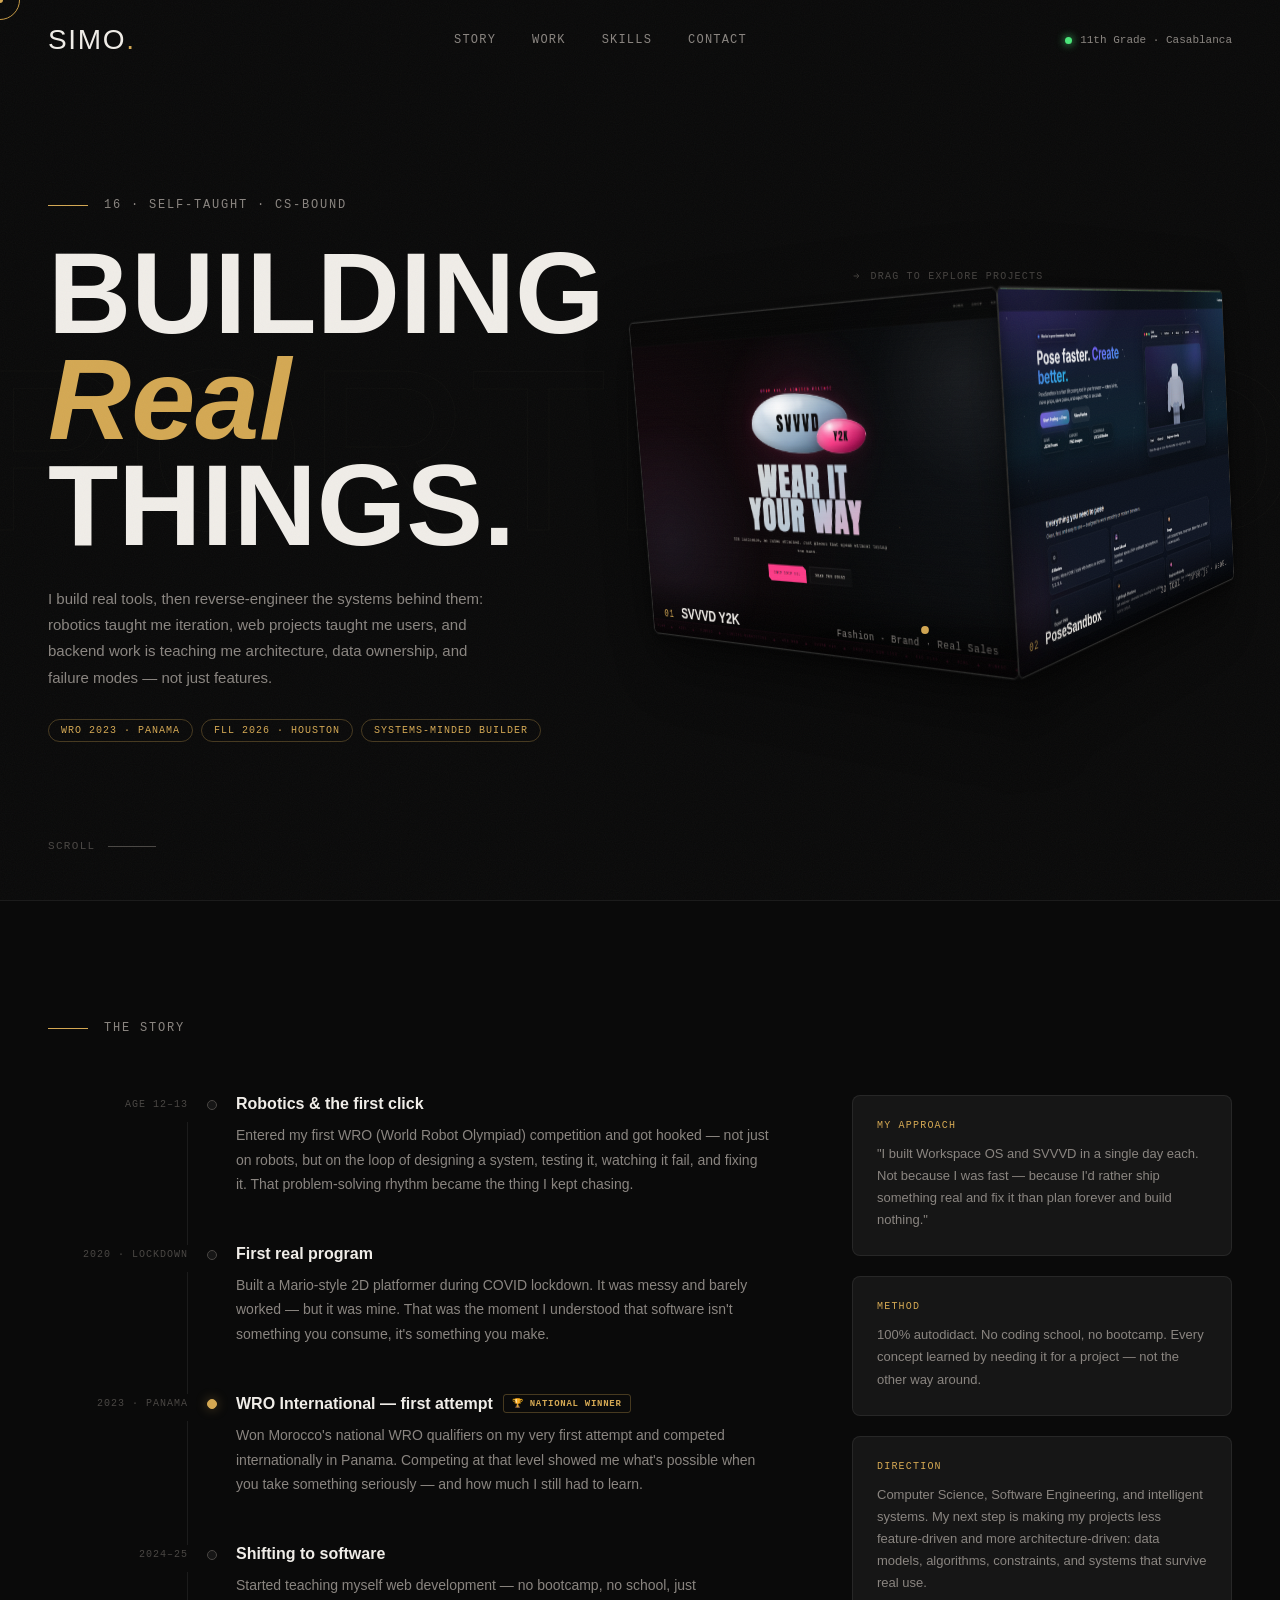
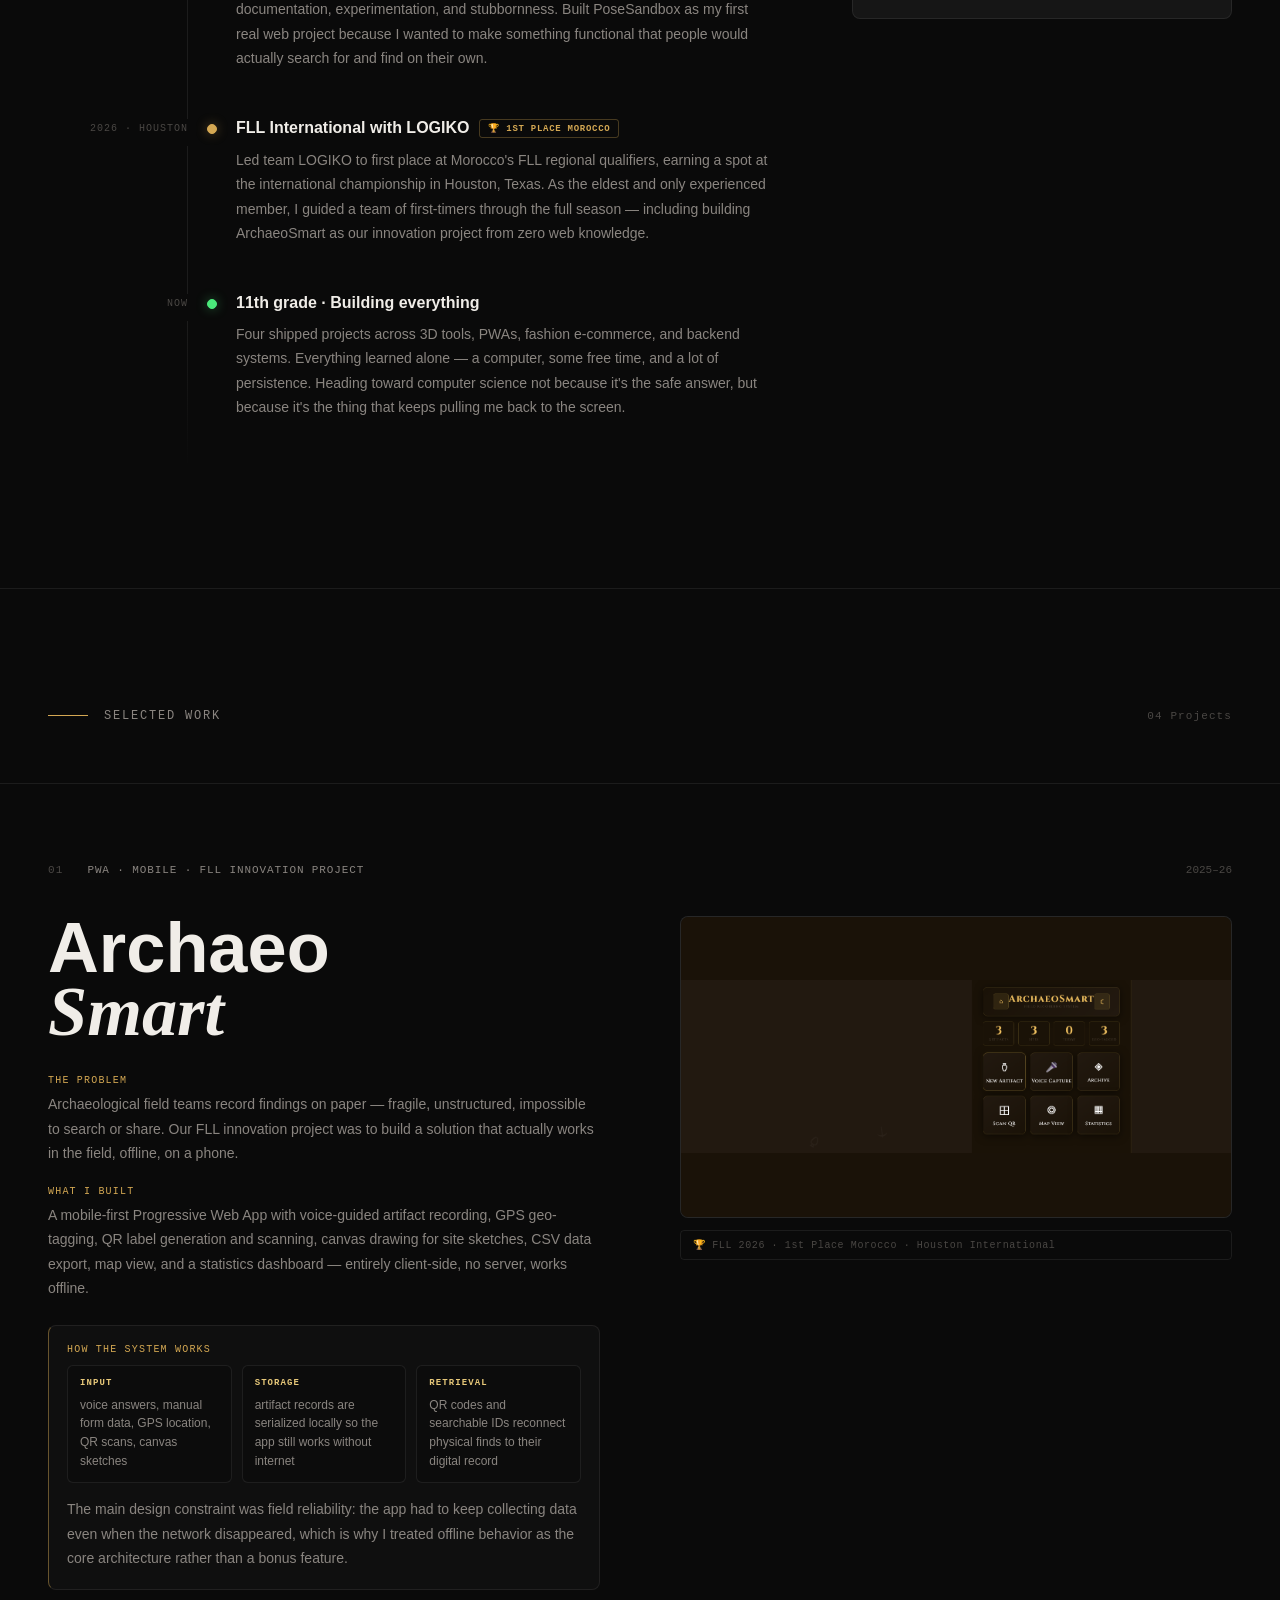
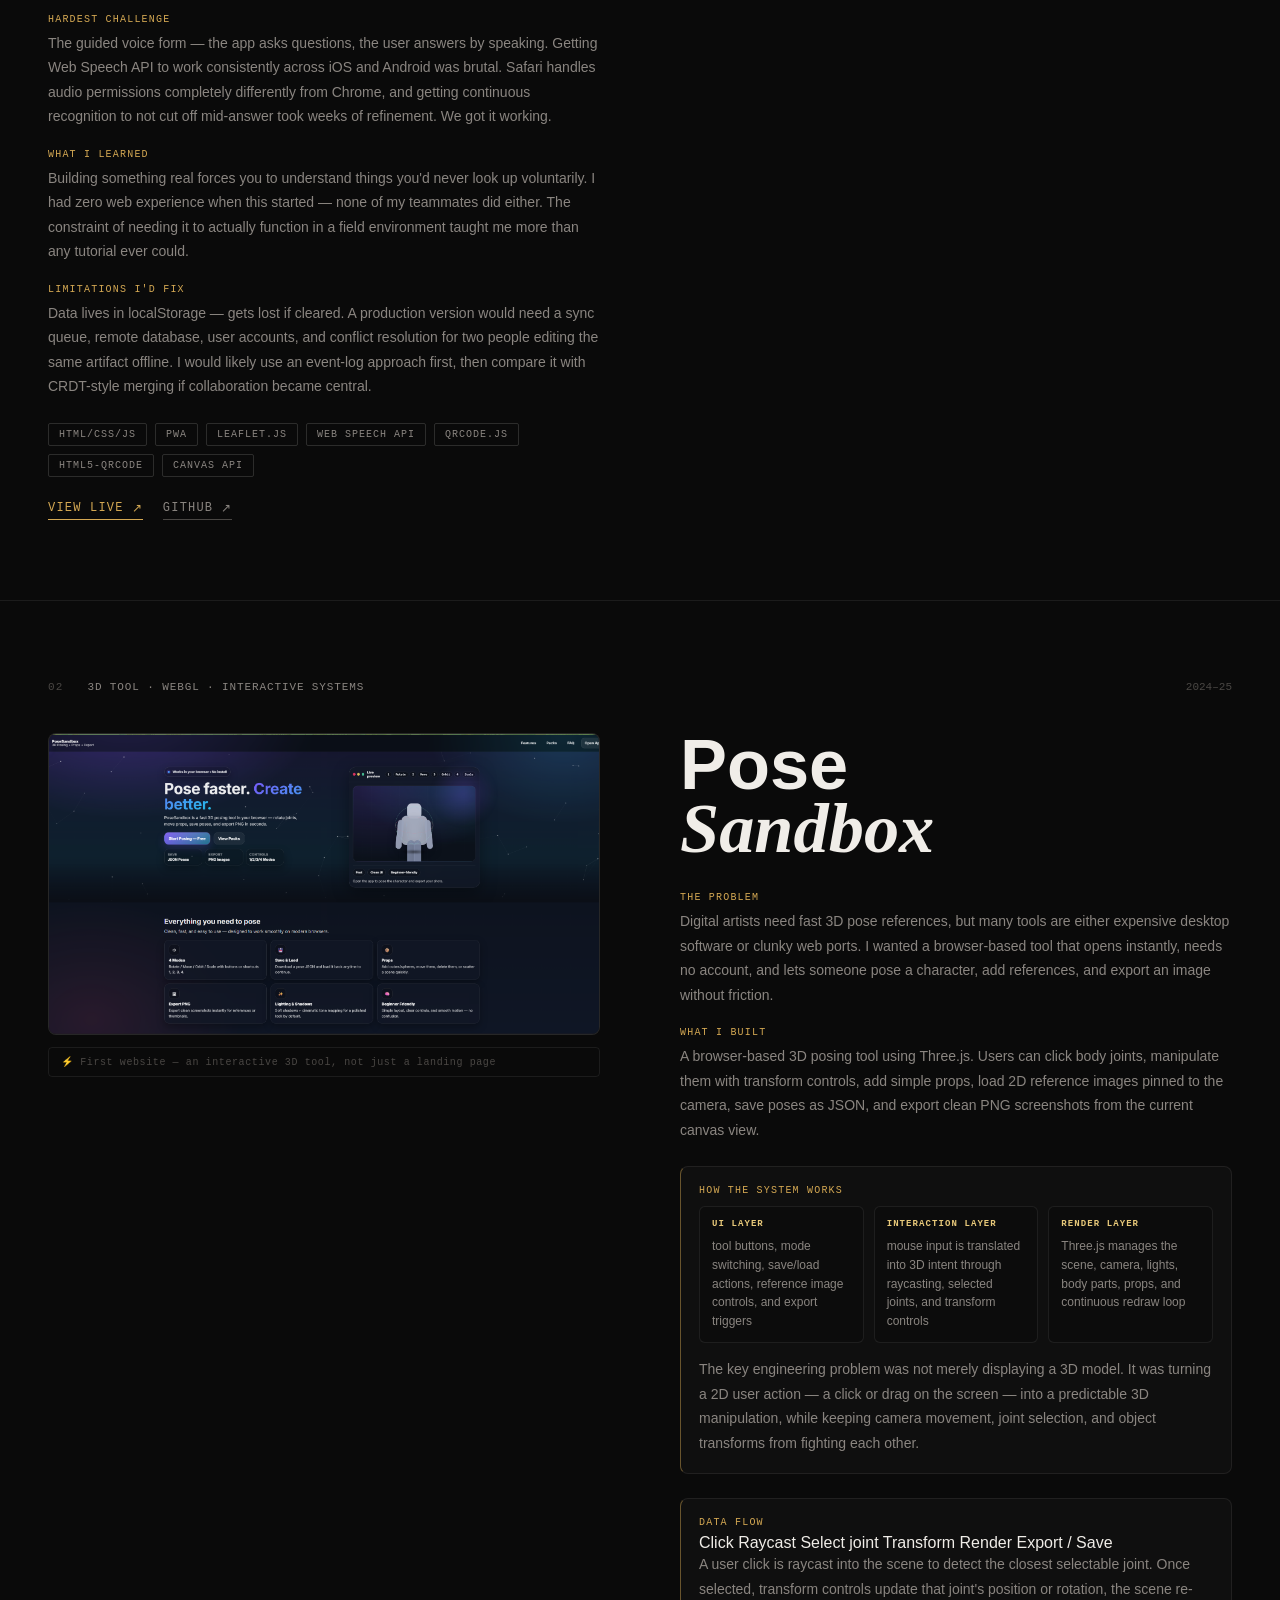
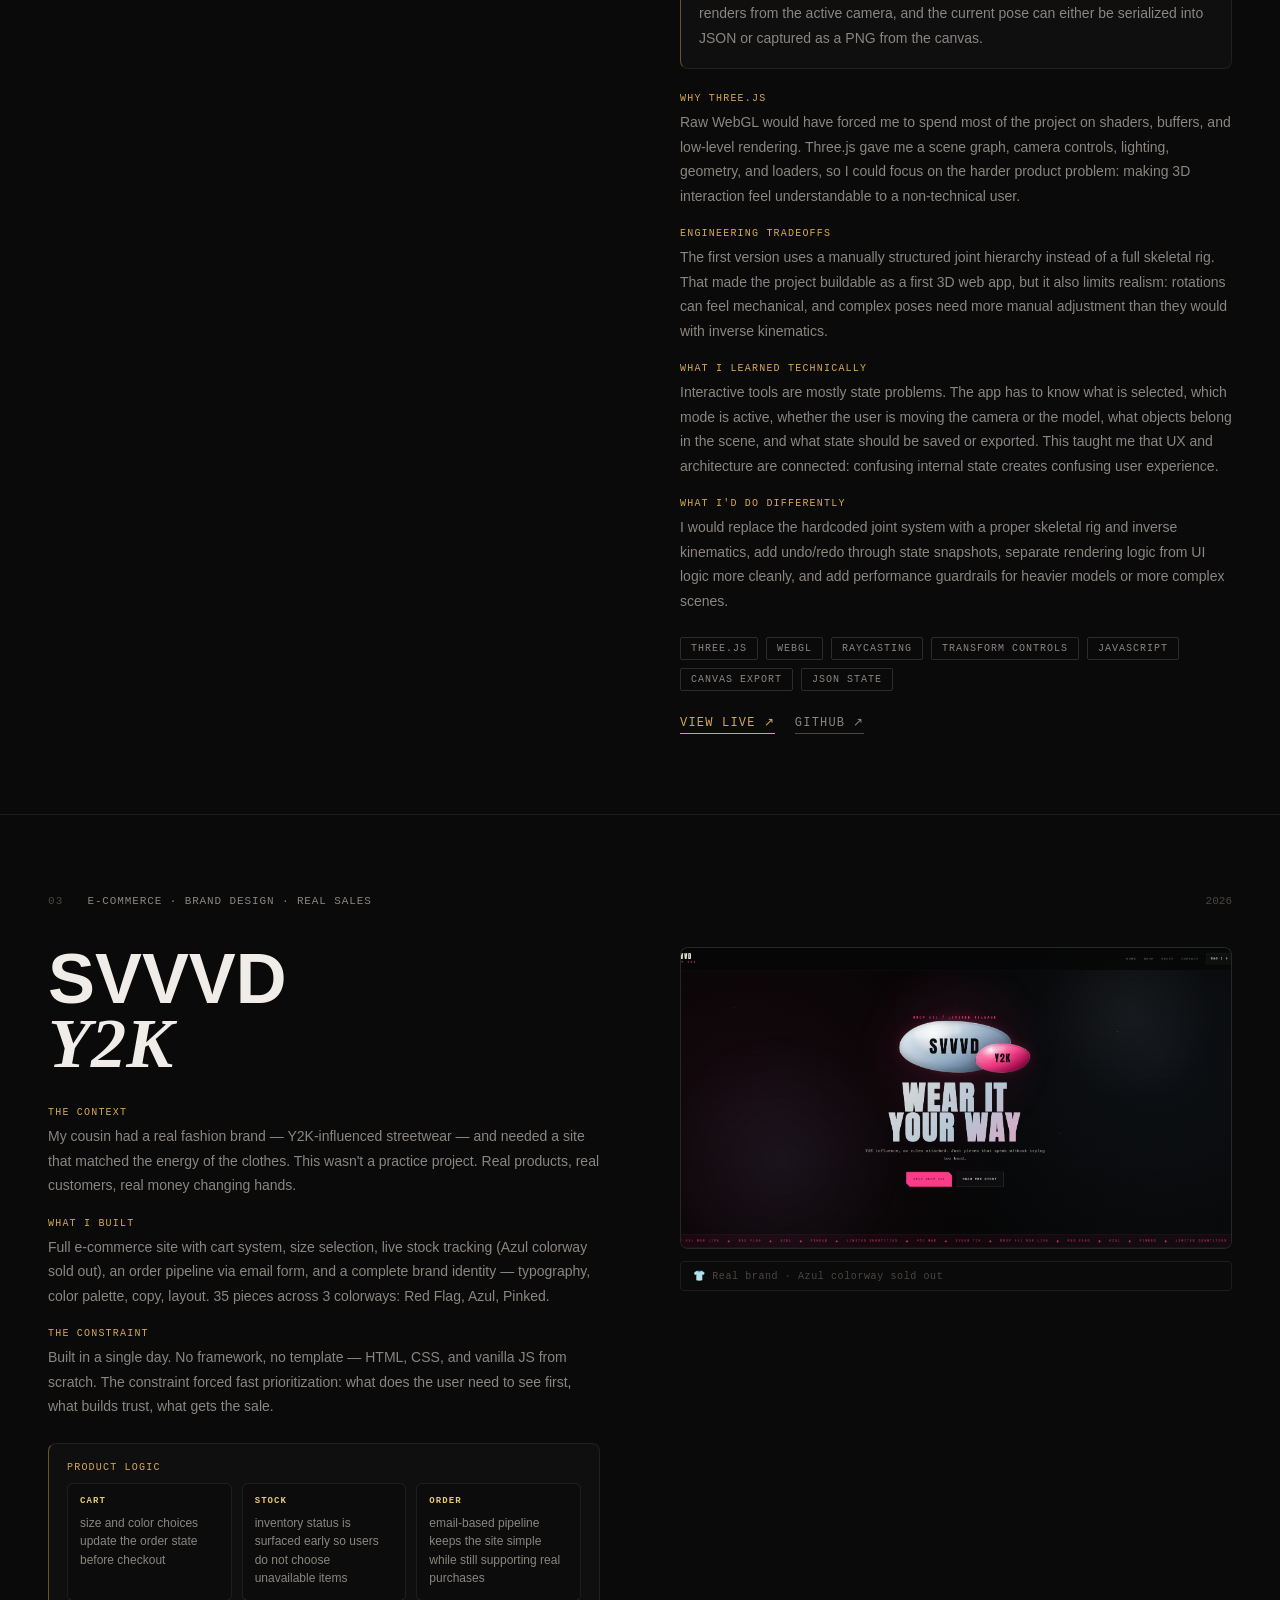
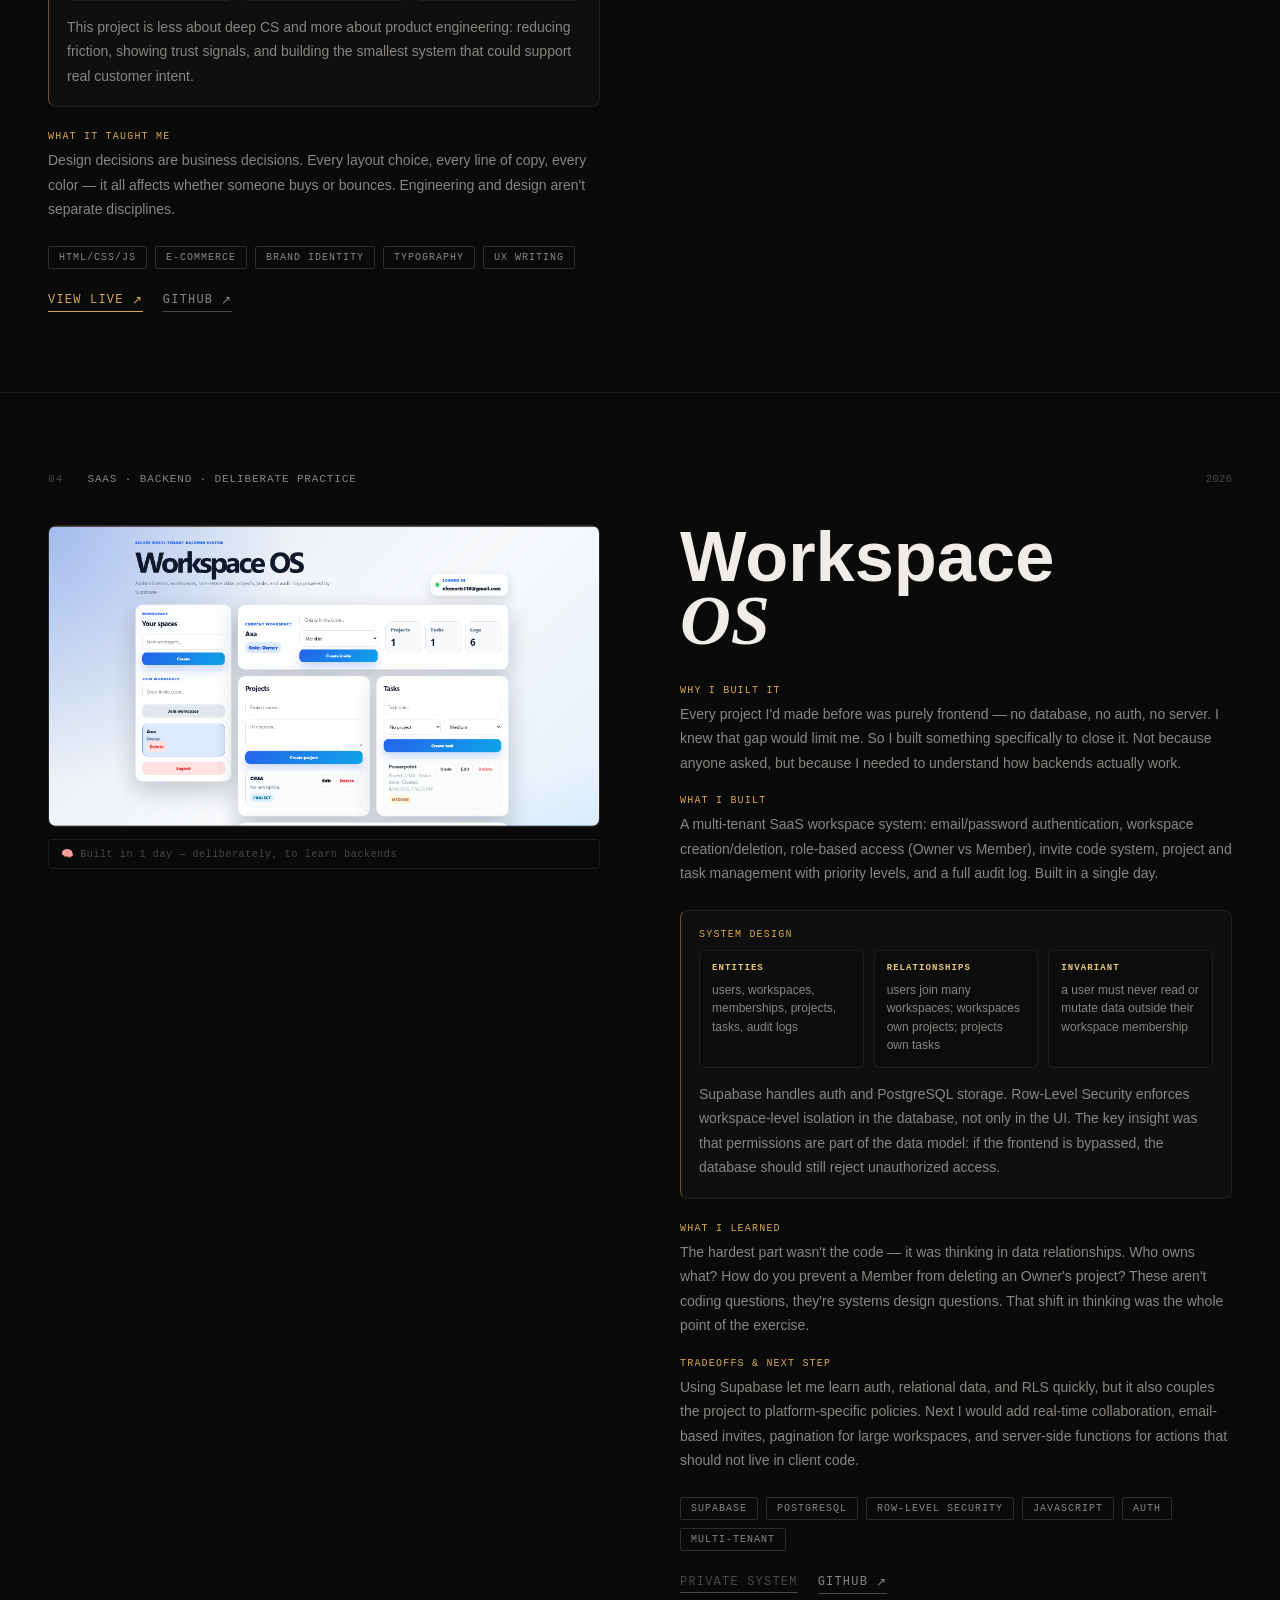
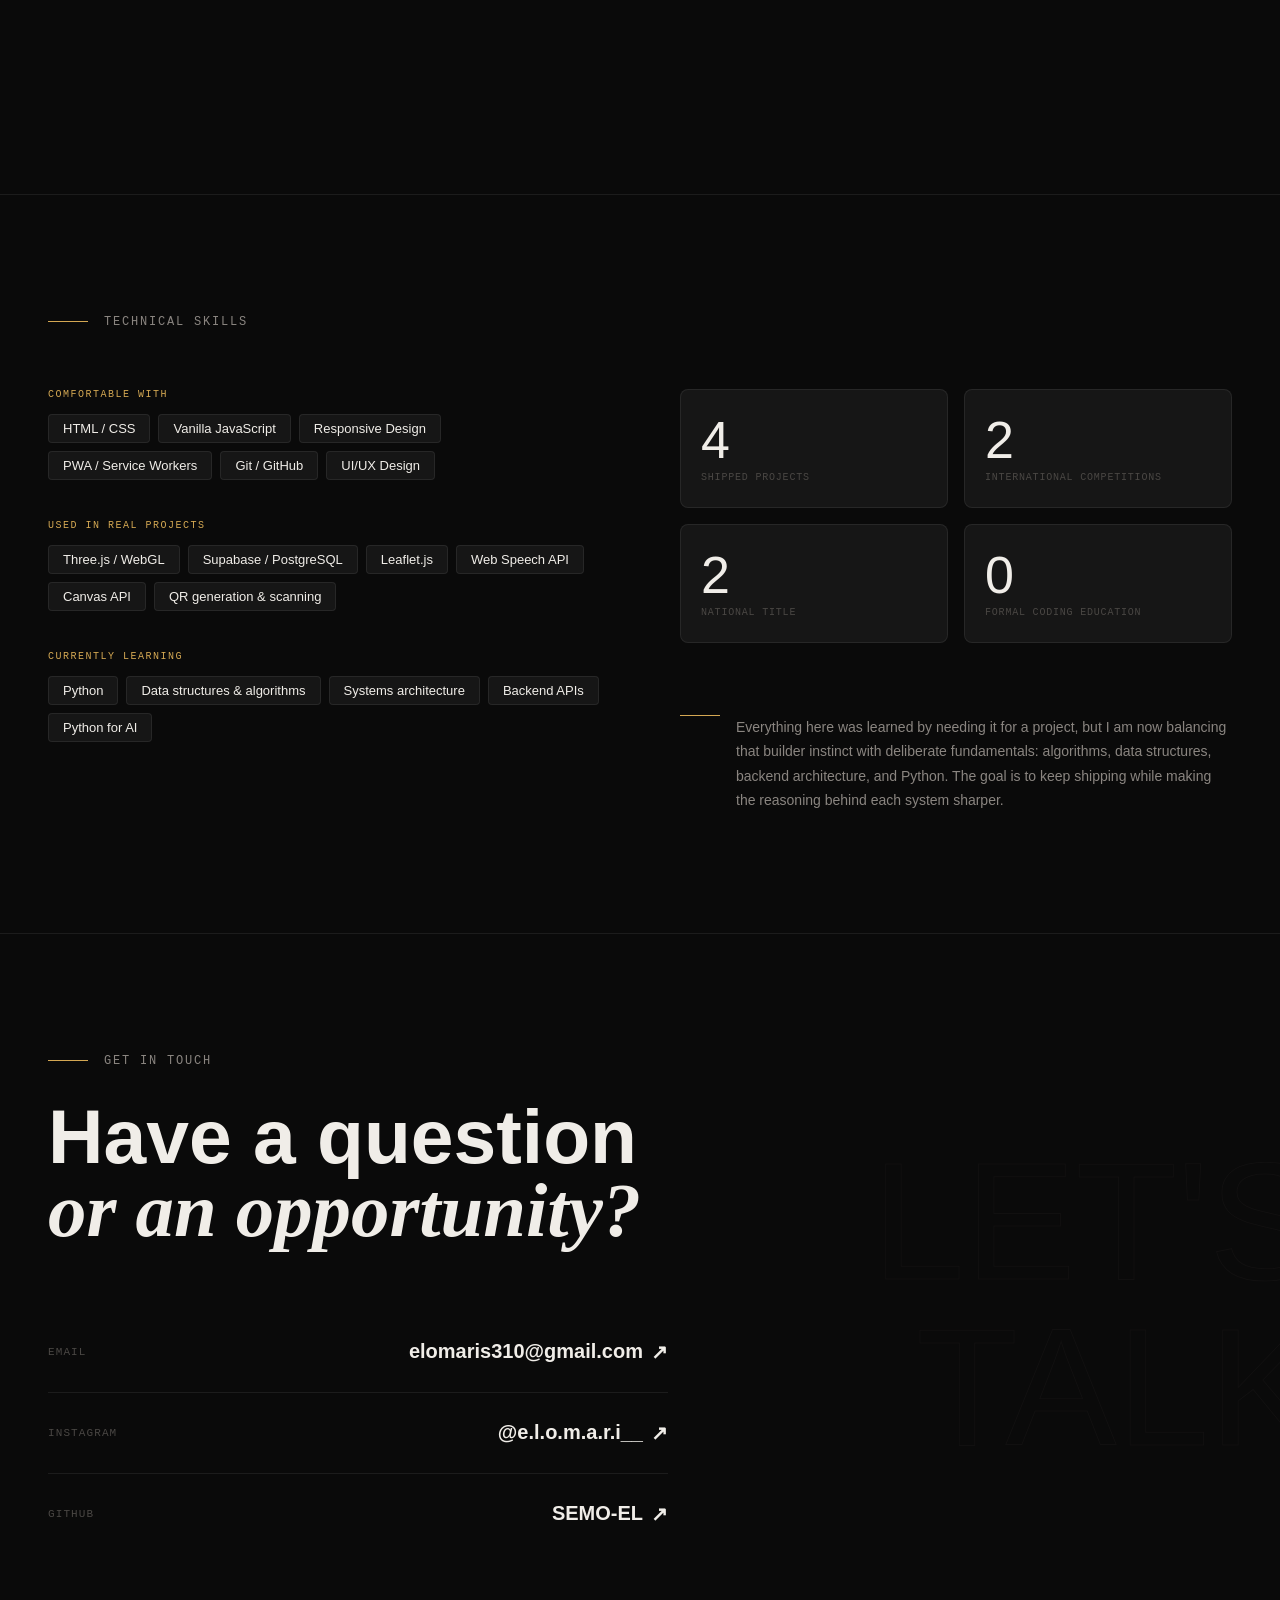
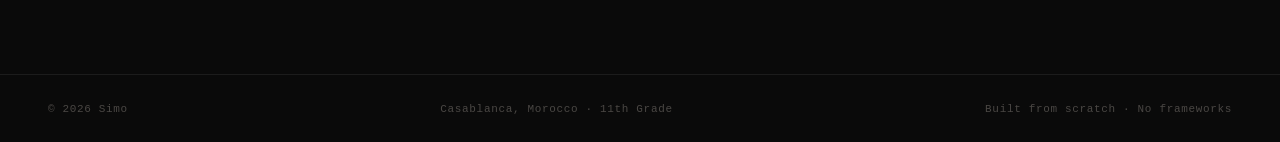
==== commit 9d9c5a40: "Revise project details and tags in index.html Updated project descriptions and tags for clarity and " ====
--- a/index.html
+++ b/index.html
@@ -275,7 +275,7 @@
     <article class="project project--pose reveal">
       <div class="project-meta">
         <span class="project-num">02</span>
-        <span class="project-tag">3D Tool · WebGL · First Website Ever</span>
+        <span class="project-tag">3D Tool · WebGL · Interactive Systems</span>
         <span class="project-year">2024–25</span>
       </div>
       <div class="project-body project-body--reverse">
@@ -283,35 +283,51 @@
           <h2 class="project-title">Pose<br><span class="italic">Sandbox</span></h2>
           <div class="case-block">
             <span class="case-label">The Problem</span>
-            <p>Digital artists need 3D pose references but existing tools are expensive desktop software or clunky web ports. I wanted something fast, clean, and available the moment you open a browser tab — no install, no account.</p>
+            <p>Digital artists need fast 3D pose references, but many tools are either expensive desktop software or clunky web ports. I wanted a browser-based tool that opens instantly, needs no account, and lets someone pose a character, add references, and export an image without friction.</p>
           </div>
           <div class="case-block">
             <span class="case-label">What I Built</span>
-            <p>A browser-based 3D character posing tool with Three.js. Users click joints, use a gizmo to rotate/move/scale, add props (cubes/spheres), load 2D reference images pinned to the camera, save poses as JSON, and export clean PNG screenshots instantly.</p>
+            <p>A browser-based 3D posing tool using Three.js. Users can click body joints, manipulate them with transform controls, add simple props, load 2D reference images pinned to the camera, save poses as JSON, and export clean PNG screenshots from the current canvas view.</p>
+          </div>
+          <div class="case-block case-block--system">
+            <span class="case-label">How The System Works</span>
+            <div class="system-grid">
+              <div><strong>UI Layer</strong><span>tool buttons, mode switching, save/load actions, reference image controls, and export triggers</span></div>
+              <div><strong>Interaction Layer</strong><span>mouse input is translated into 3D intent through raycasting, selected joints, and transform controls</span></div>
+              <div><strong>Render Layer</strong><span>Three.js manages the scene, camera, lights, body parts, props, and continuous redraw loop</span></div>
+            </div>
+            <p>The key engineering problem was not merely displaying a 3D model. It was turning a 2D user action — a click or drag on the screen — into a predictable 3D manipulation, while keeping camera movement, joint selection, and object transforms from fighting each other.</p>
+          </div>
+          <div class="case-block case-block--system">
+            <span class="case-label">Data Flow</span>
+            <div class="flow-line">
+              <span>Click</span>
+              <span>Raycast</span>
+              <span>Select joint</span>
+              <span>Transform</span>
+              <span>Render</span>
+              <span>Export / Save</span>
+            </div>
+            <p>A user click is raycast into the scene to detect the closest selectable joint. Once selected, transform controls update that joint's position or rotation, the scene re-renders from the active camera, and the current pose can either be serialized into JSON or captured as a PNG from the canvas.</p>
           </div>
           <div class="case-block">
             <span class="case-label">Why Three.js</span>
-            <p>Raw WebGL was too low-level for a first 3D project. Three.js gave me a scene graph, lighting, and camera controls without writing shaders — which let me focus on the actual UX problem: making joint selection and manipulation feel intuitive in 3D space.</p>
-          </div>
-          <div class="case-block case-block--system">
-            <span class="case-label">Interaction Model</span>
-            <div class="system-grid">
-              <div><strong>Scene</strong><span>camera, lights, model parts, props, and reference layers live in one 3D scene</span></div>
-              <div><strong>Selection</strong><span>users click joints, then transform controls apply rotation, movement, or scale</span></div>
-              <div><strong>Export</strong><span>poses are saved as JSON and screenshots are rendered from the current camera view</span></div>
-            </div>
-            <p>The hard part was not drawing a model; it was mapping a 2D mouse click into 3D intent and making the controls feel predictable enough that an artist could use them without reading instructions.</p>
-          </div>
-          <div class="case-block">
-            <span class="case-label">Honest Outcome</span>
-            <p>Nobody bought the Gumroad pose pack. But designing a product, writing landing page copy, setting up pricing, and thinking about user acquisition taught me more about how software products work than the code itself did.</p>
+            <p>Raw WebGL would have forced me to spend most of the project on shaders, buffers, and low-level rendering. Three.js gave me a scene graph, camera controls, lighting, geometry, and loaders, so I could focus on the harder product problem: making 3D interaction feel understandable to a non-technical user.</p>
+          </div>
+          <div class="case-block">
+            <span class="case-label">Engineering Tradeoffs</span>
+            <p>The first version uses a manually structured joint hierarchy instead of a full skeletal rig. That made the project buildable as a first 3D web app, but it also limits realism: rotations can feel mechanical, and complex poses need more manual adjustment than they would with inverse kinematics.</p>
+          </div>
+          <div class="case-block">
+            <span class="case-label">What I Learned Technically</span>
+            <p>Interactive tools are mostly state problems. The app has to know what is selected, which mode is active, whether the user is moving the camera or the model, what objects belong in the scene, and what state should be saved or exported. This taught me that UX and architecture are connected: confusing internal state creates confusing user experience.</p>
           </div>
           <div class="case-block">
             <span class="case-label">What I'd Do Differently</span>
-            <p>The joint hierarchy is hardcoded — a proper skeletal rig with inverse kinematics would feel far more natural. I also underestimated how much users would need undo/redo history, state snapshots, and performance guardrails for heavier models.</p>
+            <p>I would replace the hardcoded joint system with a proper skeletal rig and inverse kinematics, add undo/redo through state snapshots, separate rendering logic from UI logic more cleanly, and add performance guardrails for heavier models or more complex scenes.</p>
           </div>
           <div class="project-tags">
-            <span>Three.js</span><span>WebGL</span><span>JavaScript</span><span>HTML Canvas</span><span>Gumroad</span>
+            <span>Three.js</span><span>WebGL</span><span>Raycasting</span><span>Transform Controls</span><span>JavaScript</span><span>Canvas Export</span><span>JSON State</span>
           </div>
           <div class="project-actions">
             <a href="https://semo-el.github.io/PoseSandbox/" target="_blank" class="project-link">View Live <span class="arrow">↗</span></a>
@@ -323,7 +339,7 @@
             <img src="images/posesandbox.png" alt="PoseSandbox" class="project-screenshot" />
           </div>
           <div class="project-context-badge">
-            <span>⚡ First website — built to be found, not just shared</span>
+            <span>⚡ First website — an interactive 3D tool, not just a landing page</span>
           </div>
         </div>
       </div>
@@ -536,4 +552,4 @@
 
   <script src="script.js"></script>
 </body>
-</html>+</html>
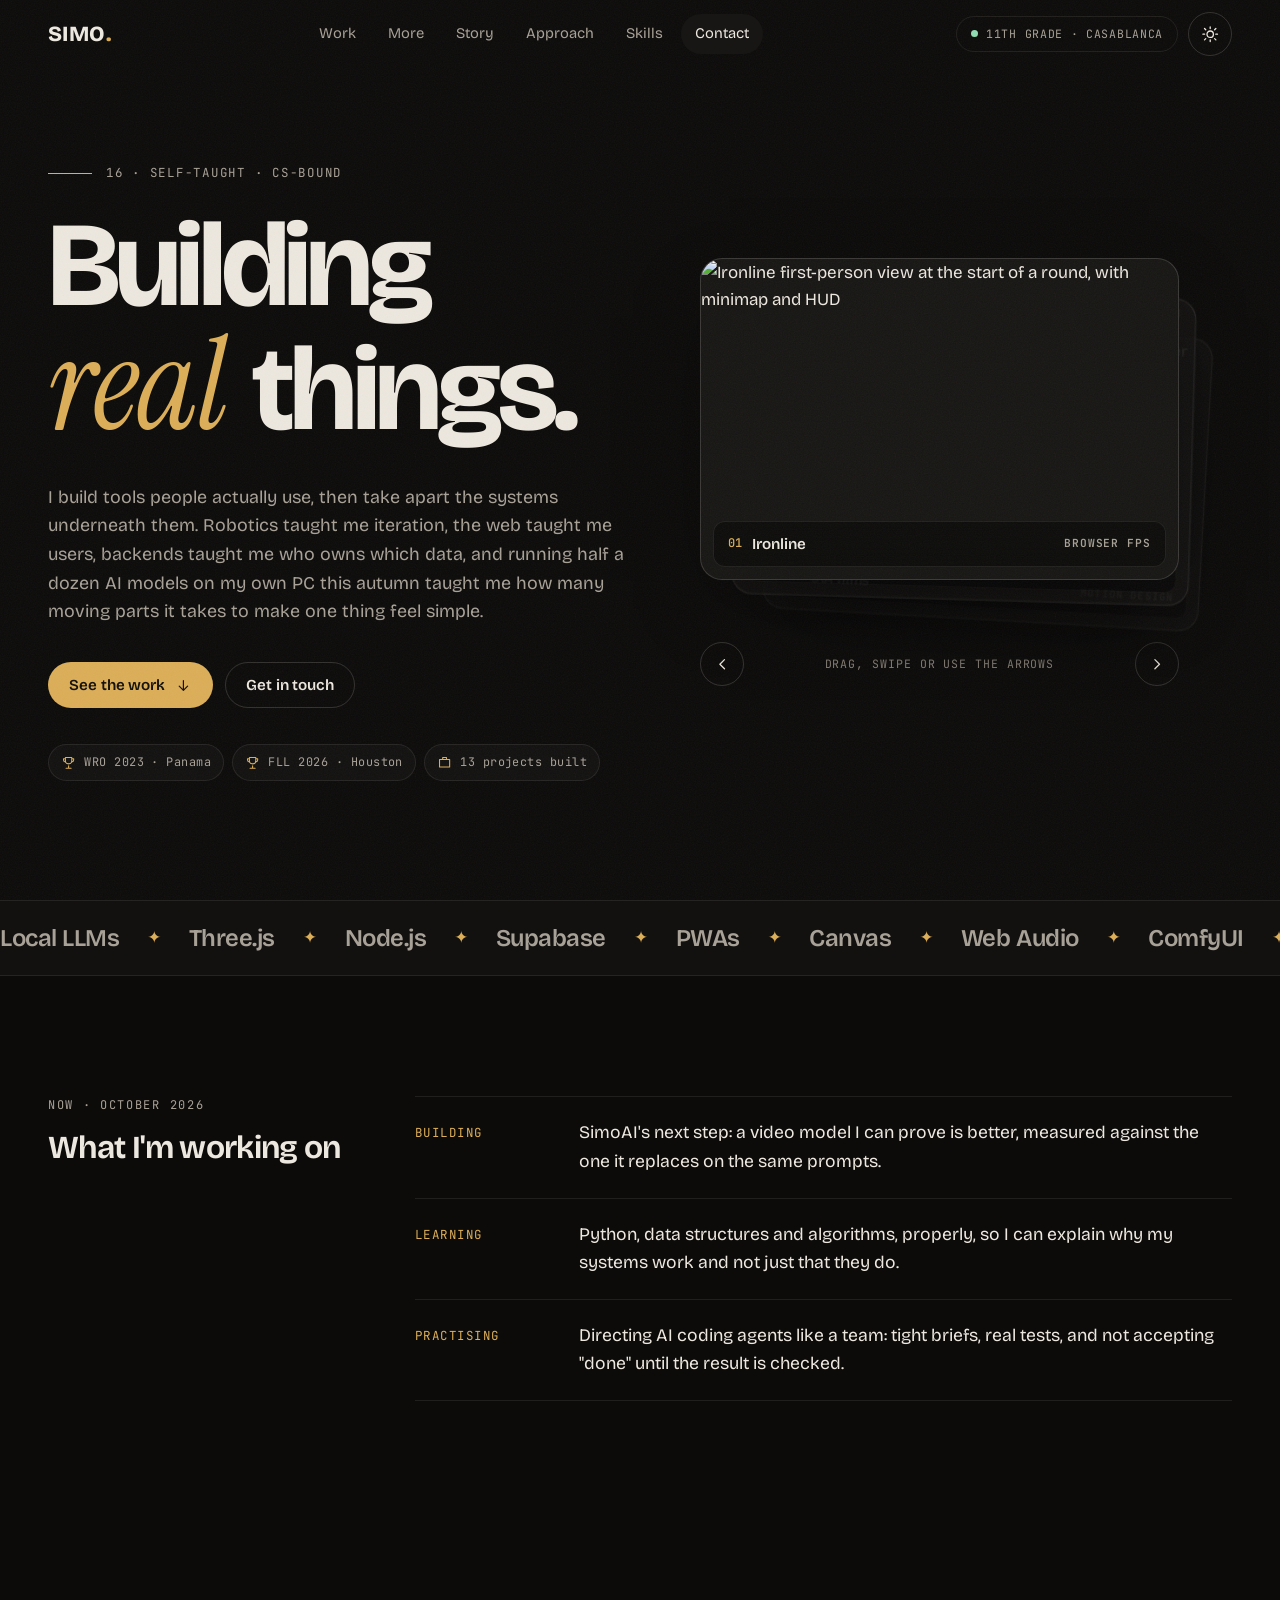
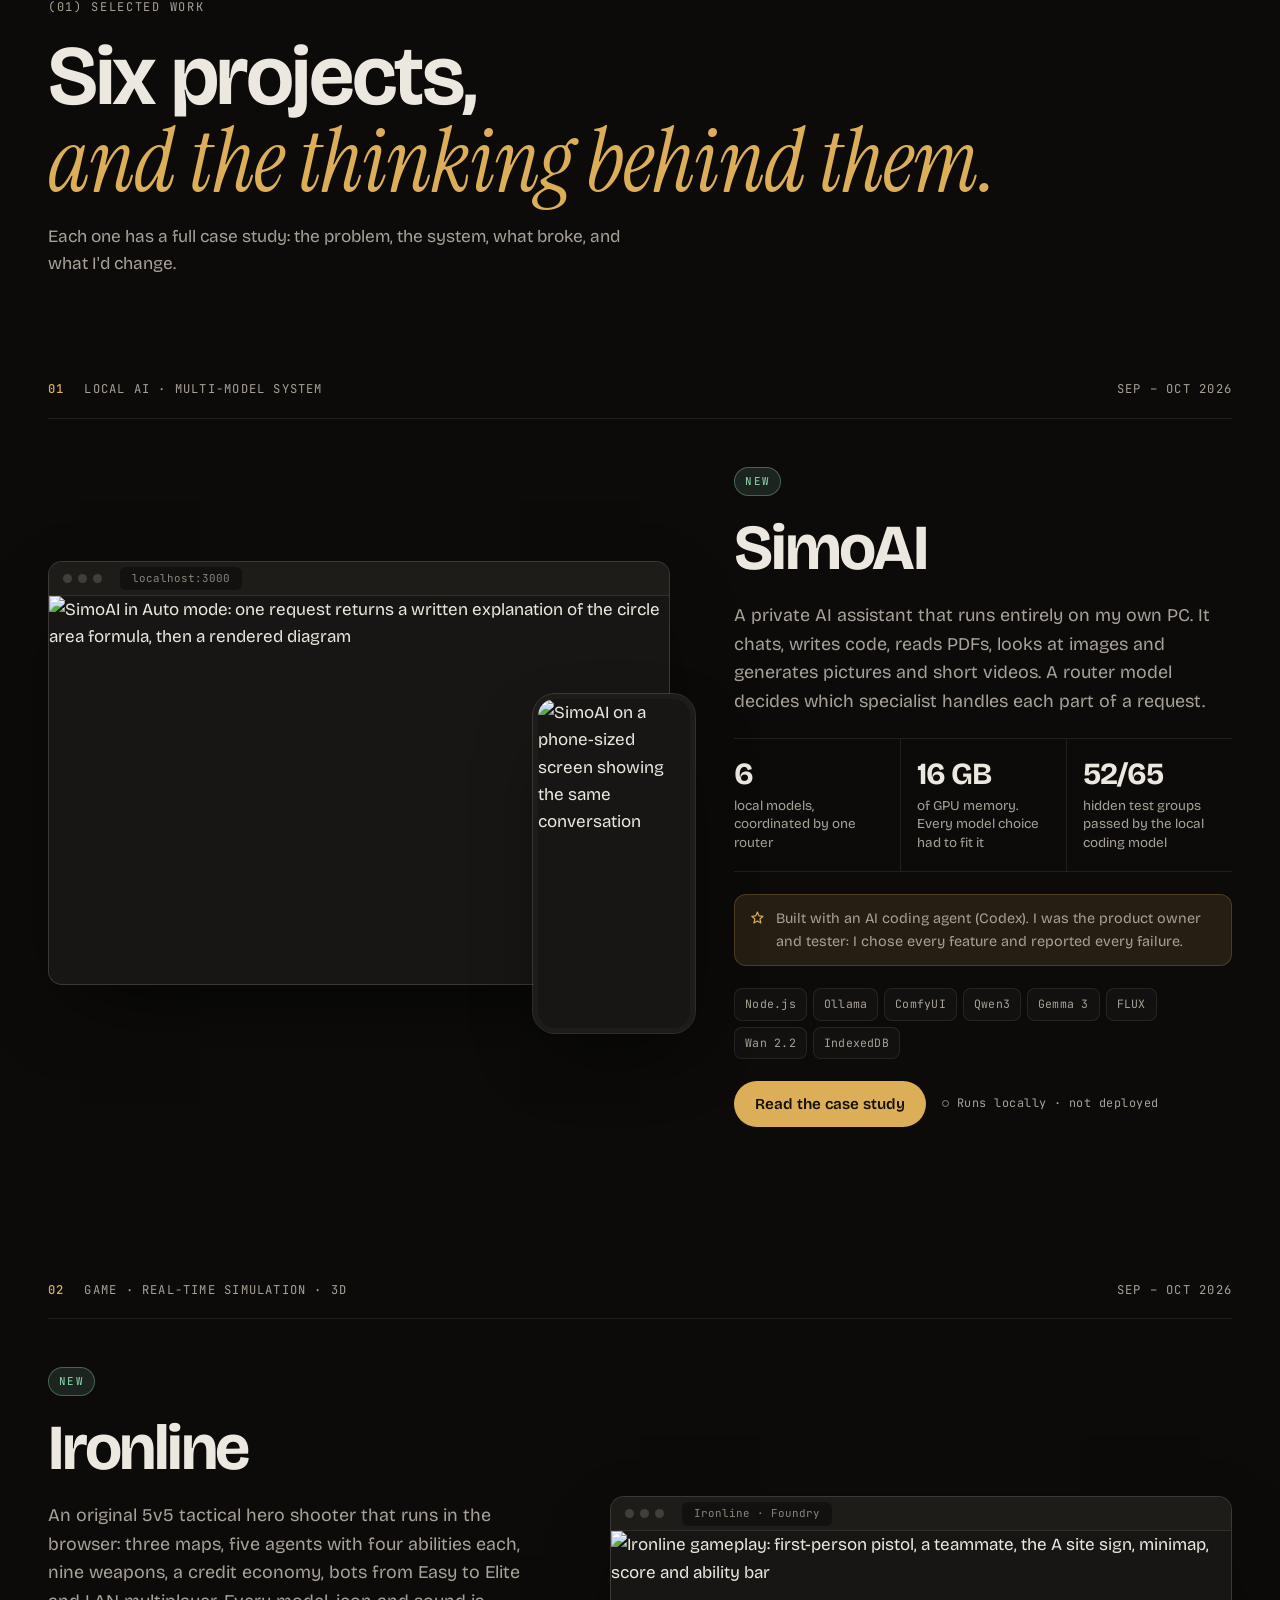
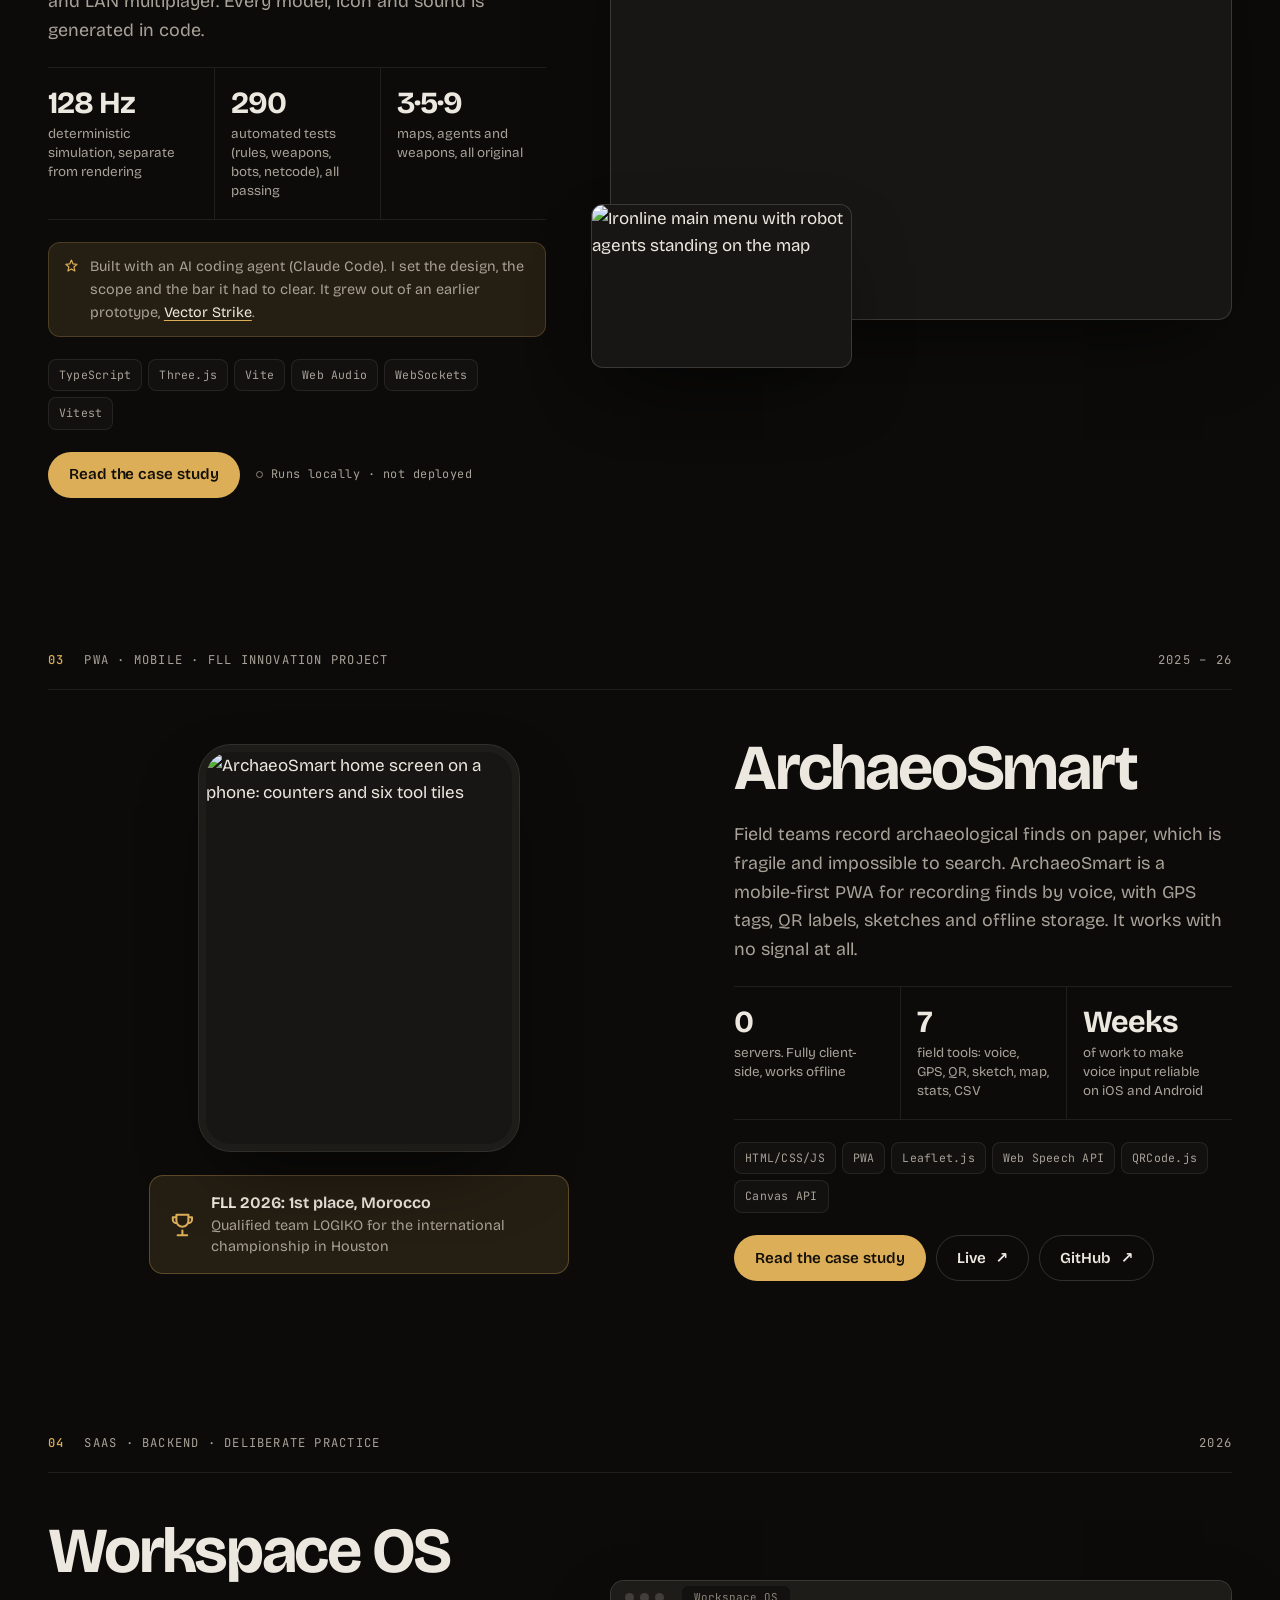
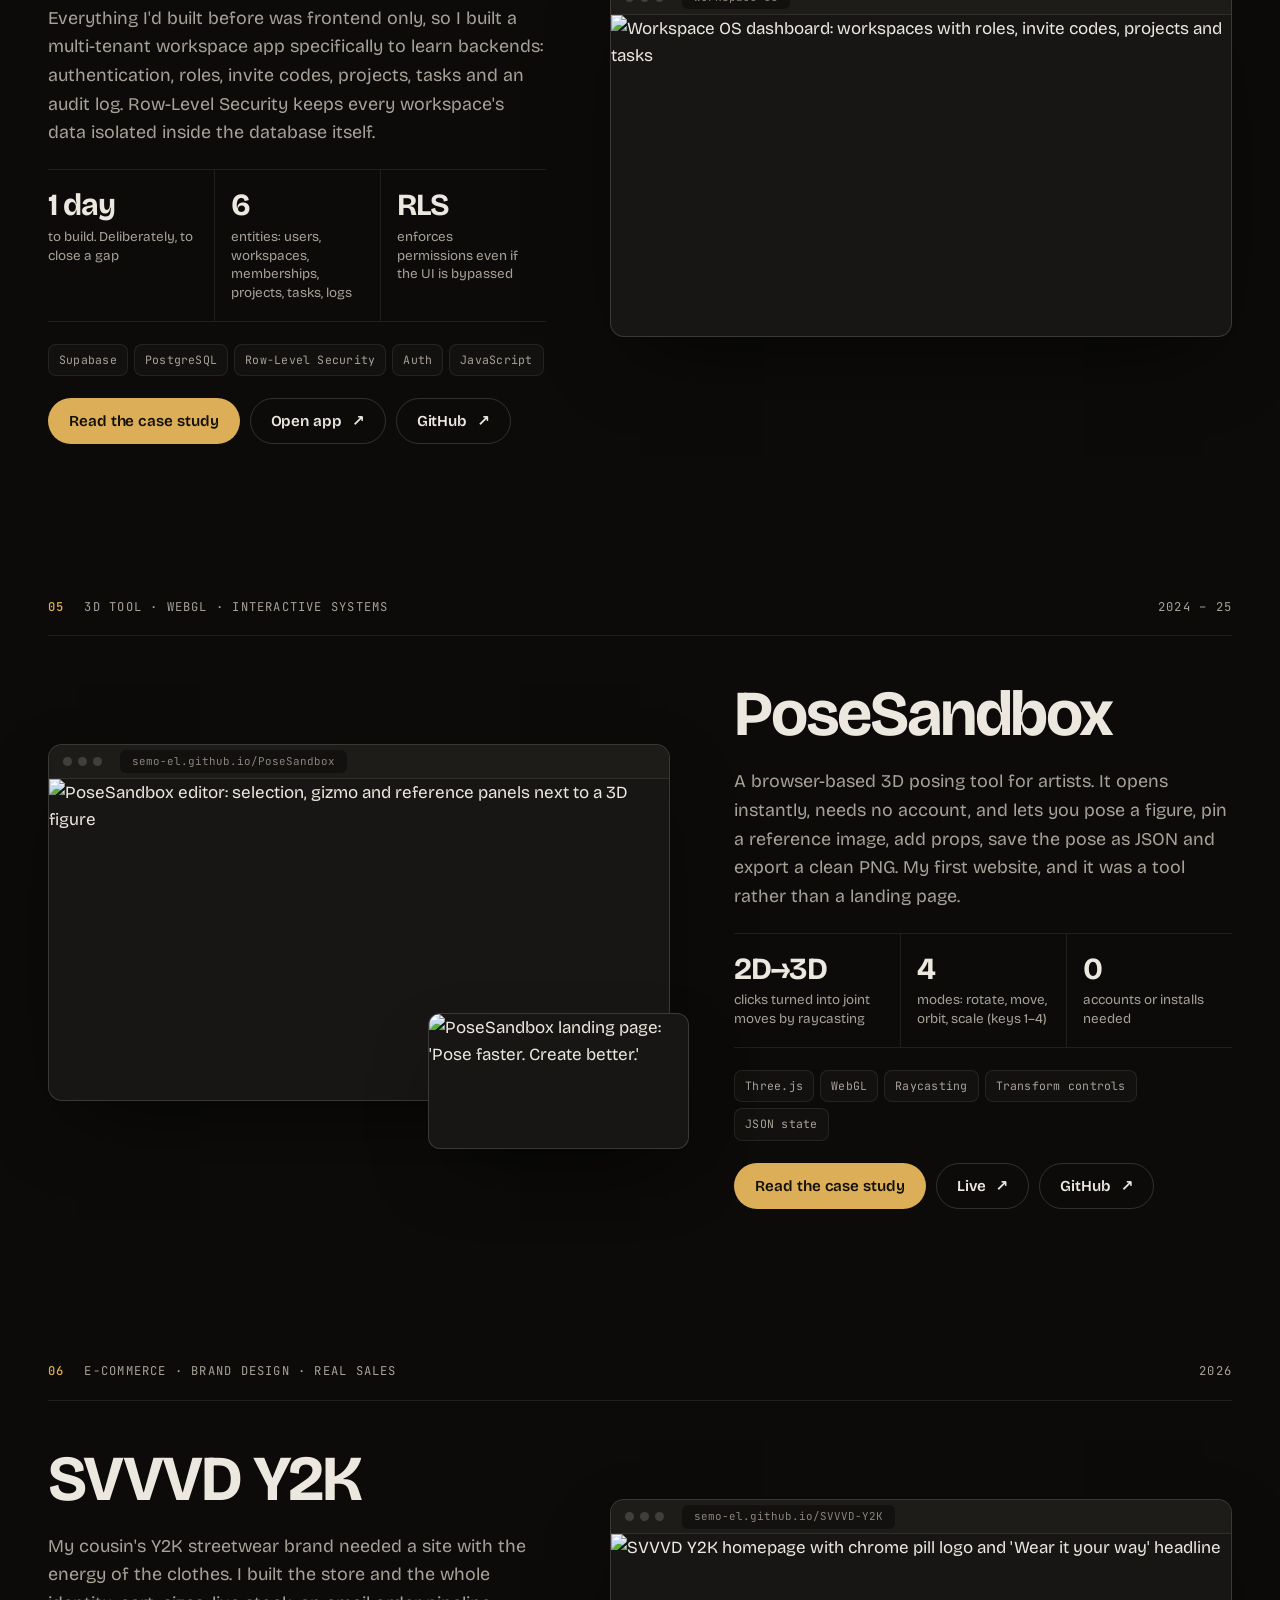
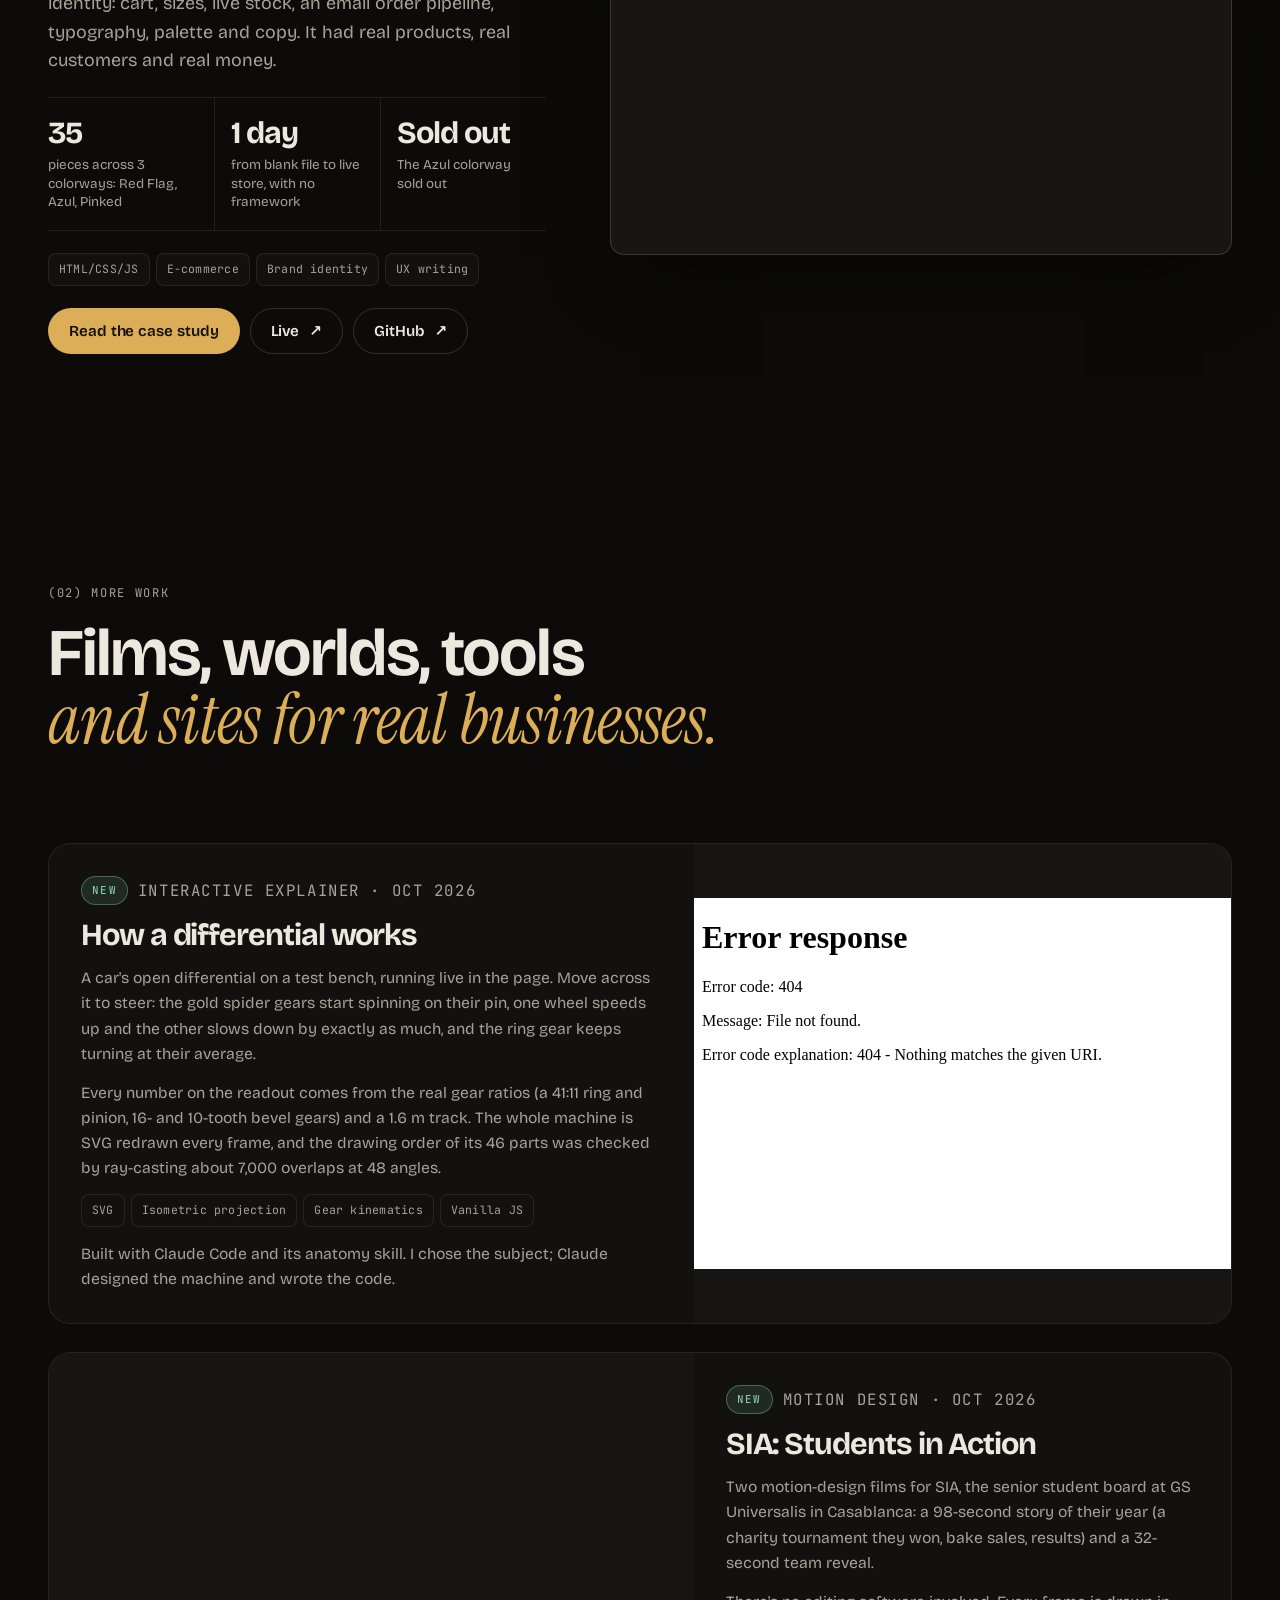
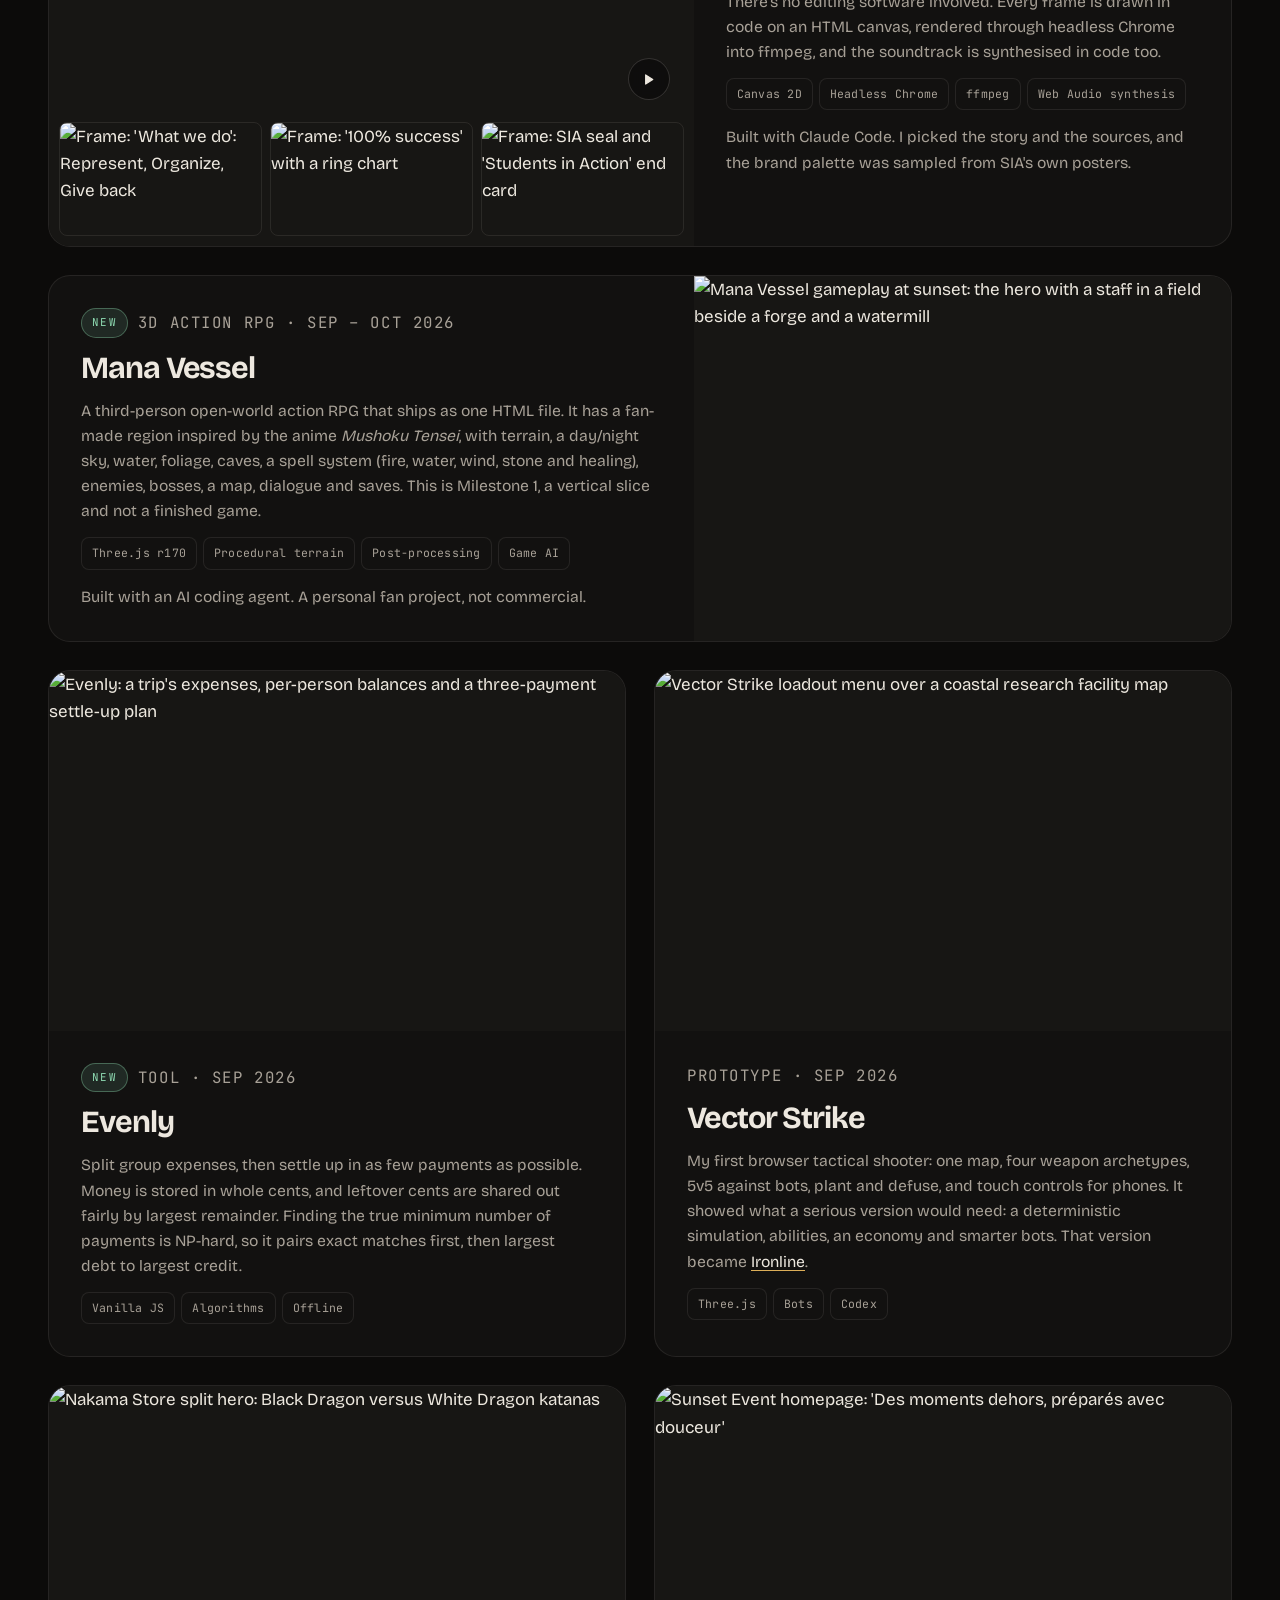
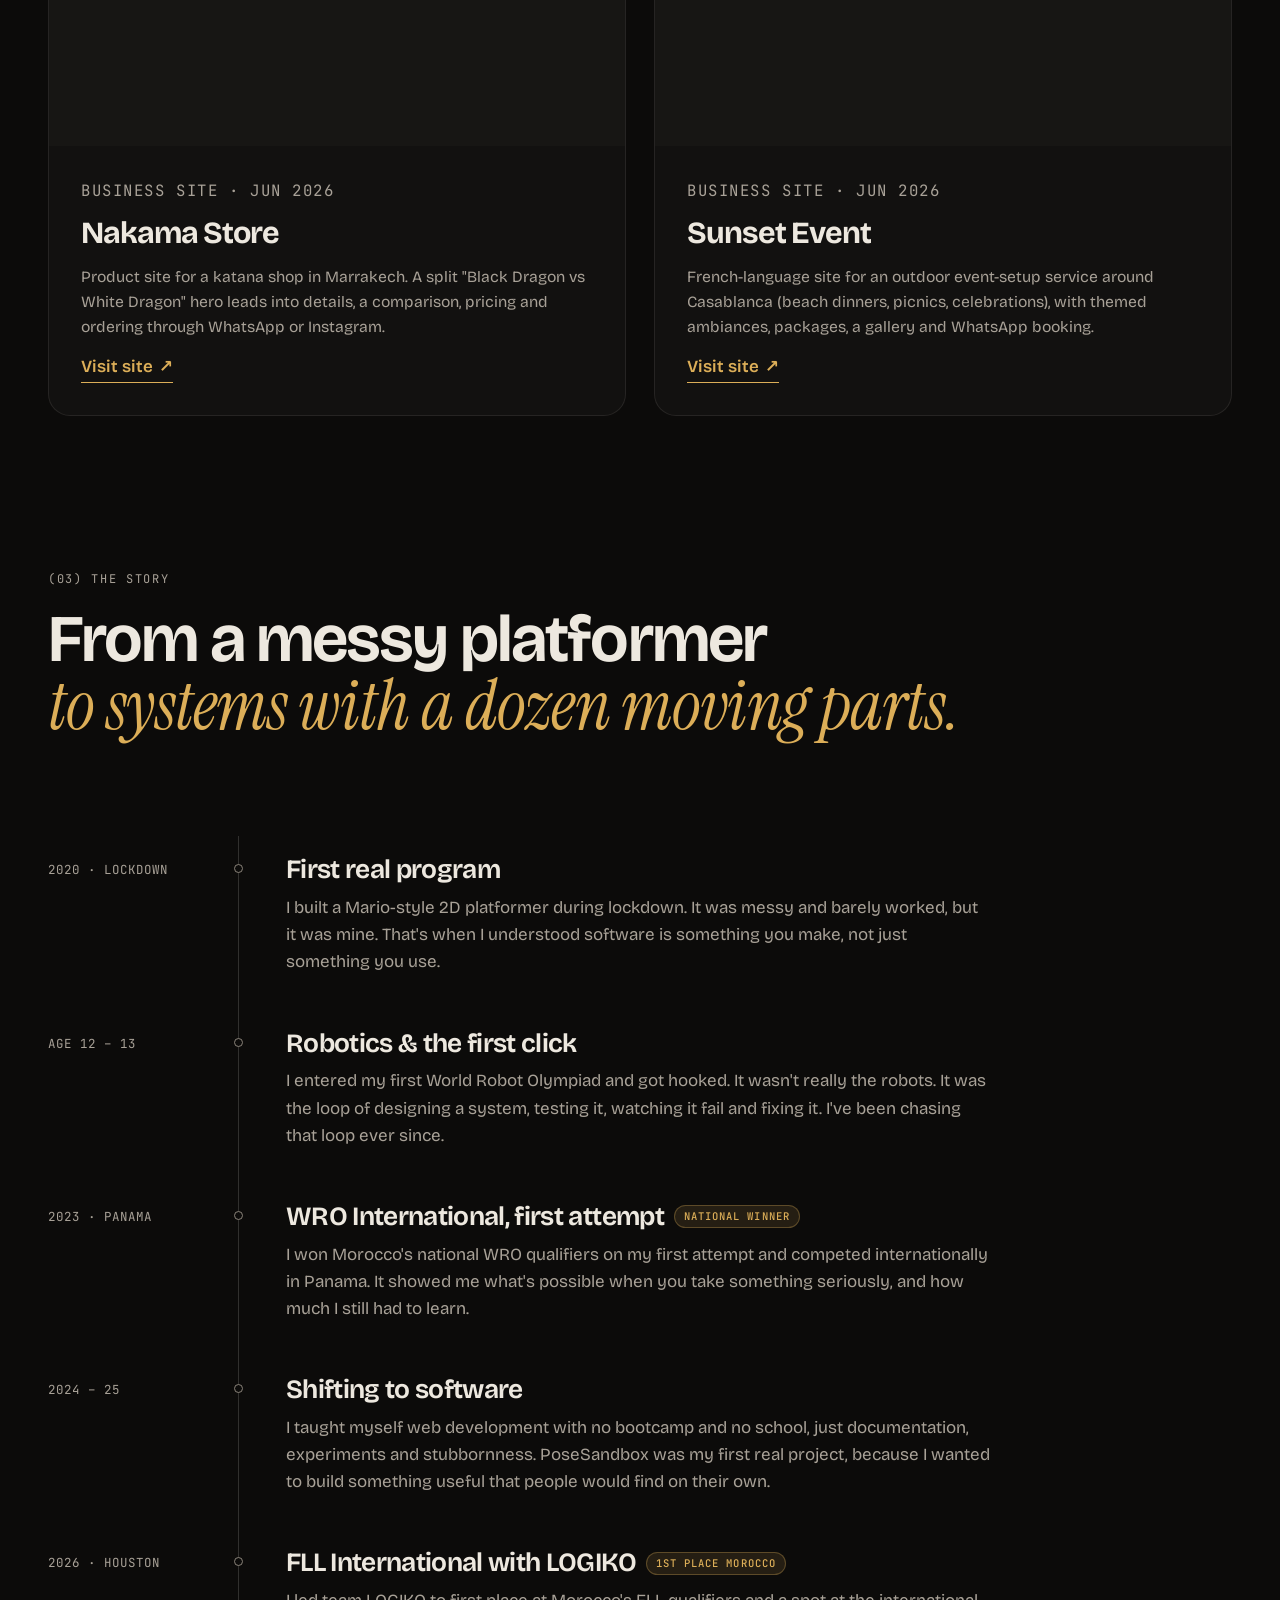
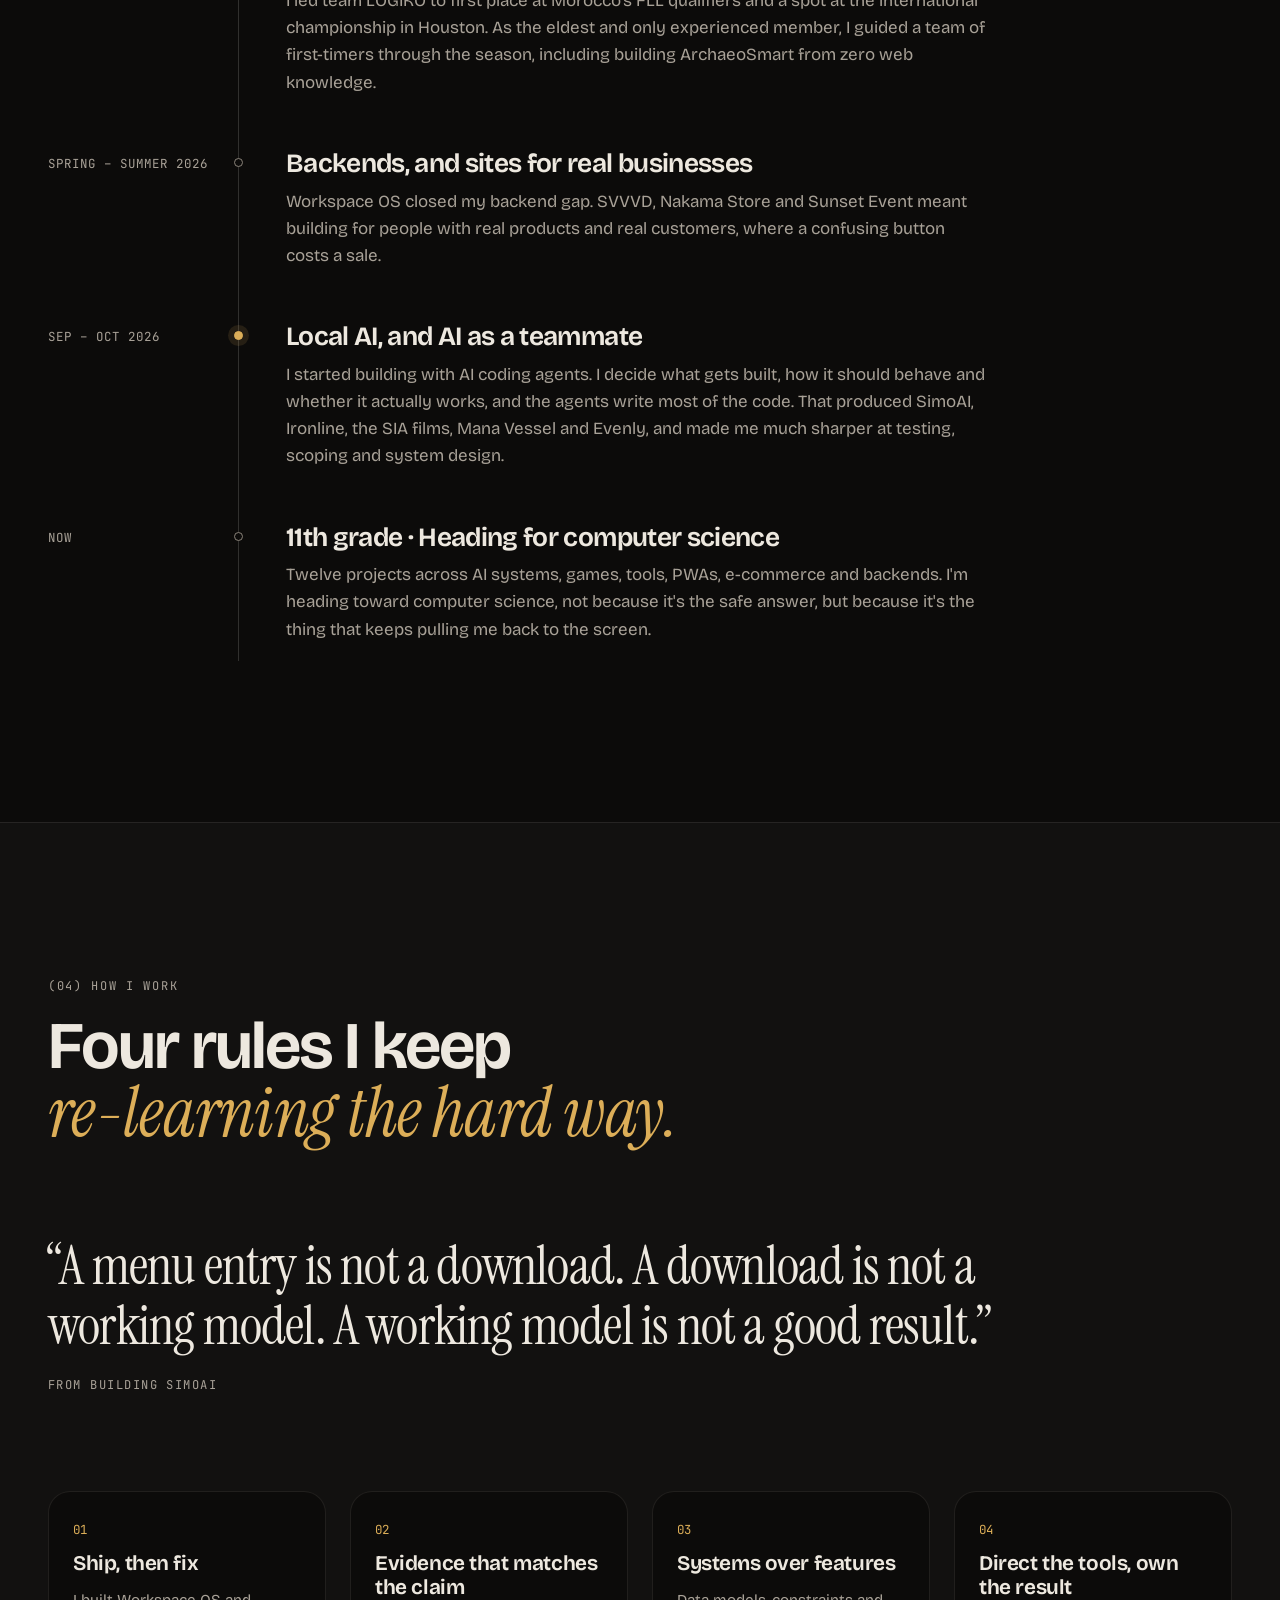
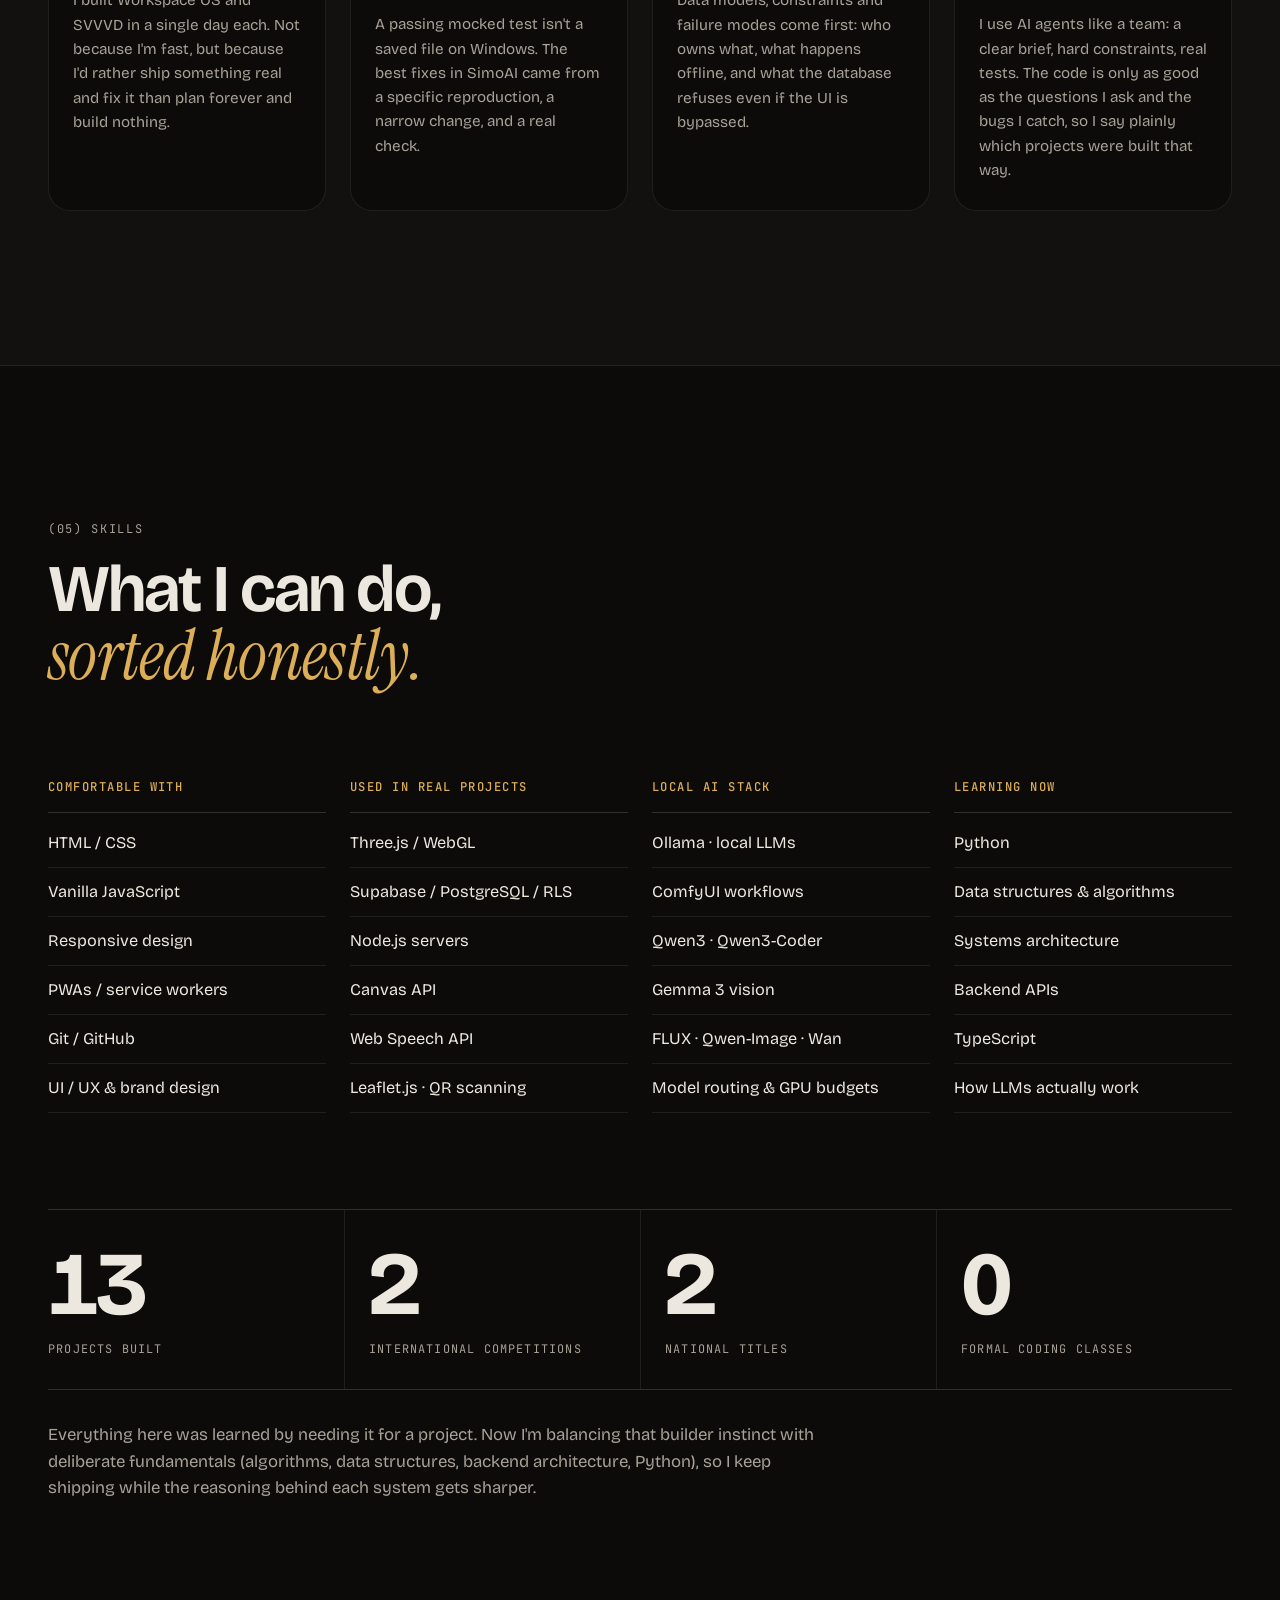
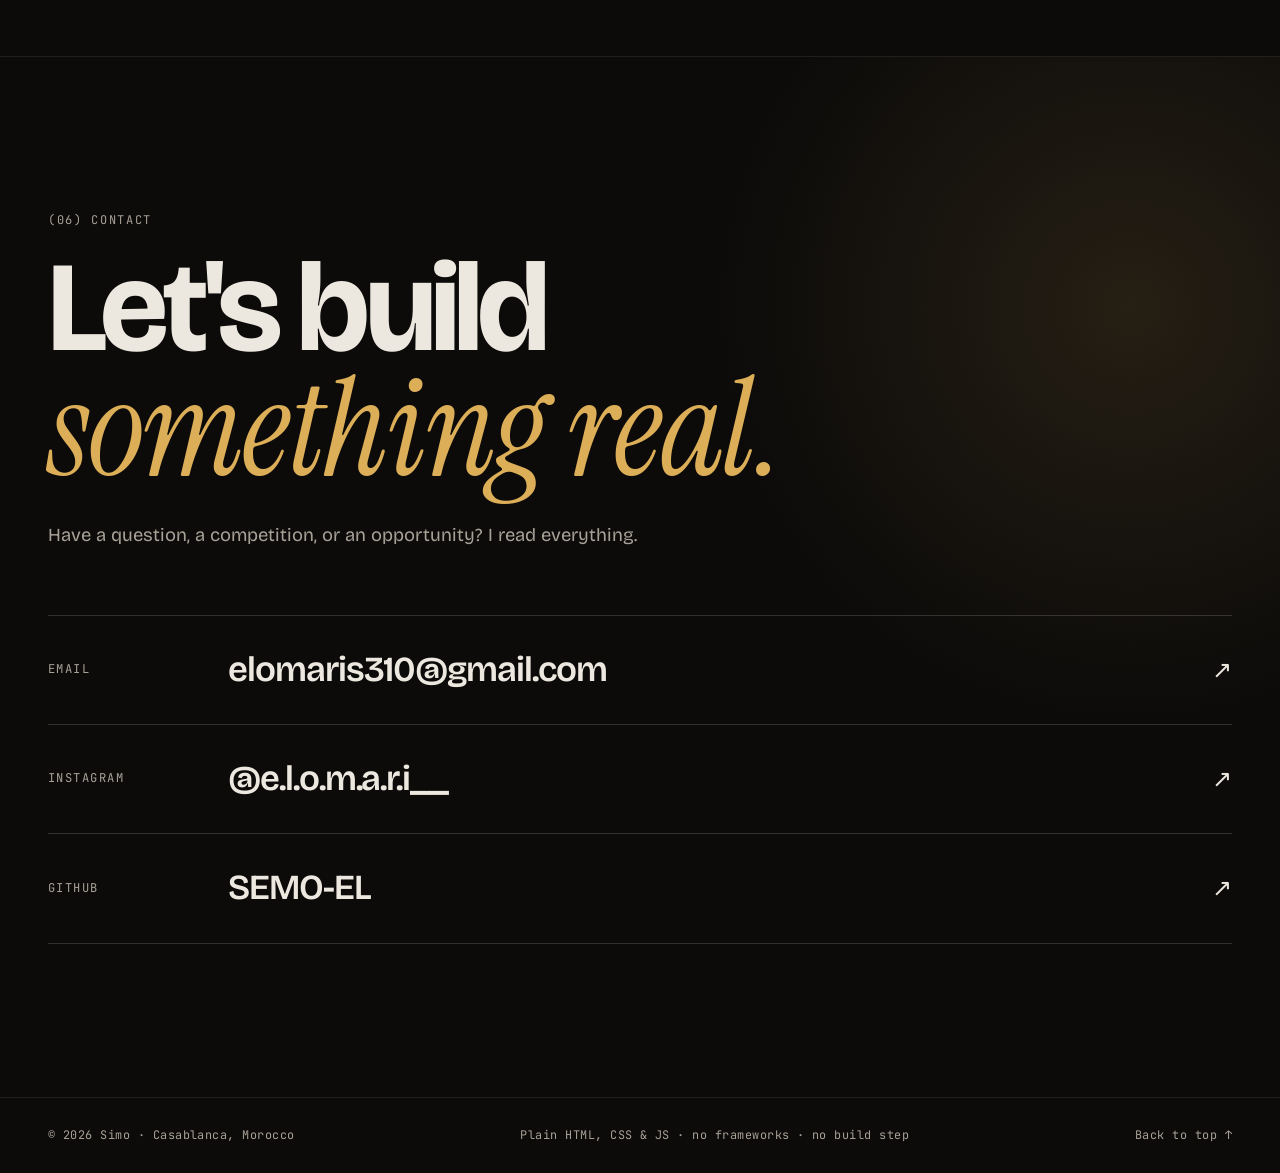
==== commit f9d15c45: "Add files via upload" ====
--- a/index.html
+++ b/index.html
@@ -1,555 +1,1045 @@
 <!DOCTYPE html>
-<html lang="en">
+<html lang="en" data-theme="dark">
 <head>
   <meta charset="UTF-8" />
-  <meta name="viewport" content="width=device-width, initial-scale=1.0" />
-  <title>Simo — CS Student & Builder</title>
-  <link rel="stylesheet" href="style.css" />
+  <meta name="viewport" content="width=device-width, initial-scale=1" />
+  <title>Simo — Builder, 16, Casablanca</title>
+  <meta name="description" content="Simo, a 16-year-old self-taught builder from Casablanca. Local AI systems, browser games, PWAs, backends and motion design: twelve projects, each with the reasoning behind it." />
+  <meta name="theme-color" content="#0c0b0a" />
+  <link rel="canonical" href="https://semo-el.github.io/Humble_Portfolio/" />
+
+  <meta property="og:type" content="website" />
+  <meta property="og:title" content="Simo — Building real things" />
+  <meta property="og:description" content="Local AI systems, browser games, PWAs, backends and motion design, from a 16-year-old builder in Casablanca." />
+  <meta property="og:url" content="https://semo-el.github.io/Humble_Portfolio/" />
+  <meta property="og:image" content="https://semo-el.github.io/Humble_Portfolio/images/og-image.png" />
+  <meta property="og:image:width" content="1200" />
+  <meta property="og:image:height" content="630" />
+  <meta name="twitter:card" content="summary_large_image" />
+
+  <link rel="icon" href="favicon.svg" type="image/svg+xml" />
   <link rel="preconnect" href="https://fonts.googleapis.com" />
   <link rel="preconnect" href="https://fonts.gstatic.com" crossorigin />
-  <link href="https://fonts.googleapis.com/css2?family=Bebas+Neue&family=DM+Serif+Display:ital@0;1&family=Syne:wght@400;500;600;700;800&family=Space+Mono:ital,wght@0,400;0,700;1,400&display=swap" rel="stylesheet" />
+  <link href="https://fonts.googleapis.com/css2?family=Bricolage+Grotesque:opsz,wght@12..96,300..800&family=Instrument+Serif:ital@0;1&family=JetBrains+Mono:wght@400;500&display=swap" rel="stylesheet" />
+  <link rel="stylesheet" href="style.css" />
+
+  <!-- Apply the saved theme before first paint to avoid a flash -->
+  <script>
+    document.documentElement.classList.add('js');
+    try { var t = localStorage.getItem('simo-theme'); if (t === 'light' || t === 'dark') document.documentElement.dataset.theme = t; } catch (e) {}
+  </script>
 </head>
 <body>
-
-  <div class="cursor" id="cursor"></div>
-  <div class="cursor-dot" id="cursorDot"></div>
-  <div class="noise"></div>
-
-  <!-- NAV -->
-  <nav class="nav" id="nav">
-    <div class="nav-logo">SIMO<span class="accent">.</span></div>
-    <div class="nav-links">
-      <a href="#story">Story</a>
-      <a href="#work">Work</a>
-      <a href="#skills">Skills</a>
-      <a href="#contact">Contact</a>
+  <a class="skip" href="#main">Skip to content</a>
+  <div class="progress" aria-hidden="true"><span id="progressBar"></span></div>
+
+  <!-- ============================== NAV ============================== -->
+  <header class="nav" id="nav">
+    <div class="nav-inner wrap">
+      <a class="logo" href="#top" aria-label="Simo, back to top">SIMO<span>.</span></a>
+
+      <nav class="nav-links" aria-label="Main">
+        <a href="#work">Work</a>
+        <a href="#more">More</a>
+        <a href="#story">Story</a>
+        <a href="#approach">Approach</a>
+        <a href="#skills">Skills</a>
+        <a href="#contact">Contact</a>
+      </nav>
+
+      <div class="nav-right">
+        <span class="status"><span class="status-dot" aria-hidden="true"></span>11th grade · Casablanca</span>
+        <button class="icon-btn" id="themeToggle" type="button" aria-label="Switch to light theme">
+          <svg class="i-sun" viewBox="0 0 24 24" aria-hidden="true"><circle cx="12" cy="12" r="4.2"/><path d="M12 2.5v2.2M12 19.3v2.2M4.6 4.6l1.6 1.6M17.8 17.8l1.6 1.6M2.5 12h2.2M19.3 12h2.2M4.6 19.4l1.6-1.6M17.8 6.2l1.6-1.6"/></svg>
+          <svg class="i-moon" viewBox="0 0 24 24" aria-hidden="true"><path d="M20 14.5A8.5 8.5 0 0 1 9.5 4a8.5 8.5 0 1 0 10.5 10.5Z"/></svg>
+        </button>
+        <button class="icon-btn menu-btn" id="menuBtn" type="button" aria-label="Open menu" aria-expanded="false" aria-controls="mobileMenu">
+          <svg viewBox="0 0 24 24" aria-hidden="true"><path d="M4 8h16M4 16h16"/></svg>
+        </button>
+      </div>
     </div>
-    <div class="nav-status">
-      <span class="status-dot"></span>
-      11th Grade · Casablanca
+
+    <div class="mobile-menu" id="mobileMenu" hidden>
+      <nav aria-label="Mobile">
+        <a href="#work">Work</a>
+        <a href="#more">More work</a>
+        <a href="#story">Story</a>
+        <a href="#approach">Approach</a>
+        <a href="#skills">Skills</a>
+        <a href="#contact">Contact</a>
+      </nav>
     </div>
-  </nav>
-
-  <!-- HERO -->
-  <section class="hero" id="hero">
-    <div class="hero-left">
-      <div class="hero-eyebrow">
-        <span class="line-accent"></span>
-        16 · Self-taught · CS-bound
-      </div>
-      <h1 class="hero-title">
-        <span class="title-line">BUILDING</span>
-        <span class="title-line italic">Real</span>
-        <span class="title-line">THINGS.</span>
-      </h1>
-      <p class="hero-statement">
-        I build real tools, then reverse-engineer the systems behind them: robotics taught me iteration, web projects taught me users, and backend work is teaching me architecture, data ownership, and failure modes — not just features.
-      </p>
-      <div class="hero-pills">
-        <span>WRO 2023 · Panama</span>
-        <span>FLL 2026 · Houston</span>
-        <span>Systems-minded builder</span>
+  </header>
+
+  <main id="main">
+    <!-- ============================== HERO ============================== -->
+    <section class="hero wrap" id="top">
+      <div class="hero-copy">
+        <p class="eyebrow reveal"><span class="rule" aria-hidden="true"></span>16 · Self-taught · CS-bound</p>
+        <h1 class="hero-title">
+          <span class="line"><span>Building</span></span>
+          <span class="line"><span><em>real</em> things.</span></span>
+        </h1>
+        <p class="hero-lead reveal">
+          I build tools people actually use, then take apart the systems underneath them. Robotics taught me iteration,
+          the web taught me users, backends taught me who owns which data, and running half a dozen AI models on my own PC
+          this autumn taught me how many moving parts it takes to make one thing feel simple.
+        </p>
+        <div class="hero-actions reveal">
+          <a class="btn btn-primary" href="#work">See the work
+            <svg viewBox="0 0 24 24" aria-hidden="true"><path d="M12 5v14M6 13l6 6 6-6"/></svg>
+          </a>
+          <a class="btn btn-ghost" href="#contact">Get in touch</a>
+        </div>
+        <ul class="hero-pills reveal" aria-label="Highlights">
+          <li><svg viewBox="0 0 24 24" aria-hidden="true"><path d="M8 21h8M12 17v4M7 4h10v5a5 5 0 0 1-10 0V4ZM7 6H4v2a3 3 0 0 0 3 3M17 6h3v2a3 3 0 0 1-3 3"/></svg>WRO 2023 · Panama</li>
+          <li><svg viewBox="0 0 24 24" aria-hidden="true"><path d="M8 21h8M12 17v4M7 4h10v5a5 5 0 0 1-10 0V4ZM7 6H4v2a3 3 0 0 0 3 3M17 6h3v2a3 3 0 0 1-3 3"/></svg>FLL 2026 · Houston</li>
+          <li><svg viewBox="0 0 24 24" aria-hidden="true"><path d="M4 7h16v12H4zM9 7V4h6v3"/></svg>13 projects built</li>
+        </ul>
+      </div>
+
+      <div class="deck-wrap reveal" aria-roledescription="carousel" aria-label="Project previews">
+        <div class="deck" id="deck">
+          <a class="deck-card" href="#ironline" data-i="0">
+            <img src="images/ironline-match.webp" alt="Ironline first-person view at the start of a round, with minimap and HUD" width="1440" height="900" />
+            <span class="deck-meta"><b>01</b> Ironline <i>Browser FPS</i></span>
+          </a>
+          <a class="deck-card" href="#simoai" data-i="1">
+            <img src="images/simoai-auto.webp" alt="SimoAI answering a request with a written formula and a rendered circle diagram" width="1440" height="900" />
+            <span class="deck-meta"><b>02</b> SimoAI <i>Local AI</i></span>
+          </a>
+          <a class="deck-card" href="#sia" data-i="2">
+            <img src="images/sia-first-place.webp" alt="Frame from the SIA film: '1st place, trophy secured' over gold light rays" width="1600" height="900" />
+            <span class="deck-meta"><b>03</b> SIA films <i>Motion design</i></span>
+          </a>
+          <a class="deck-card" href="#mana" data-i="3">
+            <img src="images/mana-vessel-title.webp" alt="Mana Vessel title screen over a valley with a village and a river" width="1440" height="900" />
+            <span class="deck-meta"><b>04</b> Mana Vessel <i>3D RPG</i></span>
+          </a>
+          <a class="deck-card" href="#posesandbox" data-i="4">
+            <img src="images/posesandbox-app.webp" alt="PoseSandbox editor with a posable 3D figure on a grid" width="1600" height="829" />
+            <span class="deck-meta"><b>05</b> PoseSandbox <i>3D tool</i></span>
+          </a>
+          <a class="deck-card" href="#svvvd" data-i="5">
+            <img src="images/svvvd.webp" alt="SVVVD Y2K store homepage: 'Wear it your way'" width="1600" height="825" />
+            <span class="deck-meta"><b>06</b> SVVVD Y2K <i>E-commerce</i></span>
+          </a>
+        </div>
+        <div class="deck-ui">
+          <button class="icon-btn" id="deckPrev" type="button" aria-label="Previous project">
+            <svg viewBox="0 0 24 24" aria-hidden="true"><path d="M15 6l-6 6 6 6"/></svg>
+          </button>
+          <p class="deck-hint" id="deckHint"><span>Drag, swipe or use the arrows</span></p>
+          <button class="icon-btn" id="deckNext" type="button" aria-label="Next project">
+            <svg viewBox="0 0 24 24" aria-hidden="true"><path d="M9 6l6 6-6 6"/></svg>
+          </button>
+        </div>
+      </div>
+    </section>
+
+    <!-- ============================== TICKER ============================== -->
+    <div class="ticker" aria-hidden="true">
+      <div class="ticker-track">
+        <span>Local LLMs</span><span>Three.js</span><span>Node.js</span><span>Supabase</span><span>PWAs</span><span>Canvas</span><span>Web Audio</span><span>ComfyUI</span><span>Ollama</span><span>WebGL</span><span>Robotics</span><span>Brand design</span>
+        <span>Local LLMs</span><span>Three.js</span><span>Node.js</span><span>Supabase</span><span>PWAs</span><span>Canvas</span><span>Web Audio</span><span>ComfyUI</span><span>Ollama</span><span>WebGL</span><span>Robotics</span><span>Brand design</span>
       </div>
     </div>
 
-    <!-- 3D BOOK -->
-    <div class="book-wrapper" id="bookWrapper">
-      <div class="book-hint" id="bookHint">
-        <svg width="14" height="14" viewBox="0 0 24 24" fill="none" stroke="currentColor" stroke-width="1.5"><path d="M8 12h8M13 8l4 4-4 4"/></svg>
-        Drag to explore projects
-      </div>
-      <div class="book-scene" id="bookScene">
-        <div class="book" id="book">
-          <div class="book-face" data-index="0">
-            <img src="images/svvvd.png" alt="SVVVD Y2K" />
-            <div class="book-face-label">
-              <span class="bfl-num">01</span>
-              <span class="bfl-name">SVVVD Y2K</span>
-              <span class="bfl-tag">Fashion · Brand · Real Sales</span>
+    <!-- ============================== NOW ============================== -->
+    <section class="now wrap" aria-labelledby="now-title">
+      <div class="now-head reveal">
+        <p class="label">Now · October 2026</p>
+        <h2 id="now-title" class="h-sm">What I'm working on</h2>
+      </div>
+      <ul class="now-list">
+        <li class="reveal"><span class="now-k">Building</span><span>SimoAI's next step: a video model I can prove is better, measured against the one it replaces on the same prompts.</span></li>
+        <li class="reveal"><span class="now-k">Learning</span><span>Python, data structures and algorithms, properly, so I can explain why my systems work and not just that they do.</span></li>
+        <li class="reveal"><span class="now-k">Practising</span><span>Directing AI coding agents like a team: tight briefs, real tests, and not accepting "done" until the result is checked.</span></li>
+      </ul>
+    </section>
+
+    <!-- ============================== SELECTED WORK ============================== -->
+    <section class="work" id="work" aria-labelledby="work-title">
+      <div class="section-head wrap reveal">
+        <p class="label">(01) Selected work</p>
+        <h2 id="work-title" class="h-xl">Six projects,<br /><em>and the thinking behind them.</em></h2>
+        <p class="section-sub">Each one has a full case study: the problem, the system, what broke, and what I'd change.</p>
+      </div>
+
+      <!-- ---------- 01 SimoAI ---------- -->
+      <article class="case wrap" id="simoai" aria-labelledby="simoai-title">
+        <header class="case-top reveal">
+          <span class="case-num">01</span>
+          <span class="case-cat">Local AI · Multi-model system</span>
+          <span class="case-year">Sep – Oct 2026</span>
+        </header>
+        <div class="case-grid">
+          <div class="case-media reveal">
+            <figure class="shot shot-browser">
+              <div class="shot-bar" aria-hidden="true"><i></i><i></i><i></i><span>localhost:3000</span></div>
+              <img src="images/simoai-auto.webp" alt="SimoAI in Auto mode: one request returns a written explanation of the circle area formula, then a rendered diagram" width="1440" height="900" loading="lazy" />
+            </figure>
+            <figure class="shot shot-phone">
+              <img src="images/simoai-mobile.webp" alt="SimoAI on a phone-sized screen showing the same conversation" width="390" height="844" loading="lazy" />
+            </figure>
+          </div>
+          <div class="case-body reveal">
+            <span class="badge badge-new">New</span>
+            <h3 id="simoai-title" class="case-title">SimoAI</h3>
+            <p class="case-lead">A private AI assistant that runs entirely on my own PC. It chats, writes code, reads PDFs, looks at images and generates pictures and short videos. A router model decides which specialist handles each part of a request.</p>
+            <dl class="facts">
+              <div><dt>6</dt><dd>local models, coordinated by one router</dd></div>
+              <div><dt>16&nbsp;GB</dt><dd>of GPU memory. Every model choice had to fit it</dd></div>
+              <div><dt>52/65</dt><dd>hidden test groups passed by the local coding model</dd></div>
+            </dl>
+            <p class="built"><svg viewBox="0 0 24 24" aria-hidden="true"><path d="M12 3l2.2 5.3L20 9l-4.4 3.8L17 18.5 12 15.6 7 18.5l1.4-5.7L4 9l5.8-.7Z"/></svg><span>Built with an AI coding agent (Codex). I was the product owner and tester: I chose every feature and reported every failure.</span></p>
+            <ul class="chips" aria-label="Stack"><li>Node.js</li><li>Ollama</li><li>ComfyUI</li><li>Qwen3</li><li>Gemma 3</li><li>FLUX</li><li>Wan 2.2</li><li>IndexedDB</li></ul>
+            <div class="case-actions">
+              <button class="btn btn-primary" type="button" data-case="simoai" aria-label="Read the SimoAI case study">Read the case study</button>
+              <span class="note-local"><span class="dot-local" aria-hidden="true"></span>Runs locally · not deployed</span>
             </div>
           </div>
-          <div class="book-face" data-index="1">
-            <img src="images/posesandbox.png" alt="PoseSandbox" />
-            <div class="book-face-label">
-              <span class="bfl-num">02</span>
-              <span class="bfl-name">PoseSandbox</span>
-              <span class="bfl-tag">3D Tool · Three.js · WebGL</span>
+        </div>
+      </article>
+
+      <!-- ---------- 02 Ironline ---------- -->
+      <article class="case case-flip wrap" id="ironline" aria-labelledby="ironline-title">
+        <header class="case-top reveal">
+          <span class="case-num">02</span>
+          <span class="case-cat">Game · Real-time simulation · 3D</span>
+          <span class="case-year">Sep – Oct 2026</span>
+        </header>
+        <div class="case-grid">
+          <div class="case-media reveal">
+            <figure class="shot shot-browser">
+              <div class="shot-bar" aria-hidden="true"><i></i><i></i><i></i><span>Ironline · Foundry</span></div>
+              <img src="images/ironline-match.webp" alt="Ironline gameplay: first-person pistol, a teammate, the A site sign, minimap, score and ability bar" width="1440" height="900" loading="lazy" />
+            </figure>
+            <figure class="shot shot-inset">
+              <img src="images/ironline-menu.webp" alt="Ironline main menu with robot agents standing on the map" width="1440" height="900" loading="lazy" />
+            </figure>
+          </div>
+          <div class="case-body reveal">
+            <span class="badge badge-new">New</span>
+            <h3 id="ironline-title" class="case-title">Ironline</h3>
+            <p class="case-lead">An original 5v5 tactical hero shooter that runs in the browser: three maps, five agents with four abilities each, nine weapons, a credit economy, bots from Easy to Elite and LAN multiplayer. Every model, icon and sound is generated in code.</p>
+            <dl class="facts">
+              <div><dt>128&nbsp;Hz</dt><dd>deterministic simulation, separate from rendering</dd></div>
+              <div><dt>290</dt><dd>automated tests (rules, weapons, bots, netcode), all passing</dd></div>
+              <div><dt>3·5·9</dt><dd>maps, agents and weapons, all original</dd></div>
+            </dl>
+            <p class="built"><svg viewBox="0 0 24 24" aria-hidden="true"><path d="M12 3l2.2 5.3L20 9l-4.4 3.8L17 18.5 12 15.6 7 18.5l1.4-5.7L4 9l5.8-.7Z"/></svg><span>Built with an AI coding agent (Claude Code). I set the design, the scope and the bar it had to clear. It grew out of an earlier prototype, <a href="#vector">Vector Strike</a>.</span></p>
+            <ul class="chips" aria-label="Stack"><li>TypeScript</li><li>Three.js</li><li>Vite</li><li>Web Audio</li><li>WebSockets</li><li>Vitest</li></ul>
+            <div class="case-actions">
+              <button class="btn btn-primary" type="button" data-case="ironline" aria-label="Read the Ironline case study">Read the case study</button>
+              <span class="note-local"><span class="dot-local" aria-hidden="true"></span>Runs locally · not deployed</span>
             </div>
           </div>
-          <div class="book-face" data-index="2">
-            <img src="images/archaeosmart.png" alt="ArchaeoSmart" />
-            <div class="book-face-label">
-              <span class="bfl-num">03</span>
-              <span class="bfl-name">ArchaeoSmart</span>
-              <span class="bfl-tag">PWA · FLL 2026 · Field Tool</span>
+        </div>
+      </article>
+
+      <!-- ---------- 03 ArchaeoSmart ---------- -->
+      <article class="case wrap" id="archaeosmart" aria-labelledby="archaeosmart-title">
+        <header class="case-top reveal">
+          <span class="case-num">03</span>
+          <span class="case-cat">PWA · Mobile · FLL innovation project</span>
+          <span class="case-year">2025 – 26</span>
+        </header>
+        <div class="case-grid">
+          <div class="case-media case-media-phone reveal">
+            <figure class="shot shot-phone shot-phone-lg">
+              <img src="images/archaeosmart-mobile.webp" alt="ArchaeoSmart home screen on a phone: counters and six tool tiles" width="390" height="500" loading="lazy" />
+            </figure>
+            <div class="award">
+              <svg viewBox="0 0 24 24" aria-hidden="true"><path d="M8 21h8M12 17v4M7 4h10v5a5 5 0 0 1-10 0V4ZM7 6H4v2a3 3 0 0 0 3 3M17 6h3v2a3 3 0 0 1-3 3"/></svg>
+              <p><b>FLL 2026: 1st place, Morocco</b><span>Qualified team LOGIKO for the international championship in Houston</span></p>
             </div>
           </div>
-          <div class="book-face" data-index="3">
-            <img src="images/workspace.png" alt="Workspace OS" />
-            <div class="book-face-label">
-              <span class="bfl-num">04</span>
-              <span class="bfl-name">Workspace OS</span>
-              <span class="bfl-tag">SaaS · Supabase · Backend</span>
+          <div class="case-body reveal">
+            <h3 id="archaeosmart-title" class="case-title">ArchaeoSmart</h3>
+            <p class="case-lead">Field teams record archaeological finds on paper, which is fragile and impossible to search. ArchaeoSmart is a mobile-first PWA for recording finds by voice, with GPS tags, QR labels, sketches and offline storage. It works with no signal at all.</p>
+            <dl class="facts">
+              <div><dt>0</dt><dd>servers. Fully client-side, works offline</dd></div>
+              <div><dt>7</dt><dd>field tools: voice, GPS, QR, sketch, map, stats, CSV</dd></div>
+              <div><dt>Weeks</dt><dd>of work to make voice input reliable on iOS and Android</dd></div>
+            </dl>
+            <ul class="chips" aria-label="Stack"><li>HTML/CSS/JS</li><li>PWA</li><li>Leaflet.js</li><li>Web Speech API</li><li>QRCode.js</li><li>Canvas API</li></ul>
+            <div class="case-actions">
+              <button class="btn btn-primary" type="button" data-case="archaeosmart" aria-label="Read the ArchaeoSmart case study">Read the case study</button>
+              <a class="btn btn-ghost" href="https://semo-el.github.io/ArchaeoSmart_V2/" target="_blank" rel="noopener" aria-label="ArchaeoSmart: live site (opens in a new tab)">Live <span aria-hidden="true">↗</span></a>
+              <a class="btn btn-ghost" href="https://github.com/SEMO-EL/ArchaeoSmart_V2" target="_blank" rel="noopener" aria-label="ArchaeoSmart: GitHub (opens in a new tab)">GitHub <span aria-hidden="true">↗</span></a>
             </div>
           </div>
         </div>
-      </div>
-      <div class="book-dots" id="bookDots">
-        <span class="book-dot active" data-i="0"></span>
-        <span class="book-dot" data-i="1"></span>
-        <span class="book-dot" data-i="2"></span>
-        <span class="book-dot" data-i="3"></span>
-      </div>
-      <div class="book-shadow"></div>
+      </article>
+
+      <!-- ---------- 04 Workspace OS ---------- -->
+      <article class="case case-flip wrap" id="workspace" aria-labelledby="workspace-title">
+        <header class="case-top reveal">
+          <span class="case-num">04</span>
+          <span class="case-cat">SaaS · Backend · Deliberate practice</span>
+          <span class="case-year">2026</span>
+        </header>
+        <div class="case-grid">
+          <div class="case-media reveal">
+            <figure class="shot shot-browser">
+              <div class="shot-bar" aria-hidden="true"><i></i><i></i><i></i><span>Workspace OS</span></div>
+              <img src="images/workspace-os.webp" alt="Workspace OS dashboard: workspaces with roles, invite codes, projects and tasks" width="1600" height="829" loading="lazy" />
+            </figure>
+          </div>
+          <div class="case-body reveal">
+            <h3 id="workspace-title" class="case-title">Workspace OS</h3>
+            <p class="case-lead">Everything I'd built before was frontend only, so I built a multi-tenant workspace app specifically to learn backends: authentication, roles, invite codes, projects, tasks and an audit log. Row-Level Security keeps every workspace's data isolated inside the database itself.</p>
+            <dl class="facts">
+              <div><dt>1&nbsp;day</dt><dd>to build. Deliberately, to close a gap</dd></div>
+              <div><dt>6</dt><dd>entities: users, workspaces, memberships, projects, tasks, logs</dd></div>
+              <div><dt>RLS</dt><dd>enforces permissions even if the UI is bypassed</dd></div>
+            </dl>
+            <ul class="chips" aria-label="Stack"><li>Supabase</li><li>PostgreSQL</li><li>Row-Level Security</li><li>Auth</li><li>JavaScript</li></ul>
+            <div class="case-actions">
+              <button class="btn btn-primary" type="button" data-case="workspace" aria-label="Read the Workspace OS case study">Read the case study</button>
+              <a class="btn btn-ghost" href="https://semo-el.github.io/Workspace_OS/" target="_blank" rel="noopener" aria-label="Workspace OS: Open app (opens in a new tab)">Open app <span aria-hidden="true">↗</span></a>
+              <a class="btn btn-ghost" href="https://github.com/SEMO-EL/Workspace_OS" target="_blank" rel="noopener" aria-label="Workspace OS: GitHub (opens in a new tab)">GitHub <span aria-hidden="true">↗</span></a>
+            </div>
+          </div>
+        </div>
+      </article>
+
+      <!-- ---------- 05 PoseSandbox ---------- -->
+      <article class="case wrap" id="posesandbox" aria-labelledby="posesandbox-title">
+        <header class="case-top reveal">
+          <span class="case-num">05</span>
+          <span class="case-cat">3D tool · WebGL · Interactive systems</span>
+          <span class="case-year">2024 – 25</span>
+        </header>
+        <div class="case-grid">
+          <div class="case-media reveal">
+            <figure class="shot shot-browser">
+              <div class="shot-bar" aria-hidden="true"><i></i><i></i><i></i><span>semo-el.github.io/PoseSandbox</span></div>
+              <img src="images/posesandbox-app.webp" alt="PoseSandbox editor: selection, gizmo and reference panels next to a 3D figure" width="1600" height="829" loading="lazy" />
+            </figure>
+            <figure class="shot shot-inset">
+              <img src="images/posesandbox.webp" alt="PoseSandbox landing page: 'Pose faster. Create better.'" width="1600" height="829" loading="lazy" />
+            </figure>
+          </div>
+          <div class="case-body reveal">
+            <h3 id="posesandbox-title" class="case-title">PoseSandbox</h3>
+            <p class="case-lead">A browser-based 3D posing tool for artists. It opens instantly, needs no account, and lets you pose a figure, pin a reference image, add props, save the pose as JSON and export a clean PNG. My first website, and it was a tool rather than a landing page.</p>
+            <dl class="facts">
+              <div><dt>2D→3D</dt><dd>clicks turned into joint moves by raycasting</dd></div>
+              <div><dt>4</dt><dd>modes: rotate, move, orbit, scale (keys 1–4)</dd></div>
+              <div><dt>0</dt><dd>accounts or installs needed</dd></div>
+            </dl>
+            <ul class="chips" aria-label="Stack"><li>Three.js</li><li>WebGL</li><li>Raycasting</li><li>Transform controls</li><li>JSON state</li></ul>
+            <div class="case-actions">
+              <button class="btn btn-primary" type="button" data-case="posesandbox" aria-label="Read the PoseSandbox case study">Read the case study</button>
+              <a class="btn btn-ghost" href="https://semo-el.github.io/PoseSandbox/" target="_blank" rel="noopener" aria-label="PoseSandbox: live site (opens in a new tab)">Live <span aria-hidden="true">↗</span></a>
+              <a class="btn btn-ghost" href="https://github.com/SEMO-EL/PoseSandbox" target="_blank" rel="noopener" aria-label="PoseSandbox: GitHub (opens in a new tab)">GitHub <span aria-hidden="true">↗</span></a>
+            </div>
+          </div>
+        </div>
+      </article>
+
+      <!-- ---------- 06 SVVVD ---------- -->
+      <article class="case case-flip wrap" id="svvvd" aria-labelledby="svvvd-title">
+        <header class="case-top reveal">
+          <span class="case-num">06</span>
+          <span class="case-cat">E-commerce · Brand design · Real sales</span>
+          <span class="case-year">2026</span>
+        </header>
+        <div class="case-grid">
+          <div class="case-media reveal">
+            <figure class="shot shot-browser">
+              <div class="shot-bar" aria-hidden="true"><i></i><i></i><i></i><span>semo-el.github.io/SVVVD-Y2K</span></div>
+              <img src="images/svvvd.webp" alt="SVVVD Y2K homepage with chrome pill logo and 'Wear it your way' headline" width="1600" height="825" loading="lazy" />
+            </figure>
+          </div>
+          <div class="case-body reveal">
+            <h3 id="svvvd-title" class="case-title">SVVVD Y2K</h3>
+            <p class="case-lead">My cousin's Y2K streetwear brand needed a site with the energy of the clothes. I built the store and the whole identity: cart, sizes, live stock, an email order pipeline, typography, palette and copy. It had real products, real customers and real money.</p>
+            <dl class="facts">
+              <div><dt>35</dt><dd>pieces across 3 colorways: Red Flag, Azul, Pinked</dd></div>
+              <div><dt>1&nbsp;day</dt><dd>from blank file to live store, with no framework</dd></div>
+              <div><dt>Sold out</dt><dd>The Azul colorway sold out</dd></div>
+            </dl>
+            <ul class="chips" aria-label="Stack"><li>HTML/CSS/JS</li><li>E-commerce</li><li>Brand identity</li><li>UX writing</li></ul>
+            <div class="case-actions">
+              <button class="btn btn-primary" type="button" data-case="svvvd" aria-label="Read the SVVVD Y2K case study">Read the case study</button>
+              <a class="btn btn-ghost" href="https://semo-el.github.io/SVVVD-Y2K/" target="_blank" rel="noopener" aria-label="SVVVD Y2K: live site (opens in a new tab)">Live <span aria-hidden="true">↗</span></a>
+              <a class="btn btn-ghost" href="https://github.com/SEMO-EL/SVVVD-Y2K" target="_blank" rel="noopener" aria-label="SVVVD Y2K: GitHub (opens in a new tab)">GitHub <span aria-hidden="true">↗</span></a>
+            </div>
+          </div>
+        </div>
+      </article>
+    </section>
+
+    <!-- ============================== MORE WORK ============================== -->
+    <section class="more wrap" id="more" aria-labelledby="more-title">
+      <div class="section-head reveal">
+        <p class="label">(02) More work</p>
+        <h2 id="more-title" class="h-lg">Films, worlds, tools<br /><em>and sites for real businesses.</em></h2>
+      </div>
+
+      <div class="grid">
+        <article class="card card-wide card-flip reveal" id="differential" aria-labelledby="differential-title">
+          <div class="card-media card-media-embed">
+            <iframe class="figure-embed" data-figure src="explainers/differential.html" title="Interactive open differential: move across the figure, or use the arrow keys, to steer" loading="lazy"></iframe>
+          </div>
+          <div class="card-body">
+            <p class="card-tag"><span class="badge badge-new">New</span> Interactive explainer · Oct 2026</p>
+            <h3 id="differential-title">How a differential works</h3>
+            <p>A car's open differential on a test bench, running live in the page. Move across it to steer: the gold spider gears start spinning on their pin, one wheel speeds up and the other slows down by exactly as much, and the ring gear keeps turning at their average.</p>
+            <p>Every number on the readout comes from the real gear ratios (a 41:11 ring and pinion, 16- and 10-tooth bevel gears) and a 1.6 m track. The whole machine is SVG redrawn every frame, and the drawing order of its 46 parts was checked by ray-casting about 7,000 overlaps at 48 angles.</p>
+            <ul class="chips"><li>SVG</li><li>Isometric projection</li><li>Gear kinematics</li><li>Vanilla JS</li></ul>
+            <p class="built built-sm">Built with Claude Code and its anatomy skill. I chose the subject; Claude designed the machine and wrote the code.</p>
+          </div>
+        </article>
+
+        <article class="card card-wide reveal" id="sia" aria-labelledby="sia-title">
+          <div class="card-media card-media-stack">
+            <div class="media-main">
+              <video class="card-video" src="images/sia-teaser.mp4" poster="images/sia-first-place.webp" width="1280" height="720" muted loop playsinline preload="none" aria-label="Silent 11-second excerpt from the SIA film: a football pitch animates into a '1st place' trophy card"></video>
+              <button class="video-toggle" type="button" aria-label="Pause video" hidden>
+                <svg class="i-pause" viewBox="0 0 24 24" aria-hidden="true"><path d="M9 6v12M15 6v12"/></svg>
+                <svg class="i-play" viewBox="0 0 24 24" aria-hidden="true"><path d="M8 5.5v13l10-6.5Z"/></svg>
+              </button>
+            </div>
+            <div class="card-strip">
+              <img src="images/sia-what-we-do.webp" alt="Frame: 'What we do': Represent, Organize, Give back" width="1600" height="900" loading="lazy" />
+              <img src="images/sia-results.webp" alt="Frame: '100% success' with a ring chart" width="1600" height="900" loading="lazy" />
+              <img src="images/sia-end-card.webp" alt="Frame: SIA seal and 'Students in Action' end card" width="1600" height="900" loading="lazy" />
+            </div>
+          </div>
+          <div class="card-body">
+            <p class="card-tag"><span class="badge badge-new">New</span> Motion design · Oct 2026</p>
+            <h3 id="sia-title">SIA: Students in Action</h3>
+            <p>Two motion-design films for SIA, the senior student board at GS Universalis in Casablanca: a 98-second story of their year (a charity tournament they won, bake sales, results) and a 32-second team reveal.</p>
+            <p>There's no editing software involved. Every frame is drawn in code on an HTML canvas, rendered through headless Chrome into ffmpeg, and the soundtrack is synthesised in code too.</p>
+            <ul class="chips"><li>Canvas 2D</li><li>Headless Chrome</li><li>ffmpeg</li><li>Web Audio synthesis</li></ul>
+            <p class="built built-sm">Built with Claude Code. I picked the story and the sources, and the brand palette was sampled from SIA's own posters.</p>
+          </div>
+        </article>
+
+        <article class="card card-wide card-flip reveal" id="mana" aria-labelledby="mana-title">
+          <div class="card-media">
+            <img src="images/mana-vessel-world.webp" alt="Mana Vessel gameplay at sunset: the hero with a staff in a field beside a forge and a watermill" width="1440" height="900" loading="lazy" />
+          </div>
+          <div class="card-body">
+            <p class="card-tag"><span class="badge badge-new">New</span> 3D action RPG · Sep – Oct 2026</p>
+            <h3 id="mana-title">Mana Vessel</h3>
+            <p>A third-person open-world action RPG that ships as one HTML file. It has a fan-made region inspired by the anime <i>Mushoku Tensei</i>, with terrain, a day/night sky, water, foliage, caves, a spell system (fire, water, wind, stone and healing), enemies, bosses, a map, dialogue and saves. This is Milestone 1, a vertical slice and not a finished game.</p>
+            <ul class="chips"><li>Three.js r170</li><li>Procedural terrain</li><li>Post-processing</li><li>Game AI</li></ul>
+            <p class="built built-sm">Built with an AI coding agent. A personal fan project, not commercial.</p>
+          </div>
+        </article>
+
+        <article class="card reveal" id="evenly" aria-labelledby="evenly-title">
+          <div class="card-media">
+            <img src="images/evenly.webp" alt="Evenly: a trip's expenses, per-person balances and a three-payment settle-up plan" width="1440" height="900" loading="lazy" />
+          </div>
+          <div class="card-body">
+            <p class="card-tag"><span class="badge badge-new">New</span> Tool · Sep 2026</p>
+            <h3 id="evenly-title">Evenly</h3>
+            <p>Split group expenses, then settle up in as few payments as possible. Money is stored in whole cents, and leftover cents are shared out fairly by largest remainder. Finding the true minimum number of payments is NP-hard, so it pairs exact matches first, then largest debt to largest credit.</p>
+            <ul class="chips"><li>Vanilla JS</li><li>Algorithms</li><li>Offline</li></ul>
+          </div>
+        </article>
+
+        <article class="card reveal" id="vector" aria-labelledby="vector-title">
+          <div class="card-media">
+            <img src="images/vector-strike.webp" alt="Vector Strike loadout menu over a coastal research facility map" width="1440" height="900" loading="lazy" />
+          </div>
+          <div class="card-body">
+            <p class="card-tag">Prototype · Sep 2026</p>
+            <h3 id="vector-title">Vector Strike</h3>
+            <p>My first browser tactical shooter: one map, four weapon archetypes, 5v5 against bots, plant and defuse, and touch controls for phones. It showed what a serious version would need: a deterministic simulation, abilities, an economy and smarter bots. That version became <a href="#ironline">Ironline</a>.</p>
+            <ul class="chips"><li>Three.js</li><li>Bots</li><li>Codex</li></ul>
+          </div>
+        </article>
+
+        <article class="card reveal" id="nakama" aria-labelledby="nakama-title">
+          <div class="card-media">
+            <img src="images/nakama.webp" alt="Nakama Store split hero: Black Dragon versus White Dragon katanas" width="1440" height="900" loading="lazy" />
+          </div>
+          <div class="card-body">
+            <p class="card-tag">Business site · Jun 2026</p>
+            <h3 id="nakama-title">Nakama Store</h3>
+            <p>Product site for a katana shop in Marrakech. A split "Black Dragon vs White Dragon" hero leads into details, a comparison, pricing and ordering through WhatsApp or Instagram.</p>
+            <a class="link" href="https://semo-el.github.io/Nakama_V2/" target="_blank" rel="noopener">Visit site <span aria-hidden="true">↗</span></a>
+          </div>
+        </article>
+
+        <article class="card reveal" id="sunset" aria-labelledby="sunset-title">
+          <div class="card-media">
+            <img src="images/sunset.webp" alt="Sunset Event homepage: 'Des moments dehors, préparés avec douceur'" width="1440" height="900" loading="lazy" />
+          </div>
+          <div class="card-body">
+            <p class="card-tag">Business site · Jun 2026</p>
+            <h3 id="sunset-title">Sunset Event</h3>
+            <p>French-language site for an outdoor event-setup service around Casablanca (beach dinners, picnics, celebrations), with themed ambiances, packages, a gallery and WhatsApp booking.</p>
+            <a class="link" href="https://semo-el.github.io/Sunset/" target="_blank" rel="noopener">Visit site <span aria-hidden="true">↗</span></a>
+          </div>
+        </article>
+      </div>
+    </section>
+
+    <!-- ============================== STORY ============================== -->
+    <section class="story wrap" id="story" aria-labelledby="story-title">
+      <div class="section-head reveal">
+        <p class="label">(03) The story</p>
+        <h2 id="story-title" class="h-lg">From a messy platformer<br /><em>to systems with a dozen moving parts.</em></h2>
+      </div>
+
+      <ol class="timeline">
+        <li class="reveal">
+          <span class="tl-date">2020 · Lockdown</span>
+          <div class="tl-body">
+            <h3>First real program</h3>
+            <p>I built a Mario-style 2D platformer during lockdown. It was messy and barely worked, but it was mine. That's when I understood software is something you make, not just something you use.</p>
+          </div>
+        </li>
+        <li class="reveal">
+          <span class="tl-date">Age 12 – 13</span>
+          <div class="tl-body">
+            <h3>Robotics &amp; the first click</h3>
+            <p>I entered my first World Robot Olympiad and got hooked. It wasn't really the robots. It was the loop of designing a system, testing it, watching it fail and fixing it. I've been chasing that loop ever since.</p>
+          </div>
+        </li>
+        <li class="reveal">
+          <span class="tl-date">2023 · Panama</span>
+          <div class="tl-body">
+            <h3>WRO International, first attempt <span class="tl-award">National winner</span></h3>
+            <p>I won Morocco's national WRO qualifiers on my first attempt and competed internationally in Panama. It showed me what's possible when you take something seriously, and how much I still had to learn.</p>
+          </div>
+        </li>
+        <li class="reveal">
+          <span class="tl-date">2024 – 25</span>
+          <div class="tl-body">
+            <h3>Shifting to software</h3>
+            <p>I taught myself web development with no bootcamp and no school, just documentation, experiments and stubbornness. PoseSandbox was my first real project, because I wanted to build something useful that people would find on their own.</p>
+          </div>
+        </li>
+        <li class="reveal">
+          <span class="tl-date">2026 · Houston</span>
+          <div class="tl-body">
+            <h3>FLL International with LOGIKO <span class="tl-award">1st place Morocco</span></h3>
+            <p>I led team LOGIKO to first place at Morocco's FLL qualifiers and a spot at the international championship in Houston. As the eldest and only experienced member, I guided a team of first-timers through the season, including building ArchaeoSmart from zero web knowledge.</p>
+          </div>
+        </li>
+        <li class="reveal">
+          <span class="tl-date">Spring – Summer 2026</span>
+          <div class="tl-body">
+            <h3>Backends, and sites for real businesses</h3>
+            <p>Workspace OS closed my backend gap. SVVVD, Nakama Store and Sunset Event meant building for people with real products and real customers, where a confusing button costs a sale.</p>
+          </div>
+        </li>
+        <li class="reveal tl-now">
+          <span class="tl-date">Sep – Oct 2026</span>
+          <div class="tl-body">
+            <h3>Local AI, and AI as a teammate</h3>
+            <p>I started building with AI coding agents. I decide what gets built, how it should behave and whether it actually works, and the agents write most of the code. That produced SimoAI, Ironline, the SIA films, Mana Vessel and Evenly, and made me much sharper at testing, scoping and system design.</p>
+          </div>
+        </li>
+        <li class="reveal">
+          <span class="tl-date">Now</span>
+          <div class="tl-body">
+            <h3>11th grade · Heading for computer science</h3>
+            <p>Twelve projects across AI systems, games, tools, PWAs, e-commerce and backends. I'm heading toward computer science, not because it's the safe answer, but because it's the thing that keeps pulling me back to the screen.</p>
+          </div>
+        </li>
+      </ol>
+    </section>
+
+    <!-- ============================== APPROACH ============================== -->
+    <section class="approach" id="approach" aria-labelledby="approach-title">
+      <div class="wrap">
+        <div class="section-head reveal">
+          <p class="label">(04) How I work</p>
+          <h2 id="approach-title" class="h-lg">Four rules I keep<br /><em>re-learning the hard way.</em></h2>
+        </div>
+
+        <blockquote class="pull reveal">
+          <p>“A menu entry is not a download. A download is not a working model. A working model is not a good result.”</p>
+          <footer>From building SimoAI</footer>
+        </blockquote>
+
+        <ol class="rules">
+          <li class="reveal">
+            <span class="rule-n">01</span>
+            <h3>Ship, then fix</h3>
+            <p>I built Workspace OS and SVVVD in a single day each. Not because I'm fast, but because I'd rather ship something real and fix it than plan forever and build nothing.</p>
+          </li>
+          <li class="reveal">
+            <span class="rule-n">02</span>
+            <h3>Evidence that matches the claim</h3>
+            <p>A passing mocked test isn't a saved file on Windows. The best fixes in SimoAI came from a specific reproduction, a narrow change, and a real check.</p>
+          </li>
+          <li class="reveal">
+            <span class="rule-n">03</span>
+            <h3>Systems over features</h3>
+            <p>Data models, constraints and failure modes come first: who owns what, what happens offline, and what the database refuses even if the UI is bypassed.</p>
+          </li>
+          <li class="reveal">
+            <span class="rule-n">04</span>
+            <h3>Direct the tools, own the result</h3>
+            <p>I use AI agents like a team: a clear brief, hard constraints, real tests. The code is only as good as the questions I ask and the bugs I catch, so I say plainly which projects were built that way.</p>
+          </li>
+        </ol>
+      </div>
+    </section>
+
+    <!-- ============================== SKILLS ============================== -->
+    <section class="skills wrap" id="skills" aria-labelledby="skills-title">
+      <div class="section-head reveal">
+        <p class="label">(05) Skills</p>
+        <h2 id="skills-title" class="h-lg">What I can do,<br /><em>sorted honestly.</em></h2>
+      </div>
+
+      <div class="skill-grid">
+        <div class="skill-col reveal">
+          <h3>Comfortable with</h3>
+          <ul><li>HTML / CSS</li><li>Vanilla JavaScript</li><li>Responsive design</li><li>PWAs / service workers</li><li>Git / GitHub</li><li>UI / UX &amp; brand design</li></ul>
+        </div>
+        <div class="skill-col reveal">
+          <h3>Used in real projects</h3>
+          <ul><li>Three.js / WebGL</li><li>Supabase / PostgreSQL / RLS</li><li>Node.js servers</li><li>Canvas API</li><li>Web Speech API</li><li>Leaflet.js · QR scanning</li></ul>
+        </div>
+        <div class="skill-col reveal">
+          <h3>Local AI stack</h3>
+          <ul><li>Ollama · local LLMs</li><li>ComfyUI workflows</li><li>Qwen3 · Qwen3-Coder</li><li>Gemma 3 vision</li><li>FLUX · Qwen-Image · Wan</li><li>Model routing &amp; GPU budgets</li></ul>
+        </div>
+        <div class="skill-col reveal">
+          <h3>Learning now</h3>
+          <ul><li>Python</li><li>Data structures &amp; algorithms</li><li>Systems architecture</li><li>Backend APIs</li><li>TypeScript</li><li>How LLMs actually work</li></ul>
+        </div>
+      </div>
+
+      <dl class="stats">
+        <div class="reveal"><dt data-count="13">13</dt><dd>Projects built</dd></div>
+        <div class="reveal"><dt data-count="2">2</dt><dd>International competitions</dd></div>
+        <div class="reveal"><dt data-count="2">2</dt><dd>National titles</dd></div>
+        <div class="reveal"><dt data-count="0">0</dt><dd>Formal coding classes</dd></div>
+      </dl>
+      <p class="skills-note reveal">Everything here was learned by needing it for a project. Now I'm balancing that builder instinct with deliberate fundamentals (algorithms, data structures, backend architecture, Python), so I keep shipping while the reasoning behind each system gets sharper.</p>
+    </section>
+
+    <!-- ============================== CONTACT ============================== -->
+    <section class="contact" id="contact" aria-labelledby="contact-title">
+      <div class="wrap">
+        <p class="label reveal">(06) Contact</p>
+        <h2 id="contact-title" class="contact-title reveal">Let's build<br /><em>something real.</em></h2>
+        <p class="contact-sub reveal">Have a question, a competition, or an opportunity? I read everything.</p>
+        <ul class="contact-links">
+          <li class="reveal">
+            <a href="mailto:elomaris310@gmail.com">
+              <span class="cl-k">Email</span><span class="cl-v">elomaris310@gmail.com</span><span class="cl-arrow" aria-hidden="true">↗</span>
+            </a>
+          </li>
+          <li class="reveal">
+            <a href="https://www.instagram.com/e.l.o.m.a.r.i__/" target="_blank" rel="noopener">
+              <span class="cl-k">Instagram</span><span class="cl-v">@e.l.o.m.a.r.i__</span><span class="cl-arrow" aria-hidden="true">↗</span>
+            </a>
+          </li>
+          <li class="reveal">
+            <a href="https://github.com/SEMO-EL" target="_blank" rel="noopener">
+              <span class="cl-k">GitHub</span><span class="cl-v">SEMO-EL</span><span class="cl-arrow" aria-hidden="true">↗</span>
+            </a>
+          </li>
+        </ul>
+      </div>
+    </section>
+  </main>
+
+  <footer class="footer">
+    <div class="wrap footer-inner">
+      <span>© 2026 Simo · Casablanca, Morocco</span>
+      <span>Plain HTML, CSS &amp; JS · no frameworks · no build step</span>
+      <a href="#top">Back to top <span aria-hidden="true">↑</span></a>
     </div>
-
-    <div class="hero-scroll"><span>Scroll</span><div class="scroll-line"></div></div>
-    <div class="hero-bg-text">PORTFOLIO</div>
-  </section>
-
-  <!-- STORY / TIMELINE -->
-  <section class="story" id="story">
-    <div class="section-header">
-      <div class="section-label"><span class="line-accent"></span>The Story</div>
+  </footer>
+
+  <!-- ====================================================================
+       CASE STUDIES (native <dialog>; open with the buttons or #case/<id>)
+       ==================================================================== -->
+
+  <!-- ---------- SimoAI ---------- -->
+  <dialog class="cs" id="cs-simoai" aria-labelledby="cs-simoai-title">
+    <div class="cs-inner">
+      <div class="cs-top">
+        <p class="label">Case study · 01 · Local AI</p>
+        <button class="icon-btn cs-close" type="button" data-close aria-label="Close case study"><svg viewBox="0 0 24 24" aria-hidden="true"><path d="M6 6l12 12M18 6 6 18"/></svg></button>
+      </div>
+      <header class="cs-head">
+        <h2 id="cs-simoai-title">SimoAI</h2>
+        <p class="cs-lead">I wanted my own AI assistant before the end of the year, starting with no AI knowledge at all. Within three weeks it was a local, multi-model app: one model plans, specialists do the work, and the interface tells the truth about what actually ran.</p>
+        <dl class="cs-meta">
+          <div><dt>When</dt><dd>25 Sep – 12 Oct 2026</dd></div>
+          <div><dt>My role</dt><dd>Product owner, tester, architect of the routing idea</dd></div>
+          <div><dt>Built with</dt><dd>An AI coding agent (Codex) writing the implementation</dd></div>
+          <div><dt>Hardware</dt><dd>i5-14500 · 32 GB RAM · RTX 5060 Ti 16 GB</dd></div>
+        </dl>
+      </header>
+      <figure class="cs-figure"><img src="images/simoai-home.webp" alt="SimoAI start screen: sidebar with conversations and assistant settings, 'What are we working on?' with starter prompts" width="1440" height="900" loading="lazy" /></figure>
+
+      <section class="cs-sec">
+        <h3>The first choice</h3>
+        <div>
+          <p>I started with two ideas: a personal chatbot, and a site called BuildAI that would teach beginners to build one. I built the real chatbot first, so that any course later would come from a real beginner's journey and not an invented one. I also dropped "train my own ChatGPT". The realistic goal was a local app built on existing open models.</p>
+          <p>We set the roles early. I would choose features, test, report failures and learn at a beginner's pace, and the agent would write the code and explain it. Almost every feature below exists because I tested something and it broke.</p>
+        </div>
+      </section>
+
+      <section class="cs-sec">
+        <h3>What it does</h3>
+        <ul class="cs-list">
+          <li><b>Chat</b> with Qwen3 14B through Ollama, entirely on the PC.</li>
+          <li><b>Auto mode</b>: Qwen3 14B plans up to six tasks across chat, code, vision, images, video, diagrams and motion graphics, and hands each one to a specialist.</li>
+          <li><b>Code</b> with Qwen3-Coder 30B, split across GPU and system RAM.</li>
+          <li><b>Vision</b> with Gemma 3 12B for image attachments.</li>
+          <li><b>PDF reading</b>: extracts selectable text (up to 50 pages / 50,000 characters) and renders the first five pages for a vision model when a PDF is scanned.</li>
+          <li><b>Images</b> with Qwen-Image 2.1 and FLUX.1 Schnell, and <b>video</b> with Wan 2.2 (text-to-video and image-to-video), all through ComfyUI.</li>
+          <li><b>History</b> in IndexedDB. Every conversation keeps its own model and settings and can be searched, renamed or exported as Markdown.</li>
+          <li><b>One-click start</b> from a desktop shortcut, and a Quit button that shuts down only the processes SimoAI itself started.</li>
+        </ul>
+      </section>
+
+      <section class="cs-sec">
+        <h3>How the system works</h3>
+        <div>
+          <div class="flow" role="img" aria-label="Diagram: browser UI sends a request to the Node.js server; the Qwen3 router plans tasks; an orchestrator and GPU queue run them on Ollama, ComfyUI or an exact renderer; results stream back to the UI.">
+            <div class="flow-row"><span class="node">Browser UI</span><span class="node">Node.js server</span><span class="node node-accent">Router<br>Qwen3 14B</span><span class="node">Orchestrator<br>+ GPU queue</span></div>
+            <div class="flow-split">
+              <div class="flow-col"><span class="flow-h">Ollama</span><span class="node sm">Qwen3 · chat</span><span class="node sm">Qwen3-Coder · code</span><span class="node sm">Gemma 3 · vision</span></div>
+              <div class="flow-col"><span class="flow-h">ComfyUI</span><span class="node sm">Qwen-Image · FLUX</span><span class="node sm">Wan 2.2 · video</span><span class="node sm dim">LTX-2.5 · not installed</span></div>
+              <div class="flow-col"><span class="flow-h">Exact renderer</span><span class="node sm">Diagrams</span><span class="node sm">Shape animation</span></div>
+            </div>
+          </div>
+          <p>The GPU queue matters most. A 16 GB card can't hold a 30B coder, an image model and a video model at once, so jobs run one at a time and idle image models are released before text work. Each result is shown the moment it's ready, so a slow video never blocks the written answer.</p>
+        </div>
+      </section>
+
+      <section class="cs-sec">
+        <h3>Made on my GPU</h3>
+        <div>
+          <figure class="cs-pair">
+            <img src="images/simoai-qwen-image.webp" alt="Photorealistic grey tabby kitten looking up, generated locally by Qwen-Image 2.1" width="800" height="800" loading="lazy" />
+            <img src="images/simoai-mobile.webp" alt="SimoAI on a narrow screen: the circle formula answer followed by the rendered diagram" width="390" height="844" loading="lazy" />
+            <figcaption>Left: an image generated entirely on my PC by Qwen-Image 2.1 through SimoAI, with no cloud involved. Right: the app's responsive layout on a phone-sized screen.</figcaption>
+          </figure>
+        </div>
+      </section>
+
+      <section class="cs-sec">
+        <h3>Three bugs that shaped it</h3>
+        <div class="cs-cards">
+          <div class="cs-card">
+            <p class="cs-card-k">The circle request</p>
+            <p>I asked Auto mode to explain the area of a circle, draw a blue circle with the formula, and animate a dot growing into a circle. I got an unrelated office scene and lost the written answer. <b>Fix:</b> requests are split into explicit tasks, the text answer comes first, and exact geometry goes to a precise renderer instead of a diffusion model. The same request then finished in 48 seconds with all three outputs.</p>
+          </div>
+          <div class="cs-card">
+            <p class="cs-card-k">The 40-minute video</p>
+            <p>One "quality" run spent about 33 minutes inside Wan rendering 121 frames at 1280×1216. <b>Fix:</b> a 25.6-million pixel-frame budget, roughly 2-second defaults, and GPU text encoding with offload. A controlled 49-frame test dropped from about 3 min 20 s to 2 min 22 s. That's faster, though the video quality still isn't where I want it.</p>
+          </div>
+          <div class="cs-card">
+            <p class="cs-card-k">The save that "passed"</p>
+            <p>A generated image failed to save with a Windows permission error. The first fix passed a mocked test and then failed a real one. <b>Fix:</b> ComfyUI's input, temp and output folders were moved inside the project, with read-only access kept for older images. It was verified with a real generation through SimoAI's own API, and 19 of 19 tests passed.</p>
+          </div>
+        </div>
+      </section>
+
+      <section class="cs-sec">
+        <h3>Measured, not assumed</h3>
+        <div>
+          <p>I set up a head-to-head on a parser task, and a free cloud chatbot clearly beat SimoAI. Instead of concluding "local models are bad", we built a small benchmark: eight JavaScript tasks with hidden test groups, one attempt each, temperature 0, fixed seed.</p>
+          <div class="meter" role="img" aria-label="Qwen3-Coder 30B passed 52 of 65 hidden test groups, 80 percent">
+            <div class="meter-bar"><span style="--v:80%"></span></div>
+            <p><b>52 / 65</b> hidden test groups · <b>4 / 8</b> tasks fully passed</p>
+          </div>
+          <p>It was strong on an LRU cache, interval merging, dependency sorting and safe nested lookup, and weak on command parsing, a CSV edge case, debounce and deep equality. It's a small local benchmark, not a leaderboard. The lesson is that it's good for routine code, but its output still needs tests, especially around parsers.</p>
+        </div>
+      </section>
+
+      <section class="cs-sec">
+        <h3>Honest limits</h3>
+        <ul class="cs-list">
+          <li><b>LTX-2.5 video</b> is fully wired into the app, but its gated weights were never installed, so the UI reports it as unavailable instead of pretending.</li>
+          <li><b>Video quality</b> is still the weakest part. A finished MP4 proves the pipeline ran, not that the motion looks good.</li>
+          <li><b>An 80B coding model</b> didn't fit: it needed about 38 GiB of system RAM on a PC with 31.7. I removed it and wrote down why.</li>
+          <li>I never weakened Windows security or pasted secrets to make something run, even when that was the shortcut.</li>
+        </ul>
+      </section>
+
+      <section class="cs-sec">
+        <h3>What I learned</h3>
+        <div>
+          <p>A useful AI assistant is a system, not one giant model. It needs an interface, model runners, data handling, status checks, safe credentials, routing, media storage and tests. A router model can coordinate everything, but only if it keeps every deliverable the user asked for and makes dependencies explicit.</p>
+          <p>Most of all, I learned to use evidence that matches the claim. A menu entry isn't a download, a download isn't a working inference, and a working inference isn't a good result.</p>
+        </div>
+      </section>
     </div>
-    <div class="story-body">
-      <div class="story-timeline">
-
-        <div class="tl-item reveal">
-          <div class="tl-left">
-            <span class="tl-year">Age 12–13</span>
-            <div class="tl-line"></div>
-          </div>
-          <div class="tl-content">
-            <div class="tl-marker"></div>
-            <h3 class="tl-title">Robotics &amp; the first click</h3>
-            <p class="tl-text">Entered my first WRO (World Robot Olympiad) competition and got hooked — not just on robots, but on the loop of designing a system, testing it, watching it fail, and fixing it. That problem-solving rhythm became the thing I kept chasing.</p>
-          </div>
-        </div>
-
-        <div class="tl-item reveal">
-          <div class="tl-left">
-            <span class="tl-year">2020 · Lockdown</span>
-            <div class="tl-line"></div>
-          </div>
-          <div class="tl-content">
-            <div class="tl-marker"></div>
-            <h3 class="tl-title">First real program</h3>
-            <p class="tl-text">Built a Mario-style 2D platformer during COVID lockdown. It was messy and barely worked — but it was mine. That was the moment I understood that software isn't something you consume, it's something you make.</p>
-          </div>
-        </div>
-
-        <div class="tl-item reveal">
-          <div class="tl-left">
-            <span class="tl-year">2023 · Panama</span>
-            <div class="tl-line"></div>
-          </div>
-          <div class="tl-content">
-            <div class="tl-marker tl-marker--gold"></div>
-            <h3 class="tl-title">WRO International — first attempt <span class="tl-badge">🏆 National Winner</span></h3>
-            <p class="tl-text">Won Morocco's national WRO qualifiers on my very first attempt and competed internationally in Panama. Competing at that level showed me what's possible when you take something seriously — and how much I still had to learn.</p>
-          </div>
-        </div>
-
-        <div class="tl-item reveal">
-          <div class="tl-left">
-            <span class="tl-year">2024–25</span>
-            <div class="tl-line"></div>
-          </div>
-          <div class="tl-content">
-            <div class="tl-marker"></div>
-            <h3 class="tl-title">Shifting to software</h3>
-            <p class="tl-text">Started teaching myself web development — no bootcamp, no school, just documentation, experimentation, and stubbornness. Built PoseSandbox as my first real web project because I wanted to make something functional that people would actually search for and find on their own.</p>
-          </div>
-        </div>
-
-        <div class="tl-item reveal">
-          <div class="tl-left">
-            <span class="tl-year">2026 · Houston</span>
-            <div class="tl-line"></div>
-          </div>
-          <div class="tl-content">
-            <div class="tl-marker tl-marker--gold"></div>
-            <h3 class="tl-title">FLL International with LOGIKO <span class="tl-badge">🏆 1st Place Morocco</span></h3>
-            <p class="tl-text">Led team LOGIKO to first place at Morocco's FLL regional qualifiers, earning a spot at the international championship in Houston, Texas. As the eldest and only experienced member, I guided a team of first-timers through the full season — including building ArchaeoSmart as our innovation project from zero web knowledge.</p>
-          </div>
-        </div>
-
-        <div class="tl-item reveal">
-          <div class="tl-left">
-            <span class="tl-year">Now</span>
-            <div class="tl-line tl-line--end"></div>
-          </div>
-          <div class="tl-content">
-            <div class="tl-marker tl-marker--now"></div>
-            <h3 class="tl-title">11th grade · Building everything</h3>
-            <p class="tl-text">Four shipped projects across 3D tools, PWAs, fashion e-commerce, and backend systems. Everything learned alone — a computer, some free time, and a lot of persistence. Heading toward computer science not because it's the safe answer, but because it's the thing that keeps pulling me back to the screen.</p>
-          </div>
-        </div>
-
-      </div>
-
-      <div class="story-aside">
-        <div class="aside-card reveal">
-          <span class="aside-label">My approach</span>
-          <p class="aside-text">"I built Workspace OS and SVVVD in a single day each. Not because I was fast — because I'd rather ship something real and fix it than plan forever and build nothing."</p>
-        </div>
-        <div class="aside-card reveal">
-          <span class="aside-label">Method</span>
-          <p class="aside-text">100% autodidact. No coding school, no bootcamp. Every concept learned by needing it for a project — not the other way around.</p>
-        </div>
-        <div class="aside-card reveal">
-          <span class="aside-label">Direction</span>
-          <p class="aside-text">Computer Science, Software Engineering, and intelligent systems. My next step is making my projects less feature-driven and more architecture-driven: data models, algorithms, constraints, and systems that survive real use.</p>
-        </div>
-      </div>
+  </dialog>
+
+  <!-- ---------- Ironline ---------- -->
+  <dialog class="cs" id="cs-ironline" aria-labelledby="cs-ironline-title">
+    <div class="cs-inner">
+      <div class="cs-top">
+        <p class="label">Case study · 02 · Game</p>
+        <button class="icon-btn cs-close" type="button" data-close aria-label="Close case study"><svg viewBox="0 0 24 24" aria-hidden="true"><path d="M6 6l12 12M18 6 6 18"/></svg></button>
+      </div>
+      <header class="cs-head">
+        <h2 id="cs-ironline-title">Ironline</h2>
+        <p class="cs-lead">How close can a browser get to a competitive tactical shooter? Ironline is an original 5v5 plant-and-defuse game with abilities, an economy and bots that trade, lurk and save. Every name, model and sound in it is original.</p>
+        <dl class="cs-meta">
+          <div><dt>When</dt><dd>Sep – Oct 2026</dd></div>
+          <div><dt>My role</dt><dd>Game direction, scope, acceptance</dd></div>
+          <div><dt>Built with</dt><dd>An AI coding agent (Claude Code)</dd></div>
+          <div><dt>Stack</dt><dd>TypeScript · Vite · Three.js · Web Audio · WebSockets</dd></div>
+        </dl>
+      </header>
+      <figure class="cs-figure"><img src="images/ironline-menu.webp" alt="Ironline main menu" width="1440" height="900" loading="lazy" /></figure>
+
+      <section class="cs-sec">
+        <h3>Where it came from</h3>
+        <div>
+          <p>The first attempt, <b>Vector Strike</b>, had one map, four weapons and solo play against bots. It was fun, and it showed exactly what was missing. Rules lived inside the rendering code, bots were easy to read, and nothing could be tested without playing. Ironline started from those lessons, with a clean-room rule: inspired by the genre, but every asset and name original.</p>
+        </div>
+      </section>
+
+      <section class="cs-sec">
+        <h3>Architecture</h3>
+        <div>
+          <div class="flow" role="img" aria-label="Diagram: input feeds a deterministic 128 Hz simulation; bots and the network layer feed the same simulation; the renderer and audio only read its state.">
+            <div class="flow-row"><span class="node">Input</span><span class="node node-accent">Simulation<br>128 Hz, deterministic</span><span class="node">Renderer<br>Three.js</span></div>
+            <div class="flow-split">
+              <div class="flow-col"><span class="flow-h">Writes to sim</span><span class="node sm">Bots · nav grid</span><span class="node sm">Net · host-authoritative</span></div>
+              <div class="flow-col"><span class="flow-h">Reads from sim</span><span class="node sm">HUD &amp; minimap</span><span class="node sm">Spatial audio</span></div>
+              <div class="flow-col"><span class="flow-h">Checks the sim</span><span class="node sm">Automated tests</span><span class="node sm">Balance tools</span></div>
+            </div>
+          </div>
+          <p>The key decision was that the game rules know nothing about graphics. The simulation is a pure, deterministic step at 128 ticks per second. Rendering, sound and the HUD only read it. That makes rounds reproducible, lets bots be balanced by simulating rounds headlessly, and keeps multiplayer simple, because the host runs the same simulation everyone sees.</p>
+        </div>
+      </section>
+
+      <section class="cs-sec">
+        <h3>What's in it</h3>
+        <ul class="cs-list">
+          <li><b>3 maps</b> (Foundry, Terminal, Skybridge), <b>5 agents</b> with four abilities each, <b>9 weapons</b> plus a blade.</li>
+          <li>A full 13-round match with side swap and overtime, a credit economy, and buy, plant and defuse phases.</li>
+          <li>Bots from Easy to Elite that trade kills, lurk and save. There's also a practice range with drills and live accuracy stats.</li>
+          <li>Fixed recoil patterns, movement inaccuracy, wall penetration, killcam, rebindable keys and career stats.</li>
+          <li>Audio is all generated in code: per-weapon gunshots, HRTF positioning, wall muffling, reverb and a menu music loop.</li>
+          <li>LAN multiplayer through a dependency-free WebSocket server.</li>
+        </ul>
+      </section>
+
+      <section class="cs-sec">
+        <h3>Honest limits</h3>
+        <ul class="cs-list">
+          <li>Multiplayer has no client prediction or lag compensation. That's fine on a LAN, but not ready for the internet.</li>
+          <li>Feel (mouse, recoil, sound) was tuned more by numbers than by long playtesting.</li>
+          <li>The only downloaded art is a few public-domain (CC0) surface textures. Everything else is generated, which shows up close.</li>
+        </ul>
+      </section>
+
+      <section class="cs-sec">
+        <h3>What I learned</h3>
+        <div><p>Separating "what is true" (the simulation) from "what you see" (rendering) is what makes a complex real-time system testable. Without it, the only way to find a bug is to play until it happens.</p></div>
+      </section>
     </div>
-  </section>
-
-  <!-- WORK -->
-  <section class="work" id="work">
-    <div class="section-header">
-      <div class="section-label"><span class="line-accent"></span>Selected Work</div>
-      <div class="section-count">04 Projects</div>
+  </dialog>
+
+  <!-- ---------- ArchaeoSmart ---------- -->
+  <dialog class="cs" id="cs-archaeosmart" aria-labelledby="cs-archaeosmart-title">
+    <div class="cs-inner">
+      <div class="cs-top">
+        <p class="label">Case study · 03 · FLL innovation project</p>
+        <button class="icon-btn cs-close" type="button" data-close aria-label="Close case study"><svg viewBox="0 0 24 24" aria-hidden="true"><path d="M6 6l12 12M18 6 6 18"/></svg></button>
+      </div>
+      <header class="cs-head">
+        <h2 id="cs-archaeosmart-title">ArchaeoSmart</h2>
+        <p class="cs-lead">Archaeological field teams record findings on paper, which is fragile, unstructured, and impossible to search or share. Our FLL innovation project was a tool that actually works in the field: offline, on a phone.</p>
+        <dl class="cs-meta">
+          <div><dt>When</dt><dd>2025 – 26 season</dd></div>
+          <div><dt>Team</dt><dd>LOGIKO (I led a team of first-timers)</dd></div>
+          <div><dt>Result</dt><dd>1st place Morocco · FLL International, Houston</dd></div>
+          <div><dt>Stack</dt><dd>HTML/CSS/JS · PWA · Leaflet · Web Speech</dd></div>
+        </dl>
+      </header>
+
+      <section class="cs-sec">
+        <h3>What I built</h3>
+        <div><p>A mobile-first Progressive Web App with voice-guided artifact recording, GPS geo-tagging, QR label generation and scanning, canvas drawing for site sketches, CSV export, a map view and a statistics dashboard. It's entirely client-side, with no server, and it works offline.</p></div>
+      </section>
+
+      <section class="cs-sec">
+        <h3>How the system works</h3>
+        <div>
+          <div class="trio">
+            <div><p class="cs-card-k">Input</p><p>Voice answers, form data, GPS location, QR scans, canvas sketches</p></div>
+            <div><p class="cs-card-k">Storage</p><p>Artifact records are serialised locally, so the app keeps working without internet</p></div>
+            <div><p class="cs-card-k">Retrieval</p><p>QR codes and searchable IDs reconnect physical finds to their digital record</p></div>
+          </div>
+          <p>The main constraint was reliability in the field. The app had to keep collecting data when the network disappeared, so I treated offline behaviour as the core architecture, not a bonus feature.</p>
+        </div>
+      </section>
+
+      <section class="cs-sec">
+        <h3>Hardest challenge</h3>
+        <div><p>The voice-guided form, where the app asks questions and you answer by speaking. Getting the Web Speech API to behave consistently on iOS and Android was brutal. Safari handles audio permissions completely differently from Chrome, and stopping continuous recognition from cutting off mid-answer took weeks of refinement. We got it working.</p></div>
+      </section>
+
+      <section class="cs-sec">
+        <h3>Limitations I'd fix</h3>
+        <div><p>Data lives in localStorage and is lost if it's cleared. A production version needs a sync queue, a remote database, user accounts, and conflict resolution for two people editing the same artifact offline. I'd start with an event log, then compare it with CRDT-style merging if collaboration became central.</p></div>
+      </section>
+
+      <section class="cs-sec">
+        <h3>What I learned</h3>
+        <div><p>Building something real forces you to understand things you'd never look up voluntarily. I had zero web experience when this started, and so did my teammates. Needing it to work in a field taught me more than any tutorial could.</p></div>
+      </section>
     </div>
-
-    <!-- PROJECT 1: ArchaeoSmart (featured first — strongest story) -->
-    <article class="project project--archeo reveal">
-      <div class="project-meta">
-        <span class="project-num">01</span>
-        <span class="project-tag">PWA · Mobile · FLL Innovation Project</span>
-        <span class="project-year">2025–26</span>
-      </div>
-      <div class="project-body">
-        <div class="project-info">
-          <h2 class="project-title">Archaeo<br><span class="italic">Smart</span></h2>
-          <div class="case-block">
-            <span class="case-label">The Problem</span>
-            <p>Archaeological field teams record findings on paper — fragile, unstructured, impossible to search or share. Our FLL innovation project was to build a solution that actually works in the field, offline, on a phone.</p>
-          </div>
-          <div class="case-block">
-            <span class="case-label">What I Built</span>
-            <p>A mobile-first Progressive Web App with voice-guided artifact recording, GPS geo-tagging, QR label generation and scanning, canvas drawing for site sketches, CSV data export, map view, and a statistics dashboard — entirely client-side, no server, works offline.</p>
-          </div>
-          <div class="case-block case-block--system">
-            <span class="case-label">How The System Works</span>
-            <div class="system-grid">
-              <div><strong>Input</strong><span>voice answers, manual form data, GPS location, QR scans, canvas sketches</span></div>
-              <div><strong>Storage</strong><span>artifact records are serialized locally so the app still works without internet</span></div>
-              <div><strong>Retrieval</strong><span>QR codes and searchable IDs reconnect physical finds to their digital record</span></div>
-            </div>
-            <p>The main design constraint was field reliability: the app had to keep collecting data even when the network disappeared, which is why I treated offline behavior as the core architecture rather than a bonus feature.</p>
-          </div>
-          <div class="case-block">
-            <span class="case-label">Hardest Challenge</span>
-            <p>The guided voice form — the app asks questions, the user answers by speaking. Getting Web Speech API to work consistently across iOS and Android was brutal. Safari handles audio permissions completely differently from Chrome, and getting continuous recognition to not cut off mid-answer took weeks of refinement. We got it working.</p>
-          </div>
-          <div class="case-block">
-            <span class="case-label">What I Learned</span>
-            <p>Building something real forces you to understand things you'd never look up voluntarily. I had zero web experience when this started — none of my teammates did either. The constraint of needing it to actually function in a field environment taught me more than any tutorial ever could.</p>
-          </div>
-          <div class="case-block">
-            <span class="case-label">Limitations I'd Fix</span>
-            <p>Data lives in localStorage — gets lost if cleared. A production version would need a sync queue, remote database, user accounts, and conflict resolution for two people editing the same artifact offline. I would likely use an event-log approach first, then compare it with CRDT-style merging if collaboration became central.</p>
-          </div>
-          <div class="project-tags">
-            <span>HTML/CSS/JS</span><span>PWA</span><span>Leaflet.js</span><span>Web Speech API</span><span>QRCode.js</span><span>html5-qrcode</span><span>Canvas API</span>
-          </div>
-          <div class="project-actions">
-            <a href="https://semo-el.github.io/ArchaeoSmart_V2/" target="_blank" class="project-link">View Live <span class="arrow">↗</span></a>
-            <a href="https://github.com/SEMO-EL/ArchaeoSmart_V2" target="_blank" class="project-link project-link--ghost">GitHub <span class="arrow">↗</span></a>
-          </div>
-        </div>
-        <div class="project-visual">
-          <div class="visual-frame">
-            <img src="images/archaeosmart.png" alt="ArchaeoSmart" class="project-screenshot archeo-img" />
-          </div>
-          <div class="project-context-badge">
-            <span>🏆 FLL 2026 · 1st Place Morocco · Houston International</span>
-          </div>
-        </div>
-      </div>
-    </article>
-
-    <!-- PROJECT 2: PoseSandbox -->
-    <article class="project project--pose reveal">
-      <div class="project-meta">
-        <span class="project-num">02</span>
-        <span class="project-tag">3D Tool · WebGL · Interactive Systems</span>
-        <span class="project-year">2024–25</span>
-      </div>
-      <div class="project-body project-body--reverse">
-        <div class="project-info">
-          <h2 class="project-title">Pose<br><span class="italic">Sandbox</span></h2>
-          <div class="case-block">
-            <span class="case-label">The Problem</span>
-            <p>Digital artists need fast 3D pose references, but many tools are either expensive desktop software or clunky web ports. I wanted a browser-based tool that opens instantly, needs no account, and lets someone pose a character, add references, and export an image without friction.</p>
-          </div>
-          <div class="case-block">
-            <span class="case-label">What I Built</span>
-            <p>A browser-based 3D posing tool using Three.js. Users can click body joints, manipulate them with transform controls, add simple props, load 2D reference images pinned to the camera, save poses as JSON, and export clean PNG screenshots from the current canvas view.</p>
-          </div>
-          <div class="case-block case-block--system">
-            <span class="case-label">How The System Works</span>
-            <div class="system-grid">
-              <div><strong>UI Layer</strong><span>tool buttons, mode switching, save/load actions, reference image controls, and export triggers</span></div>
-              <div><strong>Interaction Layer</strong><span>mouse input is translated into 3D intent through raycasting, selected joints, and transform controls</span></div>
-              <div><strong>Render Layer</strong><span>Three.js manages the scene, camera, lights, body parts, props, and continuous redraw loop</span></div>
-            </div>
-            <p>The key engineering problem was not merely displaying a 3D model. It was turning a 2D user action — a click or drag on the screen — into a predictable 3D manipulation, while keeping camera movement, joint selection, and object transforms from fighting each other.</p>
-          </div>
-          <div class="case-block case-block--system">
-            <span class="case-label">Data Flow</span>
-            <div class="flow-line">
-              <span>Click</span>
-              <span>Raycast</span>
-              <span>Select joint</span>
-              <span>Transform</span>
-              <span>Render</span>
-              <span>Export / Save</span>
-            </div>
-            <p>A user click is raycast into the scene to detect the closest selectable joint. Once selected, transform controls update that joint's position or rotation, the scene re-renders from the active camera, and the current pose can either be serialized into JSON or captured as a PNG from the canvas.</p>
-          </div>
-          <div class="case-block">
-            <span class="case-label">Why Three.js</span>
-            <p>Raw WebGL would have forced me to spend most of the project on shaders, buffers, and low-level rendering. Three.js gave me a scene graph, camera controls, lighting, geometry, and loaders, so I could focus on the harder product problem: making 3D interaction feel understandable to a non-technical user.</p>
-          </div>
-          <div class="case-block">
-            <span class="case-label">Engineering Tradeoffs</span>
-            <p>The first version uses a manually structured joint hierarchy instead of a full skeletal rig. That made the project buildable as a first 3D web app, but it also limits realism: rotations can feel mechanical, and complex poses need more manual adjustment than they would with inverse kinematics.</p>
-          </div>
-          <div class="case-block">
-            <span class="case-label">What I Learned Technically</span>
-            <p>Interactive tools are mostly state problems. The app has to know what is selected, which mode is active, whether the user is moving the camera or the model, what objects belong in the scene, and what state should be saved or exported. This taught me that UX and architecture are connected: confusing internal state creates confusing user experience.</p>
-          </div>
-          <div class="case-block">
-            <span class="case-label">What I'd Do Differently</span>
-            <p>I would replace the hardcoded joint system with a proper skeletal rig and inverse kinematics, add undo/redo through state snapshots, separate rendering logic from UI logic more cleanly, and add performance guardrails for heavier models or more complex scenes.</p>
-          </div>
-          <div class="project-tags">
-            <span>Three.js</span><span>WebGL</span><span>Raycasting</span><span>Transform Controls</span><span>JavaScript</span><span>Canvas Export</span><span>JSON State</span>
-          </div>
-          <div class="project-actions">
-            <a href="https://semo-el.github.io/PoseSandbox/" target="_blank" class="project-link">View Live <span class="arrow">↗</span></a>
-            <a href="https://github.com/SEMO-EL/PoseSandbox" target="_blank" class="project-link project-link--ghost">GitHub <span class="arrow">↗</span></a>
-          </div>
-        </div>
-        <div class="project-visual">
-          <div class="visual-frame">
-            <img src="images/posesandbox.png" alt="PoseSandbox" class="project-screenshot" />
-          </div>
-          <div class="project-context-badge">
-            <span>⚡ First website — an interactive 3D tool, not just a landing page</span>
-          </div>
-        </div>
-      </div>
-    </article>
-
-    <!-- PROJECT 3: SVVVD -->
-    <article class="project project--svvvd reveal">
-      <div class="project-meta">
-        <span class="project-num">03</span>
-        <span class="project-tag">E-Commerce · Brand Design · Real Sales</span>
-        <span class="project-year">2026</span>
-      </div>
-      <div class="project-body">
-        <div class="project-info">
-          <h2 class="project-title">SVVVD<br><span class="italic">Y2K</span></h2>
-          <div class="case-block">
-            <span class="case-label">The Context</span>
-            <p>My cousin had a real fashion brand — Y2K-influenced streetwear — and needed a site that matched the energy of the clothes. This wasn't a practice project. Real products, real customers, real money changing hands.</p>
-          </div>
-          <div class="case-block">
-            <span class="case-label">What I Built</span>
-            <p>Full e-commerce site with cart system, size selection, live stock tracking (Azul colorway sold out), an order pipeline via email form, and a complete brand identity — typography, color palette, copy, layout. 35 pieces across 3 colorways: Red Flag, Azul, Pinked.</p>
-          </div>
-          <div class="case-block">
-            <span class="case-label">The Constraint</span>
-            <p>Built in a single day. No framework, no template — HTML, CSS, and vanilla JS from scratch. The constraint forced fast prioritization: what does the user need to see first, what builds trust, what gets the sale.</p>
-          </div>
-          <div class="case-block case-block--system">
-            <span class="case-label">Product Logic</span>
-            <div class="system-grid">
-              <div><strong>Cart</strong><span>size and color choices update the order state before checkout</span></div>
-              <div><strong>Stock</strong><span>inventory status is surfaced early so users do not choose unavailable items</span></div>
-              <div><strong>Order</strong><span>email-based pipeline keeps the site simple while still supporting real purchases</span></div>
-            </div>
-            <p>This project is less about deep CS and more about product engineering: reducing friction, showing trust signals, and building the smallest system that could support real customer intent.</p>
-          </div>
-          <div class="case-block">
-            <span class="case-label">What It Taught Me</span>
-            <p>Design decisions are business decisions. Every layout choice, every line of copy, every color — it all affects whether someone buys or bounces. Engineering and design aren't separate disciplines.</p>
-          </div>
-          <div class="project-tags">
-            <span>HTML/CSS/JS</span><span>E-Commerce</span><span>Brand Identity</span><span>Typography</span><span>UX Writing</span>
-          </div>
-          <div class="project-actions">
-            <a href="https://semo-el.github.io/SVVVD-Y2K/" target="_blank" class="project-link">View Live <span class="arrow">↗</span></a>
-            <a href="https://github.com/SEMO-EL/SVVVD-Y2K" target="_blank" class="project-link project-link--ghost">GitHub <span class="arrow">↗</span></a>
-          </div>
-        </div>
-        <div class="project-visual">
-          <div class="visual-frame">
-            <img src="images/svvvd.png" alt="SVVVD Y2K" class="project-screenshot" />
-          </div>
-          <div class="project-context-badge">
-            <span>👕 Real brand · Azul colorway sold out</span>
-          </div>
-        </div>
-      </div>
-    </article>
-
-    <!-- PROJECT 4: Workspace OS -->
-    <article class="project project--workspace reveal">
-      <div class="project-meta">
-        <span class="project-num">04</span>
-        <span class="project-tag">SaaS · Backend · Deliberate Practice</span>
-        <span class="project-year">2026</span>
-      </div>
-      <div class="project-body project-body--reverse">
-        <div class="project-info">
-          <h2 class="project-title">Workspace<br><span class="italic">OS</span></h2>
-          <div class="case-block">
-            <span class="case-label">Why I Built It</span>
-            <p>Every project I'd made before was purely frontend — no database, no auth, no server. I knew that gap would limit me. So I built something specifically to close it. Not because anyone asked, but because I needed to understand how backends actually work.</p>
-          </div>
-          <div class="case-block">
-            <span class="case-label">What I Built</span>
-            <p>A multi-tenant SaaS workspace system: email/password authentication, workspace creation/deletion, role-based access (Owner vs Member), invite code system, project and task management with priority levels, and a full audit log. Built in a single day.</p>
-          </div>
-          <div class="case-block case-block--system">
-            <span class="case-label">System Design</span>
-            <div class="system-grid">
-              <div><strong>Entities</strong><span>users, workspaces, memberships, projects, tasks, audit logs</span></div>
-              <div><strong>Relationships</strong><span>users join many workspaces; workspaces own projects; projects own tasks</span></div>
-              <div><strong>Invariant</strong><span>a user must never read or mutate data outside their workspace membership</span></div>
-            </div>
-            <p>Supabase handles auth and PostgreSQL storage. Row-Level Security enforces workspace-level isolation in the database, not only in the UI. The key insight was that permissions are part of the data model: if the frontend is bypassed, the database should still reject unauthorized access.</p>
-          </div>
-          <div class="case-block">
-            <span class="case-label">What I Learned</span>
-            <p>The hardest part wasn't the code — it was thinking in data relationships. Who owns what? How do you prevent a Member from deleting an Owner's project? These aren't coding questions, they're systems design questions. That shift in thinking was the whole point of the exercise.</p>
-          </div>
-          <div class="case-block">
-            <span class="case-label">Tradeoffs &amp; Next Step</span>
-            <p>Using Supabase let me learn auth, relational data, and RLS quickly, but it also couples the project to platform-specific policies. Next I would add real-time collaboration, email-based invites, pagination for large workspaces, and server-side functions for actions that should not live in client code.</p>
-          </div>
-          <div class="project-tags">
-            <span>Supabase</span><span>PostgreSQL</span><span>Row-Level Security</span><span>JavaScript</span><span>Auth</span><span>Multi-tenant</span>
-          </div>
-          <div class="project-actions">
-            <div class="project-link project-link--disabled">Private System</div>
-            <a href="https://github.com/SEMO-EL" target="_blank" class="project-link project-link--ghost">GitHub <span class="arrow">↗</span></a>
-          </div>
-        </div>
-        <div class="project-visual">
-          <div class="visual-frame">
-            <img src="images/workspace.png" alt="Workspace OS" class="project-screenshot" />
-          </div>
-          <div class="project-context-badge">
-            <span>🧠 Built in 1 day — deliberately, to learn backends</span>
-          </div>
-        </div>
-      </div>
-    </article>
-  </section>
-
-  <!-- SKILLS -->
-  <section class="skills-section" id="skills">
-    <div class="section-header">
-      <div class="section-label"><span class="line-accent"></span>Technical Skills</div>
+  </dialog>
+
+  <!-- ---------- Workspace OS ---------- -->
+  <dialog class="cs" id="cs-workspace" aria-labelledby="cs-workspace-title">
+    <div class="cs-inner">
+      <div class="cs-top">
+        <p class="label">Case study · 04 · Backend</p>
+        <button class="icon-btn cs-close" type="button" data-close aria-label="Close case study"><svg viewBox="0 0 24 24" aria-hidden="true"><path d="M6 6l12 12M18 6 6 18"/></svg></button>
+      </div>
+      <header class="cs-head">
+        <h2 id="cs-workspace-title">Workspace OS</h2>
+        <p class="cs-lead">Every project I'd made before was purely frontend, with no database, no auth and no server. I knew that gap would limit me, so I built something specifically to close it.</p>
+        <dl class="cs-meta">
+          <div><dt>When</dt><dd>2026 · built in one day</dd></div>
+          <div><dt>Why</dt><dd>Deliberate practice: learn how backends really work</dd></div>
+          <div><dt>Stack</dt><dd>Supabase · PostgreSQL · RLS · JavaScript</dd></div>
+        </dl>
+      </header>
+
+      <section class="cs-sec">
+        <h3>What I built</h3>
+        <div><p>A multi-tenant SaaS workspace system with email/password authentication, workspace creation and deletion, roles (Owner vs Member), invite codes, projects and tasks with priority levels, and a full audit log.</p></div>
+      </section>
+
+      <section class="cs-sec">
+        <h3>System design</h3>
+        <div>
+          <div class="trio">
+            <div><p class="cs-card-k">Entities</p><p>Users, workspaces, memberships, projects, tasks, audit logs</p></div>
+            <div><p class="cs-card-k">Relationships</p><p>Users join many workspaces; workspaces own projects; projects own tasks</p></div>
+            <div><p class="cs-card-k">Invariant</p><p>A user must never read or change data outside their workspace membership</p></div>
+          </div>
+          <p>Supabase handles auth and PostgreSQL storage. Row-Level Security enforces workspace isolation in the database, not only in the UI. The key insight was that permissions are part of the data model: if the frontend is bypassed, the database should still reject unauthorised access.</p>
+        </div>
+      </section>
+
+      <section class="cs-sec">
+        <h3>What I learned</h3>
+        <div><p>The hardest part wasn't the code. It was thinking in data relationships. Who owns what? How do you stop a Member from deleting an Owner's project? Those aren't coding questions, they're systems design questions, and that shift in thinking was the whole point.</p></div>
+      </section>
+
+      <section class="cs-sec">
+        <h3>Tradeoffs &amp; next step</h3>
+        <div><p>Supabase let me learn auth, relational data and RLS quickly, but it ties the project to platform-specific policies. Next I'd add real-time collaboration, email invites, pagination for large workspaces, and server-side functions for actions that shouldn't live in client code.</p></div>
+      </section>
     </div>
-    <div class="skills-body reveal">
-      <div class="skills-col">
-        <div class="skills-group">
-          <span class="sg-label">Comfortable with</span>
-          <div class="sg-items">
-            <span>HTML / CSS</span>
-            <span>Vanilla JavaScript</span>
-            <span>Responsive Design</span>
-            <span>PWA / Service Workers</span>
-            <span>Git / GitHub</span>
-            <span>UI/UX Design</span>
-          </div>
-        </div>
-        <div class="skills-group">
-          <span class="sg-label">Used in real projects</span>
-          <div class="sg-items">
-            <span>Three.js / WebGL</span>
-            <span>Supabase / PostgreSQL</span>
-            <span>Leaflet.js</span>
-            <span>Web Speech API</span>
-            <span>Canvas API</span>
-            <span>QR generation &amp; scanning</span>
-          </div>
-        </div>
-        <div class="skills-group">
-          <span class="sg-label">Currently learning</span>
-          <div class="sg-items">
-            <span>Python</span>
-            <span>Data structures &amp; algorithms</span>
-            <span>Systems architecture</span>
-            <span>Backend APIs</span>
-            <span>Python for AI</span>
-          </div>
-        </div>
-      </div>
-      <div class="skills-col skills-col--right">
-        <div class="skills-stat-grid">
-          <div class="ss-item">
-            <span class="ss-num">4</span>
-            <span class="ss-label">Shipped projects</span>
-          </div>
-          <div class="ss-item">
-            <span class="ss-num">2</span>
-            <span class="ss-label">International competitions</span>
-          </div>
-          <div class="ss-item">
-            <span class="ss-num">2</span>
-            <span class="ss-label">National title </span>
-          </div>
-          <div class="ss-item">
-            <span class="ss-num">0</span>
-            <span class="ss-label">Formal coding education</span>
-          </div>
-        </div>
-        <div class="skills-note">
-          <span class="line-accent"></span>
-          <p>Everything here was learned by needing it for a project, but I am now balancing that builder instinct with deliberate fundamentals: algorithms, data structures, backend architecture, and Python. The goal is to keep shipping while making the reasoning behind each system sharper.</p>
-        </div>
-      </div>
+  </dialog>
+
+  <!-- ---------- PoseSandbox ---------- -->
+  <dialog class="cs" id="cs-posesandbox" aria-labelledby="cs-posesandbox-title">
+    <div class="cs-inner">
+      <div class="cs-top">
+        <p class="label">Case study · 05 · 3D tool</p>
+        <button class="icon-btn cs-close" type="button" data-close aria-label="Close case study"><svg viewBox="0 0 24 24" aria-hidden="true"><path d="M6 6l12 12M18 6 6 18"/></svg></button>
+      </div>
+      <header class="cs-head">
+        <h2 id="cs-posesandbox-title">PoseSandbox</h2>
+        <p class="cs-lead">Digital artists need fast 3D pose references, but most tools are expensive desktop software or clunky web ports. I wanted something that opens instantly, needs no account, and exports an image without friction.</p>
+        <dl class="cs-meta">
+          <div><dt>When</dt><dd>2024 – 25 · my first website</dd></div>
+          <div><dt>Stack</dt><dd>Three.js · WebGL · transform controls</dd></div>
+        </dl>
+      </header>
+
+      <section class="cs-sec">
+        <h3>How the system works</h3>
+        <div>
+          <div class="trio">
+            <div><p class="cs-card-k">UI layer</p><p>Tool buttons, mode switching, save/load, reference image controls, export</p></div>
+            <div><p class="cs-card-k">Interaction layer</p><p>Mouse input becomes 3D intent through raycasting, selection and transform controls</p></div>
+            <div><p class="cs-card-k">Render layer</p><p>Three.js scene, camera, lights, body parts, props and the redraw loop</p></div>
+          </div>
+          <div class="steps" aria-label="Data flow">
+            <span>Click</span><span>Raycast</span><span>Select joint</span><span>Transform</span><span>Render</span><span>Export / Save</span>
+          </div>
+          <p>The engineering problem wasn't displaying a 3D model. It was turning a 2D action (a click or a drag) into a predictable 3D manipulation, while keeping camera movement, joint selection and transforms from fighting each other.</p>
+        </div>
+      </section>
+
+      <section class="cs-sec">
+        <h3>Why Three.js</h3>
+        <div><p>Raw WebGL would have meant spending the project on shaders and buffers. Three.js gave me a scene graph, camera controls, lighting and loaders, so I could focus on the harder product problem: making 3D interaction understandable to non-technical users.</p></div>
+      </section>
+
+      <section class="cs-sec">
+        <h3>Tradeoffs</h3>
+        <div><p>The first version uses a hand-built joint hierarchy instead of a full skeletal rig. That made it buildable as a first 3D app, but rotations can feel mechanical, and complex poses need more manual work than inverse kinematics would.</p></div>
+      </section>
+
+      <section class="cs-sec">
+        <h3>What I learned</h3>
+        <div><p>Interactive tools are mostly state problems: what's selected, which mode is active, whether you're moving the camera or the model, and what gets saved. Confusing internal state creates a confusing user experience.</p></div>
+      </section>
+
+      <section class="cs-sec">
+        <h3>What I'd do differently</h3>
+        <div><p>I'd use a real skeletal rig with inverse kinematics, add undo/redo through state snapshots, separate rendering logic from UI logic more cleanly, and add performance guardrails for heavier scenes.</p></div>
+      </section>
     </div>
-  </section>
-
-  <!-- CONTACT -->
-  <section class="contact" id="contact">
-    <div class="contact-eyebrow"><span class="line-accent"></span>Get in touch</div>
-    <h2 class="contact-title">Have a question<br><span class="italic">or an opportunity?</span></h2>
-    <div class="contact-links">
-      <a href="mailto:elomaris310@gmail.com" class="contact-item">
-        <span class="contact-label">Email</span>
-        <span class="contact-value">elomaris310@gmail.com <span class="arrow">↗</span></span>
-      </a>
-      <div class="contact-divider"></div>
-      <a href="https://www.instagram.com/e.l.o.m.a.r.i__/" target="_blank" class="contact-item">
-        <span class="contact-label">Instagram</span>
-        <span class="contact-value">@e.l.o.m.a.r.i__ <span class="arrow">↗</span></span>
-      </a>
-      <div class="contact-divider"></div>
-      <a href="https://github.com/SEMO-EL" target="_blank" class="contact-item">
-        <span class="contact-label">GitHub</span>
-        <span class="contact-value">SEMO-EL <span class="arrow">↗</span></span>
-      </a>
+  </dialog>
+
+  <!-- ---------- SVVVD ---------- -->
+  <dialog class="cs" id="cs-svvvd" aria-labelledby="cs-svvvd-title">
+    <div class="cs-inner">
+      <div class="cs-top">
+        <p class="label">Case study · 06 · E-commerce</p>
+        <button class="icon-btn cs-close" type="button" data-close aria-label="Close case study"><svg viewBox="0 0 24 24" aria-hidden="true"><path d="M6 6l12 12M18 6 6 18"/></svg></button>
+      </div>
+      <header class="cs-head">
+        <h2 id="cs-svvvd-title">SVVVD Y2K</h2>
+        <p class="cs-lead">My cousin had a real Y2K-influenced streetwear brand and needed a site that matched the energy of the clothes. This wasn't practice: it had real products, real customers and real money.</p>
+        <dl class="cs-meta">
+          <div><dt>When</dt><dd>2026 · built in one day</dd></div>
+          <div><dt>Scope</dt><dd>Store + complete brand identity</dd></div>
+          <div><dt>Stack</dt><dd>HTML, CSS, vanilla JS: no framework, no template</dd></div>
+        </dl>
+      </header>
+
+      <section class="cs-sec">
+        <h3>What I built</h3>
+        <div><p>A full e-commerce site with a cart, size selection, live stock tracking, an order pipeline via email, and a complete identity: typography, palette, copy and layout. It has 35 pieces across three colorways (Red Flag, Azul, Pinked), and Azul sold out.</p></div>
+      </section>
+
+      <section class="cs-sec">
+        <h3>Product logic</h3>
+        <div>
+          <div class="trio">
+            <div><p class="cs-card-k">Cart</p><p>Size and colour choices update the order state before checkout</p></div>
+            <div><p class="cs-card-k">Stock</p><p>Inventory status shows early, so nobody picks an unavailable item</p></div>
+            <div><p class="cs-card-k">Order</p><p>An email-based pipeline keeps it simple while supporting real purchases</p></div>
+          </div>
+          <p>This is less about deep CS and more about product engineering: reducing friction, showing trust signals, and building the smallest system that supports real customer intent.</p>
+        </div>
+      </section>
+
+      <section class="cs-sec">
+        <h3>What it taught me</h3>
+        <div><p>Design decisions are business decisions. Every layout choice, line of copy and colour affects whether someone buys or bounces. Engineering and design aren't separate disciplines.</p></div>
+      </section>
     </div>
-    <div class="contact-bg-text">LET'S<br>TALK</div>
-  </section>
-
-  <footer class="footer">
-    <span>© 2026 Simo</span>
-    <span>Casablanca, Morocco · 11th Grade</span>
-    <span>Built from scratch · No frameworks</span>
-  </footer>
-
-  <script src="script.js"></script>
+  </dialog>
+
+  <script src="script.js" defer></script>
 </body>
 </html>
--- a/style.css
+++ b/style.css
@@ -1,407 +1,709 @@
-/* ============================================================
-   SIMO PORTFOLIO — CSS v2
-   ============================================================ */
-
+/* ==========================================================================
+   SIMO — portfolio v3
+   Plain CSS. Tokens first, then layout, then components, then motion.
+   ========================================================================== */
+
+/* ---------- Tokens ---------- */
 :root {
-  --bg: #0a0a0a;
-  --bg2: #111111;
-  --bg3: #161616;
-  --fg: #f0ede8;
-  --fg2: #8a8580;
-  --fg3: #4a4744;
-  --accent: #d4a853;
-  --accent2: #e8c97a;
-  --red: #e84545;
-  --pink: #e87aae;
-  --blue: #4a7ae8;
-  --green: #4ae87a;
-  --border: rgba(240,237,232,0.08);
-  --border2: rgba(240,237,232,0.15);
-  --font-display: 'Bebas Neue', sans-serif;
-  --font-serif: 'DM Serif Display', serif;
-  --font-sans: 'Syne', sans-serif;
-  --font-mono: 'Space Mono', monospace;
-}
-
-*, *::before, *::after { box-sizing: border-box; margin: 0; padding: 0; }
-html { scroll-behavior: smooth; }
-body { background: var(--bg); color: var(--fg); font-family: var(--font-sans); overflow-x: hidden; cursor: none; }
+  --bg: #0c0b0a;
+  --bg-2: #121110;
+  --surface: #171614;
+  --surface-2: #1e1c19;
+  --text: #ede8df;
+  --text-2: #a8a197;
+  --text-3: #8b847a;
+  --line: rgba(237, 232, 223, 0.09);
+  --line-2: rgba(237, 232, 223, 0.17);
+  --accent: #dcae58;
+  --accent-2: #f0cd84;
+  --accent-ink: #120f08;
+  --accent-soft: rgba(220, 174, 88, 0.12);
+  --new: #8fdcb3;
+  --new-soft: rgba(143, 220, 179, 0.12);
+  --shadow: 0 30px 80px -30px rgba(0, 0, 0, 0.75);
+  --shadow-sm: 0 10px 30px -12px rgba(0, 0, 0, 0.6);
+  --noise-opacity: 0.05;
+
+  --f-sans: 'Bricolage Grotesque', ui-sans-serif, system-ui, -apple-system, 'Segoe UI', sans-serif;
+  --f-serif: 'Instrument Serif', ui-serif, Georgia, serif;
+  --f-mono: 'JetBrains Mono', ui-monospace, 'Cascadia Code', Consolas, monospace;
+
+  --gutter: clamp(16px, 4vw, 48px);
+  --max: 1240px;
+  --radius: 14px;
+  --radius-lg: 22px;
+  --ease: cubic-bezier(0.22, 1, 0.36, 1);
+  --nav-h: 68px;
+  color-scheme: dark;
+}
+
+:root[data-theme="light"] {
+  --bg: #f3efe7;
+  --bg-2: #ece7dd;
+  --surface: #fbf9f4;
+  --surface-2: #f1ece2;
+  --text: #191612;
+  --text-2: #57514a;
+  --text-3: #6b655d;
+  --line: rgba(25, 22, 18, 0.1);
+  --line-2: rgba(25, 22, 18, 0.2);
+  --accent: #8f6210;
+  --accent-2: #a87414;
+  --accent-ink: #fffaf0;
+  --accent-soft: rgba(143, 98, 16, 0.1);
+  --new: #1d7a4c;
+  --new-soft: rgba(29, 122, 76, 0.1);
+  --shadow: 0 30px 70px -34px rgba(60, 45, 20, 0.35);
+  --shadow-sm: 0 10px 26px -14px rgba(60, 45, 20, 0.3);
+  --noise-opacity: 0.035;
+  color-scheme: light;
+}
+
+/* ---------- Base ---------- */
+*, *::before, *::after { box-sizing: border-box; }
+* { margin: 0; padding: 0; }
+html { scroll-behavior: smooth; scroll-padding-top: calc(var(--nav-h) + 12px); -webkit-text-size-adjust: 100%; }
+body {
+  background: var(--bg);
+  color: var(--text);
+  font-family: var(--f-sans);
+  font-size: 1.0625rem;
+  line-height: 1.6;
+  font-optical-sizing: auto;
+  overflow-x: hidden;
+  -webkit-font-smoothing: antialiased;
+  text-rendering: optimizeLegibility;
+  transition: background-color 0.4s var(--ease), color 0.4s var(--ease);
+}
+/* film grain */
+body::before {
+  content: '';
+  position: fixed; inset: 0;
+  pointer-events: none;
+  z-index: 100;
+  opacity: var(--noise-opacity);
+  background-image: url("data:image/svg+xml,%3Csvg xmlns='http://www.w3.org/2000/svg' width='160' height='160'%3E%3Cfilter id='n'%3E%3CfeTurbulence type='fractalNoise' baseFrequency='0.85' numOctaves='3' stitchTiles='stitch'/%3E%3C/filter%3E%3Crect width='100%25' height='100%25' filter='url(%23n)'/%3E%3C/svg%3E");
+}
+img, video { display: block; max-width: 100%; height: auto; }
 a { color: inherit; text-decoration: none; }
-
-.line-accent {
-  display: inline-block;
-  width: 40px; height: 1px;
-  background: var(--accent);
-  flex-shrink: 0;
-}
-.italic { font-family: var(--font-serif); font-style: italic; }
-
-/* NOISE */
-.noise {
-  position: fixed; inset: 0; pointer-events: none; z-index: 9999; opacity: 0.035;
-  background-image: url("data:image/svg+xml,%3Csvg viewBox='0 0 256 256' xmlns='http://www.w3.org/2000/svg'%3E%3Cfilter id='n'%3E%3CfeTurbulence type='fractalNoise' baseFrequency='0.9' numOctaves='4' stitchTiles='stitch'/%3E%3C/filter%3E%3Crect width='100%25' height='100%25' filter='url(%23n)'/%3E%3C/svg%3E");
-  background-size: 256px 256px;
-}
-
-/* CURSOR */
-.cursor {
-  width: 40px; height: 40px; border: 1px solid var(--accent); border-radius: 50%;
-  position: fixed; top: 0; left: 0; pointer-events: none; z-index: 10000;
-  transform: translate(-50%,-50%); transition: width .2s, height .2s, border-color .2s;
-  mix-blend-mode: difference;
-}
-.cursor-dot {
-  width: 6px; height: 6px; background: var(--accent); border-radius: 50%;
-  position: fixed; top: 0; left: 0; pointer-events: none; z-index: 10001;
-  transform: translate(-50%,-50%); transition: transform .04s;
-}
-body.cursor-hover .cursor { width: 64px; height: 64px; border-color: var(--fg); }
-
-/* NAV */
+button { font: inherit; color: inherit; background: none; border: 0; cursor: pointer; }
+ul, ol { list-style: none; }
+em { font-family: var(--f-serif); font-style: italic; font-weight: 400; color: var(--accent); letter-spacing: -0.01em; }
+i { font-style: italic; }
+b, strong { font-weight: 650; }
+::selection { background: var(--accent); color: var(--accent-ink); }
+:focus-visible { outline: 2px solid var(--accent); outline-offset: 3px; border-radius: 6px; }
+svg { width: 1em; height: 1em; fill: none; stroke: currentColor; stroke-width: 1.7; stroke-linecap: round; stroke-linejoin: round; flex-shrink: 0; }
+
+.wrap { width: 100%; max-width: calc(var(--max) + var(--gutter) * 2); margin-inline: auto; padding-inline: var(--gutter); }
+
+.skip {
+  position: fixed; left: 16px; top: -60px; z-index: 300;
+  background: var(--accent); color: var(--accent-ink);
+  padding: 10px 16px; border-radius: 10px; font-weight: 600;
+  transition: top 0.2s;
+}
+.skip:focus { top: 12px; }
+
+.progress { position: fixed; inset: 0 0 auto; height: 2px; z-index: 210; pointer-events: none; }
+.progress span { display: block; height: 100%; width: 100%; background: var(--accent); transform-origin: 0 50%; transform: scaleX(0); }
+
+/* ---------- Type helpers ---------- */
+.label {
+  font-family: var(--f-mono);
+  font-size: 0.75rem;
+  letter-spacing: 0.14em;
+  text-transform: uppercase;
+  color: var(--text-2);
+}
+.h-xl, .h-lg, .h-sm { font-weight: 650; letter-spacing: -0.028em; line-height: 0.98; }
+.h-xl { font-size: clamp(2.5rem, 6.6vw, 5.6rem); }
+.h-lg { font-size: clamp(2.2rem, 5.2vw, 4.4rem); }
+.h-sm { font-size: clamp(1.5rem, 2.6vw, 2rem); letter-spacing: -0.02em; line-height: 1.1; }
+.h-xl em, .h-lg em { font-size: 1.04em; }
+
+.section-head { display: grid; gap: 18px; margin-bottom: clamp(48px, 7vw, 88px); }
+.section-sub { color: var(--text-2); max-width: 52ch; font-size: 1.08rem; }
+
+/* ---------- Buttons ---------- */
+.btn {
+  display: inline-flex; align-items: center; gap: 10px;
+  min-height: 46px; padding: 0 20px;
+  border-radius: 999px;
+  font-weight: 600; font-size: 0.95rem; letter-spacing: -0.005em;
+  border: 1px solid var(--line-2);
+  transition: transform 0.25s var(--ease), background-color 0.25s, border-color 0.25s, color 0.25s;
+  white-space: nowrap;
+}
+.btn svg { font-size: 1.05rem; }
+.btn:hover { transform: translateY(-2px); }
+.btn:active { transform: translateY(0); }
+.btn-primary { background: var(--accent); color: var(--accent-ink); border-color: transparent; }
+.btn-primary:hover { background: var(--accent-2); }
+.btn-ghost:hover { border-color: var(--text-2); background: var(--surface); }
+
+.icon-btn {
+  display: inline-grid; place-items: center;
+  width: 44px; height: 44px; border-radius: 50%;
+  border: 1px solid var(--line-2);
+  font-size: 1.15rem;
+  transition: background-color 0.25s, border-color 0.25s, transform 0.25s var(--ease);
+}
+.icon-btn:hover { background: var(--surface); border-color: var(--text-2); }
+
+/* ---------- Nav ---------- */
 .nav {
-  position: fixed; top: 0; left: 0; right: 0; z-index: 100;
-  display: flex; align-items: center; justify-content: space-between;
-  padding: 24px 48px; transition: background .3s, backdrop-filter .3s;
-}
-.nav.scrolled { background: rgba(10,10,10,0.88); backdrop-filter: blur(14px); border-bottom: 1px solid var(--border); }
-.nav-logo { font-family: var(--font-display); font-size: 28px; letter-spacing: .06em; }
-.nav-logo .accent { color: var(--accent); }
-.nav-links { display: flex; gap: 36px; }
-.nav-links a { font-family: var(--font-mono); font-size: 12px; letter-spacing: .1em; text-transform: uppercase; color: var(--fg2); transition: color .2s; }
-.nav-links a:hover { color: var(--fg); }
-.nav-status { display: flex; align-items: center; gap: 8px; font-family: var(--font-mono); font-size: 11px; color: var(--fg2); }
-.status-dot { width: 7px; height: 7px; background: var(--green); border-radius: 50%; box-shadow: 0 0 8px var(--green); animation: pulse 2s infinite; }
-@keyframes pulse { 0%,100%{opacity:1} 50%{opacity:.4} }
-
-/* HERO */
+  position: fixed; inset: 0 0 auto; z-index: 200;
+  transition: background-color 0.3s, border-color 0.3s, backdrop-filter 0.3s;
+  border-bottom: 1px solid transparent;
+}
+.nav.scrolled {
+  background: color-mix(in srgb, var(--bg) 78%, transparent);
+  backdrop-filter: blur(14px) saturate(1.4);
+  -webkit-backdrop-filter: blur(14px) saturate(1.4);
+  border-bottom-color: var(--line);
+}
+.nav-inner { height: var(--nav-h); display: flex; align-items: center; justify-content: space-between; gap: 24px; }
+.logo { font-weight: 800; font-size: 1.35rem; letter-spacing: 0.02em; }
+.logo span { color: var(--accent); }
+.nav-links { display: flex; gap: 4px; }
+.nav-links a {
+  font-size: 0.92rem; color: var(--text-2);
+  padding: 8px 14px; border-radius: 999px;
+  transition: color 0.2s, background-color 0.2s;
+}
+.nav-links a:hover, .nav-links a.active { color: var(--text); background: var(--surface); }
+.nav-right { display: flex; align-items: center; gap: 10px; }
+.status {
+  display: inline-flex; align-items: center; gap: 8px;
+  font-family: var(--f-mono); font-size: 0.72rem; letter-spacing: 0.06em; text-transform: uppercase;
+  color: var(--text-2);
+  padding: 8px 14px; border: 1px solid var(--line); border-radius: 999px;
+}
+.status-dot { width: 7px; height: 7px; border-radius: 50%; background: var(--new); box-shadow: 0 0 0 0 var(--new); animation: pulse 2.4s infinite; }
+@keyframes pulse { 0% { box-shadow: 0 0 0 0 color-mix(in srgb, var(--new) 60%, transparent); } 70% { box-shadow: 0 0 0 8px transparent; } 100% { box-shadow: 0 0 0 0 transparent; } }
+
+#themeToggle .i-sun { display: block; }
+#themeToggle .i-moon { display: none; }
+:root[data-theme="light"] #themeToggle .i-sun { display: none; }
+:root[data-theme="light"] #themeToggle .i-moon { display: block; }
+
+.menu-btn { display: none; }
+.mobile-menu {
+  border-top: 1px solid var(--line);
+  background: var(--bg);
+  padding: 12px var(--gutter) 24px;
+}
+.mobile-menu nav { display: grid; }
+.mobile-menu a {
+  font-size: 1.6rem; font-weight: 600; letter-spacing: -0.02em;
+  padding: 12px 0; border-bottom: 1px solid var(--line);
+}
+
+/* ---------- Hero ---------- */
 .hero {
-  min-height: 100vh; display: grid; grid-template-columns: 1fr 1fr;
-  align-items: center; padding: 120px 48px 80px; position: relative; overflow: hidden; gap: 40px;
-}
-.hero-left { display: flex; flex-direction: column; justify-content: center; z-index: 2; }
-.hero-eyebrow {
-  display: flex; align-items: center; gap: 16px; font-family: var(--font-mono);
-  font-size: 12px; letter-spacing: .15em; text-transform: uppercase; color: var(--fg2);
-  margin-bottom: 28px; animation: fadeUp .8s ease both;
-}
-.hero-title { display: flex; flex-direction: column; margin-bottom: 28px; }
-.title-line {
-  font-family: var(--font-display); font-size: clamp(70px,9vw,155px); line-height: .92;
-  color: var(--fg); opacity: 0; transform: translateY(40px); animation: fadeUp .9s ease both;
-}
-.title-line:nth-child(1){animation-delay:.1s}
-.title-line:nth-child(2){animation-delay:.2s;color:var(--accent)}
-.title-line:nth-child(3){animation-delay:.3s}
-
-.hero-statement {
-  font-family: var(--font-sans); font-size: 15px; line-height: 1.75; color: var(--fg2);
-  max-width: 460px; margin-bottom: 28px;
-  animation: fadeUp .9s .45s ease both; opacity: 0;
-}
-.hero-pills {
-  display: flex; flex-wrap: wrap; gap: 8px;
-  animation: fadeUp .9s .55s ease both; opacity: 0;
-}
-.hero-pills span {
-  font-family: var(--font-mono); font-size: 10px; letter-spacing: .1em; text-transform: uppercase;
-  color: var(--accent); border: 1px solid rgba(212,168,83,.3); padding: 5px 12px; border-radius: 100px;
-}
-
-/* BOOK */
-.book-wrapper {
-  position: relative; display: flex; flex-direction: column; align-items: center;
-  justify-content: center; z-index: 2; animation: fadeUp 1s .4s ease both; opacity: 0; user-select: none;
-}
-.book-hint {
-  display: flex; align-items: center; gap: 8px; font-family: var(--font-mono);
-  font-size: 10px; letter-spacing: .12em; text-transform: uppercase; color: var(--fg3);
-  margin-bottom: 24px; transition: opacity .5s;
-}
-.book-hint.hidden{opacity:0}
-.book-scene { perspective: 1200px; width: 420px; height: 300px; cursor: grab; }
-.book-scene:active{cursor:grabbing}
-.book { width:100%; height:100%; position:relative; transform-style:preserve-3d; transform:rotateY(0deg) rotateX(-6deg); will-change:transform; }
-.book-face {
-  position:absolute; inset:0; backface-visibility:hidden; -webkit-backface-visibility:hidden;
-  border-radius:6px; overflow:hidden; border:1px solid var(--border2);
-  box-shadow:0 0 0 1px rgba(255,255,255,.04),0 20px 60px rgba(0,0,0,.6),0 4px 12px rgba(0,0,0,.4);
-}
-.book-face[data-index="0"]{transform:rotateY(0deg) translateZ(210px)}
-.book-face[data-index="1"]{transform:rotateY(90deg) translateZ(210px)}
-.book-face[data-index="2"]{transform:rotateY(180deg) translateZ(210px)}
-.book-face[data-index="3"]{transform:rotateY(270deg) translateZ(210px)}
-.book-face img { width:100%; height:100%; object-fit:cover; object-position:top; display:block; pointer-events:none; }
-.book-face[data-index="2"] img { object-fit:contain; object-position:center; background:#1a1208; }
-.book-face-label {
-  position:absolute; bottom:0; left:0; right:0;
-  background:linear-gradient(transparent,rgba(0,0,0,.85)); padding:24px 16px 14px;
-  display:flex; align-items:baseline; gap:10px;
-}
-.bfl-num{font-family:var(--font-mono);font-size:10px;color:var(--accent);letter-spacing:.1em}
-.bfl-name{font-family:var(--font-sans);font-size:14px;font-weight:700;color:var(--fg);flex:1}
-.bfl-tag{font-family:var(--font-mono);font-size:9px;color:var(--fg2);letter-spacing:.06em}
-.book-shadow{width:320px;height:30px;background:radial-gradient(ellipse,rgba(0,0,0,.6) 0%,transparent 70%);margin-top:8px;border-radius:50%;filter:blur(8px)}
-.book-dots{display:flex;gap:8px;margin-top:20px}
-.book-dot{width:6px;height:6px;border-radius:50%;background:var(--fg3);cursor:pointer;transition:background .3s,transform .3s}
-.book-dot.active{background:var(--accent);transform:scale(1.3)}
-
-.hero-scroll {
-  position:absolute; bottom:48px; left:48px; display:flex; align-items:center; gap:12px;
-  font-family:var(--font-mono); font-size:11px; letter-spacing:.12em; text-transform:uppercase;
-  color:var(--fg3); animation:fadeUp .9s .7s ease both; opacity:0; z-index:2;
-}
-.scroll-line{width:48px;height:1px;background:var(--fg3);position:relative;overflow:hidden}
-.scroll-line::after{content:'';position:absolute;top:0;left:-100%;width:100%;height:100%;background:var(--accent);animation:scrollSlide 2s 1.5s ease infinite}
-@keyframes scrollSlide{0%{left:-100%}100%{left:100%}}
-.hero-bg-text{position:absolute;right:-20px;top:50%;transform:translateY(-50%);font-family:var(--font-display);font-size:clamp(120px,18vw,280px);color:transparent;-webkit-text-stroke:1px rgba(240,237,232,.025);line-height:1;pointer-events:none;user-select:none;z-index:0}
-
-@keyframes fadeUp{from{opacity:0;transform:translateY(30px)}to{opacity:1;transform:translateY(0)}}
-
-/* SECTION HEADER */
-.section-header{display:flex;align-items:center;justify-content:space-between;padding:0 48px;margin-bottom:60px}
-.section-label{display:flex;align-items:center;gap:16px;font-family:var(--font-mono);font-size:12px;letter-spacing:.15em;text-transform:uppercase;color:var(--fg2)}
-.section-count{font-family:var(--font-mono);font-size:11px;color:var(--fg3);letter-spacing:.1em}
-
-/* ============================================================
-   STORY / TIMELINE
-   ============================================================ */
-.story { padding: 120px 0; border-top: 1px solid var(--border); }
-.story-body { display: grid; grid-template-columns: 1fr 380px; gap: 80px; padding: 0 48px; align-items: start; }
-
-.story-timeline { display: flex; flex-direction: column; gap: 0; }
-
-.tl-item { display: grid; grid-template-columns: 140px 1fr; gap: 24px; }
-
-.tl-left { display: flex; flex-direction: column; align-items: flex-end; padding-top: 4px; }
-.tl-year { font-family: var(--font-mono); font-size: 10px; letter-spacing: .1em; text-transform: uppercase; color: var(--fg3); text-align: right; white-space: nowrap; margin-bottom: 12px; }
-.tl-line { flex: 1; width: 1px; background: var(--border); margin-left: auto; min-height: 40px; }
-.tl-line--end { background: linear-gradient(var(--border), transparent); }
-
-.tl-content { position: relative; padding-left: 24px; padding-bottom: 48px; }
-.tl-marker {
-  position: absolute; left: -5px; top: 5px;
-  width: 10px; height: 10px; border-radius: 50%;
-  background: var(--bg3); border: 1px solid var(--fg3);
-}
-.tl-marker--gold { background: var(--accent); border-color: var(--accent); box-shadow: 0 0 12px rgba(212,168,83,.4); }
-.tl-marker--now { background: var(--green); border-color: var(--green); box-shadow: 0 0 12px rgba(74,232,122,.4); animation: pulse 2s infinite; }
-
-.tl-title {
-  font-family: var(--font-sans); font-size: 16px; font-weight: 700; color: var(--fg);
-  margin-bottom: 10px; display: flex; align-items: center; gap: 10px; flex-wrap: wrap;
-}
-.tl-badge {
-  font-family: var(--font-mono); font-size: 9px; letter-spacing: .08em; text-transform: uppercase;
-  color: var(--accent); border: 1px solid rgba(212,168,83,.3); padding: 3px 8px; border-radius: 3px;
-  font-style: normal;
-}
-.tl-text { font-family: var(--font-sans); font-size: 14px; line-height: 1.75; color: var(--fg2); }
-
-/* Story aside */
-.story-aside { display: flex; flex-direction: column; gap: 20px; position: sticky; top: 100px; }
-.aside-card { background: var(--bg3); border: 1px solid var(--border); border-radius: 8px; padding: 24px; }
-.aside-label { display: block; font-family: var(--font-mono); font-size: 10px; letter-spacing: .12em; text-transform: uppercase; color: var(--accent); margin-bottom: 12px; }
-.aside-text { font-family: var(--font-sans); font-size: 13px; line-height: 1.7; color: var(--fg2); }
-
-/* ============================================================
-   WORK / PROJECTS
-   ============================================================ */
-.work { padding: 120px 0; border-top: 1px solid var(--border); }
-
-.project { padding: 80px 48px; border-top: 1px solid var(--border); position: relative; transition: background .4s; }
-.project::before { content:''; position:absolute; inset:0; opacity:0; transition:opacity .4s; pointer-events:none; }
-.project:hover::before{opacity:1}
-.project--svvvd::before{background:radial-gradient(ellipse at 20% 50%,rgba(232,69,69,.04) 0%,transparent 70%)}
-.project--pose::before{background:radial-gradient(ellipse at 80% 50%,rgba(74,122,232,.04) 0%,transparent 70%)}
-.project--archeo::before{background:radial-gradient(ellipse at 20% 50%,rgba(212,168,83,.05) 0%,transparent 70%)}
-.project--workspace::before{background:radial-gradient(ellipse at 80% 50%,rgba(74,232,122,.04) 0%,transparent 70%)}
-
-.project-meta { display:flex; align-items:center; gap:24px; margin-bottom:40px; }
-.project-num { font-family:var(--font-mono); font-size:11px; color:var(--fg3); letter-spacing:.1em; transition:color .2s; }
-.project:hover .project-num{color:var(--accent)}
-.project-tag { font-family:var(--font-mono); font-size:11px; color:var(--fg2); letter-spacing:.08em; text-transform:uppercase; }
-.project-year { font-family:var(--font-mono); font-size:11px; color:var(--fg3); margin-left:auto; }
-
-.project-body { display:grid; grid-template-columns:1fr 1fr; gap:80px; align-items:start; }
-.project-body--reverse { direction:rtl; }
-.project-body--reverse > * { direction:ltr; }
-
-.project-title { font-family:var(--font-display); font-size:clamp(48px,5.5vw,88px); line-height:.9; margin-bottom:32px; color:var(--fg); }
-
-/* Case study blocks */
-.case-block { margin-bottom: 20px; }
-.case-label {
-  display: block; font-family: var(--font-mono); font-size: 10px; letter-spacing: .12em;
-  text-transform: uppercase; color: var(--accent); margin-bottom: 6px;
-}
-.case-block p { font-family: var(--font-sans); font-size: 14px; line-height: 1.75; color: var(--fg2); }
-.case-block--system {
-  background: rgba(240,237,232,0.025);
-  border: 1px solid var(--border);
-  border-left: 1px solid rgba(212,168,83,.45);
-  border-radius: 8px;
-  padding: 18px;
-  margin: 24px 0;
-}
-.system-grid {
+  min-height: 100svh;
   display: grid;
-  grid-template-columns: repeat(3, minmax(0, 1fr));
-  gap: 10px;
-  margin: 10px 0 14px;
-}
-.system-grid div {
-  background: rgba(10,10,10,.45);
-  border: 1px solid var(--border);
-  border-radius: 6px;
-  padding: 12px;
-}
-.system-grid strong {
-  display: block;
-  font-family: var(--font-mono);
-  font-size: 9px;
-  letter-spacing: .12em;
-  text-transform: uppercase;
-  color: var(--accent2);
-  margin-bottom: 8px;
-}
-.system-grid span {
-  display: block;
-  font-family: var(--font-sans);
-  font-size: 12px;
-  line-height: 1.55;
-  color: var(--fg2);
-}
-
-.project-tags { display:flex; flex-wrap:wrap; gap:8px; margin: 24px 0; }
-.project-tags span {
-  font-family:var(--font-mono); font-size:10px; letter-spacing:.1em; text-transform:uppercase;
-  color:var(--fg2); border:1px solid var(--border2); padding:5px 10px; border-radius:2px;
-}
-
-.project-actions { display:flex; align-items:center; gap:20px; flex-wrap:wrap; margin-top:4px; }
-.project-link {
-  display:inline-flex; align-items:center; gap:8px; font-family:var(--font-mono); font-size:12px;
-  letter-spacing:.1em; text-transform:uppercase; color:var(--accent); border-bottom:1px solid var(--accent);
-  padding-bottom:3px; transition:gap .2s;
-}
-.project-link:hover{gap:14px}
-.project-link:hover .arrow{transform:translate(3px,-3px)}
-.project-link--ghost { color:var(--fg2); border-bottom-color:var(--fg3); }
-.project-link--ghost:hover{color:var(--fg);border-bottom-color:var(--fg2)}
-.project-link--disabled { display:inline-flex; font-family:var(--font-mono); font-size:12px; letter-spacing:.1em; text-transform:uppercase; color:var(--fg3); border-bottom:1px solid var(--fg3); padding-bottom:3px; }
-.arrow{display:inline-block;transition:transform .2s}
-
-/* Project visual */
-.project-visual { position:relative; }
-.visual-frame {
-  background:var(--bg3); border:1px solid var(--border); border-radius:8px; overflow:hidden;
-  transition:transform .4s,box-shadow .4s;
-}
-.project:hover .visual-frame{transform:translateY(-4px);box-shadow:0 24px 60px rgba(0,0,0,.5)}
-.project-screenshot { width:100%; display:block; min-height:300px; max-height:420px; object-fit:cover; object-position:top; transition:object-position 4s ease; }
-.project:hover .project-screenshot{object-position:bottom}
-.archeo-img{object-fit:contain;object-position:center;background:#1a1208}
-
-.project-context-badge {
-  margin-top: 12px; display:flex; align-items:center; gap:10px;
-  font-family:var(--font-mono); font-size:10px; letter-spacing:.06em; color:var(--fg3);
-  border:1px solid var(--border); border-radius:4px; padding:8px 12px;
-}
-
-/* ============================================================
-   SKILLS SECTION
-   ============================================================ */
-.skills-section { padding: 120px 0; border-top: 1px solid var(--border); }
-.skills-body { display: grid; grid-template-columns: 1fr 1fr; gap: 80px; padding: 0 48px; align-items: start; }
-
-.skills-col { display: flex; flex-direction: column; gap: 40px; }
-
-.skills-group {}
-.sg-label {
-  display: block; font-family: var(--font-mono); font-size: 10px; letter-spacing: .15em;
-  text-transform: uppercase; color: var(--accent); margin-bottom: 14px;
-}
-.sg-items { display: flex; flex-wrap: wrap; gap: 8px; }
-.sg-items span {
-  font-family: var(--font-sans); font-size: 13px; font-weight: 500; color: var(--fg);
-  background: var(--bg3); border: 1px solid var(--border); padding: 6px 14px; border-radius: 4px;
-  transition: border-color .2s, color .2s;
-}
-.sg-items span:hover { border-color: var(--accent); color: var(--accent); }
-
-.skills-stat-grid { display: grid; grid-template-columns: 1fr 1fr; gap: 16px; margin-bottom: 32px; }
-.ss-item {
-  background: var(--bg3); border: 1px solid var(--border); border-radius: 8px;
-  padding: 24px 20px; display: flex; flex-direction: column; gap: 6px;
-}
-.ss-num { font-family: var(--font-display); font-size: 52px; line-height: 1; color: var(--fg); letter-spacing: -.01em; }
-.ss-label { font-family: var(--font-mono); font-size: 10px; letter-spacing: .08em; text-transform: uppercase; color: var(--fg3); }
-
-.skills-note { display:flex; align-items:flex-start; gap:16px; }
-.skills-note p { font-family:var(--font-sans); font-size:14px; line-height:1.75; color:var(--fg2); }
-
-/* ============================================================
-   CONTACT
-   ============================================================ */
-.contact { padding:120px 48px; border-top:1px solid var(--border); position:relative; overflow:hidden; }
-.contact-eyebrow { display:flex; align-items:center; gap:16px; font-family:var(--font-mono); font-size:12px; letter-spacing:.15em; text-transform:uppercase; color:var(--fg2); margin-bottom:32px; }
-.contact-title { font-family:var(--font-display); font-size:clamp(48px,6vw,100px); line-height:.95; color:var(--fg); margin-bottom:64px; }
-.contact-links { display:flex; flex-direction:column; max-width:620px; position:relative; z-index:1; }
-.contact-item { display:flex; align-items:center; justify-content:space-between; padding:28px 0; transition:padding-left .3s; }
-.contact-item:hover{padding-left:8px}
-.contact-label { font-family:var(--font-mono); font-size:11px; color:var(--fg3); letter-spacing:.1em; text-transform:uppercase; min-width:100px; }
-.contact-value { font-family:var(--font-sans); font-size:20px; font-weight:600; color:var(--fg); display:flex; align-items:center; gap:8px; transition:color .2s; }
-.contact-item:hover .contact-value{color:var(--accent)}
-.contact-item:hover .arrow{transform:translate(3px,-3px)}
-.contact-divider { height:1px; background:var(--border); }
-.contact-bg-text { position:absolute; right:-40px; top:50%; transform:translateY(-50%); font-family:var(--font-display); font-size:clamp(70px,13vw,200px); color:transparent; -webkit-text-stroke:1px rgba(240,237,232,.03); line-height:1; pointer-events:none; user-select:none; text-align:right; }
-
-/* FOOTER */
-.footer { border-top:1px solid var(--border); padding:28px 48px; display:flex; justify-content:space-between; align-items:center; font-family:var(--font-mono); font-size:11px; color:var(--fg3); letter-spacing:.06em; }
-
-/* SCROLL REVEAL */
-.reveal { opacity:0; transform:translateY(28px); transition:opacity .8s ease, transform .8s ease; }
-.reveal.visible { opacity:1; transform:translateY(0); }
-
-/* ============================================================
-   RESPONSIVE
-   ============================================================ */
+  grid-template-columns: minmax(0, 1.05fr) minmax(0, 0.95fr);
+  align-items: center;
+  gap: clamp(32px, 5vw, 72px);
+  padding-top: calc(var(--nav-h) + 48px);
+  padding-bottom: 72px;
+}
+.eyebrow {
+  display: flex; align-items: center; gap: 14px;
+  font-family: var(--f-mono); font-size: 0.78rem; letter-spacing: 0.14em; text-transform: uppercase;
+  color: var(--text-2);
+  margin-bottom: 28px;
+}
+.rule { width: 44px; height: 1px; background: var(--accent); }
+.hero-title {
+  font-size: clamp(3.4rem, 9.4vw, 8.6rem);
+  font-weight: 700;
+  letter-spacing: -0.04em;
+  line-height: 0.9;
+  margin-bottom: 32px;
+}
+.hero-title .line { display: block; overflow: hidden; padding-bottom: 0.06em; }
+.hero-title .line > span { display: inline-block; transform: translateY(105%); animation: rise 1.1s var(--ease) forwards; }
+.hero-title .line:nth-child(2) > span { animation-delay: 0.12s; }
+.hero-title em { font-size: 1.08em; padding-right: 0.04em; }
+@keyframes rise { to { transform: translateY(0); } }
+
+.hero-lead { color: var(--text-2); font-size: clamp(1.05rem, 1.4vw, 1.2rem); max-width: 54ch; margin-bottom: 36px; }
+.hero-actions { display: flex; flex-wrap: wrap; gap: 12px; margin-bottom: 36px; }
+.hero-pills { display: flex; flex-wrap: wrap; gap: 8px; }
+.hero-pills li {
+  display: inline-flex; align-items: center; gap: 8px;
+  font-family: var(--f-mono); font-size: 0.74rem; letter-spacing: 0.04em;
+  color: var(--text-2);
+  padding: 8px 12px; border-radius: 999px;
+  border: 1px solid var(--line);
+  background: var(--bg-2);
+}
+.hero-pills svg { color: var(--accent); font-size: 0.95rem; }
+
+/* Deck */
+.deck-wrap { position: relative; }
+.hero { overflow-x: clip; }
+.deck {
+  position: relative;
+  aspect-ratio: 16 / 11;
+  perspective: 1400px;
+  touch-action: pan-y;
+  user-select: none;
+  -webkit-user-select: none;
+}
+.deck-card {
+  --o: 0;
+  position: absolute; inset: 0 10% 12% 0;
+  border-radius: var(--radius-lg);
+  overflow: hidden;
+  background: var(--surface);
+  border: 1px solid var(--line-2);
+  box-shadow: var(--shadow);
+  transform-origin: 50% 100%;
+  transform:
+    translate3d(calc(var(--o) * 4.2%), calc(var(--o) * 6.2%), 0)
+    scale(calc(1 - var(--o) * 0.045))
+    rotate(calc(var(--o) * 1.6deg));
+  z-index: calc(10 - var(--o));
+  opacity: calc(1 - var(--o) * 0.18);
+  transition: transform 0.7s var(--ease), opacity 0.5s, filter 0.5s;
+  filter: brightness(calc(1 - var(--o) * 0.12));
+  cursor: grab;
+}
+.deck-card[data-o="3"], .deck-card[data-o="4"], .deck-card[data-o="5"] { opacity: 0; pointer-events: none; }
+.deck-card.dragging { transition: none; cursor: grabbing; }
+.deck-card img { width: 100%; height: 100%; object-fit: cover; object-position: top center; pointer-events: none; }
+.deck-meta {
+  position: absolute; left: 12px; right: 12px; bottom: 12px;
+  display: flex; align-items: center; gap: 10px;
+  padding: 10px 14px; border-radius: 12px;
+  background: color-mix(in srgb, var(--bg) 82%, transparent);
+  backdrop-filter: blur(10px); -webkit-backdrop-filter: blur(10px);
+  border: 1px solid var(--line);
+  font-weight: 600; font-size: 0.95rem;
+}
+.deck-meta b { font-family: var(--f-mono); font-weight: 500; font-size: 0.75rem; color: var(--accent); }
+.deck-meta i { margin-left: auto; font-style: normal; font-family: var(--f-mono); font-size: 0.7rem; letter-spacing: 0.08em; text-transform: uppercase; color: var(--text-2); }
+.deck-ui { display: flex; align-items: center; justify-content: space-between; gap: 12px; margin-top: 18px; padding-right: 10%; }
+.deck-hint { font-family: var(--f-mono); font-size: 0.72rem; letter-spacing: 0.08em; text-transform: uppercase; color: var(--text-3); text-align: center; }
+
+/* ---------- Ticker ---------- */
+.ticker {
+  border-block: 1px solid var(--line);
+  overflow: hidden;
+  padding: 18px 0;
+  background: var(--bg-2);
+}
+.ticker-track { display: flex; width: max-content; animation: ticker 42s linear infinite; }
+.ticker span {
+  display: inline-flex; align-items: center; gap: 28px;
+  padding-right: 28px;
+  font-size: clamp(1.1rem, 2vw, 1.5rem); font-weight: 600; letter-spacing: -0.02em;
+  color: var(--text-2);
+  white-space: nowrap;
+}
+.ticker span::after { content: '✦'; color: var(--accent); font-size: 0.7em; }
+.ticker:hover .ticker-track { animation-play-state: paused; }
+@keyframes ticker { to { transform: translateX(-50%); } }
+
+/* ---------- Now ---------- */
+.now { display: grid; grid-template-columns: 0.8fr 2fr; gap: 40px; padding-block: clamp(72px, 10vw, 120px); }
+.now-head { display: grid; gap: 14px; align-content: start; }
+.now-list { display: grid; }
+.now-list li {
+  display: grid; grid-template-columns: 140px 1fr; gap: 24px;
+  padding: 22px 0; border-bottom: 1px solid var(--line);
+  font-size: 1.1rem;
+}
+.now-list li:first-child { border-top: 1px solid var(--line); }
+.now-k { font-family: var(--f-mono); font-size: 0.78rem; letter-spacing: 0.12em; text-transform: uppercase; color: var(--accent); padding-top: 4px; }
+
+/* ---------- Work / case rows ---------- */
+.work { padding-top: clamp(40px, 6vw, 80px); }
+.work > .section-head { margin-bottom: clamp(56px, 8vw, 104px); }
+.case { padding-bottom: clamp(88px, 12vw, 160px); }
+.case-top {
+  display: flex; align-items: center; gap: 20px;
+  padding-bottom: 18px; margin-bottom: clamp(28px, 4vw, 48px);
+  border-bottom: 1px solid var(--line);
+  font-family: var(--f-mono); font-size: 0.76rem; letter-spacing: 0.1em; text-transform: uppercase; color: var(--text-2);
+}
+.case-num { color: var(--accent); font-weight: 500; }
+.case-year { margin-left: auto; }
+.case-grid { display: grid; grid-template-columns: minmax(0, 1.25fr) minmax(0, 1fr); gap: clamp(32px, 5vw, 72px); align-items: center; }
+.case-flip .case-grid { grid-template-columns: minmax(0, 1fr) minmax(0, 1.25fr); }
+.case-flip .case-media { order: 2; }
+.case-media { position: relative; padding-bottom: 48px; }
+.case-body { display: grid; gap: 22px; justify-items: start; }
+.case-title { font-size: clamp(2.6rem, 5vw, 4.4rem); font-weight: 700; letter-spacing: -0.035em; line-height: 0.95; }
+.case-lead { font-size: 1.12rem; color: var(--text-2); max-width: 56ch; }
+
+.badge {
+  display: inline-flex; align-items: center;
+  font-family: var(--f-mono); font-size: 0.68rem; letter-spacing: 0.12em; text-transform: uppercase;
+  padding: 5px 10px; border-radius: 999px;
+}
+.badge-new { color: var(--new); background: var(--new-soft); border: 1px solid color-mix(in srgb, var(--new) 35%, transparent); }
+
+.facts { display: grid; grid-template-columns: repeat(3, minmax(0, 1fr)); gap: 0; width: 100%; border-block: 1px solid var(--line); }
+.facts > div { padding: 18px 16px 18px 0; }
+.facts > div + div { padding-left: 16px; border-left: 1px solid var(--line); }
+.facts dt { font-size: clamp(1.5rem, 2.4vw, 2rem); font-weight: 700; letter-spacing: -0.03em; line-height: 1.1; color: var(--text); white-space: nowrap; }
+.facts dd { font-size: 0.84rem; line-height: 1.4; color: var(--text-2); margin-top: 6px; }
+
+.built {
+  display: flex; gap: 10px; align-items: flex-start;
+  font-size: 0.9rem; color: var(--text-2);
+  padding: 12px 14px; border-radius: 12px;
+  background: var(--accent-soft);
+  border: 1px solid color-mix(in srgb, var(--accent) 22%, transparent);
+  max-width: 60ch;
+}
+.built svg { color: var(--accent); font-size: 1.05rem; margin-top: 3px; }
+.built a { color: var(--text); text-decoration: underline; text-decoration-color: var(--accent); text-underline-offset: 3px; }
+.built-sm { display: block; font-size: 0.82rem; padding: 0; background: none; border: 0; }
+
+.chips { display: flex; flex-wrap: wrap; gap: 6px; }
+.chips li {
+  font-family: var(--f-mono); font-size: 0.72rem; letter-spacing: 0.02em;
+  color: var(--text-2);
+  padding: 6px 10px; border-radius: 8px;
+  border: 1px solid var(--line);
+  background: var(--bg-2);
+}
+.case-actions { display: flex; flex-wrap: wrap; align-items: center; gap: 10px; }
+.note-local { display: inline-flex; align-items: center; gap: 8px; font-family: var(--f-mono); font-size: 0.74rem; color: var(--text-2); letter-spacing: 0.04em; padding-left: 6px; }
+.dot-local { width: 7px; height: 7px; border-radius: 50%; border: 1.5px solid var(--text-3); }
+
+/* screenshots */
+.shot { border-radius: var(--radius); overflow: hidden; background: var(--surface); border: 1px solid var(--line-2); box-shadow: var(--shadow); }
+.shot img { width: 100%; }
+.shot-browser .shot-bar {
+  display: flex; align-items: center; gap: 6px;
+  height: 34px; padding: 0 14px;
+  background: var(--surface-2);
+  border-bottom: 1px solid var(--line);
+}
+.shot-bar i { width: 9px; height: 9px; border-radius: 50%; background: var(--line-2); }
+.shot-bar span {
+  margin-left: 12px; font-family: var(--f-mono); font-size: 0.68rem; color: var(--text-3);
+  padding: 3px 12px; border-radius: 6px; background: var(--bg-2);
+  overflow: hidden; text-overflow: ellipsis; white-space: nowrap;
+}
+.shot-phone {
+  position: absolute; right: -4%; bottom: 0;
+  width: 26%; min-width: 120px;
+  border-radius: 22px; border: 5px solid var(--surface-2);
+  outline: 1px solid var(--line-2);
+}
+.case-flip .shot-phone { right: auto; left: -4%; }
+.shot-inset {
+  position: absolute; right: -3%; bottom: 0;
+  width: 42%;
+  border-radius: 12px;
+}
+.case-flip .shot-inset { right: auto; left: -3%; }
+.case-media-phone { display: grid; justify-items: center; gap: 24px; padding-bottom: 0; }
+.shot-phone-lg { position: relative; right: auto; bottom: auto; width: min(320px, 70%); border-width: 7px; border-radius: 32px; }
+.award {
+  display: flex; gap: 14px; align-items: center;
+  padding: 16px 18px; border-radius: var(--radius);
+  border: 1px solid color-mix(in srgb, var(--accent) 30%, transparent);
+  background: var(--accent-soft);
+  max-width: 420px;
+}
+.award svg { font-size: 1.8rem; color: var(--accent); }
+.award p { display: grid; gap: 2px; font-size: 0.9rem; color: var(--text-2); line-height: 1.4; }
+.award b { color: var(--text); font-size: 1rem; }
+
+/* ---------- More work ---------- */
+.more { padding-top: clamp(40px, 6vw, 80px); padding-bottom: clamp(96px, 12vw, 160px); }
+.grid { display: grid; grid-template-columns: repeat(2, minmax(0, 1fr)); gap: clamp(16px, 2.4vw, 28px); }
+.card {
+  display: flex; flex-direction: column;
+  border-radius: var(--radius-lg);
+  border: 1px solid var(--line);
+  background: var(--bg-2);
+  overflow: hidden;
+  transition: border-color 0.3s, transform 0.4s var(--ease);
+}
+.card:hover { border-color: var(--line-2); }
+.card-media { position: relative; overflow: hidden; aspect-ratio: 16 / 10; background: var(--surface); }
+.card-media img, .card-media video { width: 100%; height: 100%; object-fit: cover; object-position: top center; transition: transform 0.8s var(--ease); }
+.card:hover .card-media img { transform: scale(1.03); }
+.card-body { display: grid; gap: 14px; align-content: start; padding: clamp(20px, 2.6vw, 32px); }
+.card-body h3 { font-size: clamp(1.6rem, 2.4vw, 2.1rem); font-weight: 700; letter-spacing: -0.035em; line-height: 1.05; }
+.card-body p { color: var(--text-2); font-size: 0.98rem; }
+.card-body p a { color: var(--text); text-decoration: underline; text-decoration-color: var(--accent); text-underline-offset: 3px; }
+.card-tag { display: flex; align-items: center; gap: 10px; font-family: var(--f-mono); font-size: 0.72rem; letter-spacing: 0.1em; text-transform: uppercase; color: var(--text-2) !important; }
+.link { display: inline-flex; gap: 6px; font-weight: 600; color: var(--accent); width: fit-content; border-bottom: 1px solid currentColor; padding-bottom: 2px; }
+.link:hover { color: var(--accent-2); }
+
+.card-wide { grid-column: 1 / -1; display: grid; grid-template-columns: minmax(0, 1.2fr) minmax(0, 1fr); }
+.card-wide .card-media { aspect-ratio: auto; min-height: 100%; }
+.card-wide .card-media > img { position: absolute; inset: 0; object-position: center; }
+.card-media-stack { display: grid; gap: 8px; align-content: center; padding: 10px; }
+/* a live figure in an iframe: it reports its height (script.js) and sits centred in the media column */
+.card-wide .card-media.card-media-embed { display: grid; align-content: center; aspect-ratio: auto; min-height: 0; background: var(--surface); }
+.figure-embed { display: block; width: 100%; aspect-ratio: 680 / 470; border: 0; background: var(--surface); }
+.media-main { position: relative; aspect-ratio: 16 / 9; border-radius: 12px; overflow: hidden; }
+.media-main video { position: absolute; inset: 0; object-position: center; }
+.card-media .card-strip img { height: auto; }
+.card-wide.card-flip .card-media { order: 2; }
+.card-strip { display: grid; grid-template-columns: repeat(3, 1fr); gap: 8px; }
+.card-strip img { width: 100%; border-radius: 8px; border: 1px solid var(--line); aspect-ratio: 16 / 9; object-fit: cover; }
+.video-toggle {
+  position: absolute; right: 14px; bottom: 14px;
+  width: 42px; height: 42px; border-radius: 50%;
+  display: grid; place-items: center;
+  background: color-mix(in srgb, var(--bg) 70%, transparent);
+  backdrop-filter: blur(8px); -webkit-backdrop-filter: blur(8px);
+  border: 1px solid var(--line-2);
+  color: var(--text);
+}
+.video-toggle .i-play { display: none; }
+.video-toggle.paused .i-play { display: block; }
+.video-toggle.paused .i-pause { display: none; }
+.video-toggle svg { fill: currentColor; stroke: currentColor; }
+
+/* ---------- Story ---------- */
+.story { padding-bottom: clamp(96px, 12vw, 160px); }
+.timeline { position: relative; display: grid; }
+.timeline::before { content: ''; position: absolute; left: 190px; top: 8px; bottom: 8px; width: 1px; background: var(--line-2); }
+.timeline li { display: grid; grid-template-columns: 190px 1fr; gap: 48px; padding: 26px 0; position: relative; }
+.timeline li::before {
+  content: ''; position: absolute; left: 186px; top: 36px;
+  width: 9px; height: 9px; border-radius: 50%;
+  background: var(--bg); border: 1.5px solid var(--text-3);
+}
+.timeline li.tl-now::before { background: var(--accent); border-color: var(--accent); box-shadow: 0 0 0 6px var(--accent-soft); }
+.tl-date { font-family: var(--f-mono); font-size: 0.78rem; letter-spacing: 0.08em; text-transform: uppercase; color: var(--text-2); padding-top: 6px; padding-right: 16px; }
+.tl-body { max-width: 64ch; }
+.tl-body h3 { font-size: clamp(1.3rem, 2.1vw, 1.65rem); font-weight: 650; letter-spacing: -0.025em; line-height: 1.2; margin-bottom: 8px; display: flex; flex-wrap: wrap; align-items: center; gap: 10px; }
+.tl-body p { color: var(--text-2); }
+.tl-award {
+  font-family: var(--f-mono); font-size: 0.66rem; font-weight: 500; letter-spacing: 0.1em; text-transform: uppercase;
+  color: var(--accent); background: var(--accent-soft);
+  border: 1px solid color-mix(in srgb, var(--accent) 30%, transparent);
+  padding: 4px 9px; border-radius: 999px;
+}
+
+/* ---------- Approach ---------- */
+.approach {
+  background: var(--bg-2);
+  border-block: 1px solid var(--line);
+  padding-block: clamp(96px, 12vw, 160px);
+}
+.pull { max-width: 1000px; margin-bottom: clamp(56px, 8vw, 96px); }
+.pull p { font-family: var(--f-serif); font-size: clamp(1.9rem, 4.2vw, 3.4rem); line-height: 1.12; letter-spacing: -0.015em; }
+.pull footer { margin-top: 20px; font-family: var(--f-mono); font-size: 0.76rem; letter-spacing: 0.12em; text-transform: uppercase; color: var(--text-2); }
+.rules { display: grid; grid-template-columns: repeat(4, minmax(0, 1fr)); gap: clamp(16px, 2vw, 24px); }
+.rules li {
+  display: grid; gap: 12px; align-content: start;
+  padding: 28px 24px; border-radius: var(--radius-lg);
+  background: var(--bg); border: 1px solid var(--line);
+}
+.rule-n { font-family: var(--f-mono); font-size: 0.78rem; color: var(--accent); }
+.rules h3 { font-size: 1.3rem; font-weight: 650; letter-spacing: -0.02em; line-height: 1.15; }
+.rules p { font-size: 0.95rem; color: var(--text-2); }
+
+/* ---------- Skills ---------- */
+.skills { padding-block: clamp(96px, 12vw, 160px); }
+.skill-grid { display: grid; grid-template-columns: repeat(4, minmax(0, 1fr)); gap: clamp(16px, 2vw, 24px); margin-bottom: clamp(56px, 8vw, 96px); }
+.skill-col h3 { font-family: var(--f-mono); font-size: 0.76rem; font-weight: 500; letter-spacing: 0.12em; text-transform: uppercase; color: var(--accent); padding-bottom: 14px; border-bottom: 1px solid var(--line-2); margin-bottom: 6px; }
+.skill-col li { padding: 11px 0; border-bottom: 1px solid var(--line); font-size: 1.02rem; }
+.stats { display: grid; grid-template-columns: repeat(4, minmax(0, 1fr)); border-block: 1px solid var(--line-2); }
+.stats > div { padding: 30px 20px 30px 0; }
+.stats > div + div { padding-left: 24px; border-left: 1px solid var(--line); }
+.stats dt { font-size: clamp(3rem, 7vw, 5.6rem); font-weight: 700; letter-spacing: -0.04em; line-height: 1; font-variant-numeric: tabular-nums; }
+.stats dd { font-family: var(--f-mono); font-size: 0.74rem; letter-spacing: 0.1em; text-transform: uppercase; color: var(--text-2); margin-top: 10px; }
+.skills-note { color: var(--text-2); max-width: 70ch; margin-top: 32px; font-size: 1.05rem; }
+
+/* ---------- Contact ---------- */
+.contact { padding-block: clamp(96px, 12vw, 160px); border-top: 1px solid var(--line); position: relative; overflow: hidden; }
+.contact::before {
+  content: ''; position: absolute; width: 900px; height: 900px; right: -300px; top: -200px; border-radius: 50%;
+  background: radial-gradient(circle, var(--accent-soft), transparent 65%);
+  pointer-events: none;
+}
+.contact .wrap { position: relative; }
+.contact-title { font-size: clamp(3.2rem, 10vw, 9rem); font-weight: 700; letter-spacing: -0.04em; line-height: 0.92; margin: 20px 0 28px; }
+.contact-title em { font-size: 1.06em; }
+.contact-sub { color: var(--text-2); font-size: 1.15rem; margin-bottom: clamp(40px, 6vw, 64px); }
+.contact-links { display: grid; border-top: 1px solid var(--line-2); }
+.contact-links a {
+  display: grid; grid-template-columns: 160px 1fr auto; align-items: center; gap: 20px;
+  padding: 26px 0; border-bottom: 1px solid var(--line-2);
+  transition: padding 0.4s var(--ease), color 0.3s;
+}
+.contact-links a:hover { padding-left: 14px; color: var(--accent); }
+.cl-k { font-family: var(--f-mono); font-size: 0.76rem; letter-spacing: 0.12em; text-transform: uppercase; color: var(--text-2); }
+.cl-v { font-size: clamp(1.25rem, 3vw, 2.2rem); font-weight: 600; letter-spacing: -0.03em; overflow-wrap: anywhere; }
+.cl-arrow { font-size: 1.5rem; transition: transform 0.4s var(--ease); }
+.contact-links a:hover .cl-arrow { transform: translate(4px, -4px); }
+
+/* ---------- Footer ---------- */
+.footer { border-top: 1px solid var(--line); padding-block: 28px; }
+.footer-inner { display: flex; flex-wrap: wrap; justify-content: space-between; gap: 12px 24px; font-family: var(--f-mono); font-size: 0.74rem; color: var(--text-2); letter-spacing: 0.04em; }
+.footer a:hover { color: var(--accent); }
+
+/* ==========================================================================
+   Case study dialogs
+   ========================================================================== */
+.cs {
+  width: 100%; max-width: none; height: 100%; max-height: none;
+  margin: 0; border: 0;
+  background: var(--bg); color: var(--text);
+  overflow-y: auto; overscroll-behavior: contain;
+}
+.cs::backdrop { background: rgba(0, 0, 0, 0.6); backdrop-filter: blur(4px); }
+.cs[open] { animation: csIn 0.5s var(--ease); }
+@keyframes csIn { from { opacity: 0; transform: translateY(28px); } to { opacity: 1; transform: none; } }
+.cs-inner { max-width: 1040px; margin-inline: auto; padding: 0 var(--gutter) 120px; }
+.cs-top {
+  position: sticky; top: 0; z-index: 2;
+  display: flex; align-items: center; justify-content: space-between; gap: 16px;
+  padding: 16px 0;
+  background: color-mix(in srgb, var(--bg) 88%, transparent);
+  backdrop-filter: blur(12px); -webkit-backdrop-filter: blur(12px);
+  border-bottom: 1px solid var(--line);
+}
+.cs-head { padding: clamp(40px, 7vw, 80px) 0 40px; }
+.cs-head h2 { font-size: clamp(3.2rem, 9vw, 7rem); font-weight: 700; letter-spacing: -0.04em; line-height: 0.92; margin-bottom: 24px; }
+.cs-lead { font-family: var(--f-serif); font-size: clamp(1.4rem, 2.6vw, 2rem); line-height: 1.25; max-width: 34ch; margin-bottom: 40px; }
+.cs-meta { display: grid; grid-template-columns: repeat(auto-fit, minmax(180px, 1fr)); border-top: 1px solid var(--line-2); }
+.cs-meta > div { padding: 16px 16px 16px 0; border-bottom: 1px solid var(--line); }
+.cs-meta dt { font-family: var(--f-mono); font-size: 0.7rem; letter-spacing: 0.12em; text-transform: uppercase; color: var(--text-2); margin-bottom: 4px; }
+.cs-meta dd { font-size: 0.95rem; }
+.cs-figure { margin: 8px 0 24px; border-radius: var(--radius); overflow: hidden; border: 1px solid var(--line-2); box-shadow: var(--shadow); }
+.cs-sec { display: grid; grid-template-columns: 220px 1fr; gap: 32px; padding: 40px 0; border-top: 1px solid var(--line); }
+.cs-sec > h3 { font-family: var(--f-mono); font-size: 0.78rem; font-weight: 500; letter-spacing: 0.12em; text-transform: uppercase; color: var(--accent); padding-top: 5px; }
+.cs-sec > div { display: grid; gap: 18px; }
+.cs-sec p { color: var(--text-2); font-size: 1.05rem; }
+.cs-sec p b { color: var(--text); }
+.cs-list { display: grid; gap: 12px; }
+.cs-list li { position: relative; padding-left: 22px; color: var(--text-2); }
+.cs-list li::before { content: ''; position: absolute; left: 0; top: 0.68em; width: 9px; height: 1px; background: var(--accent); }
+.cs-list b { color: var(--text); }
+.cs-pair { display: grid; grid-template-columns: 1.6fr 0.75fr; gap: 12px; align-items: start; }
+.cs-pair img { width: 100%; border-radius: var(--radius); border: 1px solid var(--line-2); }
+.cs-pair img:nth-child(2) { max-height: 100%; object-fit: cover; object-position: top; aspect-ratio: 390 / 844; }
+.cs-pair figcaption { grid-column: 1 / -1; font-size: 0.85rem; color: var(--text-2); }
+.cs-cards { display: grid; gap: 14px; }
+.cs-card { padding: 22px 24px; border-radius: var(--radius); background: var(--bg-2); border: 1px solid var(--line); }
+.cs-card p { font-size: 0.98rem; }
+.cs-card-k { font-weight: 650; color: var(--text) !important; font-size: 1.05rem !important; margin-bottom: 6px; }
+.trio { display: grid; grid-template-columns: repeat(3, minmax(0, 1fr)); gap: 12px; }
+.trio > div { padding: 18px 20px; border-radius: var(--radius); background: var(--bg-2); border: 1px solid var(--line); }
+.trio p { font-size: 0.94rem; }
+.steps { display: flex; flex-wrap: wrap; gap: 8px; align-items: center; }
+.steps span {
+  font-family: var(--f-mono); font-size: 0.76rem;
+  padding: 8px 12px; border-radius: 8px;
+  border: 1px solid var(--line-2); background: var(--bg-2);
+}
+.steps span + span::before { content: '→'; color: var(--accent); margin-right: 10px; margin-left: -2px; }
+
+/* flow diagram */
+.flow { display: grid; gap: 14px; padding: 22px; border-radius: var(--radius); background: var(--bg-2); border: 1px solid var(--line); }
+.flow-row { display: grid; grid-auto-flow: column; grid-auto-columns: minmax(0, 1fr); gap: 22px; align-items: stretch; }
+.flow-row .node { display: grid; place-items: center; text-align: center; position: relative; }
+.flow-row .node + .node::before { content: '→'; position: absolute; left: -18px; top: 50%; transform: translateY(-50%); color: var(--text-3); font-size: 0.9rem; }
+.node {
+  font-family: var(--f-mono); font-size: 0.78rem; line-height: 1.3;
+  padding: 10px 12px; border-radius: 10px;
+  border: 1px solid var(--line-2); background: var(--surface);
+  color: var(--text);
+}
+.node.sm { font-size: 0.72rem; padding: 8px 10px; }
+.node.dim { color: var(--text-3); border-style: dashed; }
+.node-accent { border-color: color-mix(in srgb, var(--accent) 55%, transparent); background: var(--accent-soft); color: var(--accent); }
+.flow-split { display: grid; grid-template-columns: repeat(3, minmax(0, 1fr)); gap: 10px; padding-top: 14px; border-top: 1px dashed var(--line-2); }
+.flow-col { display: grid; gap: 6px; align-content: start; }
+.flow-h { font-family: var(--f-mono); font-size: 0.68rem; letter-spacing: 0.12em; text-transform: uppercase; color: var(--text-2); margin-bottom: 2px; }
+
+/* meter */
+.meter { display: grid; gap: 10px; }
+.meter-bar { height: 10px; border-radius: 999px; background: var(--surface-2); overflow: hidden; border: 1px solid var(--line); }
+.meter-bar span { display: block; height: 100%; width: var(--v); background: linear-gradient(90deg, var(--accent), var(--accent-2)); border-radius: 999px; }
+.meter p { font-family: var(--f-mono); font-size: 0.82rem; color: var(--text-2); }
+
+/* ==========================================================================
+   Motion
+   ========================================================================== */
+.js .reveal { opacity: 0; transform: translateY(24px); transition: opacity 0.9s var(--ease), transform 0.9s var(--ease); transition-delay: var(--d, 0s); }
+.js .reveal.in { opacity: 1; transform: none; }
+
+@media (prefers-reduced-motion: reduce) {
+  html { scroll-behavior: auto; }
+  *, *::before, *::after { animation-duration: 0.01ms !important; animation-iteration-count: 1 !important; transition-duration: 0.01ms !important; }
+  .js .reveal { opacity: 1; transform: none; }
+  .hero-title .line > span { transform: none; }
+  .ticker-track { animation: none; }
+}
+
+/* ==========================================================================
+   Responsive
+   ========================================================================== */
 @media (max-width: 1100px) {
-  .story-body { grid-template-columns: 1fr; }
-  .story-aside { position: static; flex-direction: row; flex-wrap: wrap; }
-  .aside-card { flex: 1; min-width: 240px; }
+  .status { display: none; }
+  .rules { grid-template-columns: repeat(2, minmax(0, 1fr)); }
+  .skill-grid { grid-template-columns: repeat(2, minmax(0, 1fr)); }
 }
 
 @media (max-width: 900px) {
-  .system-grid { grid-template-columns: 1fr; }
-  .nav { padding:20px 24px; }
-  .nav-status { display:none; }
-  .hero { grid-template-columns:1fr; padding:100px 24px 120px; gap:60px; }
-  .hero-bg-text { display:none; }
-  .book-scene { width:320px; height:230px; }
-  .book-face[data-index="0"]{transform:rotateY(0deg) translateZ(160px)}
-  .book-face[data-index="1"]{transform:rotateY(90deg) translateZ(160px)}
-  .book-face[data-index="2"]{transform:rotateY(180deg) translateZ(160px)}
-  .book-face[data-index="3"]{transform:rotateY(270deg) translateZ(160px)}
-  .section-header { padding:0 24px; }
-  .story-body { padding:0 24px; }
-  .tl-item { grid-template-columns:90px 1fr; }
-  .project { padding:60px 24px; }
-  .project-body, .project-body--reverse { grid-template-columns:1fr; gap:40px; direction:ltr; }
-  .skills-body { grid-template-columns:1fr; gap:48px; padding:0 24px; }
-  .skills-stat-grid { grid-template-columns: repeat(4,1fr); }
-  .contact { padding:80px 24px; }
-  .footer { padding:24px; flex-direction:column; gap:8px; text-align:center; }
-  .cursor, .cursor-dot { display:none; }
-  body { cursor:auto; }
+  :root { --nav-h: 60px; }
+  .nav-links { display: none; }
+  .menu-btn { display: inline-grid; }
+  .hero { grid-template-columns: 1fr; min-height: auto; padding-top: calc(var(--nav-h) + 40px); gap: 48px; }
+  .deck-wrap { max-width: 620px; width: 100%; }
+  .now { grid-template-columns: 1fr; gap: 24px; }
+  .case-grid { grid-template-columns: 1fr; }
+  .case-flip .case-media { order: 0; }
+  .case-flip .shot-phone { left: auto; right: -2%; }
+  .case-flip .shot-inset { left: auto; right: -2%; }
+  .shot-phone { right: -2%; }
+  .shot-inset { right: -2%; }
+  .card-wide, .grid { grid-template-columns: 1fr; }
+  .card-wide .card-media { aspect-ratio: 16 / 9; min-height: 0; }
+  .card-wide .card-media-stack { aspect-ratio: auto; }
+  .case-flip .case-grid { grid-template-columns: 1fr; }
+  .card-wide.card-flip .card-media { order: 0; }
+  .timeline::before { left: 5px; }
+  .timeline li { grid-template-columns: 1fr; gap: 6px; padding-left: 32px; }
+  .timeline li::before { left: 1px; top: 33px; }
+  .stats { grid-template-columns: repeat(2, minmax(0, 1fr)); }
+  .stats > div:nth-child(3) { border-left: 0; padding-left: 0; }
+  .stats > div:nth-child(n + 3) { border-top: 1px solid var(--line); }
+  .cs-sec { grid-template-columns: 1fr; gap: 16px; padding: 32px 0; }
+  .trio, .flow-split { grid-template-columns: 1fr; }
+  .flow-row { grid-auto-flow: row; gap: 20px; }
+  .flow-row .node + .node::before { content: '↓'; left: 50%; top: -18px; transform: translateX(-50%); }
+  .contact-links a { grid-template-columns: 1fr auto; gap: 6px 16px; }
+  .cl-k { grid-column: 1 / -1; }
 }
 
 @media (max-width: 600px) {
-  .nav-links { display:none; }
-  .hero-pills { flex-direction:column; gap:6px; }
-  .skills-stat-grid { grid-template-columns: 1fr 1fr; }
-  .tl-item { grid-template-columns:1fr; }
-  .tl-left { align-items:flex-start; flex-direction:row; align-items:center; gap:12px; margin-bottom:8px; }
-  .tl-line { display:none; }
-  .story-aside { flex-direction:column; }
-}+  body { font-size: 1rem; }
+  .hero-title { letter-spacing: -0.05em; }
+  .deck-card { inset: 0 8% 10% 0; }
+  .deck-ui { padding-right: 0; }
+  .deck-meta i { display: none; }
+  .now-list li { grid-template-columns: 1fr; gap: 6px; }
+  .facts { grid-template-columns: 1fr; }
+  .facts > div, .facts > div + div { padding: 14px 0; border-left: 0; display: flex; align-items: baseline; gap: 14px; }
+  .facts > div + div { border-top: 1px solid var(--line); }
+  .facts dt { min-width: 92px; }
+  .facts dd { margin-top: 0; }
+  .shot-phone { width: 30%; border-width: 3px; border-radius: 14px; }
+  .shot-inset { width: 46%; }
+  .shot-phone-lg { width: min(260px, 72%); border-width: 6px; border-radius: 28px; }
+  .rules, .skill-grid { grid-template-columns: 1fr; }
+  .card-strip { grid-template-columns: repeat(3, 1fr); gap: 6px; }
+  .case-top { gap: 12px; font-size: 0.68rem; flex-wrap: wrap; }
+  .case-cat { order: 3; width: 100%; }
+  .btn { min-height: 44px; padding: 0 16px; }
+}
